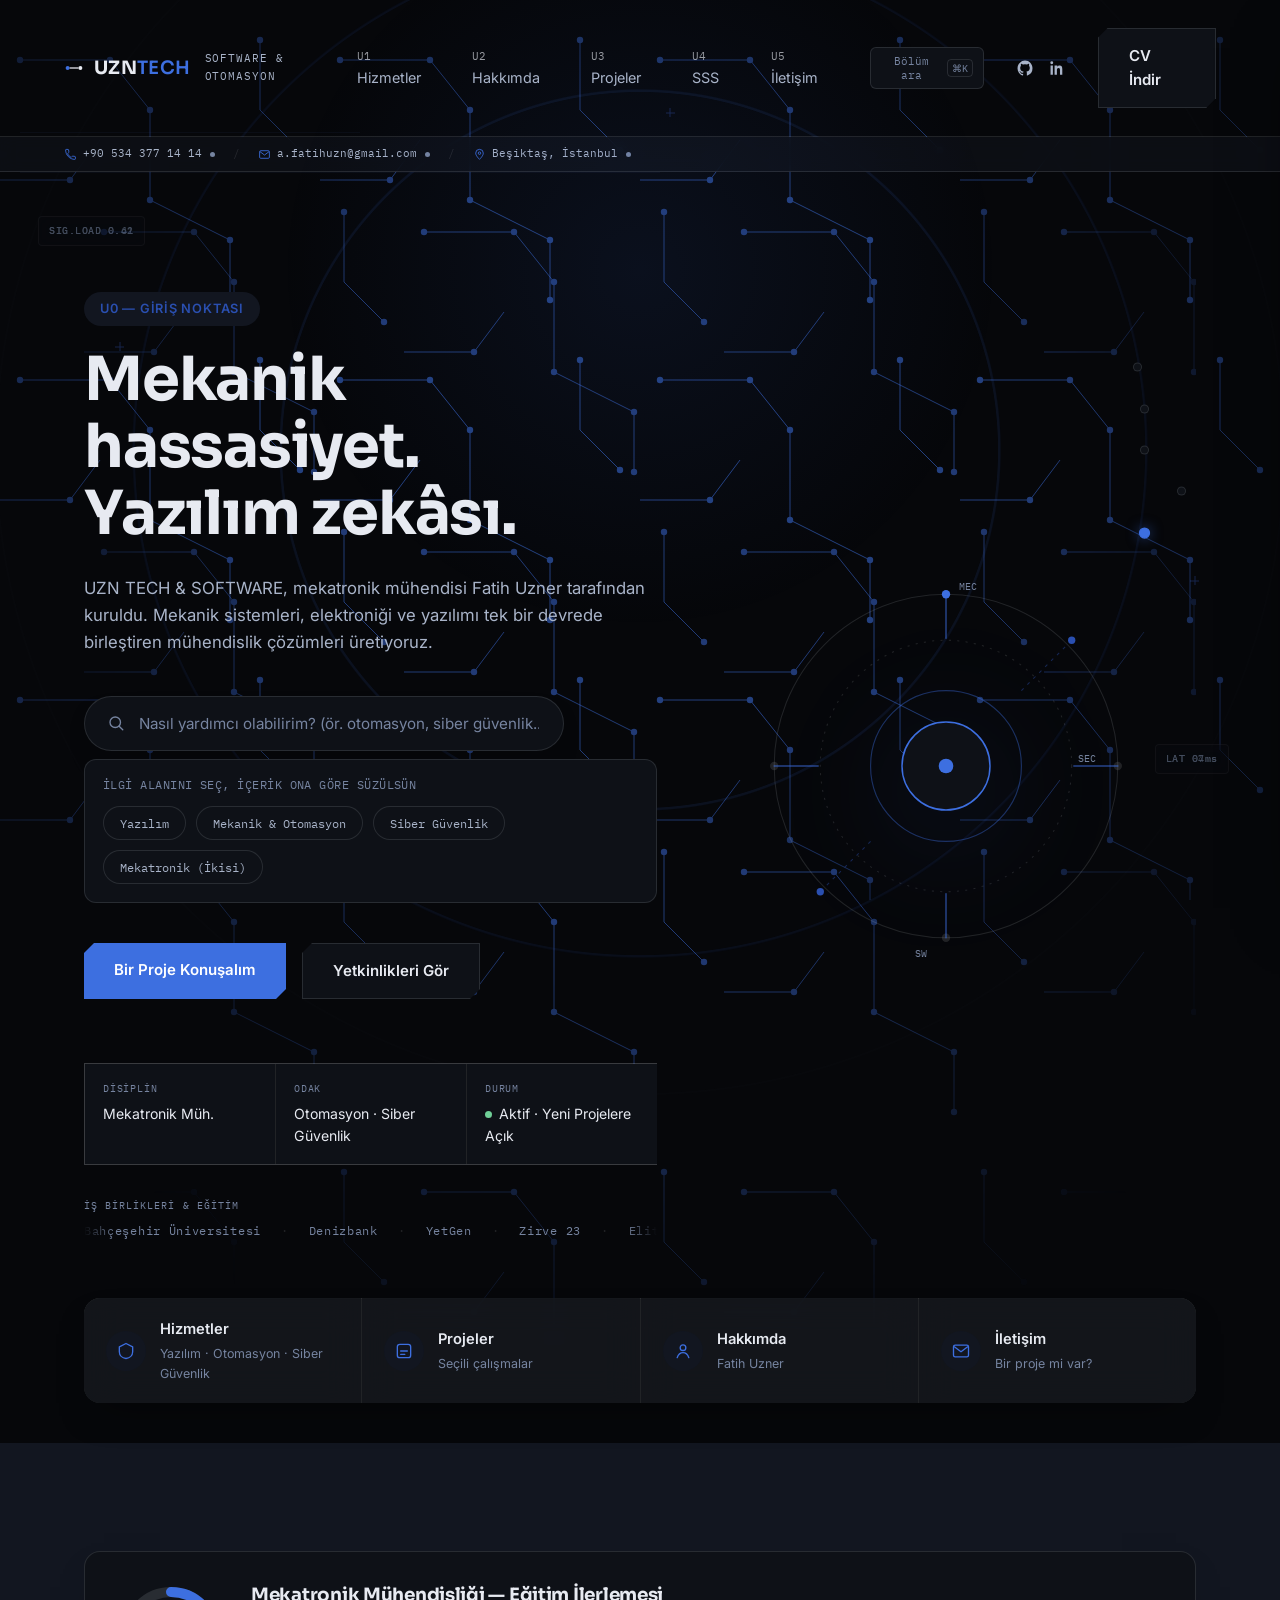
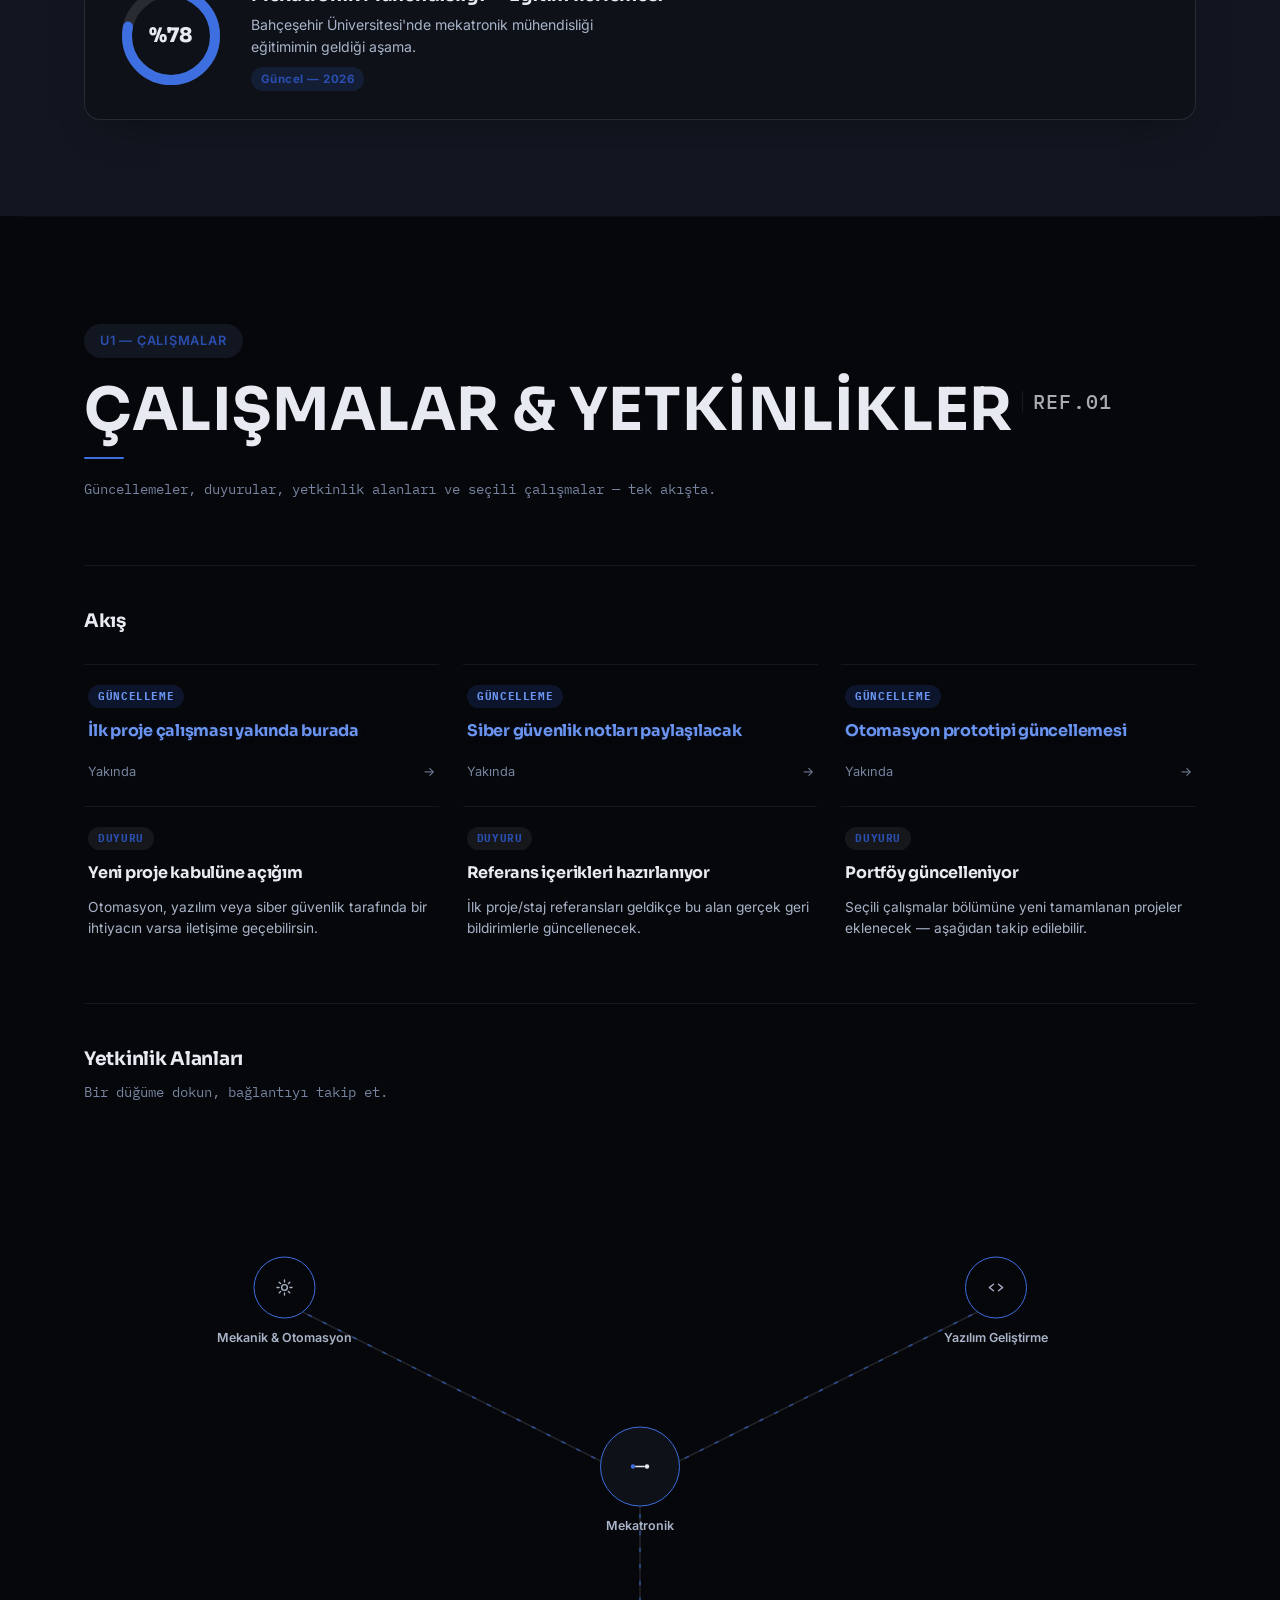
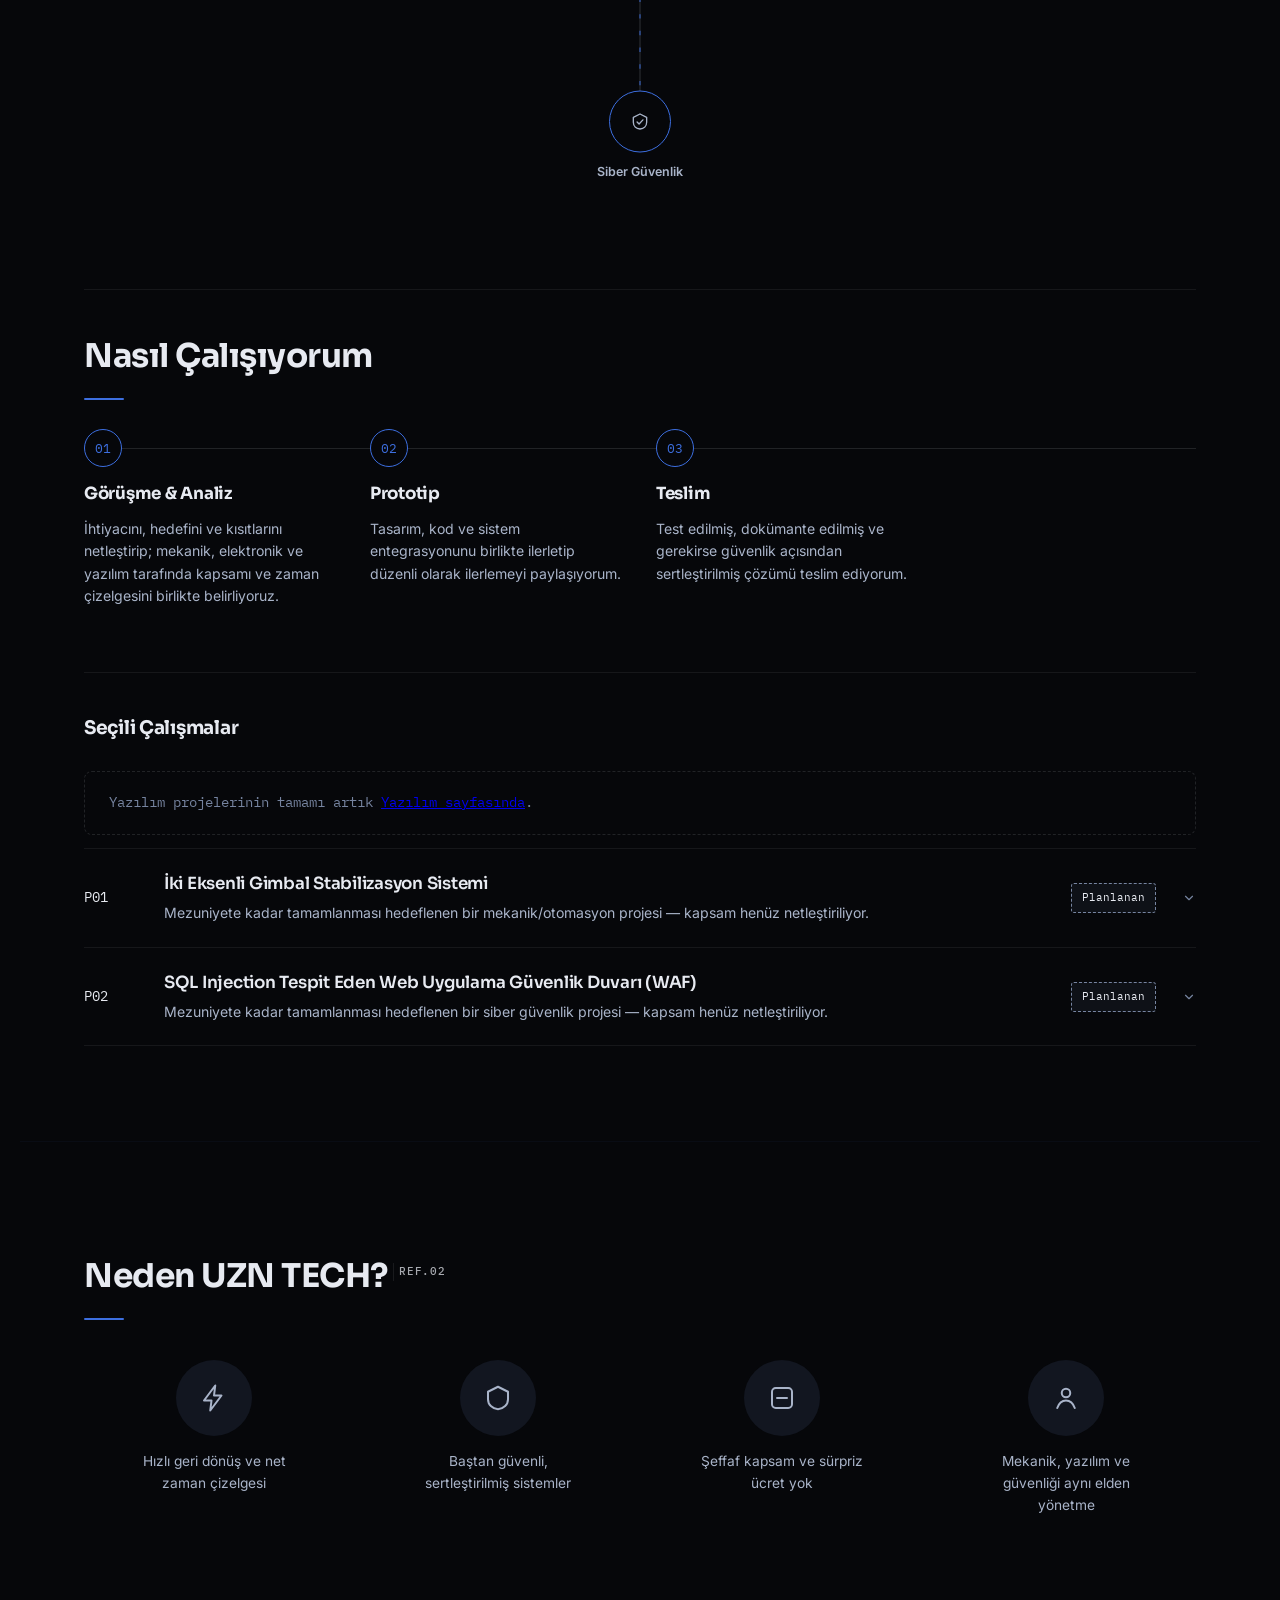
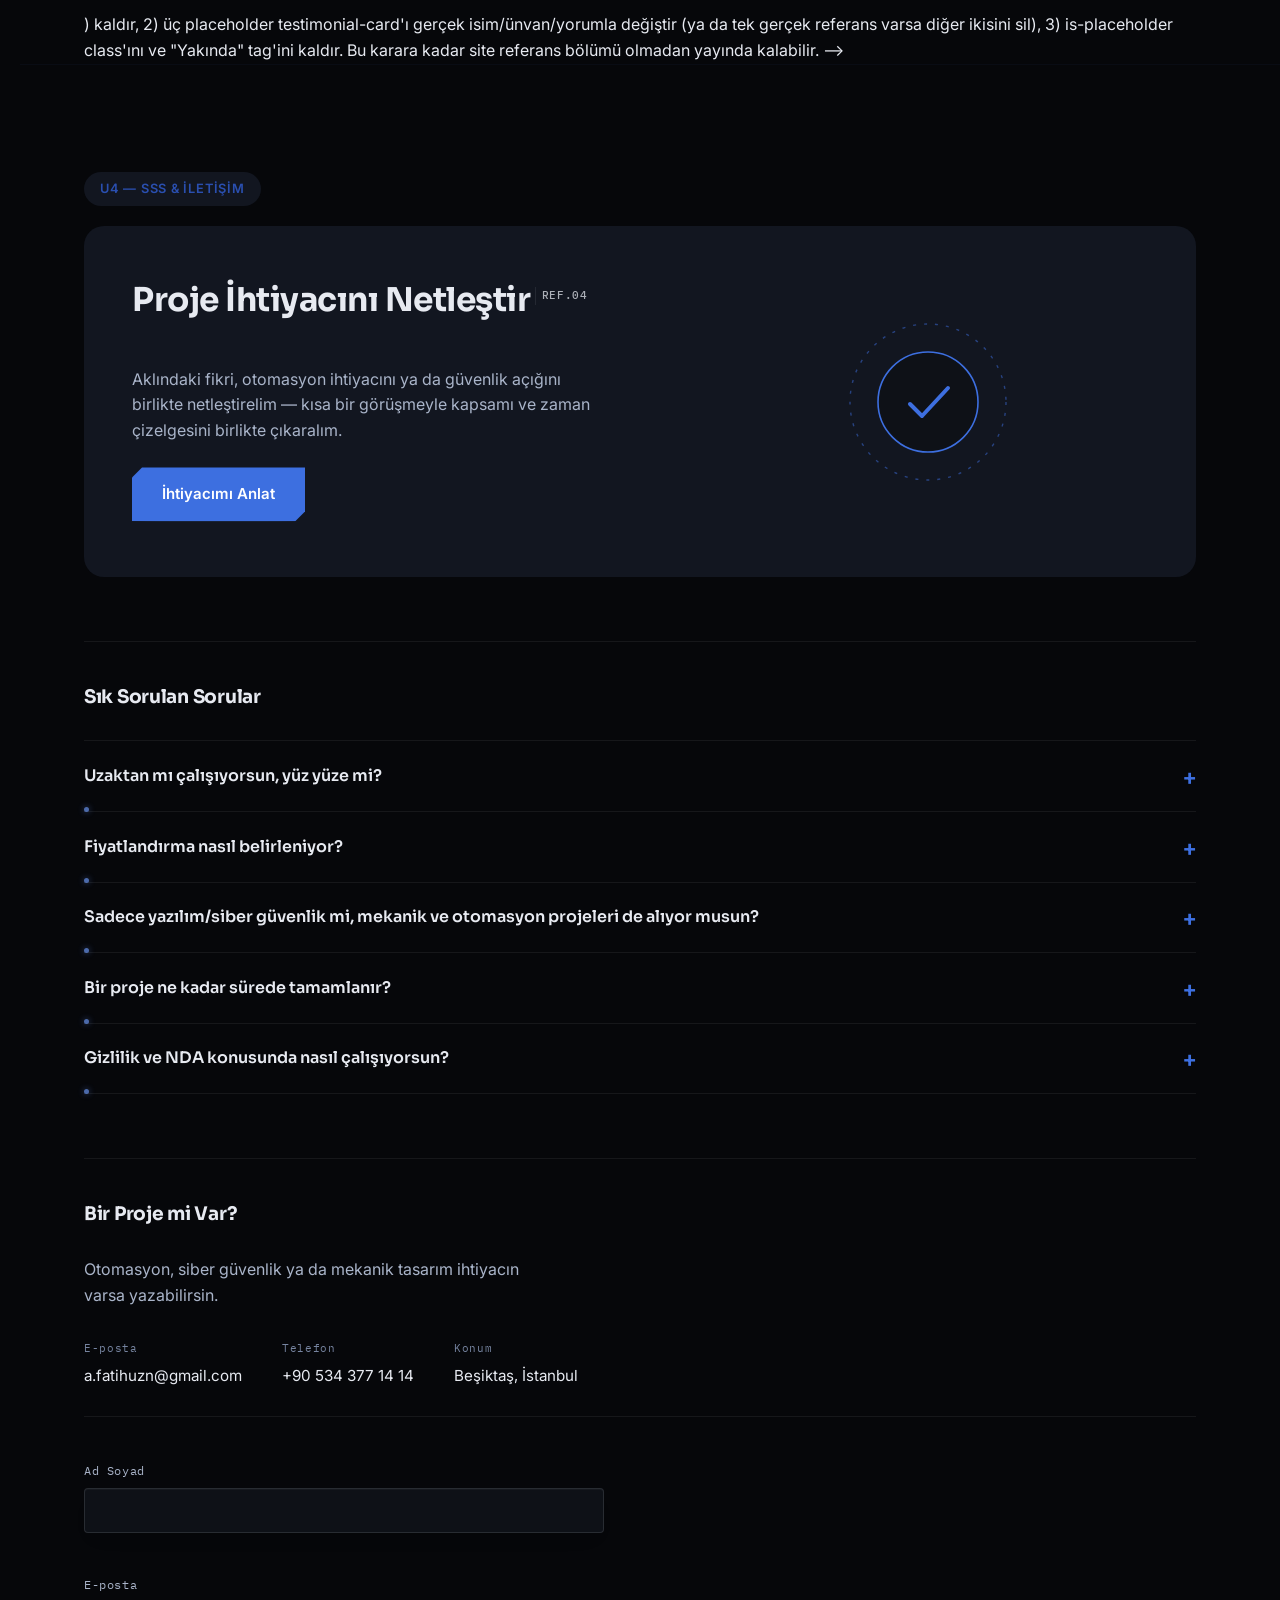
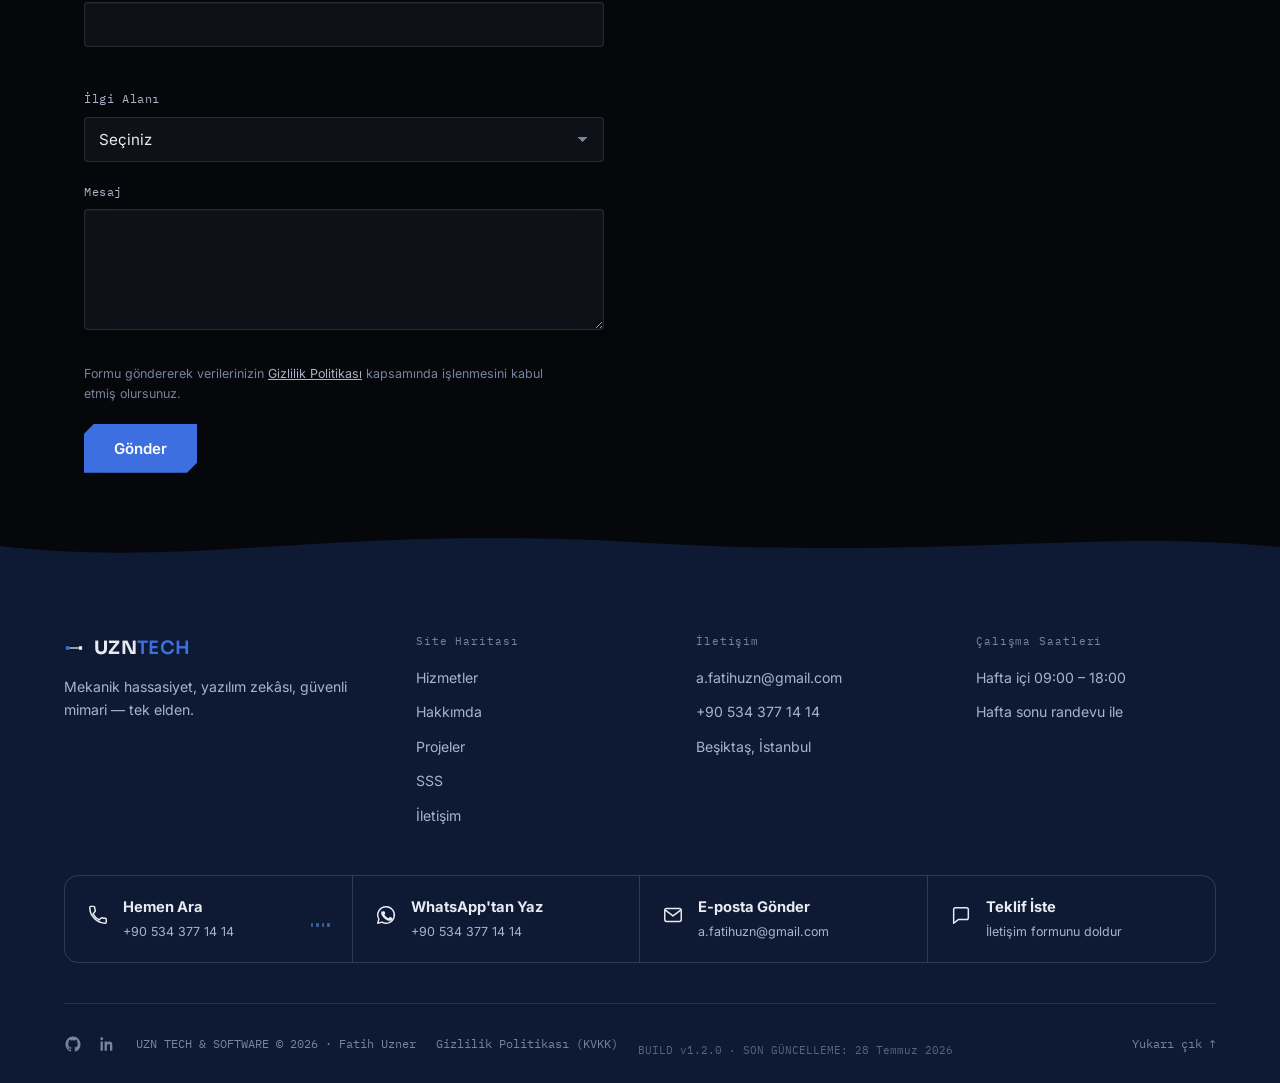
==== index.html @ 3ae4c6d3 "Add files via upload" ====
<!DOCTYPE html>
<html lang="tr">
<head>
<meta charset="UTF-8">
<meta name="viewport" content="width=device-width, initial-scale=1.0">
<title>UZN TECH &amp; SOFTWARE — Mekatronik Mühendisliği &amp; Siber Güvenlik</title>
<meta name="description" content="Fatih Uzner tarafından kurulan UZN TECH & SOFTWARE — mekatronik mühendisliği, otomasyon sistemleri, yazılım geliştirme ve siber güvenlik çözümleri.">

<!-- Favicon -->
<link rel="icon" type="image/svg+xml" href="favicon.svg">
<link rel="icon" type="image/png" sizes="32x32" href="favicon-32.png">
<link rel="apple-touch-icon" sizes="180x180" href="apple-touch-icon.png">
<link rel="icon" type="image/png" sizes="512x512" href="icon-512.png">
<link rel="manifest" href="manifest.json">
<meta name="theme-color" media="(prefers-color-scheme: light)" content="#1e88c7">
<meta name="theme-color" media="(prefers-color-scheme: dark)" content="#06070a">

<!-- Open Graph / sosyal medya önizleme kartı -->
<meta property="og:type" content="website">
<meta property="og:site_name" content="UZN TECH & SOFTWARE">
<meta property="og:title" content="UZN TECH & SOFTWARE — Mekatronik Mühendisliği & Siber Güvenlik">
<meta property="og:description" content="Fatih Uzner tarafından kurulan UZN TECH & SOFTWARE — mekatronik mühendisliği, otomasyon sistemleri, yazılım geliştirme ve siber güvenlik çözümleri.">
<meta property="og:image" content="og-image.png">
<meta property="og:image:width" content="1200">
<meta property="og:image:height" content="630">
<meta property="og:url" content="https://fatihuzn.github.io/consulting/">
<meta property="og:locale" content="tr_TR">

<!-- Twitter kartı -->
<meta name="twitter:card" content="summary_large_image">
<meta name="twitter:title" content="UZN TECH & SOFTWARE — Mekatronik Mühendisliği & Siber Güvenlik">
<meta name="twitter:description" content="Mekatronik mühendisliği, otomasyon, yazılım geliştirme ve siber güvenlik çözümleri.">
<meta name="twitter:image" content="og-image.png">

<link rel="preconnect" href="https://fonts.googleapis.com">
<link rel="preconnect" href="https://fonts.gstatic.com" crossorigin>
<link href="https://fonts.googleapis.com/css2?family=Sora:wght@600;700;800&family=Inter:wght@400;600&family=IBM+Plex+Mono:wght@400;500&display=swap" rel="stylesheet">
<link rel="stylesheet" href="style.css">

<!-- Yapılandırılmış veri (JSON-LD) — arama motorlarının kim/ne olduğunu anlaması için -->
<script type="application/ld+json">
{
  "@context": "https://schema.org",
  "@type": "Person",
  "name": "Fatih Uzner",
  "url": "https://fatihuzn.github.io/consulting/",
  "jobTitle": "Mekatronik Mühendisliği Öğrencisi",
  "worksFor": {
    "@type": "Organization",
    "name": "UZN TECH & SOFTWARE"
  },
  "alumniOf": {
    "@type": "CollegeOrUniversity",
    "name": "Bahçeşehir Üniversitesi"
  },
  "knowsAbout": ["Mekatronik Mühendisliği", "Otomasyon Sistemleri", "Python", "C++", "Java", "Go", "Siber Güvenlik", "SolidWorks"],
  "address": {
    "@type": "PostalAddress",
    "addressLocality": "Beşiktaş, İstanbul",
    "addressCountry": "TR"
  },
  "email": "mailto:a.fatihuzn@gmail.com",
  "sameAs": [
    "https://github.com/FatihUzn"
  ]
}
</script>
<script type="application/ld+json">
{
  "@context": "https://schema.org",
  "@type": "ProfessionalService",
  "name": "UZN TECH & SOFTWARE",
  "url": "https://fatihuzn.github.io/consulting/",
  "image": "og-image.png",
  "description": "Mekatronik mühendisliği, otomasyon sistemleri, yazılım geliştirme ve siber güvenlik çözümleri.",
  "founder": {
    "@type": "Person",
    "name": "Fatih Uzner"
  },
  "areaServed": "TR",
  "address": {
    "@type": "PostalAddress",
    "addressLocality": "Beşiktaş, İstanbul",
    "addressCountry": "TR"
  },
  "email": "mailto:a.fatihuzn@gmail.com",
  "telephone": "+905343771414"
}
</script>
<script type="application/ld+json">
{
  "@context": "https://schema.org",
  "@type": "FAQPage",
  "mainEntity": [
    {
      "@type": "Question",
      "name": "Uzaktan mı çalışıyorsun, yüz yüze mi?",
      "acceptedAnswer": {
        "@type": "Answer",
        "text": "Çoğu proje uzaktan yürütülebiliyor — görüşme, ilerleme paylaşımı ve teslim dahil. Donanım/mekanik bir prototip gerektiren işlerde İstanbul içinde yüz yüze buluşmak da mümkün."
      }
    },
    {
      "@type": "Question",
      "name": "Fiyatlandırma nasıl belirleniyor?",
      "acceptedAnswer": {
        "@type": "Answer",
        "text": "Projenin kapsamına, süresine ve gereken uzmanlığa göre değişiyor. İlk görüşmeden sonra net bir kapsam ve fiyat teklifi paylaşıyorum, sürpriz ek ücret çıkmıyor."
      }
    },
    {
      "@type": "Question",
      "name": "Sadece yazılım/siber güvenlik mi, mekanik ve otomasyon projeleri de alıyor musun?",
      "acceptedAnswer": {
        "@type": "Answer",
        "text": "Hepsini alıyorum. Mekatronik mühendisliği geçmişim sayesinde mekanik tasarım, otomasyon, gömülü yazılım ve siber güvenliği aynı projede birlikte yürütebiliyorum."
      }
    },
    {
      "@type": "Question",
      "name": "Bir proje ne kadar sürede tamamlanır?",
      "acceptedAnswer": {
        "@type": "Answer",
        "text": "Küçük ölçekli bir otomasyon aracı ya da yazılım modülü genelde 1-3 hafta, mekanik tasarım içeren daha kapsamlı projeler birkaç ay sürebiliyor. Kapsam netleştikten sonra net bir zaman çizelgesi paylaşılıyor."
      }
    },
    {
      "@type": "Question",
      "name": "Gizlilik ve NDA konusunda nasıl çalışıyorsun?",
      "acceptedAnswer": {
        "@type": "Answer",
        "text": "Talep edilirse NDA imzalamaya açığım. Paylaşılan kod, veri ve dokümanlar proje dışında kullanılmıyor ya da paylaşılmıyor."
      }
    }
  ]
}
</script>
</head>
<body data-hud="off">

<a href="#top" class="skip-link">İçeriğe atla</a>

<div class="grid-overlay" aria-hidden="true"></div>
<div class="circuit-bg" aria-hidden="true"></div>
<div class="hud-brackets" aria-hidden="true">
  <span class="hud-corner hud-corner-tl"></span>
  <span class="hud-corner hud-corner-tr"></span>
  <span class="hud-corner hud-corner-bl"></span>
  <span class="hud-corner hud-corner-br"></span>
</div>
<div class="hud-telemetry" aria-hidden="true">
  <span class="hud-label sensor-fade" style="top:14%;left:6%;">SYS.04</span>
  <span class="hud-label sensor-fade" style="top:22%;right:5%;">0x2F1A</span>
  <span class="hud-label sensor-fade" style="bottom:18%;left:4%;">NODE-12</span>
  <span class="hud-label sensor-fade" style="bottom:26%;right:6%;">PWR . 98%</span>
</div>
<div class="hud-ambient" aria-hidden="true">
  <span class="hud-node" style="top:30%;left:12%;"></span>
  <span class="hud-node" style="top:68%;left:88%;animation-delay:.8s;"></span>
  <span class="hud-node" style="top:80%;left:20%;animation-delay:1.6s;"></span>
</div>
<div class="stardust-field" aria-hidden="true"></div>
<div class="orbit-field" aria-hidden="true">
  <svg viewBox="0 0 1100 1100" aria-hidden="true">
    <circle class="orbit-ring-outer" cx="550" cy="550" r="520"/>
    <circle class="orbit-ring-inner" cx="550" cy="550" r="430"/>
  </svg>
</div>
<div class="ambient-halo" aria-hidden="true"></div>
<div class="data-layers" aria-hidden="true">
  <div class="data-chip" style="top:24%;left:3%;">
    <span class="data-chip-line data-chip-line-a">SIG.LOAD 0.42</span>
    <span class="data-chip-line data-chip-line-b">SIG.LOAD 0.61</span>
  </div>
  <div class="data-chip" style="bottom:14%;right:4%;">
    <span class="data-chip-line data-chip-line-a">LAT 04ms</span>
    <span class="data-chip-line data-chip-line-b">LAT 07ms</span>
  </div>
</div>
<div class="vector-nodes" aria-hidden="true">
  <span class="vector-node" style="top:38%;left:9%;"></span>
  <span class="vector-node" style="top:64%;left:93%;animation-delay:2.4s;"></span>
  <span class="vector-node" style="top:12%;left:52%;animation-delay:5.1s;"></span>
  <span class="vector-node" style="top:86%;left:38%;animation-delay:7.8s;"></span>
</div>
<div class="cursor-spotlight" aria-hidden="true"></div>

<header class="site-header">
  <a href="#top" class="logo">
    <svg class="logo-icon" width="20" height="20" viewBox="0 0 22 22" aria-hidden="true">
      <circle cx="4" cy="11" r="2.2" fill="var(--accent)"/>
      <line x1="6.2" y1="11" x2="15.8" y2="11" stroke="var(--signal)" stroke-width="1.4"/>
      <circle cx="18" cy="11" r="2.2" fill="var(--signal)"/>
    </svg>
    <span class="logo-mark">UZN<span class="logo-amp">TECH</span></span><span class="logo-sub">SOFTWARE &amp; OTOMASYON</span>
  </a>

  <div class="header-right">
    <nav class="site-nav">
      <a href="#hizmetler"><span class="ref sensor-fade">U1</span> Hizmetler</a>
      <a href="kurumsal.html"><span class="ref sensor-fade">U2</span> Hakkımda</a>
      <a href="#projeler"><span class="ref sensor-fade">U3</span> Projeler</a>
      <a href="#sss"><span class="ref sensor-fade">U4</span> SSS</a>
      <a href="#iletisim"><span class="ref sensor-fade">U5</span> İletişim</a>
    </nav>
    <button type="button" class="cmdk-trigger" id="cmdkTrigger" aria-label="Hızlı gezinme (Ctrl/Cmd+K)">
      <span>Bölüm ara</span><kbd>⌘K</kbd>
    </button>
    <div class="social-links">
      <a href="https://github.com/FatihUzn" target="_blank" rel="noopener" aria-label="GitHub">
        <svg width="18" height="18" viewBox="0 0 24 24" fill="none" aria-hidden="true"><path d="M12 2C6.48 2 2 6.58 2 12.25c0 4.53 2.87 8.37 6.84 9.73.5.09.68-.22.68-.49 0-.24-.01-.88-.01-1.72-2.78.62-3.37-1.37-3.37-1.37-.46-1.19-1.11-1.51-1.11-1.51-.91-.64.07-.62.07-.62 1 .07 1.53 1.05 1.53 1.05.89 1.56 2.34 1.11 2.91.85.09-.66.35-1.11.63-1.37-2.22-.26-4.56-1.13-4.56-5.02 0-1.11.39-2.02 1.03-2.73-.1-.26-.45-1.3.1-2.71 0 0 .84-.27 2.75 1.05a9.3 9.3 0 0 1 5 0c1.91-1.32 2.75-1.05 2.75-1.05.55 1.41.2 2.45.1 2.71.64.71 1.03 1.62 1.03 2.73 0 3.9-2.34 4.76-4.57 5.01.36.32.68.94.68 1.9 0 1.37-.01 2.47-.01 2.81 0 .27.18.59.69.49A10.26 10.26 0 0 0 22 12.25C22 6.58 17.52 2 12 2Z" fill="currentColor"/></svg>
      </a>
      <!-- TODO: LinkedIn profil adresini gir -->
      <a href="https://linkedin.com/in/KULLANICI_ADIN" target="_blank" rel="noopener" aria-label="LinkedIn">
        <svg width="18" height="18" viewBox="0 0 24 24" fill="none" aria-hidden="true"><path d="M6.94 5a1.94 1.94 0 1 1-3.88 0 1.94 1.94 0 0 1 3.88 0ZM3.4 8.75h3.1V21H3.4V8.75Zm6.02 0h2.97v1.68h.04c.41-.78 1.42-1.6 2.93-1.6 3.13 0 3.71 2.06 3.71 4.74V21h-3.1v-5.75c0-1.37-.02-3.13-1.91-3.13-1.91 0-2.2 1.49-2.2 3.03V21h-3.1V8.75Z" fill="currentColor"/></svg>
      </a>
    </div>
    <!-- TODO: assets/cv/ klasörüne kendi CV PDF'ini koy ve dosya adını güncelle -->
    <a href="assets/cv/Fatih-Uzner-CV.pdf" class="btn btn-ghost btn-cv" download>CV İndir</a>
  </div>

  <button class="menu-toggle" id="menuToggle" aria-label="Menüyü aç" aria-expanded="false" aria-controls="mobileNav">
    <span></span><span></span><span></span>
  </button>
</header>

<div class="mobile-nav" id="mobileNav">
  <nav>
    <a href="#hizmetler"><span class="ref sensor-fade">U1</span> Hizmetler</a>
    <a href="kurumsal.html"><span class="ref sensor-fade">U2</span> Hakkımda</a>
    <a href="#projeler"><span class="ref sensor-fade">U3</span> Projeler</a>
    <a href="#sss"><span class="ref sensor-fade">U4</span> SSS</a>
    <a href="#iletisim"><span class="ref sensor-fade">U5</span> İletişim</a>
  </nav>
  <div class="social-links">
    <a href="https://github.com/FatihUzn" target="_blank" rel="noopener" aria-label="GitHub">
      <svg width="20" height="20" viewBox="0 0 24 24" fill="none" aria-hidden="true"><path d="M12 2C6.48 2 2 6.58 2 12.25c0 4.53 2.87 8.37 6.84 9.73.5.09.68-.22.68-.49 0-.24-.01-.88-.01-1.72-2.78.62-3.37-1.37-3.37-1.37-.46-1.19-1.11-1.51-1.11-1.51-.91-.64.07-.62.07-.62 1 .07 1.53 1.05 1.53 1.05.89 1.56 2.34 1.11 2.91.85.09-.66.35-1.11.63-1.37-2.22-.26-4.56-1.13-4.56-5.02 0-1.11.39-2.02 1.03-2.73-.1-.26-.45-1.3.1-2.71 0 0 .84-.27 2.75 1.05a9.3 9.3 0 0 1 5 0c1.91-1.32 2.75-1.05 2.75-1.05.55 1.41.2 2.45.1 2.71.64.71 1.03 1.62 1.03 2.73 0 3.9-2.34 4.76-4.57 5.01.36.32.68.94.68 1.9 0 1.37-.01 2.47-.01 2.81 0 .27.18.59.69.49A10.26 10.26 0 0 0 22 12.25C22 6.58 17.52 2 12 2Z" fill="currentColor"/></svg>
      <span>GitHub</span>
    </a>
    <a href="https://linkedin.com/in/KULLANICI_ADIN" target="_blank" rel="noopener" aria-label="LinkedIn">
      <svg width="20" height="20" viewBox="0 0 24 24" fill="none" aria-hidden="true"><path d="M6.94 5a1.94 1.94 0 1 1-3.88 0 1.94 1.94 0 0 1 3.88 0ZM3.4 8.75h3.1V21H3.4V8.75Zm6.02 0h2.97v1.68h.04c.41-.78 1.42-1.6 2.93-1.6 3.13 0 3.71 2.06 3.71 4.74V21h-3.1v-5.75c0-1.37-.02-3.13-1.91-3.13-1.91 0-2.2 1.49-2.2 3.03V21h-3.1V8.75Z" fill="currentColor"/></svg>
      <span>LinkedIn</span>
    </a>
  </div>
  <a href="assets/cv/Fatih-Uzner-CV.pdf" class="btn btn-primary" download>CV İndir</a>
</div>
<div class="mobile-nav-backdrop" id="mobileNavBackdrop"></div>

<!-- YANDAN HIZLI ERİŞİM — geri bildirimdeki "yandan sekmeler olsa" isteğine
     hafif bir çözüm: sayfayı kaydırırken üstteki nav'a dönmeden bölümler
     arası atlamayı sağlayan sabit bir ray. Sadece geniş ekranlarda görünür
     (bkz. style.css media query) — dar ekranda zaten hamburger menü var,
     üst üste binme olmasın diye. Aktif bölüm IntersectionObserver ile
     işaretleniyor; JS yoksa ray hiç render edilmez, sayfa etkilenmez. -->
<nav class="side-rail" id="sideRail" aria-label="Hızlı bölüm erişimi">
  <a href="#hizmetler" data-target="hizmetler"><span class="side-rail-dot"></span><span class="side-rail-label">U1 Hizmetler</span></a>
  <a href="kurumsal.html"><span class="side-rail-dot"></span><span class="side-rail-label">U2 Hakkımda</span></a>
  <a href="#projeler" data-target="projeler"><span class="side-rail-dot"></span><span class="side-rail-label">U3 Projeler</span></a>
  <a href="#sss" data-target="sss"><span class="side-rail-dot"></span><span class="side-rail-label">U4 SSS</span></a>
  <a href="#iletisim" data-target="iletisim"><span class="side-rail-dot"></span><span class="side-rail-label">U5 İletişim</span></a>
</nav>

<!-- YUKARI DÖN — geri bildirimdeki "bir yere tıklayınca aşağı gidiyor,
     tekrar yukarı kaydırmam gerekiyor" sorununa doğrudan yanıt: belli bir
     kaydırma mesafesinden sonra beliren, tek tıkla başa dönen sabit buton. -->
<button type="button" class="back-to-top" id="backToTop" aria-label="Sayfa başına dön">
  <svg width="18" height="18" viewBox="0 0 24 24" fill="none" aria-hidden="true"><path d="M12 19V5M12 5l-6 6M12 5l6 6" stroke="currentColor" stroke-width="1.8" stroke-linecap="round" stroke-linejoin="round"/></svg>
</button>


<div class="telemetry-strip" aria-hidden="true">
  <div class="telemetry-track">
    <a href="tel:+905343771414" class="telemetry-item">
      <svg class="telemetry-icon" viewBox="0 0 24 24" fill="none" aria-hidden="true"><path d="M6.6 10.8c1.4 2.8 3.8 5.2 6.6 6.6l2.2-2.2c.3-.3.7-.4 1-.2 1.1.4 2.3.6 3.6.6.6 0 1 .4 1 1V20c0 .6-.4 1-1 1C10.8 21 3 13.2 3 3.6c0-.6.4-1 1-1h3.4c.6 0 1 .4 1 1 0 1.3.2 2.5.6 3.6.1.4 0 .8-.3 1L6.6 10.8Z" stroke="currentColor" stroke-width="1.6" stroke-linejoin="round"/></svg>
      <span class="telemetry-val">+90 534 377 14 14</span><span class="ping-dot" aria-hidden="true"></span>
    </a>
    <span class="telemetry-sep">/</span>
    <a href="mailto:a.fatihuzn@gmail.com" class="telemetry-item">
      <svg class="telemetry-icon" viewBox="0 0 24 24" fill="none" aria-hidden="true"><rect x="3" y="5" width="18" height="14" rx="2" stroke="currentColor" stroke-width="1.6"/><path d="m4 7 8 6 8-6" stroke="currentColor" stroke-width="1.6" stroke-linecap="round" stroke-linejoin="round"/></svg>
      <span class="telemetry-val">a.fatihuzn@gmail.com</span><span class="ping-dot" aria-hidden="true" style="animation-delay:2s;"></span>
    </a>
    <span class="telemetry-sep">/</span>
    <span class="telemetry-item">
      <svg class="telemetry-icon" viewBox="0 0 24 24" fill="none" aria-hidden="true"><path d="M12 21s7-6.5 7-11.5A7 7 0 0 0 5 9.5C5 14.5 12 21 12 21Z" stroke="currentColor" stroke-width="1.6" stroke-linejoin="round"/><circle cx="12" cy="9.5" r="2.3" stroke="currentColor" stroke-width="1.6"/></svg>
      <span class="telemetry-val">Beşiktaş, İstanbul</span><span class="ping-dot" aria-hidden="true" style="animation-delay:4s;"></span>
    </span>
  </div>
</div>

<main id="top" tabindex="-1">
  <!-- HERO -->
  <section class="hero" id="hero">
    <div class="hero-node-bg" aria-hidden="true"></div>
    <div class="scan-line" aria-hidden="true"></div>
    <div class="hero-text">
      <p class="boot-line" id="bootLine" aria-hidden="true">&nbsp;</p>
      <p class="eyebrow"><span class="node-motif"><span></span></span>U0 — GİRİŞ NOKTASI</p>
      <h1 id="heroTitle">
        <span class="visually-hidden">Mekanik hassasiyet. Yazılım zekâsı.</span>
        <span aria-hidden="true"><span class="decrypt-line">Mekanik hassasiyet.</span><br><span class="decrypt-line">Yazılım zekâsı.</span></span>
      </h1>
      <p class="hero-lede">
        UZN TECH &amp; SOFTWARE, mekatronik mühendisi Fatih Uzner tarafından kuruldu.
        Mekanik sistemleri, elektroniği ve yazılımı tek bir devrede birleştiren
        mühendislik çözümleri üretiyoruz.
      </p>
      <div class="hero-search">
        <svg width="18" height="18" viewBox="0 0 24 24" fill="none" aria-hidden="true"><circle cx="11" cy="11" r="7" stroke="currentColor" stroke-width="1.8"/><line x1="16.2" y1="16.2" x2="21" y2="21" stroke="currentColor" stroke-width="1.8" stroke-linecap="round"/></svg>
        <input type="text" id="heroSearchInput" placeholder="Nasıl yardımcı olabilirim? (ör. otomasyon, siber güvenlik...)" aria-label="Site içinde ara — sonuçlar hızlı gezinme panelinde açılır">
      </div>

      <div class="track-select">
        <p class="track-select-label">İlgi alanını seç, içerik ona göre süzülsün</p>
        <div class="track-switch" role="group" aria-label="Hizmet alanına göre içeriği filtrele">
          <button type="button" class="track-btn" data-track-btn="yazilim">Yazılım</button>
          <button type="button" class="track-btn" data-track-btn="mekanik">Mekanik &amp; Otomasyon</button>
          <button type="button" class="track-btn" data-track-btn="siber">Siber Güvenlik</button>
          <button type="button" class="track-btn" data-track-btn="ikisi">Mekatronik (İkisi)</button>
          <button type="button" class="track-reset" data-track-reset aria-label="Filtreyi kaldır, tümünü göster">×</button>
        </div>
      </div>
      <div class="hero-actions">
        <a href="#iletisim" class="btn btn-primary magnetic">Bir Proje Konuşalım</a>
        <a href="#hizmetler" class="btn btn-ghost">Yetkinlikleri Gör</a>
      </div>
      <div class="hero-specs">
        <div class="spec"><span class="spec-label">DİSİPLİN</span><span class="spec-val">Mekatronik Müh.</span></div>
        <div class="spec"><span class="spec-label">ODAK</span><span class="spec-val">Otomasyon · Siber Güvenlik</span></div>
        <div class="spec"><span class="spec-label">DURUM</span><span class="spec-val"><span class="pulse-dot" aria-hidden="true"></span>Aktif · Yeni Projelere Açık</span></div>
      </div>
      <p class="credentials-strip-label">İş Birlikleri &amp; Eğitim</p>
      <div class="credentials-strip" aria-label="İş birlikleri ve eğitim kurumları">
        <div class="credentials-track">
          <span class="credentials-set">
            <span>Bahçeşehir Üniversitesi</span><span class="credentials-dot">·</span>
            <span>Denizbank</span><span class="credentials-dot">·</span>
            <span>YetGen</span><span class="credentials-dot">·</span>
            <span>Zirve 23</span><span class="credentials-dot">·</span>
            <span>Elite Case</span><span class="credentials-dot">·</span>
          </span>
          <span class="credentials-set" aria-hidden="true">
            <span>Bahçeşehir Üniversitesi</span><span class="credentials-dot">·</span>
            <span>Denizbank</span><span class="credentials-dot">·</span>
            <span>YetGen</span><span class="credentials-dot">·</span>
            <span>Zirve 23</span><span class="credentials-dot">·</span>
            <span>Elite Case</span><span class="credentials-dot">·</span>
          </span>
        </div>
      </div>
    </div>

    <div class="hero-visual tilt" aria-hidden="true">
      <svg viewBox="0 0 420 420" fill="none">
        <g class="hud-ring-outer">
          <circle cx="210" cy="210" r="164" stroke="var(--line)" stroke-width="1"/>
          <circle cx="210" cy="46" r="4" fill="var(--accent)"/>
          <circle cx="374" cy="210" r="4" fill="var(--line)"/>
          <circle cx="210" cy="374" r="4" fill="var(--line)"/>
          <circle cx="46" cy="210" r="4" fill="var(--line)"/>
        </g>
        <circle cx="210" cy="210" r="120" stroke="var(--line)" stroke-width="1" stroke-dasharray="2 6"/>
        <g class="hud-ring-dashed">
          <circle cx="210" cy="210" r="72" stroke="var(--accent)" stroke-width="1.1" opacity="0.4"/>
          <path d="M282 138 L330 90" stroke="var(--accent-2)" stroke-width="1" stroke-dasharray="3 5" opacity="0.45"/>
          <path d="M138 282 L90 330" stroke="var(--accent-2)" stroke-width="1" stroke-dasharray="3 5" opacity="0.45"/>
          <circle cx="330" cy="90" r="3.5" fill="var(--accent-2)"/>
          <circle cx="90" cy="330" r="3.5" fill="var(--accent-2)"/>
        </g>

        <g stroke="var(--accent)" stroke-width="1.4" stroke-linecap="round" opacity="0.6">
          <line x1="210" y1="46" x2="210" y2="88"/>
          <line x1="210" y1="332" x2="210" y2="374"/>
          <line x1="46" y1="210" x2="88" y2="210"/>
          <line x1="332" y1="210" x2="374" y2="210"/>
        </g>

        <g class="hud-core">
          <circle cx="210" cy="210" r="42" fill="var(--bg-panel)" stroke="var(--accent)" stroke-width="1.4"/>
          <circle cx="210" cy="210" r="7" fill="var(--accent)"/>
        </g>

        <g font-family="var(--font-mono)" font-size="10" fill="var(--text-faint)">
          <text x="222" y="42">MEC</text>
          <text x="336" y="206">SEC</text>
          <text x="180" y="392">SW</text>
        </g>
      </svg>
    </div>
  </section>

  <!-- QUICK TILES — hero'nun altına taşan hızlı erişim şeridi (Buski'nin
       Abonelik/Altyapı/Su/Diğer kart şeridiyle aynı yerleşim) -->
  <nav class="quick-tiles" aria-label="Hızlı erişim">
    <a href="#hizmetler" class="quick-tile">
      <span class="quick-tile-icon"><svg width="20" height="20" viewBox="0 0 24 24" fill="none" aria-hidden="true"><path d="M12 3 4 7v6c0 4.4 3.4 7.5 8 8 4.6-.5 8-3.6 8-8V7l-8-4Z" stroke="currentColor" stroke-width="1.6" stroke-linejoin="round"/></svg></span>
      <span><span class="quick-tile-title">Hizmetler</span><span class="quick-tile-sub">Yazılım · Otomasyon · Siber Güvenlik</span></span>
    </a>
    <a href="#projeler" class="quick-tile">
      <span class="quick-tile-icon"><svg width="20" height="20" viewBox="0 0 24 24" fill="none" aria-hidden="true"><rect x="4" y="4" width="16" height="16" rx="3" stroke="currentColor" stroke-width="1.6"/><path d="M8 12h8M8 16h5" stroke="currentColor" stroke-width="1.6" stroke-linecap="round"/></svg></span>
      <span><span class="quick-tile-title">Projeler</span><span class="quick-tile-sub">Seçili çalışmalar</span></span>
    </a>
    <a href="kurumsal.html" class="quick-tile">
      <span class="quick-tile-icon"><svg width="20" height="20" viewBox="0 0 24 24" fill="none" aria-hidden="true"><circle cx="12" cy="8" r="3.4" stroke="currentColor" stroke-width="1.6"/><path d="M5 20c1.4-4 4-6 7-6s5.6 2 7 6" stroke="currentColor" stroke-width="1.6" stroke-linecap="round"/></svg></span>
      <span><span class="quick-tile-title">Hakkımda</span><span class="quick-tile-sub">Fatih Uzner</span></span>
    </a>
    <a href="#iletisim" class="quick-tile">
      <span class="quick-tile-icon"><svg width="20" height="20" viewBox="0 0 24 24" fill="none" aria-hidden="true"><rect x="3" y="5" width="18" height="14" rx="2" stroke="currentColor" stroke-width="1.6"/><path d="m4 7 8 6 8-6" stroke="currentColor" stroke-width="1.6" stroke-linecap="round" stroke-linejoin="round"/></svg></span>
      <span><span class="quick-tile-title">İletişim</span><span class="quick-tile-sub">Bir proje mi var?</span></span>
    </a>
  </nav>

  <!-- SINGLE STAT CIRCLE — Buski'nin "Barajlarımızın Doluluk Oranları"
       şeridiyle aynı yerleşim. Gerçek bir performans/memnuniyet verisi
       birikince yüzde burada güncellenmeli; şimdilik eğitim ilerlemesi
       gösteriliyor. -->
  <section class="section stat-circle-band">
    <div class="stat-circle-card">
      <svg class="stat-circle-ring" width="104" height="104" viewBox="0 0 104 104" aria-hidden="true">
        <circle cx="52" cy="52" r="44" stroke="var(--line)" stroke-width="10" fill="none"/>
        <circle cx="52" cy="52" r="44" stroke="var(--accent)" stroke-width="10" fill="none" stroke-linecap="round" stroke-dasharray="276.5" stroke-dashoffset="60" transform="rotate(-90 52 52)"/>
        <text x="52" y="58" text-anchor="middle" font-family="var(--font-display)" font-weight="800" font-size="20" fill="var(--text)">%78</text>
      </svg>
      <div class="stat-circle-label">
        <h3>Mekatronik Mühendisliği — Eğitim İlerlemesi</h3>
        <p>Bahçeşehir Üniversitesi'nde mekatronik mühendisliği eğitimimin geldiği aşama.</p>
        <span class="stat-circle-tag">Güncel — 2026</span>
      </div>
    </div>
  </section>

  <!-- SERVICES — FAZ 2: Şematik Bağlantılar + Ağ Topolojisi Haritası.
       Kutulu feature-block düzeni yerine, sayfanın diğer yerlerindeki
       hud-ambient düğümleriyle aynı dilde konuşan bir ağ topolojisi:
       merkezde "Mekatronik" hub düğümü, çevresinde üç yetkinlik alanı
       düğümü, ince şematik hatlarla hub'a bağlı. Her düğüm native
       <details>/<summary> — JS olmadan da açılır/kapanır, klavye ve
       ekran okuyucuyla tam erişilebilir. Tıklanınca içerik ayrı bir
       kutu açmıyor, düğümün olduğu yerden büyüyor. Hatlar üzerindeki
       kesikli çizgi + akış animasyonu "sinyal" hissi veriyor. Track
       filtresiyle (hero'daki Yazılım/Mekanik/Siber butonları)
       uyumlu çalışması için her uç düğüm ve ona bağlı hat aynı
       data-track değerini taşıyor. Mobilde (≤700px) harita yerine
       dikey, üst-çizgili bir listeye düşer (bkz. style.css sonundaki
       media query — Faz 1'deki duyuru/service/update ile aynı dil). -->
  <section class="section" id="hizmetler">
    <div class="scan-line" aria-hidden="true"></div>
    <p class="eyebrow"><span class="node-motif"><span></span></span>U1 — ÇALIŞMALAR</p>
    <h2 class="kinetic-heading">Çalışmalar &amp; Yetkinlikler<span class="heading-ref" aria-hidden="true">REF.01</span></h2>
    <p class="section-note">Güncellemeler, duyurular, yetkinlik alanları ve seçili çalışmalar — tek akışta.</p>

    <!-- FEED — kullanıcı kararıyla Güncellemeler + Duyurular tek blog-tarzı
         akışta birleştirildi (eskiden ayrı iki bölümdü, REF.01/REF.02).
         Her kart .feed-kind rozetiyle türünü (Güncelleme/Duyuru)
         etiketliyor; ikisi de aynı grid'de karışık akıyor. Gerçek
         içerik geldiğinde kartlar birebir değiştirilebilir. -->
    <h3 class="subsection-heading">Akış</h3>
    <div class="update-grid feed-grid">
      <a href="#projeler" class="update-card magnet-settle">
        <span class="feed-kind">Güncelleme</span>
        <div class="update-body">
          <h3>İlk proje çalışması yakında burada</h3>
          <div class="update-meta"><span>Yakında</span><span>→</span></div>
        </div>
      </a>
      <a href="#projeler" class="update-card magnet-settle">
        <span class="feed-kind">Güncelleme</span>
        <div class="update-body">
          <h3>Siber güvenlik notları paylaşılacak</h3>
          <div class="update-meta"><span>Yakında</span><span>→</span></div>
        </div>
      </a>
      <a href="#projeler" class="update-card magnet-settle">
        <span class="feed-kind">Güncelleme</span>
        <div class="update-body">
          <h3>Otomasyon prototipi güncellemesi</h3>
          <div class="update-meta"><span>Yakında</span><span>→</span></div>
        </div>
      </a>
      <div class="duyuru-card">
        <span class="feed-kind feed-kind-duyuru">Duyuru</span>
        <h3>Yeni proje kabulüne açığım</h3>
        <p>Otomasyon, yazılım veya siber güvenlik tarafında bir ihtiyacın varsa iletişime geçebilirsin.</p>
      </div>
      <div class="duyuru-card">
        <span class="feed-kind feed-kind-duyuru">Duyuru</span>
        <h3>Referans içerikleri hazırlanıyor</h3>
        <p>İlk proje/staj referansları geldikçe bu alan gerçek geri bildirimlerle güncellenecek.</p>
      </div>
      <div class="duyuru-card">
        <span class="feed-kind feed-kind-duyuru">Duyuru</span>
        <h3>Portföy güncelleniyor</h3>
        <p>Seçili çalışmalar bölümüne yeni tamamlanan projeler eklenecek — aşağıdan takip edilebilir.</p>
      </div>
    </div>

    <h3 class="subsection-heading">Yetkinlik Alanları</h3>
    <p class="section-note">Bir düğüme dokun, bağlantıyı takip et.</p>

    <div class="topology-map">
      <svg class="topology-links" viewBox="0 0 1000 620" preserveAspectRatio="none" aria-hidden="true">
        <g data-track="mekanik">
          <path class="topology-link-base-path" d="M500,310 L180,150"/>
          <path class="topology-link-signal-path" d="M500,310 L180,150"/>
        </g>
        <g data-track="yazilim">
          <path class="topology-link-base-path" d="M500,310 L820,150"/>
          <path class="topology-link-signal-path" d="M500,310 L820,150"/>
        </g>
        <g data-track="siber">
          <path class="topology-link-base-path" d="M500,310 L500,540"/>
          <path class="topology-link-signal-path" d="M500,310 L500,540"/>
        </g>
      </svg>

      <details class="topology-node topology-hub" style="--nx:50%;--ny:50%;" data-track="ikisi">
        <summary>
          <span class="node-dot">
            <svg width="22" height="22" viewBox="0 0 22 22" aria-hidden="true">
              <circle cx="4" cy="11" r="2.2" fill="var(--accent)"/>
              <line x1="6.2" y1="11" x2="15.8" y2="11" stroke="var(--signal)" stroke-width="1.4"/>
              <circle cx="18" cy="11" r="2.2" fill="var(--signal)"/>
            </svg>
          </span>
          <span class="node-label">Mekatronik</span>
        </summary>
        <div class="node-panel">
          <span class="feature-label">Kesişim Noktası</span>
          <h3>İki dünyanın birleştiği yer.</h3>
          <p>Mekanik/otomasyon ve yazılım/siber güvenlik hattı burada birleşiyor — projelerin çoğu tek bir alanda değil, tam bu kesişimde yaşıyor.</p>
          <ul class="feature-list">
            <li>Donanım ve yazılım aynı elden, entegrasyon kaybı olmadan</li>
            <li>Tasarımdan devreye almaya tek sorumlu</li>
            <li>Güvenlik, sisteme sonradan değil baştan dahil</li>
          </ul>
          <span class="tool-tags-label">Üç Alan</span>
          <div class="tool-tags">
            <span class="tool-tag">Mekanik &amp; Otomasyon</span>
            <span class="tool-tag">Yazılım Geliştirme</span>
            <span class="tool-tag">Siber Güvenlik</span>
          </div>
          <div class="node-diagram">
            <svg viewBox="0 0 220 165" fill="none" aria-hidden="true">
              <g stroke="var(--line)" stroke-width="1.4" stroke-dasharray="3 4">
                <path d="M110 82 40 34"/>
                <path d="M110 82 180 34"/>
                <path d="M110 82 110 142"/>
              </g>
              <circle cx="40" cy="34" r="12" stroke="var(--accent-2)" stroke-width="1.6" fill="var(--bg)"/>
              <path d="M34 34h12M40 28v12" stroke="var(--accent-2)" stroke-width="1.6" stroke-linecap="round"/>
              <circle cx="180" cy="34" r="12" stroke="var(--accent)" stroke-width="1.6" fill="var(--bg)"/>
              <path d="M175 29 185 39M185 29l-10 10" stroke="var(--accent)" stroke-width="1.6" stroke-linecap="round"/>
              <circle cx="110" cy="142" r="12" stroke="var(--signal)" stroke-width="1.6" fill="var(--bg)"/>
              <path d="M104 142 109 147 118 136" stroke="var(--signal)" stroke-width="1.6" stroke-linecap="round" stroke-linejoin="round"/>
              <circle cx="110" cy="82" r="20" stroke="var(--accent-bright)" stroke-width="1.8" fill="var(--bg)"/>
              <circle cx="110" cy="82" r="6" fill="var(--accent-bright)"/>
            </svg>
          </div>
        </div>
      </details>

      <details class="topology-node topology-node--anchor-left" style="--nx:18%;--ny:24%;" data-track="mekanik">
        <summary>
          <span class="node-dot">
            <svg width="20" height="20" viewBox="0 0 24 24" fill="none" aria-hidden="true"><circle cx="12" cy="12" r="3.4" stroke="currentColor" stroke-width="1.6"/><path d="M12 3v2.4M12 18.6V21M21 12h-2.4M5.4 12H3M18.4 5.6l-1.7 1.7M7.3 16.7l-1.7 1.7M18.4 18.4l-1.7-1.7M7.3 7.3 5.6 5.6" stroke="currentColor" stroke-width="1.6" stroke-linecap="round"/></svg>
          </span>
          <span class="node-label">Mekanik &amp; Otomasyon</span>
        </summary>
        <div class="node-panel">
          <span class="feature-label">Mühendislik &amp; Otomasyon</span>
          <h3>Fikirden çalışan prototipe, tek elden.</h3>
          <p>Mekanik tasarımdan kontrol sistemine kadar bir mekanizmanın tüm yaşam döngüsünde çalışıyorum.</p>
          <ul class="feature-list">
            <li>SolidWorks ile parça ve mekanizma tasarımı</li>
            <li>PLC / mikrodenetleyici tabanlı kontrol sistemleri</li>
            <li>Sensör–aktüatör entegrasyonu</li>
          </ul>
          <span class="tool-tags-label">Kullanılan Araçlar</span>
          <div class="tool-tags">
            <span class="tool-tag">SolidWorks</span>
            <span class="tool-tag">PLC</span>
            <span class="tool-tag">Mikrodenetleyici</span>
            <span class="tool-tag">Sensör / Aktüatör</span>
          </div>
          <div class="node-diagram">
            <svg viewBox="0 0 220 165" fill="none" aria-hidden="true">
              <circle cx="70" cy="82" r="30" stroke="var(--line)" stroke-width="1.4"/>
              <g stroke="var(--accent-2)" stroke-width="3" stroke-linecap="round">
                <line x1="70" y1="46" x2="70" y2="56"/>
                <line x1="70" y1="108" x2="70" y2="118"/>
                <line x1="34" y1="82" x2="44" y2="82"/>
                <line x1="96" y1="82" x2="106" y2="82"/>
                <line x1="45.6" y1="57.6" x2="52.3" y2="64.3"/>
                <line x1="87.7" y1="99.7" x2="94.4" y2="106.4"/>
                <line x1="94.4" y1="57.6" x2="87.7" y2="64.3"/>
                <line x1="52.3" y1="99.7" x2="45.6" y2="106.4"/>
              </g>
              <circle cx="70" cy="82" r="13" fill="var(--bg)" stroke="var(--accent-2)" stroke-width="1.6"/>
              <circle cx="70" cy="82" r="4" fill="var(--accent-2)"/>
              <path d="M106 82H150" stroke="var(--line)" stroke-width="1.4"/>
              <rect x="150" y="64" width="46" height="36" rx="4" stroke="var(--signal)" stroke-width="1.4"/>
              <path d="M160 82H186M173 71V93" stroke="var(--accent-bright)" stroke-width="1.4"/>
              <path d="M70 118V138" stroke="var(--line)" stroke-width="1.4"/>
              <circle cx="70" cy="138" r="4" fill="var(--signal)"/>
              <path d="M173 100V138H70" stroke="var(--line)" stroke-width="1.4" stroke-dasharray="3 4"/>
            </svg>
          </div>
        </div>
      </details>

      <details class="topology-node topology-node--anchor-right" style="--nx:82%;--ny:24%;" data-track="yazilim">
        <summary>
          <span class="node-dot">
            <svg width="20" height="20" viewBox="0 0 24 24" fill="none" aria-hidden="true"><path d="m9 8-5 4 5 4M15 8l5 4-5 4" stroke="currentColor" stroke-width="1.6" stroke-linecap="round" stroke-linejoin="round"/></svg>
          </span>
          <span class="node-label">Yazılım Geliştirme</span>
        </summary>
        <div class="node-panel">
          <span class="feature-label">Yazılım Geliştirme</span>
          <h3>Donanımın konuştuğu dilden yazılıma.</h3>
          <p>Python, C++, Java ve Go ile hem otomasyon araçları hem de sistem düzeyinde yazılımlar geliştiriyorum.</p>
          <ul class="feature-list">
            <li>Otomasyon ve iş akışı araçları</li>
            <li>Backend ve sistem yazılımları</li>
            <li>Mikrodenetleyici firmware'i</li>
          </ul>
          <span class="tool-tags-label">Kullanılan Diller</span>
          <div class="tool-tags">
            <span class="tool-tag">Python</span>
            <span class="tool-tag">C++</span>
            <span class="tool-tag">Java</span>
            <span class="tool-tag">Go</span>
          </div>
          <div class="node-diagram">
            <svg viewBox="0 0 220 165" fill="none" aria-hidden="true">
              <rect x="24" y="40" width="172" height="86" rx="6" stroke="var(--signal)" stroke-width="1.4"/>
              <line x1="24" y1="58" x2="196" y2="58" stroke="var(--line)" stroke-width="1.2"/>
              <circle cx="38" cy="49" r="2.6" fill="var(--text-faint)"/>
              <circle cx="48" cy="49" r="2.6" fill="var(--text-faint)"/>
              <circle cx="58" cy="49" r="2.6" fill="var(--text-faint)"/>
              <g stroke="var(--accent)" stroke-width="2.2" stroke-linecap="round">
                <path d="M46 78 34 90 46 102"/>
                <path d="M78 78 90 90 78 102"/>
              </g>
              <line x1="66" y1="104" x2="60" y2="76" stroke="var(--accent-bright)" stroke-width="2.2" stroke-linecap="round"/>
              <g stroke="var(--line)" stroke-width="1.4">
                <line x1="108" y1="76" x2="180" y2="76"/>
                <line x1="108" y1="90" x2="164" y2="90"/>
                <line x1="108" y1="104" x2="172" y2="104"/>
              </g>
              <circle cx="180" cy="76" r="3" fill="var(--accent)"/>
              <circle cx="164" cy="90" r="3" fill="var(--text-dim)"/>
              <circle cx="172" cy="104" r="3" fill="var(--text-dim)"/>
              <path d="M110 126V140" stroke="var(--line)" stroke-width="1.4" stroke-dasharray="3 4"/>
              <circle cx="110" cy="146" r="4" fill="var(--signal)"/>
            </svg>
          </div>
        </div>
      </details>

      <details class="topology-node topology-node--up" style="--nx:50%;--ny:87%;" data-track="siber">
        <summary>
          <span class="node-dot">
            <svg width="20" height="20" viewBox="0 0 24 24" fill="none" aria-hidden="true"><path d="M12 3 4 7v6c0 4.4 3.4 7.5 8 8 4.6-.5 8-3.6 8-8V7l-8-4Z" stroke="currentColor" stroke-width="1.6" stroke-linejoin="round"/><path d="m8.5 12.6 2.4 2.4L15.5 10" stroke="currentColor" stroke-width="1.6" stroke-linecap="round" stroke-linejoin="round"/></svg>
          </span>
          <span class="node-label">Siber Güvenlik</span>
        </summary>
        <div class="node-panel">
          <span class="feature-label">Siber Güvenlik</span>
          <h3>Güvenlik, sonradan eklenen bir özellik değil.</h3>
          <p>Kali Linux üzerinde sızma testi ve sistem sertleştirme pratikleriyle geliştirdiğim her sistemi baştan güvenli kuruyorum.</p>
          <ul class="feature-list">
            <li>Sızma testi</li>
            <li>Ağ analizi</li>
            <li>Sistem sertleştirme</li>
          </ul>
          <span class="tool-tags-label">Kullanılan Araçlar</span>
          <div class="tool-tags">
            <span class="tool-tag">Kali Linux</span>
            <span class="tool-tag">Nmap</span>
            <span class="tool-tag">Sızma Testi</span>
            <span class="tool-tag">Ağ Analizi</span>
          </div>
          <div class="node-diagram">
            <svg viewBox="0 0 220 165" fill="none" aria-hidden="true">
              <path d="M98 32 132 44V78C132 104 116 118 98 128 80 118 64 104 64 78V44L98 32Z" stroke="var(--signal)" stroke-width="1.6"/>
              <path d="M82 82 93 93 116 68" stroke="var(--accent)" stroke-width="3" stroke-linecap="round" stroke-linejoin="round"/>
              <g stroke="var(--line)" stroke-width="1.2">
                <circle cx="98" cy="80" r="46"/>
                <circle cx="98" cy="80" r="62"/>
              </g>
              <g fill="var(--text-faint)">
                <circle cx="44" cy="52" r="2.4"/>
                <circle cx="34" cy="96" r="2.4"/>
                <circle cx="152" cy="48" r="2.4"/>
                <circle cx="162" cy="100" r="2.4"/>
                <circle cx="58" cy="132" r="2.4"/>
                <circle cx="140" cy="130" r="2.4"/>
              </g>
              <path d="M98 18V32M98 128V142" stroke="var(--accent-bright)" stroke-width="1.4" stroke-dasharray="2 4"/>
            </svg>
          </div>
        </div>
      </details>
    </div>

    <h2 class="subsection-heading">Nasıl Çalışıyorum</h2>
    <div class="process-steps">
      <div class="process-step">
        <span class="process-num">01</span>
        <h3>Görüşme &amp; Analiz</h3>
        <p>İhtiyacını, hedefini ve kısıtlarını netleştirip; mekanik, elektronik ve yazılım tarafında kapsamı ve zaman çizelgesini birlikte belirliyoruz.</p>
      </div>
      <div class="process-step">
        <span class="process-num">02</span>
        <h3>Prototip</h3>
        <p>Tasarım, kod ve sistem entegrasyonunu birlikte ilerletip düzenli olarak ilerlemeyi paylaşıyorum.</p>
      </div>
      <div class="process-step">
        <span class="process-num">03</span>
        <h3>Teslim</h3>
        <p>Test edilmiş, dokümante edilmiş ve gerekirse güvenlik açısından sertleştirilmiş çözümü teslim ediyorum.</p>
      </div>
    </div>

    <!-- PROJECTS — kullanıcı kararıyla eskiden ayrı U3 section'ıydı
         (REF.05), şimdi bu birleşik blokta id="projeler" iç çapa olarak
         duruyor; nav/footer/quick-tile'daki #projeler linkleri aynen
         çalışmaya devam ediyor. -->
    <div id="projeler">
      <h3 class="subsection-heading">Seçili Çalışmalar</h3>
      <p class="section-placeholder-note">Yazılım projelerinin tamamı artık <a href="yazilim.html">Yazılım sayfasında</a>.</p>
      <!-- Gerçek bir proje eklerken <article class="project-row" data-track="yazilim|mekanik|siber|ikisi"> şeklinde etiketle, track filtresi burada da otomatik çalışır.
           FAZ 5 / Mekanik Akordeon: her satır artık .project-row-head (button) + .project-detail-wrap ikilisi — yeni proje eklerken bu ikili yapı korunmalı,
           id="proje-detay-NN" / aria-controls eşleşmesi benzersiz kalmalı. Detay metnindeki ilk <p data-decrypt-target> ilk açılışta ~0.5sn'lik decrypt
           efektiyle beliriyor (bkz. app.js — "Proje detay decrypt"). Gerçek proje görselleri eklendiğinde aynı efekt görsellere de taşınabilir.

           FAZ 15.2 GÜNCELLEMESİ: Eski P01–P03 (Golden Palace, WalkAbout
           Travel, Lok-Art — 3 gerçek yazılım projesi) buradan kaldırıldı,
           yazilim.html sayfasına taşındı (kullanıcı kararı: yazılım
           projeleri artık sadece kendi track sayfasında listeleniyor).
           Kalan P01–P02 (mekanik/siber) henüz gerçek bir proje değil;
           "Planlanan" etiketiyle işaretli, mezuniyete kadar tamamlanması
           hedeflenen ama içeriği henüz netleşmemiş yer tutucular. İçerik
           netleşince .project-tag-planned kaldırılıp gerçek proje detayı
           yazılmalı — o zaman da muhtemelen kendi track sayfalarına
           (mekanik-otomasyon.html / siber-guvenlik.html) taşınacaklar. -->
      <div class="project-list">
        <article class="project-row is-planned-project" data-track="mekanik">
          <button type="button" class="project-row-head" aria-expanded="false" aria-controls="proje-detay-01">
            <div class="project-row-grid">
              <span class="project-ref">P01</span>
              <div class="project-info">
                <h3>İki Eksenli Gimbal Stabilizasyon Sistemi</h3>
                <p>Mezuniyete kadar tamamlanması hedeflenen bir mekanik/otomasyon projesi — kapsam henüz netleştiriliyor.</p>
              </div>
              <span class="project-tag-planned">Planlanan</span>
              <svg class="project-chevron" width="14" height="14" viewBox="0 0 24 24" fill="none" aria-hidden="true"><path d="m6 9 6 6 6-6" stroke="currentColor" stroke-width="2" stroke-linecap="round" stroke-linejoin="round"/></svg>
              <svg class="dim-overlay" viewBox="0 0 400 60" preserveAspectRatio="none" aria-hidden="true">
                <path class="dim-bracket" d="M4,14 L4,4 L14,4"/>
                <path class="dim-bracket" d="M386,4 L396,4 L396,14"/>
                <path class="dim-bracket" d="M396,46 L396,56 L386,56"/>
                <path class="dim-bracket" d="M14,56 L4,56 L4,46"/>
                <line class="dim-line" x1="18" y1="30" x2="382" y2="30"/>
                <path class="dim-arrow" d="M18,30 L26,25 M18,30 L26,35"/>
                <path class="dim-arrow" d="M382,30 L374,25 M382,30 L374,35"/>
              </svg>
            </div>
          </button>
          <div class="project-detail-wrap" id="proje-detay-01">
            <div class="project-detail-inner">
              <div class="project-detail">
                <p data-decrypt-target>İki eksenli (pan-tilt) bir gimbal için IMU (ivmeölçer + jiroskop) verisiyle gerçek zamanlı stabilizasyon sağlayan bir kontrol sistemi hedefleniyor. Kapsamda; fırçasız motor (BLDC) sürücü tasarımı, PID kontrol döngüsü, 3B baskı/CNC ile mekanik gövde ve titreşim/sarsıntıyı sönümleyen bir algoritma yer alacak. Amaç, kamera veya sensör taşıyan bir platformu dış etkilere karşı sabit tutabilen, uçtan uca (mekanik + elektronik + kontrol yazılımı) çalışan bir prototip ortaya çıkarmak.</p>
                <p class="project-detail-note">// planlama aşamasında — henüz gerçek bir proje değil, önizleme için yazıldı</p>
              </div>
            </div>
          </div>
        </article>
        <article class="project-row is-planned-project" data-track="siber">
          <button type="button" class="project-row-head" aria-expanded="false" aria-controls="proje-detay-02">
            <div class="project-row-grid">
              <span class="project-ref">P02</span>
              <div class="project-info">
                <h3>SQL Injection Tespit Eden Web Uygulama Güvenlik Duvarı (WAF)</h3>
                <p>Mezuniyete kadar tamamlanması hedeflenen bir siber güvenlik projesi — kapsam henüz netleştiriliyor.</p>
              </div>
              <span class="project-tag-planned">Planlanan</span>
              <svg class="project-chevron" width="14" height="14" viewBox="0 0 24 24" fill="none" aria-hidden="true"><path d="m6 9 6 6 6-6" stroke="currentColor" stroke-width="2" stroke-linecap="round" stroke-linejoin="round"/></svg>
              <svg class="dim-overlay" viewBox="0 0 400 60" preserveAspectRatio="none" aria-hidden="true">
                <path class="dim-bracket" d="M4,14 L4,4 L14,4"/>
                <path class="dim-bracket" d="M386,4 L396,4 L396,14"/>
                <path class="dim-bracket" d="M396,46 L396,56 L386,56"/>
                <path class="dim-bracket" d="M14,56 L4,56 L4,46"/>
                <line class="dim-line" x1="18" y1="30" x2="382" y2="30"/>
                <path class="dim-arrow" d="M18,30 L26,25 M18,30 L26,35"/>
                <path class="dim-arrow" d="M382,30 L374,25 M382,30 L374,35"/>
              </svg>
            </div>
          </button>
          <div class="project-detail-wrap" id="proje-detay-02">
            <div class="project-detail-inner">
              <div class="project-detail">
                <p data-decrypt-target>Bir web uygulamasının önüne konumlanan, gelen HTTP isteklerini gerçek zamanlı analiz eden hafif bir Web Uygulama Güvenlik Duvarı (WAF) hedefleniyor. Kapsamda; SQL Injection ve temel XSS kalıplarını imza/kural tabanlı tespit eden bir motor, şüpheli isteği loglayıp bağlantıyı düşüren bir katman ve tespit edilen saldırıları özetleyen basit bir izleme paneli yer alacak. Python (Flask/FastAPI ara katmanı) ile geliştirilmesi ve gerçek zafiyetli test uygulamaları (ör. DVWA) üzerinde doğrulanması planlanıyor.</p>
                <p class="project-detail-note">// planlama aşamasında — henüz gerçek bir proje değil, önizleme için yazıldı</p>
              </div>
            </div>
          </div>
        </article>
      </div>
    </div>
  </section>

  <!-- WHY UZN TECH — Buski'nin 4 ikonlu "Su Tasarrufu İçin Neler
       Yapabiliriz?" bölümüyle aynı yerleşim. -->
  <section class="section" aria-label="Neden UZN TECH">
    <h2>Neden UZN TECH?<span class="heading-ref" aria-hidden="true">REF.02</span></h2>
    <div class="icon-grid">
      <div class="icon-grid-item">
        <span class="icon-grid-circle"><svg width="30" height="30" viewBox="0 0 24 24" fill="none" aria-hidden="true"><path d="M13 2 4 14h6l-1 8 9-12h-6l1-8Z" stroke="currentColor" stroke-width="1.6" stroke-linejoin="round"/></svg></span>
        <span>Hızlı geri dönüş ve net zaman çizelgesi</span>
      </div>
      <div class="icon-grid-item">
        <span class="icon-grid-circle"><svg width="30" height="30" viewBox="0 0 24 24" fill="none" aria-hidden="true"><path d="M12 3 4 7v6c0 4.4 3.4 7.5 8 8 4.6-.5 8-3.6 8-8V7l-8-4Z" stroke="currentColor" stroke-width="1.6" stroke-linejoin="round"/></svg></span>
        <span>Baştan güvenli, sertleştirilmiş sistemler</span>
      </div>
      <div class="icon-grid-item">
        <span class="icon-grid-circle"><svg width="30" height="30" viewBox="0 0 24 24" fill="none" aria-hidden="true"><rect x="4" y="4" width="16" height="16" rx="3" stroke="currentColor" stroke-width="1.6"/><path d="M8 12h8" stroke="currentColor" stroke-width="1.6" stroke-linecap="round"/></svg></span>
        <span>Şeffaf kapsam ve sürpriz ücret yok</span>
      </div>
      <div class="icon-grid-item">
        <span class="icon-grid-circle"><svg width="30" height="30" viewBox="0 0 24 24" fill="none" aria-hidden="true"><circle cx="12" cy="8" r="3.4" stroke="currentColor" stroke-width="1.6"/><path d="M5 20c1.4-4 4-6 7-6s5.6 2 7 6" stroke="currentColor" stroke-width="1.6" stroke-linecap="round"/></svg></span>
        <span>Mekanik, yazılım ve güvenliği aynı elden yönetme</span>
      </div>
    </div>
  </section>

  <!-- ABOUT — kullanıcı kararıyla kaldırıldı: bu teaser'daki her şey
       (fotoğraf, isim, ünvan, tanıtım metni) zaten kurumsal.html'de daha
       kapsamlı haliyle var. U2 Hakkımda artık anasayfada bir bölüm değil,
       doğrudan kurumsal.html'e yönlenen bir nav linki (bkz. site-nav,
       quick-tiles, side-rail, footer, cmdk — hepsi kurumsal.html'e
       güncellendi). -->


  <!-- TESTIMONIALS
    KARAR (FAZ 8): Bilinçli olarak yorumda tutuluyor. Sahte/placeholder
    testimonial göstermek güven vermek yerine tam tersi izlenim yaratır.
    Bu blok, ilk gerçek müşteri/staj referansı geldiğinde:
      1) yorum işaretlerini (<!-- ve -->) kaldır,
      2) üç placeholder testimonial-card'ı gerçek isim/ünvan/yorumla değiştir
         (ya da tek gerçek referans varsa diğer ikisini sil),
      3) is-placeholder class'ını ve "Yakında" tag'ini kaldır.
    Bu karara kadar site referans bölümü olmadan yayında kalabilir.
  -->
  <!--
  <section class="section section-tinted" id="referanslar">
    <div class="scan-line" aria-hidden="true"></div>
    <p class="eyebrow"><span class="node-motif"><span></span></span>U4 — REFERANSLAR</p>
    <h2>Referanslar<span class="heading-ref" aria-hidden="true">REF.03</span></h2>
    <p class="section-note">Bu bölüm ilk proje/staj referansları geldikçe dolacak — yapı şimdiden hazır.</p>
    <div class="testimonial-grid">
      <article class="testimonial-card is-placeholder tilt">
        <svg class="testimonial-quote" width="28" height="20" viewBox="0 0 28 20" aria-hidden="true"><path d="M0 20V11.6C0 4.6 4.2 0.6 10.6 0L11.4 3.4C7.6 4.4 5.6 6.6 5.4 10H11V20H0ZM16.6 20V11.6C16.6 4.6 20.8 0.6 27.2 0L28 3.4C24.2 4.4 22.2 6.6 22 10H27.6V20H16.6Z" fill="currentColor"/></svg>
        <p class="testimonial-text">Bir müşteri veya çalışma arkadaşından gelecek geri bildirim burada yer alacak.</p>
        <div class="testimonial-who">
          <span class="testimonial-name">İsim Soyisim</span>
          <span class="testimonial-role">Ünvan, Şirket</span>
        </div>
        <span class="testimonial-tag">Yakında</span>
      </article>
      <article class="testimonial-card is-placeholder tilt">
        <svg class="testimonial-quote" width="28" height="20" viewBox="0 0 28 20" aria-hidden="true"><path d="M0 20V11.6C0 4.6 4.2 0.6 10.6 0L11.4 3.4C7.6 4.4 5.6 6.6 5.4 10H11V20H0ZM16.6 20V11.6C16.6 4.6 20.8 0.6 27.2 0L28 3.4C24.2 4.4 22.2 6.6 22 10H27.6V20H16.6Z" fill="currentColor"/></svg>
        <p class="testimonial-text">Bir müşteri veya çalışma arkadaşından gelecek geri bildirim burada yer alacak.</p>
        <div class="testimonial-who">
          <span class="testimonial-name">İsim Soyisim</span>
          <span class="testimonial-role">Ünvan, Şirket</span>
        </div>
        <span class="testimonial-tag">Yakında</span>
      </article>
      <article class="testimonial-card is-placeholder tilt">
        <svg class="testimonial-quote" width="28" height="20" viewBox="0 0 28 20" aria-hidden="true"><path d="M0 20V11.6C0 4.6 4.2 0.6 10.6 0L11.4 3.4C7.6 4.4 5.6 6.6 5.4 10H11V20H0ZM16.6 20V11.6C16.6 4.6 20.8 0.6 27.2 0L28 3.4C24.2 4.4 22.2 6.6 22 10H27.6V20H16.6Z" fill="currentColor"/></svg>
        <p class="testimonial-text">Bir müşteri veya çalışma arkadaşından gelecek geri bildirim burada yer alacak.</p>
        <div class="testimonial-who">
          <span class="testimonial-name">İsim Soyisim</span>
          <span class="testimonial-role">Ünvan, Şirket</span>
        </div>
        <span class="testimonial-tag">Yakında</span>
      </article>
    </div>
  </section>
  -->

  <!-- FAQ + CTA + CONTACT — kullanıcı kararıyla tek blokta birleştirildi
       (eskiden 3 ayrı section: CTA band, U4 SSS, U5 İletişim). SSS ve
       iletişim formu artık aynı section_tinted altında; id="sss" dış
       çapa, id="iletisim" iç çapa olarak duruyor — nav/footer/quick-tile
       linkleri değişmeden çalışıyor. -->
  <section class="section section-tinted" id="sss">
    <div class="scan-line" aria-hidden="true"></div>
    <p class="eyebrow"><span class="node-motif"><span></span></span>U4 — SSS &amp; İLETİŞİM</p>

    <div class="cta-band">
      <div>
        <h2>Proje İhtiyacını Netleştir<span class="heading-ref" aria-hidden="true">REF.04</span></h2>
        <p>Aklındaki fikri, otomasyon ihtiyacını ya da güvenlik açığını birlikte netleştirelim — kısa bir görüşmeyle kapsamı ve zaman çizelgesini birlikte çıkaralım.</p>
        <a href="#iletisim" class="btn btn-primary magnetic">İhtiyacımı Anlat</a>
      </div>
      <div class="cta-band-visual">
        <svg width="180" height="180" viewBox="0 0 180 180" fill="none" aria-hidden="true">
          <circle cx="90" cy="90" r="78" stroke="var(--accent)" stroke-width="1.4" stroke-dasharray="3 8" opacity="0.5"/>
          <circle cx="90" cy="90" r="50" fill="var(--bg-panel)" stroke="var(--accent)" stroke-width="1.6"/>
          <path d="M72 92 84 104 110 76" stroke="var(--accent)" stroke-width="4" stroke-linecap="round" stroke-linejoin="round"/>
        </svg>
      </div>
    </div>

    <h3 class="subsection-heading">Sık Sorulan Sorular</h3>
    <div class="faq-list">
      <details class="faq-item">
        <summary>Uzaktan mı çalışıyorsun, yüz yüze mi?</summary>
        <p>Çoğu proje uzaktan yürütülebiliyor — görüşme, ilerleme paylaşımı ve teslim dahil. Donanım/mekanik bir prototip gerektiren işlerde İstanbul içinde yüz yüze buluşmak da mümkün.</p>
      </details>
      <details class="faq-item">
        <summary>Fiyatlandırma nasıl belirleniyor?</summary>
        <p>Projenin kapsamına, süresine ve gereken uzmanlığa göre değişiyor. İlk görüşmeden sonra net bir kapsam ve fiyat teklifi paylaşıyorum, sürpriz ek ücret çıkmıyor.</p>
      </details>
      <details class="faq-item">
        <summary>Sadece yazılım/siber güvenlik mi, mekanik ve otomasyon projeleri de alıyor musun?</summary>
        <p>Hepsini alıyorum. Mekatronik mühendisliği geçmişim sayesinde mekanik tasarım, otomasyon, gömülü yazılım ve siber güvenliği aynı projede birlikte yürütebiliyorum.</p>
      </details>
      <details class="faq-item">
        <summary>Bir proje ne kadar sürede tamamlanır?</summary>
        <p>Küçük ölçekli bir otomasyon aracı ya da yazılım modülü genelde 1-3 hafta, mekanik tasarım içeren daha kapsamlı projeler birkaç ay sürebiliyor. Yukarıda "Nasıl Çalışıyorum" kısmında belirttiğim gibi, kapsam netleştikten sonra net bir zaman çizelgesi paylaşıyorum.</p>
      </details>
      <details class="faq-item">
        <summary>Gizlilik ve NDA konusunda nasıl çalışıyorsun?</summary>
        <p>Talep edilirse NDA imzalamaya açığım. Paylaşılan kod, veri ve dokümanlar proje dışında kullanılmıyor ya da paylaşılmıyor.</p>
      </details>
    </div>

    <!-- CONTACT — eskiden ayrı U5 section'ıydı (REF.08), şimdi bu
         birleşik blokta id="iletisim" iç çapa olarak duruyor. -->
    <div id="iletisim">
      <h3 class="subsection-heading">Bir Proje mi Var?</h3>
      <p class="contact-lede">Otomasyon, siber güvenlik ya da mekanik tasarım ihtiyacın varsa yazabilirsin.</p>

      <div class="contact-direct">
        <div class="contact-item"><span>E-posta</span><a href="mailto:a.fatihuzn@gmail.com">a.fatihuzn@gmail.com</a></div>
        <div class="contact-item"><span>Telefon</span><a href="tel:+905343771414">+90 534 377 14 14</a></div>
        <div class="contact-item"><span>Konum</span><span>Beşiktaş, İstanbul</span></div>
      </div>

      <!--
        GitHub Pages statik olduğu için PHP çalışmaz.
        Bu form şu an Formspree'ye gönderiyor (ücretsiz plan yeterli).
        Kurulum: https://formspree.io adresinden ücretsiz hesap aç,
        "New Form" oluştur, sana verdiği endpoint'i aşağıdaki
        action="https://formspree.io/f/XXXXXXX" kısmına yapıştır.

        SPAM KORUMASI: aşağıdaki `_gotcha` alanı Formspree'nin kendi honeypot
        standardı — Formspree bu alan adını otomatik tanır, insan
        kullanıcılara görünmez (.form-honeypot ile ekran dışına taşınıyor,
        display:none KULLANILMIYOR çünkü bazı botlar görünürlüğü öyle test
        ediyor), bir bot doldurursa Formspree gönderimi sessizce (kullanıcıya
        hâlâ başarı gibi görünerek) reddediyor. Ekstra olarak Formspree
        panelinden "reCAPTCHA" ya da "Akismet spam filtresi" de açılabilir
        (Settings → Spam Filtering), free planda mevcut.
      -->
      <form class="contact-form" action="https://formspree.io/f/XXXXXXX" method="POST">
      <input type="text" name="_gotcha" class="form-honeypot" tabindex="-1" autocomplete="off" aria-hidden="true">
      <div class="form-row">
        <label for="name">Ad Soyad</label>
        <input type="text" id="name" name="name" required>
        <svg class="osc-wave" viewBox="0 0 200 24" preserveAspectRatio="none" aria-hidden="true">
          <path class="osc-wave-line" pathLength="220" d="M0,12 C15,2 30,2 45,12 C60,22 75,22 90,12 C105,2 120,2 135,12 C150,22 165,22 180,12 C190,6 195,6 200,12"/>
        </svg>
      </div>
      <div class="form-row">
        <label for="email">E-posta</label>
        <input type="email" id="email" name="_replyto" required>
        <svg class="osc-wave" viewBox="0 0 200 24" preserveAspectRatio="none" aria-hidden="true">
          <path class="osc-wave-line" pathLength="220" d="M0,12 C15,2 30,2 45,12 C60,22 75,22 90,12 C105,2 120,2 135,12 C150,22 165,22 180,12 C190,6 195,6 200,12"/>
        </svg>
      </div>
      <div class="form-row">
        <label for="ilgi-alani">İlgi Alanı</label>
        <select id="ilgi-alani" name="ilgi_alani">
          <option value="">Seçiniz</option>
          <option value="Yazılım Geliştirme">Yazılım Geliştirme</option>
          <option value="Mekanik & Otomasyon">Mekanik &amp; Otomasyon</option>
          <option value="Siber Güvenlik">Siber Güvenlik</option>
          <option value="Mekatronik (İkisi)">Mekatronik (İkisi)</option>
          <option value="Diğer">Diğer</option>
        </select>
      </div>
      <div class="form-row">
        <label for="message">Mesaj</label>
        <textarea id="message" name="message" rows="5" required></textarea>
        <svg class="osc-wave" viewBox="0 0 200 24" preserveAspectRatio="none" aria-hidden="true">
          <path class="osc-wave-line" pathLength="220" d="M0,12 C15,2 30,2 45,12 C60,22 75,22 90,12 C105,2 120,2 135,12 C150,22 165,22 180,12 C190,6 195,6 200,12"/>
        </svg>
      </div>
      <p class="form-consent">Formu göndererek verilerinizin <a href="kvkk.html">Gizlilik Politikası</a> kapsamında işlenmesini kabul etmiş olursunuz.</p>
      <button type="submit" class="btn btn-primary magnetic">Gönder</button>
      <div class="submit-terminal" id="submitTerminal" aria-live="polite" hidden>
        <p><span class="mini-terminal-prompt">$</span> <span id="submitTerminalText"></span><span class="submit-terminal-cursor"></span></p>
      </div>
      <div class="submit-terminal submit-terminal-error" id="submitError" aria-live="assertive" hidden>
        <p><span class="mini-terminal-prompt">!</span> Gönderim başarısız oldu. Bağlantını kontrol edip tekrar dener misin?</p>
        <p class="submit-error-alt">Sorun devam ederse doğrudan <a href="mailto:a.fatihuzn@gmail.com">a.fatihuzn@gmail.com</a> adresine yazabilirsin.</p>
        <button type="button" class="btn btn-ghost btn-retry" id="submitRetry">Tekrar Dene</button>
      </div>
    </form>
    </div>
  </section>

</main>

<footer class="site-footer">
  <div class="footer-wave-top" aria-hidden="true"></div>
  <div class="footer-main">
    <div class="footer-brand">
      <a href="#top" class="logo">
        <svg class="logo-icon" width="20" height="20" viewBox="0 0 22 22" aria-hidden="true">
          <circle cx="4" cy="11" r="2.2" fill="var(--accent)"/>
          <line x1="6.2" y1="11" x2="15.8" y2="11" stroke="var(--signal)" stroke-width="1.4"/>
          <circle cx="18" cy="11" r="2.2" fill="var(--signal)"/>
        </svg>
        <span class="logo-mark">UZN<span class="logo-amp">TECH</span></span>
      </a>
      <p class="footer-tagline">Mekanik hassasiyet, yazılım zekâsı, güvenli mimari — tek elden.</p>
    </div>

    <div class="footer-col">
      <span class="footer-col-title">Site Haritası</span>
      <a href="#hizmetler">Hizmetler</a>
      <a href="kurumsal.html">Hakkımda</a>
      <a href="#projeler">Projeler</a>
      <a href="#sss">SSS</a>
      <a href="#iletisim">İletişim</a>
    </div>

    <div class="footer-col">
      <span class="footer-col-title">İletişim</span>
      <a href="mailto:a.fatihuzn@gmail.com">a.fatihuzn@gmail.com</a>
      <a href="tel:+905343771414">+90 534 377 14 14</a>
      <span class="footer-static">Beşiktaş, İstanbul</span>
    </div>

    <div class="footer-col">
      <span class="footer-col-title">Çalışma Saatleri</span>
      <span class="footer-static">Hafta içi 09:00 – 18:00</span>
      <span class="footer-static">Hafta sonu randevu ile</span>
    </div>
  </div>

  <!-- WhatsApp linki mevcut telefon numarasını kullanıyor (aynı numaranın
       WhatsApp'ta aktif olduğu varsayılıyor — değilse href'i güncelle). -->
  <nav class="footer-actions" aria-label="Hızlı işlemler">
    <a href="tel:+905343771414" class="footer-action magnetic">
      <span class="footer-action-icon"><svg width="22" height="22" viewBox="0 0 24 24" fill="none" aria-hidden="true"><path d="M6.6 10.8c1.4 2.8 3.8 5.2 6.6 6.6l2.2-2.2c.3-.3.7-.4 1-.2 1.1.4 2.3.6 3.6.6.6 0 1 .4 1 1V20c0 .6-.4 1-1 1C10.8 21 3 13.2 3 3.6c0-.6.4-1 1-1h3.4c.6 0 1 .4 1 1 0 1.3.2 2.5.6 3.6.1.4 0 .8-.3 1L6.6 10.8Z" stroke="currentColor" stroke-width="1.6" stroke-linejoin="round"/></svg></span>
      <span><span class="footer-action-title">Hemen Ara</span><span class="footer-action-sub">+90 534 377 14 14</span></span>
      <span class="wave-bars" aria-hidden="true"><span></span><span></span><span></span><span></span></span>
    </a>
    <a href="https://wa.me/905343771414" target="_blank" rel="noopener" class="footer-action magnetic">
      <span class="footer-action-icon"><svg width="22" height="22" viewBox="0 0 24 24" fill="none" aria-hidden="true"><path d="M12 3a9 9 0 0 0-7.75 13.55L3 21l4.6-1.22A9 9 0 1 0 12 3Z" stroke="currentColor" stroke-width="1.6" stroke-linejoin="round"/><path d="M8.6 8.4c.2-.5.5-.5.7-.5h.5c.2 0 .4 0 .6.4.2.5.6 1.5.7 1.6.1.1.1.3 0 .5-.1.2-.2.3-.3.4-.1.1-.3.3-.4.4-.1.1-.3.3-.1.6.2.3.8 1.3 1.7 2.1 1.2 1 2.1 1.4 2.4 1.5.3.1.5.1.7-.1.2-.2.7-.8.9-1.1.2-.3.4-.2.6-.1.2.1 1.5.7 1.8.8.3.1.5.2.5.3.1.2.1.9-.2 1.6-.3.7-1.5 1.4-2.1 1.5-.5.1-1.2.1-1.9-.1-.4-.1-1-.3-1.7-.6-3-1.3-4.9-4.3-5.1-4.5-.1-.2-1.2-1.6-1.2-3 0-1.4.7-2.1 1-2.4Z" fill="currentColor"/></svg></span>
      <span><span class="footer-action-title">WhatsApp'tan Yaz</span><span class="footer-action-sub">+90 534 377 14 14</span></span>
    </a>
    <a href="mailto:a.fatihuzn@gmail.com" class="footer-action magnetic">
      <span class="footer-action-icon"><svg width="22" height="22" viewBox="0 0 24 24" fill="none" aria-hidden="true"><rect x="3" y="5" width="18" height="14" rx="2" stroke="currentColor" stroke-width="1.6"/><path d="m4 7 8 6 8-6" stroke="currentColor" stroke-width="1.6" stroke-linecap="round" stroke-linejoin="round"/></svg></span>
      <span><span class="footer-action-title">E-posta Gönder</span><span class="footer-action-sub">a.fatihuzn@gmail.com</span></span>
    </a>
    <a href="#iletisim" class="footer-action magnetic">
      <span class="footer-action-icon"><svg width="22" height="22" viewBox="0 0 24 24" fill="none" aria-hidden="true"><path d="M4 19V6a2 2 0 0 1 2-2h12a2 2 0 0 1 2 2v9a2 2 0 0 1-2 2H9l-5 4Z" stroke="currentColor" stroke-width="1.6" stroke-linejoin="round"/></svg></span>
      <span><span class="footer-action-title">Teklif İste</span><span class="footer-action-sub">İletişim formunu doldur</span></span>
    </a>
  </nav>

  <div class="footer-bottom">
    <div class="footer-bottom-left">
      <div class="social-links footer-social">
        <a href="https://github.com/FatihUzn" target="_blank" rel="noopener" aria-label="GitHub">
          <svg width="18" height="18" viewBox="0 0 24 24" fill="none" aria-hidden="true"><path d="M12 2C6.48 2 2 6.58 2 12.25c0 4.53 2.87 8.37 6.84 9.73.5.09.68-.22.68-.49 0-.24-.01-.88-.01-1.72-2.78.62-3.37-1.37-3.37-1.37-.46-1.19-1.11-1.51-1.11-1.51-.91-.64.07-.62.07-.62 1 .07 1.53 1.05 1.53 1.05.89 1.56 2.34 1.11 2.91.85.09-.66.35-1.11.63-1.37-2.22-.26-4.56-1.13-4.56-5.02 0-1.11.39-2.02 1.03-2.73-.1-.26-.45-1.3.1-2.71 0 0 .84-.27 2.75 1.05a9.3 9.3 0 0 1 5 0c1.91-1.32 2.75-1.05 2.75-1.05.55 1.41.2 2.45.1 2.71.64.71 1.03 1.62 1.03 2.73 0 3.9-2.34 4.76-4.57 5.01.36.32.68.94.68 1.9 0 1.37-.01 2.47-.01 2.81 0 .27.18.59.69.49A10.26 10.26 0 0 0 22 12.25C22 6.58 17.52 2 12 2Z" fill="currentColor"/></svg>
        </a>
        <a href="https://linkedin.com/in/KULLANICI_ADIN" target="_blank" rel="noopener" aria-label="LinkedIn">
          <svg width="18" height="18" viewBox="0 0 24 24" fill="none" aria-hidden="true"><path d="M6.94 5a1.94 1.94 0 1 1-3.88 0 1.94 1.94 0 0 1 3.88 0ZM3.4 8.75h3.1V21H3.4V8.75Zm6.02 0h2.97v1.68h.04c.41-.78 1.42-1.6 2.93-1.6 3.13 0 3.71 2.06 3.71 4.74V21h-3.1v-5.75c0-1.37-.02-3.13-1.91-3.13-1.91 0-2.2 1.49-2.2 3.03V21h-3.1V8.75Z" fill="currentColor"/></svg>
        </a>
      </div>
      <span>UZN TECH &amp; SOFTWARE © 2026 · Fatih Uzner</span>
      <a href="kvkk.html">Gizlilik Politikası (KVKK)</a>
      <span class="footer-build" aria-hidden="true">BUILD v1.2.0 · SON GÜNCELLEME: 28 Temmuz 2026</span>
    </div>
    <a href="#top" class="footer-top-link">Yukarı çık ↑</a>
  </div>
</footer>

<div class="cmdk-overlay" id="cmdkOverlay" aria-hidden="true">
  <div class="cmdk-panel" role="dialog" aria-modal="true" aria-label="Hızlı gezinme">
    <div class="cmdk-input-row">
      <span class="cmdk-prompt">›</span>
      <input type="text" class="cmdk-input" id="cmdkInput" placeholder="Bölüm ara..." autocomplete="off">
      <kbd class="cmdk-esc">Esc</kbd>
    </div>
    <ul class="cmdk-list" id="cmdkList">
      <li><a href="#top" data-cmdk-item>Başa Dön <span class="cmdk-ref">U0</span></a></li>
      <li><a href="#hizmetler" data-cmdk-item>Hizmetler <span class="cmdk-ref">U1</span></a></li>
      <li><a href="kurumsal.html" data-cmdk-item>Hakkımda <span class="cmdk-ref">U2</span></a></li>
      <li><a href="#projeler" data-cmdk-item>Projeler <span class="cmdk-ref">U3</span></a></li>
      <li><a href="#sss" data-cmdk-item>SSS <span class="cmdk-ref">U4</span></a></li>
      <li><a href="#iletisim" data-cmdk-item>İletişim <span class="cmdk-ref">U5</span></a></li>
    </ul>
  </div>
</div>

<script src="app.js"></script>


</body>
</html>
---- style.css ----
:root {
  --bg: #06070a;
  --bg-panel: #0e1117;
  --bg-panel-alt: #121620;
  --line: rgba(231, 234, 241, 0.12);
  --line-soft: rgba(231, 234, 241, 0.07);
  --accent: #3d6fe0;
  --accent-bright: #6a94f0;
  --accent-2: #2a4fb0;
  --accent-2-dim: #2a4fb033;
  --signal: #e7eaf1;
  --text: #e7eaf1;
  --text-dim: #a9b4c9;
  --text-faint: #7684a0;

  --font-display: 'Sora', 'Inter', sans-serif;
  --font-body: 'Inter', sans-serif;
  --font-mono: 'IBM Plex Mono', monospace;

  /* FAZ 6 / Akıllı Tipografik Hiyerarşi — dağınık, sabit rem değerleri yerine
     tek bir akışkan ölçek. Kural: boyut büyüdükçe tracking sıkılaşır (display
     seviyesi), boyut küçüldükçe (etiket/mono seviyesi) tracking açılır —
     zaten hero/heading-ref/eyebrow'da ayrı ayrı var olan sezgi burada tek
     yerden yönetilen bir token setine bağlandı. Var olan tek tek font-size
     kuralları kırılmasın diye SADECE genel h1/h2 kuralları ve yeni eklenen
     kurallar bu token'ları kullanıyor; bileşene özel boyutlar (kart başlıkları
     vb.) olduğu gibi bırakıldı. */
  --fs-h2: clamp(1.7rem, 2.6vw, 2.05rem);
  --ls-display: -0.015em;
  --ls-label: 0.06em;
  --ls-micro: 0.09em;

  /* FAZ 6 / İnce İşlenmiş Derinlik — tek düz gölge yerine üç kademeli
     yükseklik sistemi. 1: dinlenen kart yüzeyleri, 2: yüzen/kayan paneller
     (quick-tiles, mini terminal), 3: üst katman overlay'ler (komut paleti,
     mobil menü). Her kademe ince bir üst-kenar highlight (inset) + yönlü
     bir zemin gölgesinden oluşuyor — "ince işlenmiş" derken kastedilen,
     tek bir kalın gölge yerine ışığın yüzeye nasıl değdiğini ima eden bu
     ikili katman. */
  --elev-1: 0 1px 0 rgba(255,255,255,0.04) inset, 0 10px 22px -16px rgba(0,0,0,0.45);
  --elev-2: 0 1px 0 rgba(255,255,255,0.05) inset, 0 18px 38px -18px rgba(0,0,0,0.5);
  --elev-3: 0 1px 0 rgba(255,255,255,0.06) inset, 0 28px 58px -20px rgba(0,0,0,0.6);
}

/* ---- FAZ 5.x / B — Scroll Atmosfer Kayması (v2: siyah → lacivert → beyaz) ----
   Sayfa üç "perde"ye ayrılıyor: hero+güncellemeler = siyah, hizmetler/
   hakkımda/projeler = lacivert, referanslar/sss/iletişim = beyaz. Perde
   değişince body[data-phase] değişiyor, aşağıdaki override blokları devreye
   giriyor. Tüm renk değişkenleri @property ile "animatable color" kaydedildi,
   böylece geçiş JS'siz, tarayıcının kendi interpolasyonuyla yumuşak oluyor. */
@property --accent { syntax: '<color>'; inherits: true; initial-value: #3d6fe0; }
@property --accent-bright { syntax: '<color>'; inherits: true; initial-value: #6a94f0; }
@property --accent-2 { syntax: '<color>'; inherits: true; initial-value: #2a4fb0; }
@property --accent-2-dim { syntax: '<color>'; inherits: true; initial-value: #2a4fb033; }
@property --bg { syntax: '<color>'; inherits: true; initial-value: #06070a; }
@property --bg-panel { syntax: '<color>'; inherits: true; initial-value: #0e1117; }
@property --bg-panel-alt { syntax: '<color>'; inherits: true; initial-value: #121620; }
@property --line { syntax: '<color>'; inherits: true; initial-value: rgba(231, 234, 241, 0.12); }
@property --line-soft { syntax: '<color>'; inherits: true; initial-value: rgba(231, 234, 241, 0.07); }
@property --text { syntax: '<color>'; inherits: true; initial-value: #e7eaf1; }
@property --text-dim { syntax: '<color>'; inherits: true; initial-value: #a9b4c9; }
@property --text-faint { syntax: '<color>'; inherits: true; initial-value: #7684a0; }
@property --signal { syntax: '<color>'; inherits: true; initial-value: #e7eaf1; }

:root {
  transition: --accent 0.9s ease, --accent-bright 0.9s ease, --accent-2 0.9s ease,
    --accent-2-dim 0.9s ease, --bg 0.9s ease, --bg-panel 0.9s ease, --bg-panel-alt 0.9s ease,
    --line 0.9s ease, --line-soft 0.9s ease, --text 0.9s ease, --text-dim 0.9s ease,
    --text-faint 0.9s ease, --signal 0.9s ease;
}
@media (prefers-reduced-motion: reduce) {
  :root { transition: none; }
}

/* Lacivert perde */
body[data-phase="navy"] {
  --bg: #0a1533;
  --bg-panel: #101c3d;
  --bg-panel-alt: #142248;
  --accent: #4a5fd9;
  --accent-bright: #7a8bf0;
  --accent-2: #33409e;
  --accent-2-dim: #33409e33;
}

/* Beyaz perde — metin de koyuya dönüyor, .stat-band-card'daki mantığın
   aynısı (açık zemin → koyu metin). Buton metni zaten sabit siyah olduğu
   için (renk değişkeni değil) bu perdede de sorunsuz çalışıyor. */
body[data-phase="light"] {
  --bg: #f4f6fb;
  --bg-panel: #ffffff;
  --bg-panel-alt: #eef1f8;
  --line: rgba(10, 14, 23, 0.12);
  --line-soft: rgba(10, 14, 23, 0.07);
  --text: #0a0e17;
  --text-dim: #3a4256;
  --text-faint: #6b7280;
  --signal: #0a0e17;
  --accent: #2f5bc7;
  --accent-bright: #4d7ae0;
  --accent-2: #1f3f94;
  --accent-2-dim: #1f3f9422;
}

* { box-sizing: border-box; }

html { scroll-behavior: smooth; }

@media (prefers-reduced-motion: reduce) {
  html { scroll-behavior: auto; }
  * { animation-duration: 0.001ms !important; animation-iteration-count: 1 !important; transition-duration: 0.001ms !important; }
}

/* Scroll-reveal: elements start hidden only once JS tags them with .reveal,
   so content stays visible if JS fails to load. */
.reveal {
  opacity: 0;
  transform: translateY(24px);
  transition: opacity 0.6s cubic-bezier(0.22, 1, 0.36, 1), transform 0.6s cubic-bezier(0.22, 1, 0.36, 1);
  will-change: opacity, transform;
}
.reveal.is-visible {
  opacity: 1;
  transform: translateY(0);
}

body {
  margin: 0;
  background: var(--bg);
  color: var(--text);
  font-family: var(--font-body);
  line-height: 1.6;
  position: relative;
  overflow-x: hidden;
}

/* Sayfa-geneli devre/kafes dokusu — koyu temada çok düşük opasiteyle,
   "mühendislik" hissini geri getiriyor. Sabit (fixed) katman, scroll'da
   yerinde kalır; z-index -1 ile içerik her zaman üstte.
   FAZ 1 / Milimetrik Blueprint Grid: önceden sadece hero'da görünen
   grid, artık iki kademeli (ince milimetrik + kalın 5'li ana çizgiler,
   teknik çizim paftası hissi) ve sayfanın tamamında, çok düşük opasitede
   sürekli — artık kutuları kaldırılan bölümlerde (duyuru/service/update)
   hizalamayı görsel olarak destekliyor. Üstte/altta hafif vinyet dışında
   artık hero'dan sonra kesilmiyor. */
.grid-overlay {
  position: fixed;
  inset: 0;
  z-index: -1;
  pointer-events: none;
  opacity: 0.5;
  background-image:
    radial-gradient(circle at 0 0, color-mix(in srgb, var(--accent) 55%, transparent) 0, color-mix(in srgb, var(--accent) 55%, transparent) 1.5px, transparent 2.4px),
    linear-gradient(rgba(236,231,224,0.05) 1px, transparent 1px),
    linear-gradient(90deg, rgba(236,231,224,0.05) 1px, transparent 1px),
    linear-gradient(rgba(236,231,224,0.02) 1px, transparent 1px),
    linear-gradient(90deg, rgba(236,231,224,0.02) 1px, transparent 1px);
  background-size: 280px 280px, 280px 280px, 280px 280px, 28px 28px, 28px 28px;
  mask-image: linear-gradient(180deg, transparent 0, black 4%, black 96%, transparent 100%);
  -webkit-mask-image: linear-gradient(180deg, transparent 0, black 4%, black 96%, transparent 100%);
}

body::after { content: none; }
.circuit-bg {
  position: fixed;
  inset: 0;
  z-index: -1;
  pointer-events: none;
  opacity: 0.55;
  background-repeat: repeat;
  background-size: 320px 320px;
  background-image: url("data:image/svg+xml,%3Csvg xmlns='http://www.w3.org/2000/svg' width='320' height='320'%3E%3Cg fill='none' stroke='%233d6fe0' stroke-width='1'%3E%3Cpath d='M20 60L110 60L150 110L150 200L230 240L230 300'/%3E%3Cpath d='M0 180L70 180L100 140'/%3E%3Cpath d='M260 40L260 110L300 150'/%3E%3C/g%3E%3Cg fill='%233d6fe0'%3E%3Ccircle cx='20' cy='60' r='3.2'/%3E%3Ccircle cx='110' cy='60' r='3.2'/%3E%3Ccircle cx='150' cy='110' r='3.2'/%3E%3Ccircle cx='150' cy='200' r='3.2'/%3E%3Ccircle cx='230' cy='240' r='3.2'/%3E%3Ccircle cx='230' cy='300' r='3.2'/%3E%3Ccircle cx='70' cy='180' r='3.2'/%3E%3Ccircle cx='260' cy='40' r='3.2'/%3E%3Ccircle cx='300' cy='150' r='3.2'/%3E%3C/g%3E%3C/svg%3E");
  mask-image: radial-gradient(ellipse 90% 100% at 50% 50%, black 30%, transparent 95%);
  -webkit-mask-image: radial-gradient(ellipse 90% 100% at 50% 50%, black 30%, transparent 95%);
}
@media (max-width: 780px) {
  .grid-overlay, .circuit-bg { opacity: 0.32; }
}

/* Depth: soft elevation on panel surfaces — FAZ 6 / İnce İşlenmiş Derinlik
   token'ı (--elev-1) ile değiştirildi, değer aynı kaldı ki mevcut görünüm
   kırılmasın; artık diğer kademelerle (--elev-2/3) aynı sistemden. */
.skill-badge, .testimonial-card, .contact-form input, .contact-form textarea {
  box-shadow: var(--elev-1);
}

/* HUD-style layered motion: slow-rotating rings + a softly pulsing core.
   Used on the hero illustration and the about-page photo rings. */
.hud-ring-outer, .hud-ring-dashed {
  transform-box: view-box;
  transform-origin: 50% 50%;
}
.hud-ring-outer { animation: hud-spin 90s linear infinite; }
.hud-ring-dashed { animation: hud-spin-reverse 120s linear infinite; }
.hud-core {
  transform-box: view-box;
  transform-origin: 50% 50%;
  animation: hud-pulse 4.5s ease-in-out infinite;
}
@keyframes hud-spin { to { transform: rotate(360deg); } }
@keyframes hud-spin-reverse { to { transform: rotate(-360deg); } }
@keyframes hud-pulse {
  0%, 100% { opacity: 1; }
  50% { opacity: 0.88; }
}

/* About photo — a single slow-rotating ring behind the portrait */
.about-photo-wrap {
  position: relative;
  width: 96px;
  height: 96px;
  flex-shrink: 0;
}
.about-photo-rings {
  position: absolute;
  inset: -22px;
  width: calc(100% + 44px);
  height: calc(100% + 44px);
  pointer-events: none;
}
.about-photo-wrap .about-photo {
  position: relative;
  z-index: 1;
  width: 96px;
  height: 96px;
}

/* 3D tilt on hover — JS sets --rx/--ry, CSS applies the transform */
.tilt {
  --rx: 0deg;
  --ry: 0deg;
  --tz: 0px;
  --ts: 1;
  transform: perspective(900px) rotateX(var(--rx)) rotateY(var(--ry)) translateZ(var(--tz)) scale(var(--ts));
  transition: transform 0.4s cubic-bezier(0.22, 1, 0.36, 1);
  will-change: transform;
  /* FAZ 5 / Z-Ekseni Ayrışması: preserve-3d, .tilt'in kendi transform'undaki
     perspective(900px)'i çocuklara da miras bırakır, böylece aşağıdaki
     .bento-label / .skills-row translateZ'leri gerçek bir derinlik farkı
     olarak render olur (mevcut --depth-y-* scroll-parallaks sisteminin
     hover karşılığı — orada translateY, burada translateZ). */
  transform-style: preserve-3d;
}
.tilt:hover {
  --tz: 6px;
  --ts: 1.006;
}

/* Z-Ekseni Ayrışması: kart hover'ında iç katmanlar (etiket = yakın,
   içerik satırı = uzak) hafifçe birbirinden ayrışıyor. */
.tilt .bento-label,
.tilt .skills-row {
  transition: transform 0.4s cubic-bezier(0.22, 1, 0.36, 1);
  will-change: transform;
}
.tilt:hover .bento-label { transform: translateZ(16px); }
.tilt:hover .skills-row { transform: translateZ(5px); }
.tilt .testimonial-quote,
.tilt .testimonial-who {
  transition: transform 0.4s cubic-bezier(0.22, 1, 0.36, 1);
  will-change: transform;
}
.tilt:hover .testimonial-quote { transform: translateZ(18px); }
.tilt:hover .testimonial-who { transform: translateZ(6px); }
@media (prefers-reduced-motion: reduce) {
  .tilt, .tilt .bento-label, .tilt .skills-row,
  .tilt .testimonial-quote, .tilt .testimonial-who { transition: none; }
}

/* Mouse-tracked spotlight glow, fixed to viewport, position set via JS */
.cursor-spotlight {
  position: fixed;
  inset: 0;
  z-index: 1;
  pointer-events: none;
  background: radial-gradient(600px circle at var(--mx, 50%) var(--my, 30%), rgba(61,111,224,0.09), transparent 60%);
}
@media (hover: none) { .cursor-spotlight { display: none; } }

/* Layered parallax inside a box — inner layer moves more than the box itself */
.parallax-box { overflow: hidden; }
.parallax-layer {
  transform: translate(var(--px, 0px), var(--py, 0px));
  transition: transform 0.2s ease-out;
  will-change: transform;
}

/* CAD-style dimension line overlay — corner brackets + measurement lines,
   fades in on hover over service diagrams and project rows. */
.dim-overlay {
  position: absolute;
  inset: 0;
  width: 100%;
  height: 100%;
  opacity: 0;
  transition: opacity 0.35s ease;
  pointer-events: none;
  z-index: 3;
}
.project-row:hover .dim-overlay {
  opacity: 1;
}
.dim-overlay .dim-bracket,
.dim-overlay .dim-line,
.dim-overlay .dim-arrow {
  stroke: var(--accent-bright);
  stroke-width: 1;
  fill: none;
  vector-effect: non-scaling-stroke;
}
.dim-overlay .dim-text {
  fill: var(--accent-bright);
  font-family: var(--font-mono);
}
@media (prefers-reduced-motion: reduce) {
  .dim-overlay { transition: none; }
}

/* Oscilloscope waveform — appears behind a skill badge's icon on hover */
.skill-badge { position: relative; overflow: hidden; }
.badge-wave {
  position: absolute;
  inset: 0;
  width: 100%;
  height: 100%;
  opacity: 0;
  transition: opacity 0.3s ease;
  pointer-events: none;
}
.skill-badge:hover .badge-wave { opacity: 0.42; }
.badge-wave .wave-baseline {
  stroke: var(--text-faint);
  stroke-width: 1;
  stroke-dasharray: 2 3;
  opacity: 0.5;
  fill: none;
  vector-effect: non-scaling-stroke;
}
.badge-wave .wave-path {
  fill: none;
  stroke: var(--accent-bright);
  stroke-width: 1.4;
  vector-effect: non-scaling-stroke;
  stroke-dasharray: 100 100;
  animation: osc-scroll 1.8s linear infinite;
}
@keyframes osc-scroll {
  from { stroke-dashoffset: 0; }
  to { stroke-dashoffset: -100; }
}
@media (prefers-reduced-motion: reduce) {
  .badge-wave .wave-path { animation: none; }
}

/* Scroll scan-line — a thin accent line sweeps top-to-bottom once, the
   first time a section enters view (JS adds .is-scanning via
   IntersectionObserver, see app.js). Reads like the section "booting up". */
.scan-line {
  position: absolute;
  top: 0;
  left: 0;
  width: 100%;
  height: 2px;
  background: linear-gradient(90deg, transparent, var(--accent-bright), transparent);
  box-shadow: 0 0 12px 1px rgba(106,148,240,0.6);
  opacity: 0;
  pointer-events: none;
  z-index: 4;
}
.scan-line.is-scanning {
  animation: scan-sweep 1.4s cubic-bezier(0.4, 0, 0.2, 1) forwards;
}
@keyframes scan-sweep {
  0% { top: 0; opacity: 0; }
  8% { opacity: 1; }
  92% { opacity: 1; }
  100% { top: 100%; opacity: 0; }
}
@media (prefers-reduced-motion: reduce) {
  .scan-line.is-scanning { animation: none; }
}

/* ---- FAZ 5.x / A — Açılış (boot-up) Sekansı ----
   İlk ziyarette (sessionStorage ile bir kez), tüm sayfayı kısa süreliğine
   kaplayan bir "sistem başlatılıyor" katmanı. JS tarafından dinamik olarak
   eklenip kaldırılıyor (bkz. app.js) — JS çalışmazsa hiç oluşmaz, sayfa
   doğrudan normal görünür (progressive enhancement, no-JS güvenli). */
.boot-overlay {
  position: fixed;
  inset: 0;
  z-index: 9999;
  background:
    radial-gradient(ellipse 640px 420px at 50% 46%, rgba(61, 111, 224, 0.14), transparent 70%),
    radial-gradient(circle, rgba(231, 234, 241, 0.05) 1px, transparent 1px) 0 0 / 26px 26px,
    #06070a;
  display: flex;
  align-items: center;
  justify-content: center;
  opacity: 0;
  transition: opacity 0.4s ease;
}
.boot-overlay.is-active { opacity: 1; }
.boot-overlay.is-leaving { opacity: 0; }
.boot-overlay-content {
  display: flex;
  flex-direction: column;
  align-items: center;
}
.boot-overlay-logo {
  margin-bottom: 26px;
  overflow: visible;
}
.boot-overlay-logo-dot {
  opacity: 0;
  transform-origin: center;
  transform-box: fill-box;
  transform: scale(0.3);
  fill: var(--accent);
  filter: drop-shadow(0 0 6px rgba(61, 111, 224, 0.7));
}
.boot-overlay-logo-dot-b { fill: var(--accent-bright); }
.boot-overlay.is-active .boot-overlay-logo-dot-a { animation: boot-logo-dot-in 0.4s ease forwards 0.05s; }
.boot-overlay.is-active .boot-overlay-logo-dot-b { animation: boot-logo-dot-in 0.4s ease forwards 0.95s; }
.boot-overlay-logo-line {
  stroke: var(--signal);
  stroke-width: 1.6;
  stroke-dasharray: 12;
  stroke-dashoffset: 12;
  filter: drop-shadow(0 0 4px rgba(231, 234, 241, 0.5));
}
.boot-overlay.is-active .boot-overlay-logo-line { animation: boot-logo-draw 0.9s ease forwards 0.15s; }
@keyframes boot-logo-dot-in {
  from { opacity: 0; transform: scale(0.3); }
  to { opacity: 1; transform: scale(1); }
}
@keyframes boot-logo-draw {
  to { stroke-dashoffset: 0; }
}
.boot-overlay-progress {
  width: 220px;
  height: 2px;
  margin-top: 24px;
  border-radius: 2px;
  background: rgba(231, 234, 241, 0.08);
  overflow: hidden;
}
.boot-overlay-progress-fill {
  display: block;
  height: 100%;
  width: 0%;
  background: linear-gradient(90deg, var(--accent), var(--accent-bright));
  box-shadow: 0 0 10px rgba(61, 111, 224, 0.8);
}
.boot-overlay-progress-fill.is-filling {
  animation: boot-progress-fill 2.15s linear forwards;
}
@keyframes boot-progress-fill {
  to { width: 100%; }
}
.boot-overlay-corner {
  position: absolute;
  width: 34px;
  height: 34px;
  border: 1.4px solid var(--accent-bright);
  opacity: 0;
  transition: opacity 0.5s ease, transform 0.5s cubic-bezier(0.22, 1, 0.36, 1);
}
.boot-overlay.is-active .boot-overlay-corner { opacity: 0.6; }
.boot-overlay-corner-tl { top: 22px; left: 22px; border-right: none; border-bottom: none; transform: translate(-10px, -10px); }
.boot-overlay-corner-tr { top: 22px; right: 22px; border-left: none; border-bottom: none; transform: translate(10px, -10px); }
.boot-overlay-corner-bl { bottom: 22px; left: 22px; border-right: none; border-top: none; transform: translate(-10px, 10px); }
.boot-overlay-corner-br { bottom: 22px; right: 22px; border-left: none; border-top: none; transform: translate(10px, 10px); }
.boot-overlay.is-active .boot-overlay-corner-tl,
.boot-overlay.is-active .boot-overlay-corner-tr,
.boot-overlay.is-active .boot-overlay-corner-bl,
.boot-overlay.is-active .boot-overlay-corner-br {
  transform: translate(0, 0);
  animation: boot-corner-pulse 2.2s ease-in-out 0.6s infinite;
}
@keyframes boot-corner-pulse {
  0%, 100% { opacity: 0.6; }
  50% { opacity: 0.95; }
}
.boot-overlay-lines {
  font-family: var(--font-mono);
  font-size: 0.8rem;
  letter-spacing: 0.04em;
  color: var(--accent-bright);
  text-align: center;
  min-height: 3.6em;
  text-shadow: 0 0 10px rgba(61, 111, 224, 0.45);
}
.boot-overlay-lines p {
  margin: 0 0 6px;
  opacity: 0;
  animation: boot-line-in 0.25s ease forwards;
}
@keyframes boot-line-in {
  from { opacity: 0; transform: translateY(4px); }
  to { opacity: 1; transform: translateY(0); }
}
@media (prefers-reduced-motion: reduce) {
  .boot-overlay { display: none; }
}
.magnetic {
  --mbx: 0px;
  --mby: 0px;
  transform: translate(var(--mbx), var(--mby));
}
.magnetic:hover { transition: transform 0.05s linear !important; }
.magnetic:not(:hover) { transition: transform 0.35s cubic-bezier(0.34, 1.56, 0.64, 1) !important; }

/* Hero background — soft network/node pattern (static SVG, no canvas/JS).
   Replaces the old dark-theme animated light-beams; sits behind the glow
   blobs below at very low opacity, echoing the page-wide .circuit-bg but
   at a larger scale so it reads at hero size. */
.hero-node-bg {
  position: absolute;
  inset: 0;
  width: 100%;
  height: 100%;
  z-index: -1;
  pointer-events: none;
  opacity: 0.5;
  background-repeat: repeat;
  background-size: 320px 320px;
  background-image: url("data:image/svg+xml,%3Csvg xmlns='http://www.w3.org/2000/svg' width='320' height='320'%3E%3Cg fill='none' stroke='%233d6fe0' stroke-width='1'%3E%3Cpath d='M20 60L110 60L150 110L150 200L230 240L230 300'/%3E%3Cpath d='M0 180L70 180L100 140'/%3E%3Cpath d='M260 40L260 110L300 150'/%3E%3C/g%3E%3Cg fill='%233d6fe0'%3E%3Ccircle cx='20' cy='60' r='3.2'/%3E%3Ccircle cx='110' cy='60' r='3.2'/%3E%3Ccircle cx='150' cy='110' r='3.2'/%3E%3Ccircle cx='150' cy='200' r='3.2'/%3E%3Ccircle cx='230' cy='240' r='3.2'/%3E%3Ccircle cx='230' cy='300' r='3.2'/%3E%3Ccircle cx='70' cy='180' r='3.2'/%3E%3Ccircle cx='260' cy='40' r='3.2'/%3E%3Ccircle cx='300' cy='150' r='3.2'/%3E%3C/g%3E%3C/svg%3E");
  mask-image: radial-gradient(ellipse 70% 90% at 50% 30%, black 40%, transparent 90%);
  -webkit-mask-image: radial-gradient(ellipse 70% 90% at 50% 30%, black 40%, transparent 90%);
}
@media (max-width: 780px) {
  .hero-node-bg { opacity: 0.3; }
}

.hero::before {
  content: '';
  position: absolute;
  top: -140px;
  left: 50%;
  transform: translateX(-50%) translateY(var(--scroll-y, 0px));
  width: 640px;
  height: 420px;
  background: radial-gradient(ellipse at center, rgba(61,111,224,0.16), transparent 70%);
  pointer-events: none;
  z-index: -1;
  will-change: transform;
}
.hero::after {
  content: '';
  position: absolute;
  top: -40px;
  right: 6%;
  transform: translateY(var(--scroll-y, 0px));
  width: 340px;
  height: 340px;
  background: radial-gradient(ellipse at center, var(--accent-2-dim, rgba(42,79,176,0.12)), transparent 72%);
  pointer-events: none;
  z-index: -1;
  will-change: transform;
}

.site-header, main, .site-footer {
  position: relative;
  z-index: 2;
}

/* Header */
.site-header {
  display: flex;
  align-items: center;
  justify-content: space-between;
  padding: 28px 64px;
  border-bottom: 1px solid var(--line);
}

.logo {
  display: flex;
  align-items: center;
  gap: 10px;
  text-decoration: none;
  font-family: var(--font-display);
}
.logo-icon { flex-shrink: 0; }
.logo-mark { color: var(--text); font-weight: 700; font-size: 1.15rem; letter-spacing: 0.02em; }
.logo-amp { color: var(--accent); font-weight: 600; font-size: 1.15rem; }
.logo-sub { color: var(--text-dim); font-family: var(--font-mono); font-size: 0.7rem; letter-spacing: 0.08em; margin-left: 4px; }

.header-right { display: flex; align-items: center; gap: 32px; }

.site-nav { display: flex; gap: 32px; }
.site-nav a {
  color: var(--text-dim);
  text-decoration: none;
  font-size: 0.9rem;
  transition: color 0.2s ease;
}
.site-nav a:hover, .site-nav a:focus-visible { color: var(--accent-bright); }
.site-nav .ref {
  font-family: var(--font-mono);
  font-size: 0.7rem;
  color: var(--signal);
  margin-right: 4px;
  transition: color 0.2s ease, text-shadow 0.2s ease;
}
.site-nav a:hover .ref { color: var(--accent-bright); text-shadow: 0 0 10px rgba(61,111,224,0.55); }

/* Social links (desktop, in header) */
.social-links { display: flex; align-items: center; gap: 14px; }
.social-links a {
  color: var(--text-dim);
  display: flex;
  align-items: center;
  transition: color 0.2s ease, transform 0.15s ease;
}
.social-links a:hover { color: var(--accent-bright); transform: translateY(-1px); }
.social-links a span { display: none; }

.btn-cv {
  padding: 9px 18px;
  font-size: 0.85rem;
}

/* Hamburger toggle (hidden on desktop) */
.menu-toggle {
  display: none;
  flex-direction: column;
  justify-content: center;
  gap: 5px;
  width: 34px;
  height: 34px;
  padding: 0;
  background: none;
  border: none;
  cursor: pointer;
  z-index: 20;
}
.menu-toggle span {
  display: block;
  width: 100%;
  height: 2px;
  background: var(--text);
  border-radius: 2px;
  transition: transform 0.25s ease, opacity 0.2s ease;
}
.menu-toggle.is-open span:nth-child(1) { transform: translateY(7px) rotate(45deg); }
.menu-toggle.is-open span:nth-child(2) { opacity: 0; }
.menu-toggle.is-open span:nth-child(3) { transform: translateY(-7px) rotate(-45deg); }

/* Mobile nav panel */
.mobile-nav {
  position: fixed;
  top: 0;
  right: 0;
  width: min(320px, 84vw);
  height: 100vh;
  background: var(--bg-panel);
  border-left: 1px solid var(--line);
  box-shadow: var(--elev-3);
  padding: 96px 32px 32px;
  display: flex;
  flex-direction: column;
  gap: 36px;
  transform: translateX(100%);
  transition: transform 0.28s ease;
  z-index: 15;
}
.mobile-nav.is-open { transform: translateX(0); }
.mobile-nav nav { display: flex; flex-direction: column; gap: 22px; }
.mobile-nav nav a {
  color: var(--text);
  text-decoration: none;
  font-size: 1.05rem;
  font-family: var(--font-display);
  font-weight: 600;
}
.mobile-nav nav a:hover { color: var(--accent-bright); }
.mobile-nav nav .ref {
  font-family: var(--font-mono);
  font-size: 0.7rem;
  color: var(--accent);
  margin-right: 8px;
  transition: color 0.2s ease, text-shadow 0.2s ease;
}
.mobile-nav nav a:hover .ref { color: var(--accent-bright); text-shadow: 0 0 10px rgba(61,111,224,0.55); }
.mobile-nav .social-links { gap: 22px; }
.mobile-nav .social-links a {
  display: flex;
  align-items: center;
  gap: 8px;
  color: var(--text-dim);
  font-size: 0.85rem;
}
.mobile-nav .social-links a span { display: inline; }
.mobile-nav .btn { align-self: flex-start; }

.mobile-nav-backdrop {
  position: fixed;
  inset: 0;
  background: rgba(0,0,0,0.5);
  opacity: 0;
  pointer-events: none;
  transition: opacity 0.25s ease;
  z-index: 10;
}
.mobile-nav-backdrop.is-open { opacity: 1; pointer-events: auto; }

/* FAZ 4 sonrası — Yukarı Dön butonu. Belli bir kaydırma mesafesinden sonra
   beliriyor (bkz. app.js), tek tıkla başa dönüyor. Mobil menü açıkken
   .mobile-nav-backdrop (z-index:10) üstüne biner ve onu görsel olarak
   soluklaştırır — ayrıca gizlemeye gerek yok. */
.back-to-top {
  position: fixed;
  right: 22px;
  bottom: 22px;
  width: 44px;
  height: 44px;
  display: flex;
  align-items: center;
  justify-content: center;
  border-radius: 50%;
  background: var(--bg-panel);
  border: 1px solid var(--line);
  color: var(--accent-bright);
  cursor: pointer;
  z-index: 8;
  opacity: 0;
  pointer-events: none;
  transform: translateY(10px);
  transition: opacity 0.25s ease, transform 0.25s ease, border-color 0.2s ease, box-shadow 0.2s ease;
}
.back-to-top.is-visible {
  opacity: 1;
  pointer-events: auto;
  transform: translateY(0);
}
.back-to-top:hover,
.back-to-top:focus-visible {
  border-color: var(--accent);
  box-shadow: 0 0 0 4px rgba(61,111,224,0.18);
}

/* Yandan Hızlı Erişim rayı — feedback'teki "yandan sekmeler olsa" isteğine
   hafif çözüm. Sadece geniş ekranlarda (bkz. media query altta); dar
   ekranda hamburger menüyle çakışmasın diye görünmez. Etiketler varsayılan
   gizli, sadece hover/focus'ta beliriyor — sayfa içeriğine göz kırpan
   dekoratif bir HUD paneli gibi. */
.side-rail {
  position: fixed;
  right: 22px;
  top: 50%;
  transform: translateY(-50%);
  z-index: 8;
  display: flex;
  flex-direction: column;
  gap: 16px;
}
.side-rail a {
  display: flex;
  align-items: center;
  justify-content: flex-end;
  gap: 10px;
  text-decoration: none;
}
.side-rail-dot {
  width: 9px;
  height: 9px;
  border-radius: 50%;
  border: 1.5px solid var(--line);
  background: var(--bg-panel);
  flex-shrink: 0;
  transition: background 0.2s ease, border-color 0.2s ease, transform 0.2s ease, box-shadow 0.2s ease;
}
.side-rail-label {
  font-family: var(--font-mono);
  font-size: 0.68rem;
  letter-spacing: 0.03em;
  color: var(--text-dim);
  white-space: nowrap;
  background: var(--bg-panel);
  border: 1px solid var(--line);
  border-radius: 4px;
  padding: 3px 8px;
  opacity: 0;
  transform: translateX(6px);
  transition: opacity 0.2s ease, transform 0.2s ease;
}
.side-rail a:hover .side-rail-label,
.side-rail a:focus-visible .side-rail-label {
  opacity: 1;
  transform: translateX(0);
}
.side-rail a:hover .side-rail-dot,
.side-rail a:focus-visible .side-rail-dot,
.side-rail a.is-active .side-rail-dot {
  border-color: var(--accent);
  background: var(--accent);
  transform: scale(1.25);
  box-shadow: 0 0 10px rgba(61,111,224,0.55);
}
.side-rail a.is-active .side-rail-label { color: var(--text); }
/* ---- FAZ 5 / Sinyal LED'i ----
   Aktif bölüm noktası artık statik durmuyor, hud-node-pulse ile aynı
   nefes alan ritimde küçük bir "yanan LED" gibi parlıyor. Yeni bir
   animasyon icat etmiyor, mevcut nabız dilini ödünç alıyor. */
.side-rail a.is-active .side-rail-dot {
  animation: side-rail-led-pulse 2.6s ease-in-out infinite;
}
@keyframes side-rail-led-pulse {
  0%, 100% { box-shadow: 0 0 6px 1px rgba(61,111,224,0.35); }
  50% { box-shadow: 0 0 13px 3px rgba(106,148,240,0.75); }
}
@media (prefers-reduced-motion: reduce) {
  .side-rail a.is-active .side-rail-dot { animation: none; }
}
@media (max-width: 980px) {
  .side-rail { display: none; }
}

body.nav-open { overflow: hidden; }

@media (max-width: 780px) {
  .site-header { padding: 22px 24px; }
  .header-right { display: none; }
  .menu-toggle { display: flex; }
}

/* Top contact strip — Buski-style phone/e-posta/konum şeridi (eskiden "SYS/UPTIME" telemetri okuması) */
.telemetry-strip {
  border-bottom: 1px solid var(--line);
  background: var(--bg-panel);
  overflow: hidden;
  position: relative;
}
.telemetry-track {
  display: flex;
  align-items: center;
  gap: 18px;
  padding: 8px 64px;
  white-space: nowrap;
  overflow-x: auto;
  scrollbar-width: none;
  font-family: var(--font-mono);
  font-size: 0.7rem;
}
.telemetry-track::-webkit-scrollbar { display: none; }
.telemetry-item {
  display: inline-flex;
  align-items: center;
  gap: 6px;
  color: var(--text-dim);
  text-decoration: none;
}
a.telemetry-item { transition: color 1.6s ease-out, text-shadow 1.6s ease-out; }
a.telemetry-item:hover, a.telemetry-item:focus-visible {
  color: var(--accent);
  text-shadow: 0 0 12px var(--accent-2-dim), 0 0 2px var(--accent-bright);
  transition: color 0.12s ease-in, text-shadow 0.12s ease-in;
}

/* Fosforlu Mürekkep Etkisi — reduced motion'da yavaş sönme kaybolur,
   anlık renk değişimine düşer, glow (text-shadow) hiç uygulanmaz. */
@media (prefers-reduced-motion: reduce) {
  .footer-col a,
  .footer-top-link,
  .footer-bottom-left a,
  a.telemetry-item {
    transition: color 0.12s ease !important;
  }
  .footer-col a:hover, .footer-col a:focus-visible,
  .footer-top-link:hover, .footer-top-link:focus-visible,
  .footer-bottom-left a:hover, .footer-bottom-left a:focus-visible,
  a.telemetry-item:hover, a.telemetry-item:focus-visible {
    text-shadow: none;
  }
}
.telemetry-icon { width: 13px; height: 13px; flex: none; color: var(--accent); }
.telemetry-val { color: inherit; }
.telemetry-sep { color: var(--line); }
@media (max-width: 700px) {
  .telemetry-track { padding: 8px 24px; gap: 14px; }
}

/* Layout */
main { max-width: 1240px; margin: 0 auto; padding: 0 64px; position: relative; }
@media (max-width: 700px) { main { padding: 0 24px; } }

/* PCB trace — a vertical circuit line down the left margin that "fills in"
   as you scroll, with a glowing signal dot at its leading edge. Nodes along
   each section light up once the trace has reached them. */
.node-motif { display: none; }

.section, .hero { position: relative; padding: 108px 0 96px; border-bottom: none; }

/* ---- ADIM 2 — full-bleed tinted bantlar + dalga (wave) geçişleri ----
   Buski'deki gibi bazı bölümler açık mavi (--bg-panel-alt) zemine sahip
   ve üst/alt kenarları dalga şeklinde beyaza karışıyor. main, 1240px'de
   ortalandığı için renk dolgusunun tam ekran genişliğinde görünmesi
   gerekiyor — ::before ile 100vw genişlikte, viewport'a göre ortalanmış
   bir katman oluşturulup section'ın arkasına (z-index:-2) yerleştiriliyor.
   Dalgalar ise section'ın üstüne/altına taşan iki ayrı div (aria-hidden),
   section'ın kendi renginde bir SVG path taşıyor; böylece komşu (beyaz)
   bölümün üstüne hafifçe "dalgalanarak" biner. */
.section-tinted { border-bottom: none; z-index: 0; }
.section-tinted::before {
  content: "";
  position: absolute;
  top: 0;
  bottom: 0;
  left: 50%;
  width: 100vw;
  transform: translateX(-50%);
  background: var(--bg-panel-alt);
  z-index: -2;
  pointer-events: none;
}
.section-wave {
  position: absolute;
  left: 50%;
  width: 100vw;
  height: 48px;
  transform: translateX(-50%);
  background-repeat: no-repeat;
  background-size: 100% 100%;
  z-index: -1;
  pointer-events: none;
}
/* FAZ 1 / Osiloskop Dalga Geçişleri: yumuşak S-eğrisi yerine, kare
   adımlı bir dijital sinyal / osiloskop izi. Dolgu şekli aynı önceki
   S-eğrisiyle aynı görevi görüyor (bölüm geçişi), üstüne ince, düşük
   opasiteli accent renkli bir "iz" çizgisi eklendi. */
.section-wave-top {
  top: 0;
  margin-top: -47px;
  background-image: url("data:image/svg+xml,%3Csvg xmlns='http://www.w3.org/2000/svg' viewBox='0 0 1440 80' preserveAspectRatio='none'%3E%3Cpath d='M0,50 L100,50 L100,18 L220,18 L220,58 L340,58 L340,26 L460,26 L460,50 L580,50 L580,12 L700,12 L700,54 L820,54 L820,22 L940,22 L940,48 L1060,48 L1060,34 L1180,34 L1180,56 L1300,56 L1300,20 L1440,20 L1440,80 L0,80 Z' fill='%23121620'/%3E%3Cpath d='M0,50 L100,50 L100,18 L220,18 L220,58 L340,58 L340,26 L460,26 L460,50 L580,50 L580,12 L700,12 L700,54 L820,54 L820,22 L940,22 L940,48 L1060,48 L1060,34 L1180,34 L1180,56 L1300,56 L1300,20 L1440,20' fill='none' stroke='%233d6fe0' stroke-width='1.6' stroke-opacity='0.5'/%3E%3C/svg%3E");
}
.section-wave-bottom {
  bottom: 0;
  margin-bottom: -47px;
  background-image: url("data:image/svg+xml,%3Csvg xmlns='http://www.w3.org/2000/svg' viewBox='0 0 1440 80' preserveAspectRatio='none'%3E%3Cpath d='M0,30 L100,30 L100,62 L220,62 L220,22 L340,22 L340,54 L460,54 L460,30 L580,30 L580,68 L700,68 L700,26 L820,26 L820,58 L940,58 L940,32 L1060,32 L1060,46 L1180,46 L1180,24 L1300,24 L1300,60 L1440,60 L1440,0 L0,0 Z' fill='%23121620'/%3E%3Cpath d='M0,30 L100,30 L100,62 L220,62 L220,22 L340,22 L340,54 L460,54 L460,30 L580,30 L580,68 L700,68 L700,26 L820,26 L820,58 L940,58 L940,32 L1060,32 L1060,46 L1180,46 L1180,24 L1300,24 L1300,60 L1440,60' fill='none' stroke='%233d6fe0' stroke-width='1.6' stroke-opacity='0.5'/%3E%3C/svg%3E");
}

/* ---- ADIM 3 — "Rakamlarla" istatistik bandı (foto-zeminli stat kartları) ----
   Gerçek dış fotoğrafa erişim yok (bkz. ADIM 0 karar 4), bu yüzden hero'daki
   .hero-node-bg ile aynı teknik burada KOYU tonda tekrar kullanılıyor:
   soyut devre/düğüm deseni + koyu gradient zemin, üzerinde yüzen beyaz
   kartlar. hero ile hizmetler arasına, kendi full-bleed section'ı olarak
   yerleştirildi (Buski'nin "Rakamlarla Buski" şeridiyle aynı konumlama).
   Sayılar hero'daki stat-strip ile birebir aynı — ayrı bir veri kaynağı
   uydurulmadı, mevcut doğrulanmış içerik tekrar kullanıldı. */
.stat-band {
  position: relative;
  padding: 56px 0;
  z-index: 0;
}
.stat-band::before {
  content: "";
  position: absolute;
  top: 0; bottom: 0; left: 50%;
  width: 100vw;
  transform: translateX(-50%);
  background: linear-gradient(135deg, #0e1a34 0%, #05070d 100%);
  z-index: -2;
}
.stat-band::after {
  content: "";
  position: absolute;
  top: 0; bottom: 0; left: 50%;
  width: 100vw;
  transform: translateX(-50%);
  opacity: 0.16;
  background-repeat: repeat;
  background-size: 280px 280px;
  background-image: url("data:image/svg+xml,%3Csvg xmlns='http://www.w3.org/2000/svg' width='280' height='280'%3E%3Cg fill='none' stroke='%23ffffff' stroke-width='1'%3E%3Cpath d='M15 50L95 50L130 90L130 170L200 205L200 260'/%3E%3Cpath d='M0 155L60 155L85 120'/%3E%3Cpath d='M225 30L225 90L260 125'/%3E%3C/g%3E%3Cg fill='%236a94f0'%3E%3Ccircle cx='15' cy='50' r='3'/%3E%3Ccircle cx='95' cy='50' r='3'/%3E%3Ccircle cx='130' cy='90' r='3'/%3E%3Ccircle cx='130' cy='170' r='3'/%3E%3Ccircle cx='200' cy='205' r='3'/%3E%3Ccircle cx='200' cy='260' r='3'/%3E%3Ccircle cx='60' cy='155' r='3'/%3E%3Ccircle cx='225' cy='30' r='3'/%3E%3Ccircle cx='260' cy='125' r='3'/%3E%3C/g%3E%3C/svg%3E");
  z-index: -1;
  pointer-events: none;
}
.stat-band-wave {
  position: absolute;
  left: 50%;
  width: 100vw;
  height: 48px;
  transform: translateX(-50%);
  background-repeat: no-repeat;
  background-size: 100% 100%;
  z-index: -1;
  pointer-events: none;
}
/* FAZ 1 / Osiloskop Dalga Geçişleri (stat-band varyantı) — aynı kare
   sinyal tekniği, stat-band'in koyu-mavi dolgusu ve devre deseninde
   kullanılan %236a94f0 iz rengiyle. */
.stat-band-wave-top {
  top: 0;
  margin-top: -47px;
  background-image: url("data:image/svg+xml,%3Csvg xmlns='http://www.w3.org/2000/svg' viewBox='0 0 1440 80' preserveAspectRatio='none'%3E%3Cpath d='M0,50 L100,50 L100,18 L220,18 L220,58 L340,58 L340,26 L460,26 L460,50 L580,50 L580,12 L700,12 L700,54 L820,54 L820,22 L940,22 L940,48 L1060,48 L1060,34 L1180,34 L1180,56 L1300,56 L1300,20 L1440,20 L1440,80 L0,80 Z' fill='%230e1a34'/%3E%3Cpath d='M0,50 L100,50 L100,18 L220,18 L220,58 L340,58 L340,26 L460,26 L460,50 L580,50 L580,12 L700,12 L700,54 L820,54 L820,22 L940,22 L940,48 L1060,48 L1060,34 L1180,34 L1180,56 L1300,56 L1300,20 L1440,20' fill='none' stroke='%236a94f0' stroke-width='1.6' stroke-opacity='0.55'/%3E%3C/svg%3E");
}
.stat-band-wave-bottom {
  bottom: 0;
  margin-bottom: -47px;
  background-image: url("data:image/svg+xml,%3Csvg xmlns='http://www.w3.org/2000/svg' viewBox='0 0 1440 80' preserveAspectRatio='none'%3E%3Cpath d='M0,30 L100,30 L100,62 L220,62 L220,22 L340,22 L340,54 L460,54 L460,30 L580,30 L580,68 L700,68 L700,26 L820,26 L820,58 L940,58 L940,32 L1060,32 L1060,46 L1180,46 L1180,24 L1300,24 L1300,60 L1440,60 L1440,0 L0,0 Z' fill='%230e1a34'/%3E%3Cpath d='M0,30 L100,30 L100,62 L220,62 L220,22 L340,22 L340,54 L460,54 L460,30 L580,30 L580,68 L700,68 L700,26 L820,26 L820,58 L940,58 L940,32 L1060,32 L1060,46 L1180,46 L1180,24 L1300,24 L1300,60 L1440,60' fill='none' stroke='%236a94f0' stroke-width='1.6' stroke-opacity='0.55'/%3E%3C/svg%3E");
}
.stat-band-grid {
  position: relative;
  display: grid;
  grid-template-columns: repeat(3, 1fr);
  gap: 20px;
}
.stat-band-card {
  /* Bu kartlar hep koyu gradient zemin üzerinde yüzecek şekilde
     tasarlandı (bkz. yukarıdaki not) — bu yüzden arka planı genel
     temadan bağımsız, sabit açık tutuyoruz; --text-dim'i de yerelde
     koyuya çeviriyoruz ki etiket metni açık kart üzerinde okunsun. */
  --text-dim: #5c4f3f;
  background: #f8f4ee;
  border-radius: 16px;
  padding: 26px 18px;
  text-align: center;
  box-shadow: 0 16px 34px rgba(20, 14, 8, 0.35);
}
.stat-band-num {
  display: block;
  font-family: var(--font-display);
  font-size: 2.1rem;
  font-weight: 800;
  color: var(--accent);
  line-height: 1;
}
.stat-band-label {
  display: block;
  margin-top: 6px;
  font-size: 0.78rem;
  color: var(--text-dim);
}
@media (max-width: 900px) {
  .stat-band-grid { grid-template-columns: repeat(2, 1fr); gap: 14px; }
}
@media (max-width: 700px) {
  .stat-band { padding: 44px 0; }
}

/* ============================================================
   Buski-parallel sections — layout structure mirrors buski.gov.tr
   1:1 (hero search + quick tiles, updates carousel, single stat
   circle, service tile band, announcements, expanded stat grid,
   icon grid, CTA band, footer action row). Content is UZN TECH's
   own; anything without real data yet is marked "Yakında" as a
   placeholder, same convention already used in the Projeler section.
   ============================================================ */

/* Hero search bar */
.hero-search {
  display: flex;
  align-items: center;
  gap: 12px;
  background: var(--bg-panel);
  border: 1px solid var(--line);
  border-radius: 999px;
  padding: 16px 22px;
  margin: 32px 0 0;
  max-width: 480px;
  box-shadow: 0 14px 32px -20px rgba(0,0,0,0.5);
}
.hero-search svg { flex-shrink: 0; color: var(--text-faint); }
.hero-search input {
  border: none;
  outline: none;
  background: none;
  font-family: var(--font-body);
  font-size: 0.95rem;
  color: var(--text);
  width: 100%;
}
.hero-search input::placeholder { color: var(--text-faint); }

/* Floating quick-tile row, overlapping the hero/next section boundary */
.quick-tiles {
  position: relative;
  z-index: 2;
  max-width: 1240px;
  margin: -38px auto 40px;
  display: grid;
  grid-template-columns: repeat(4, 1fr);
  gap: 1px;
  background: var(--line);
  border-radius: 16px;
  overflow: hidden;
  box-shadow: var(--elev-2);
}
.quick-tile {
  background: var(--bg-panel);
  padding: 20px 22px;
  display: flex;
  align-items: center;
  gap: 14px;
  text-decoration: none;
  transition: background 0.2s ease;
}
.quick-tile:hover { background: var(--bg-panel-alt); }
.quick-tile-icon {
  width: 40px;
  height: 40px;
  border-radius: 50%;
  background: var(--bg-panel-alt);
  display: flex;
  align-items: center;
  justify-content: center;
  color: var(--accent);
  flex-shrink: 0;
}
.quick-tile-title { display: block; font-weight: 600; color: var(--text); font-size: 0.92rem; }
.quick-tile-sub { display: block; color: var(--text-faint); font-size: 0.78rem; margin-top: 2px; }
@media (max-width: 900px) {
  .quick-tiles { grid-template-columns: repeat(2, 1fr); margin-top: -24px; }
}
@media (max-width: 560px) {
  .quick-tiles { grid-template-columns: 1fr; margin: 16px auto 24px; box-shadow: none; border-radius: 12px; }
}

/* Section head row: title + "Daha Fazla" link, Buski-style */
.section-head-row {
  display: flex;
  align-items: center;
  justify-content: space-between;
  gap: 20px;
  flex-wrap: wrap;
  margin-bottom: 32px;
}
.section-head-row h2 { margin: 0; padding-bottom: 0; }
.section-head-row h2::after { display: none; }
.section-head-actions { display: flex; align-items: center; gap: 10px; }
.link-pill {
  border: 1px solid var(--line);
  border-radius: 999px;
  padding: 10px 18px;
  font-size: 0.85rem;
  font-weight: 600;
  color: var(--text);
  text-decoration: none;
  background: var(--bg-panel);
  transition: border-color 0.2s ease, color 0.2s ease;
}
.link-pill:hover { border-color: var(--accent); color: var(--accent); }

/* Updates / "Haberler" style 3-card row.
   FAZ 1 / Görünmez Kapsayıcılar: panel arka planı, border ve dolgu thumb
   bloğu kaldırıldı — duyuru-card ile aynı üst-çizgi mantığına geçti,
   ikon artık küçük satır-içi bir işaret, tam yükseklikte bir kutu değil. */
.update-grid { display: grid; grid-template-columns: repeat(3, 1fr); gap: 24px; align-items: stretch; }
.update-card {
  padding: 20px 4px 0;
  border-top: 1px solid var(--line-soft);
  text-decoration: none;
  display: flex;
  flex-direction: column;
  gap: 12px;
  height: 100%;
  transition: opacity 0.2s ease, transform 0.2s ease;
}
.update-card:hover { opacity: 0.82; transform: translateY(-2px); }
.update-thumb {
  flex-shrink: 0;
  width: 30px;
  height: 30px;
  display: flex;
  align-items: center;
  justify-content: center;
  color: var(--accent-2);
}
.update-body { display: flex; flex-direction: column; flex: 1; }
.update-body h3 {
  font-size: 1rem;
  margin: 0 0 10px;
  line-height: 1.4;
  color: var(--accent-bright);
  text-shadow: 0 0 10px var(--accent-2-dim);
}
.update-meta { display: flex; align-items: center; justify-content: space-between; color: var(--text-faint); font-size: 0.8rem; margin-top: auto; padding-top: 10px; }
@media (max-width: 820px) { .update-grid { grid-template-columns: 1fr; } }

/* Single big stat circle band, mirrors "Barajlarımızın Doluluk Oranları" */
.stat-circle-band {
  position: relative;
  z-index: 0;
}
.stat-circle-band::before {
  content: '';
  position: absolute;
  left: 50%;
  top: 0;
  width: 100vw;
  height: 100%;
  transform: translateX(-50%);
  background: var(--bg-panel-alt);
  z-index: -2;
}
.stat-circle-card {
  display: flex;
  align-items: center;
  gap: 28px;
  background: var(--bg-panel);
  border: 1px solid var(--line);
  border-radius: 16px;
  padding: 28px 34px;
  box-shadow: 0 16px 36px -20px rgba(0,0,0,0.5);
}
.stat-circle-ring { flex-shrink: 0; }
.stat-circle-label h3 { margin: 0 0 4px; font-size: 1.15rem; }
.stat-circle-label p { margin: 0; color: var(--text-dim); font-size: 0.88rem; max-width: 42ch; }
.stat-circle-tag {
  display: inline-block;
  margin-top: 8px;
  font-size: 0.72rem;
  font-weight: 700;
  letter-spacing: 0.04em;
  color: var(--accent-2);
  background: var(--accent-2-dim);
  border-radius: 999px;
  padding: 3px 10px;
}

/* Service tile band, mirrors İhaleler / Abone Hizmetleri / Çocuk Su tiles.
   FAZ 1 / Görünmez Kapsayıcılar: gradient panel + border kaldırıldı.
   Yerine sayfanın diğer yerlerindeki .hud-corner tekniğiyle aynı mantıkta
   ince köşe bracket'ları (viewfinder hissi) kondu — kutu değil, sadece
   dört köşede hizalama işareti. */
.service-tile-grid { display: grid; grid-template-columns: repeat(3, 1fr); gap: 24px; align-items: stretch; }
.service-tile {
  position: relative;
  min-height: 180px;
  padding: 22px 6px;
  display: flex;
  flex-direction: column;
  justify-content: flex-end;
  gap: 14px;
}
.service-tile::before,
.service-tile::after {
  content: "";
  position: absolute;
  width: 18px;
  height: 18px;
  border: 1.4px solid var(--accent);
  opacity: 0.4;
  pointer-events: none;
}
.service-tile::before { top: 0; left: 0; border-right: none; border-bottom: none; }
.service-tile::after { bottom: 0; right: 0; border-left: none; border-top: none; }
.service-tile-title { font-size: 1rem; font-weight: 700; color: var(--text); }
@media (max-width: 820px) { .service-tile-grid { grid-template-columns: 1fr; } }

/* Duyurular — numbered announcement row.
   FAZ 1 / Görünmez Kapsayıcılar (pilot): kart arka planı ve border'ı
   kaldırıldı, kartlar artık sadece grid hizalamasıyla birbirinden
   ayrışıyor. Ayrım için ince bir üst çizgi (spec-sheet satırı hissi) ve
   dairesel rozet yerine mono "N.0X" index etiketi kullanılıyor. */
.duyuru-grid { display: grid; grid-template-columns: repeat(3, 1fr); gap: 24px; align-items: stretch; }
.duyuru-card {
  padding: 20px 4px 0;
  border-top: 1px solid var(--line-soft);
  display: flex;
  flex-direction: column;
  gap: 12px;
  height: 100%;
}
.duyuru-num {
  font-family: var(--font-mono);
  font-size: 0.72rem;
  font-weight: 600;
  letter-spacing: 0.05em;
  color: var(--accent-bright);
  flex-shrink: 0;
}
.duyuru-num::before { content: "N."; color: var(--text-faint); }

/* Feed kind rozeti — Güncellemeler + Duyurular birleşik blog-tarzı akışta
   (bkz. index.html #hizmetler / Akış) her kartın türünü ayırt etmek için. */
.feed-kind {
  display: inline-block;
  width: fit-content;
  font-family: var(--font-mono);
  font-size: 0.66rem;
  font-weight: 700;
  letter-spacing: 0.06em;
  text-transform: uppercase;
  color: var(--accent-bright);
  background: var(--accent-2-dim);
  border-radius: 999px;
  padding: 3px 10px;
}
.feed-kind-duyuru { color: var(--accent-2); background: var(--line-soft); }
.duyuru-card h3 { font-size: 1rem; margin: 0; line-height: 1.4; }
.duyuru-card p { margin: 0; color: var(--text-dim); font-size: 0.86rem; line-height: 1.55; }
@media (max-width: 820px) { .duyuru-grid { grid-template-columns: 1fr; } }

/* Icon grid, mirrors "Su Tasarrufu İçin Neler Yapabiliriz?" */
.icon-grid { display: grid; grid-template-columns: repeat(4, 1fr); gap: 24px; text-align: center; }
.icon-grid-item { display: flex; flex-direction: column; align-items: center; gap: 14px; }
.icon-grid-circle {
  width: 76px;
  height: 76px;
  border-radius: 50%;
  background: var(--bg-panel-alt);
  color: var(--accent);
  display: flex;
  align-items: center;
  justify-content: center;
}
.icon-grid-item span { font-size: 0.86rem; color: var(--text-dim); max-width: 18ch; }
@media (max-width: 820px) { .icon-grid { grid-template-columns: repeat(2, 1fr); } }

/* CTA illustration band, mirrors "Su Ayak İzi" */
.cta-band {
  position: relative;
  display: grid;
  grid-template-columns: 1.1fr 0.9fr;
  align-items: center;
  gap: 40px;
  background: var(--bg-panel-alt);
  border-radius: 20px;
  padding: 48px;
}
.cta-band h2 { padding-bottom: 0; }
.cta-band h2::after { display: none; }
.cta-band p { color: var(--text-dim); max-width: 46ch; margin: 16px 0 24px; }
.cta-band-visual { display: flex; align-items: center; justify-content: center; }
@media (max-width: 780px) {
  .cta-band { grid-template-columns: 1fr; padding: 32px 24px; text-align: left; }
  .cta-band-visual { order: -1; }
}

/* Footer action row, mirrors Alo 185 / e-BUSKİ / Talep ve Öneri tri-tile */
.footer-actions {
  max-width: 1240px;
  margin: 8px auto 40px;
  display: grid;
  grid-template-columns: repeat(4, 1fr);
  border: 1px solid rgba(236,231,224,0.16);
  border-radius: 14px;
  overflow: hidden;
}
.footer-action {
  display: flex;
  align-items: center;
  gap: 14px;
  padding: 20px 22px;
  text-decoration: none;
  border-right: 1px solid rgba(236,231,224,0.16);
  transition: background 0.2s ease;
}
.footer-action:last-child { border-right: none; }
.footer-action:hover { background: rgba(236,231,224,0.06); }
.footer-action-icon { flex-shrink: 0; color: #e7eaf1; }
.footer-action-title { display: block; font-weight: 700; color: #e7eaf1; font-size: 0.92rem; }
.footer-action-sub { display: block; color: #a9b4c9; font-size: 0.78rem; margin-top: 2px; }
/* v6 / FAZ 12.7: masaüstü (4 sütun, >1024px) ile mobil (1 sütun, ≤700px)
   arasında ara bir kırılma noktası yoktu; 701–1024px aralığında 4 dar
   sütun sıkışıp metinler alt alta kayıyordu. Bu ara adım onu düzeltir. */
@media (min-width: 701px) and (max-width: 1024px) {
  .footer-actions { grid-template-columns: repeat(2, 1fr); }
  .footer-action { border-bottom: 1px solid rgba(236,231,224,0.16); }
  .footer-action:nth-child(2n) { border-right: none; }
  .footer-action:nth-last-child(-n+2) { border-bottom: none; }
}
@media (max-width: 700px) {
  .footer-actions { grid-template-columns: 1fr; }
  .footer-action { border-right: none; border-bottom: 1px solid rgba(236,231,224,0.16); }
  .footer-action:last-child { border-bottom: none; }
}

/* Screen-reader-only içerik — görsel olarak gizlenir ama erişilebilirlik
   ağacında kalır. Faz 4'teki decrypt/kinetik başlık efektlerinde, animasyon
   sırasında görünen metin yerine ekran okuyuculara okunacak sabit metni
   tutmak için kullanılır. */
.visually-hidden {
  position: absolute !important;
  width: 1px; height: 1px;
  padding: 0; margin: -1px;
  overflow: hidden;
  clip: rect(0, 0, 0, 0);
  white-space: nowrap;
  border: 0;
}

/* Skip-to-content — klavye/ekran okuyucu kullanıcıları HUD dekorasyonları
   ve navigasyonu atlayıp doğrudan `#top`'a (main) gidebilsin diye. Normalde
   .visually-hidden gibi ekran dışında; Tab ile odak alınca görünür hâle
   gelip en üstte sabitlenir. z-index en üst katmanda (overlay'lerin bile
   üzerinde) ki odaklanınca her zaman görünsün. */
.skip-link {
  position: absolute;
  top: -100px;
  left: 12px;
  z-index: 10000;
  background: var(--accent);
  color: #fff;
  padding: 12px 20px;
  border-radius: 8px;
  font-family: var(--font-mono);
  font-size: 0.85rem;
  font-weight: 600;
  text-decoration: none;
  transition: top 0.2s ease;
}
.skip-link:focus {
  top: 12px;
}

/* Boot sequence — a brief terminal-style line that types itself out once on
   page load, then collapses away. Never retriggers. */
.boot-line {
  font-family: var(--font-mono);
  font-size: 0.72rem;
  letter-spacing: 0.04em;
  color: var(--accent-2);
  margin: 0 0 10px;
  max-height: 20px;
  opacity: 1;
  overflow: hidden;
  white-space: nowrap;
  transition: max-height 0.5s ease, opacity 0.4s ease, margin 0.5s ease;
}
.boot-line.boot-done {
  max-height: 0;
  opacity: 0;
  margin-bottom: 0;
}
.boot-cursor {
  display: inline-block;
  margin-left: 2px;
  animation: boot-blink 0.9s step-end infinite;
}
@keyframes boot-blink { 50% { opacity: 0; } }

.eyebrow {
  font-family: var(--font-body);
  font-weight: 600;
  font-size: 0.8rem;
  letter-spacing: 0.02em;
  color: var(--accent-2);
  background: var(--bg-panel-alt);
  border-radius: 999px;
  padding: 7px 16px;
  margin: 0 0 20px;
  display: inline-flex;
  align-items: center;
  gap: 12px;
}
.eyebrow .node-motif { display: none; }

h1, h2, h3 { font-family: var(--font-display); color: var(--text); margin: 0; letter-spacing: var(--ls-display); font-weight: 700; text-wrap: balance; }
h2 { position: relative; padding-bottom: 18px; }
h2::after {
  content: '';
  position: absolute;
  left: 0;
  bottom: 0;
  width: 40px;
  height: 2px;
  background: var(--accent);
  border-radius: 2px;
}

/* FAZ 5 / Kademeli Tipografi — .ref deseninin (nav'daki mono U# kodları)
   büyük bölüm başlıklarına genişlemesi. Şema çizimlerindeki referans
   numaraları gibi, başlığın yanına küçük, dikey ayraçlı bir mono kod
   asılıyor. Salt dekoratif olduğu için aria-hidden. */
.heading-ref {
  display: inline-block;
  font-family: var(--font-mono);
  font-size: 0.34em;
  font-weight: 500;
  letter-spacing: 0.06em;
  color: var(--signal);
  vertical-align: super;
  margin-left: 0.45em;
  padding-left: 0.5em;
  border-left: 1.5px solid var(--line);
  opacity: 0.72;
  text-transform: none;
}
@media (max-width: 640px) {
  .heading-ref { display: none; }
}

/* FAZ 4 — Kinetik Tipografi İskeleti. Sadece 1-2 kısa bölüm başlığında
   (Yetkinlik Alanları, Seçili Çalışmalar) kullanılır — açıklama metinlerinde
   ASLA. Büyük, geniş aralıklı harfler yapısal bir ayraç gibi davranır;
   JS varsa sayfaya girerken harf harf "yerine oturur". CSS kuralları JS'ten
   bağımsız çalışır, yani no-JS durumunda başlık normal metin olarak, sadece
   büyütülmüş/aralıklı halde görünür — hiçbir içerik kaybolmaz. */
.kinetic-heading {
  font-size: clamp(2.15rem, 5.4vw, 3.7rem);
  letter-spacing: 0.01em;
  text-transform: uppercase;
  line-height: 1.05;
}
.kinetic-letter {
  display: inline-block;
  will-change: transform, opacity;
}
.kinetic-armed .kinetic-letter {
  opacity: 0;
  transform: translateY(0.5em) rotate(4deg);
  transition: transform 0.55s cubic-bezier(.16,.9,.35,1), opacity 0.4s ease;
}
.kinetic-armed .kinetic-letter:nth-child(even) {
  transform: translateY(0.5em) rotate(-4deg);
}
.kinetic-armed.is-kinetic-set .kinetic-letter {
  opacity: 1;
  transform: translateY(0) rotate(0deg);
}

/* Hero */
.hero {
  padding-top: 120px;
  display: grid;
  grid-template-columns: 1.15fr 1fr;
  gap: 40px;
  align-items: center;
}
.hero-text { min-width: 0; }
.hero h1 {
  font-size: clamp(2.4rem, 5vw, 3.8rem);
  font-weight: 700;
  line-height: 1.1;
  letter-spacing: -0.02em;
  max-width: 15ch;
}
.hero-lede {
  max-width: 56ch;
  color: var(--text-dim);
  font-size: 1.05rem;
  margin: 28px 0 40px;
}

.hero-actions { display: flex; gap: 16px; margin-bottom: 64px; flex-wrap: wrap; }

.btn {
  position: relative;
  overflow: hidden;
  font-family: var(--font-body);
  font-weight: 600;
  font-size: 0.94rem;
  padding: 15px 30px;
  /* FAZ 5 / Şevli Köşeler: yuvarlak pill yerine 45°'lik keskin kesim.
     border-radius de bırakıldı çünkü bazı tarayıcılarda clip-path'in
     kestiği köşelerde altta kalan dikdörtgen köşe sızabiliyor. */
  border-radius: 0;
  clip-path: polygon(10px 0, 100% 0, 100% calc(100% - 10px), calc(100% - 10px) 100%, 0 100%, 0 10px);
  text-decoration: none;
  display: inline-block;
  transition: transform 0.15s ease, background 0.2s ease, border-color 0.2s ease, box-shadow 0.2s ease;
}
/* FAZ 5.0 doğrulama: metin rengi #000000 iken navy/light fazlarında
   --accent üzerinde WCAG AA (4.5:1) altına düşüyordu (navy 3.93:1,
   light 3.44:1). Beyaza çevrildi — 3 fazda da (4.62 / 5.34 / 6.1) AA
   geçiyor; .btn-spark zaten beyazdı, tema tutarlı kaldı. */
.btn-primary { background: var(--accent); color: #ffffff; box-shadow: 0 10px 24px -10px rgba(61,111,224,0.55); }
.btn-primary:hover { background: var(--accent-bright); transform: translateY(-1px); box-shadow: 0 14px 28px -10px rgba(61,111,224,0.6); }
.btn-primary.magnetic:hover { transform: translate(var(--mbx), var(--mby)); }
.btn-ghost { color: var(--text); border: 1px solid var(--line); background: var(--bg-panel); }
.btn-ghost:hover { border-color: var(--accent); color: var(--accent-bright); }

/* Button click spark — a brief flash at the click point, like a physical
   contact closing. Purely visual, no persistent state. */
.btn-spark {
  position: absolute;
  width: 8px;
  height: 8px;
  border-radius: 50%;
  background: radial-gradient(circle, var(--accent-bright), transparent 70%);
  transform: translate(-50%, -50%) scale(0);
  pointer-events: none;
  animation: btn-spark-burst 0.45s ease-out forwards;
}
.btn-primary .btn-spark { background: radial-gradient(circle, #ffffff, transparent 70%); opacity: 0.5; }
@keyframes btn-spark-burst {
  0% { transform: translate(-50%, -50%) scale(0); opacity: 0.8; }
  100% { transform: translate(-50%, -50%) scale(7); opacity: 0; }
}
@media (prefers-reduced-motion: reduce) {
  .btn-spark { display: none; }
}

.hero-specs {
  display: grid;
  grid-template-columns: repeat(3, 1fr);
  gap: 1px;
  background: var(--line);
  border: 1px solid var(--line);
  max-width: 620px;
}
.spec { background: var(--bg-panel); padding: 16px 18px; display: flex; flex-direction: column; gap: 6px; }
.spec-label { font-family: var(--font-mono); font-size: 0.65rem; color: var(--text-faint); letter-spacing: 0.08em; }
.spec-val { font-size: 0.88rem; color: var(--text); }
@media (max-width: 640px) { .hero-specs { grid-template-columns: 1fr; } }

/* FAZ 1 / Sürekli Bant: statik metin yerine yavaş, sonsuz kayan bir
   şerit. İçerik app.js'te değil doğrudan HTML'de iki kez tekrarlanıyor
   (.credentials-set x2) — %50 kaydırıldığında ikinci kopya birincinin
   yerini alıyor, dikişsiz döngü. Kenarlarda mask-image ile yumuşak
   solma var. Mouse üzerine gelince duruyor; prefers-reduced-motion
   global kuralla zaten otomatik devre dışı kalıyor. */
.credentials-strip-label {
  margin: 32px 0 8px;
  font-family: var(--font-mono);
  font-size: 0.65rem;
  letter-spacing: 0.1em;
  text-transform: uppercase;
  color: var(--text-faint);
}
.credentials-strip {
  margin-top: 0;
  overflow: hidden;
  position: relative;
  -webkit-mask-image: linear-gradient(90deg, transparent 0, black 32px, black calc(100% - 32px), transparent 100%);
  mask-image: linear-gradient(90deg, transparent 0, black 32px, black calc(100% - 32px), transparent 100%);
}
.credentials-track {
  display: flex;
  width: max-content;
  animation: credentials-scroll 28s linear infinite;
}
.credentials-strip:hover .credentials-track { animation-play-state: paused; }
.credentials-set {
  display: flex;
  align-items: center;
  flex-shrink: 0;
  font-family: var(--font-mono);
  font-size: 0.72rem;
  letter-spacing: 0.06em;
  color: var(--text-faint);
  white-space: nowrap;
}
.credentials-set span { padding: 0 10px; }
.credentials-set span:first-child { padding-left: 0; }
.credentials-dot { color: var(--line); }
@keyframes credentials-scroll {
  from { transform: translateX(0); }
  to { transform: translateX(-50%); }
}

.pulse-dot {
  display: inline-block;
  width: 7px;
  height: 7px;
  border-radius: 50%;
  background: #6FCF97;
  margin-right: 7px;
  position: relative;
  top: -1px;
  box-shadow: 0 0 0 0 rgba(111,207,151,0.6);
  animation: pulse 2.2s ease-out infinite;
}
@keyframes pulse {
  0% { box-shadow: 0 0 0 0 rgba(111,207,151,0.5); }
  70% { box-shadow: 0 0 0 8px rgba(111,207,151,0); }
  100% { box-shadow: 0 0 0 0 rgba(111,207,151,0); }
}

/* Custom crosshair cursor — yalnızca HUD/teknik görsellerin (hero
   illüstrasyonu, hizmet diyagramları, proje satırları) üzerinde; site
   genelinde değil, aksi halde okuma/tıklama deneyimini bozar. */
.hero-visual, .project-row {
  cursor: url("data:image/svg+xml,%3Csvg xmlns='http://www.w3.org/2000/svg' width='28' height='28' viewBox='0 0 28 28'%3E%3Cg fill='none' stroke='%236a94f0' stroke-width='1.4'%3E%3Ccircle cx='14' cy='14' r='7'/%3E%3Cpath d='M14 1v6M14 21v6M1 14h6M21 14h6'/%3E%3C/g%3E%3Ccircle cx='14' cy='14' r='1.4' fill='%236a94f0'/%3E%3C/svg%3E") 14 14, crosshair;
}

/* Mini terminal widget — small looping "typed command" panel (About section) */
.mini-terminal {
  position: relative;
  margin-top: 24px;
  border-radius: 8px;
  overflow: hidden;
  border: 1px solid var(--line);
  background: rgba(10,8,6,0.5);
  backdrop-filter: blur(8px);
  -webkit-backdrop-filter: blur(8px);
  box-shadow: var(--elev-2);
}
.mini-terminal-bar {
  display: flex;
  align-items: center;
  gap: 6px;
  padding: 8px 12px;
  background: var(--bg-panel);
  border-bottom: 1px solid var(--line);
}
.mini-terminal-dot { width: 8px; height: 8px; border-radius: 50%; flex-shrink: 0; }
.mini-terminal-dot-red { background: #FF5F56; }
.mini-terminal-dot-yellow { background: #FFBD2E; }
.mini-terminal-dot-green { background: #27C93F; }
.mini-terminal-title {
  margin-left: 6px;
  font-family: var(--font-mono);
  font-size: 0.66rem;
  color: var(--text-faint);
  letter-spacing: 0.03em;
}
.mini-terminal-body {
  padding: 14px 16px;
  font-family: var(--font-mono);
  font-size: 0.8rem;
  min-height: 58px;
}
.mini-terminal-line { margin: 0; }
.mini-terminal-prompt { color: var(--accent); }
.mini-terminal-cmd { color: var(--text); }
.mini-terminal-out {
  display: block;
  margin: 8px 0 0;
  color: var(--text-dim);
  min-height: 1.4em;
}
.mini-terminal-cursor {
  display: inline-block;
  width: 6px;
  height: 12px;
  background: var(--accent-bright);
  margin-left: 2px;
  vertical-align: middle;
  animation: term-blink 1s step-end infinite;
}
@keyframes term-blink { 50% { opacity: 0; } }
@media (prefers-reduced-motion: reduce) {
  .mini-terminal-cursor { animation: none; }
}

/* Sub-section heading — used where Beceriler/Süreç content now lives
   inside Hakkımda/Hizmetler instead of being their own top-level sections. */
.subsection-heading {
  margin: 64px 0 28px;
  padding-top: 40px;
  border-top: 1px solid var(--line-soft);
}

/* Placeholder note — FAZ 15 iskelet aşamasında içeriği henüz gelmemiş
   bölümler (Ekip Üyeleri, Genel Kurul, track sayfaları) için. */
.section-placeholder-note {
  color: var(--text-faint);
  font-family: var(--font-mono);
  font-size: 0.85rem;
  border: 1px dashed var(--line);
  border-radius: 8px;
  padding: 20px 24px;
}

/* Command palette trigger (header pill) */
.cmdk-trigger {
  display: inline-flex;
  align-items: center;
  gap: 5px;
  padding: 6px 10px;
  border: 1px solid var(--line);
  border-radius: 6px;
  background: var(--bg-panel);
  color: var(--text-faint);
  font-family: var(--font-mono);
  font-size: 0.68rem;
  cursor: pointer;
  transition: border-color 0.2s ease, color 0.2s ease;
}
.cmdk-trigger:hover { border-color: var(--accent); color: var(--accent-bright); }
.cmdk-trigger kbd {
  font-family: var(--font-mono);
  font-size: 0.65rem;
  border: 1px solid var(--line);
  border-radius: 4px;
  padding: 1px 4px;
  color: var(--text-faint);
}
@media (max-width: 900px) { .cmdk-trigger { display: none; } }

/* Command palette overlay */
.cmdk-overlay {
  position: fixed;
  inset: 0;
  z-index: 300;
  background: rgba(8,6,4,0.65);
  backdrop-filter: blur(4px);
  -webkit-backdrop-filter: blur(4px);
  display: flex;
  align-items: flex-start;
  justify-content: center;
  padding-top: 14vh;
  opacity: 0;
  visibility: hidden;
  transition: opacity 0.18s ease;
}
.cmdk-overlay.is-open { opacity: 1; visibility: visible; }
.cmdk-panel {
  position: relative;
  width: min(480px, 90vw);
  background: var(--bg-panel);
  border: 1px solid var(--line);
  border-radius: 10px;
  box-shadow: var(--elev-3);
  overflow: hidden;
}
.cmdk-input-row {
  display: flex;
  align-items: center;
  gap: 8px;
  padding: 12px 14px;
  border-bottom: 1px solid var(--line);
}
.cmdk-prompt { color: var(--accent); font-family: var(--font-mono); }
.cmdk-input {
  flex: 1;
  background: none;
  border: none;
  outline: none;
  color: var(--text);
  font-family: var(--font-mono);
  font-size: 0.9rem;
}
.cmdk-input::placeholder { color: var(--text-faint); }
.cmdk-esc {
  font-family: var(--font-mono);
  font-size: 0.65rem;
  color: var(--text-faint);
  border: 1px solid var(--line);
  border-radius: 4px;
  padding: 2px 5px;
}
.cmdk-list { list-style: none; margin: 0; padding: 6px; max-height: 320px; overflow-y: auto; }
.cmdk-list li { margin: 0; }
.cmdk-list li.is-hidden { display: none; }
.cmdk-list a {
  display: flex;
  justify-content: space-between;
  align-items: center;
  padding: 9px 10px;
  border-radius: 6px;
  color: var(--text-dim);
  text-decoration: none;
  font-size: 0.88rem;
}
.cmdk-list a .cmdk-ref { font-family: var(--font-mono); font-size: 0.7rem; color: var(--text-faint); }
.cmdk-list a.is-selected, .cmdk-list a:hover { background: rgba(61,111,224,0.12); color: var(--text); }

/* Footer build line — small, decorative but plausible version readout */
.footer-build {
  text-align: center;
  margin: 14px 0 0;
  font-family: var(--font-mono);
  font-size: 0.68rem;
  color: var(--text-faint);
  opacity: 0.7;
}

.hero-visual {
  display: flex;
  align-items: center;
  justify-content: center;
  position: relative;
}
.hero-visual svg {
  width: 100%;
  max-width: 440px;
  height: auto;
  position: relative;
  filter: drop-shadow(0 24px 60px rgba(61,111,224,0.16));
}

@media (max-width: 860px) {
  .hero { grid-template-columns: 1fr; }
  .hero-visual { order: -1; max-width: 260px; margin: 0 auto 8px; }
}

/* About intro — founder photo + name */
.about-intro {
  display: flex;
  align-items: center;
  gap: 24px;
  margin-bottom: 40px;
}
.about-photo {
  width: 96px;
  height: 96px;
  border-radius: 50%;
  object-fit: cover;
  border: 2px solid var(--line);
  box-shadow: 0 0 0 5px rgba(61,111,224,0.12), 0 12px 30px -14px rgba(0,0,0,0.5);
  flex-shrink: 0;
}
.about-role {
  color: var(--text-dim);
  font-size: 0.92rem;
  margin: 8px 0 0;
}
.about-intro h2 { margin-bottom: 4px; padding-bottom: 10px; }
@media (max-width: 500px) {
  .about-intro { flex-direction: column; align-items: flex-start; }
}

/* v6 / FAZ 12.5: ana sayfadaki kısaltılmış Hakkımda kartı — tam içerik
   hakkimda.html'e taşındı, burada sadece kısa bir özet kalıyor. */
.about-teaser {
  color: var(--text-dim);
  max-width: 62ch;
  margin: 20px 0 22px;
  line-height: 1.6;
}

/* About */
h2 { font-size: var(--fs-h2); font-weight: 700; margin-bottom: 40px; }
.about-grid { display: grid; grid-template-columns: 1.4fr 1fr; gap: 48px; }
.about-text { color: var(--text-dim); max-width: 60ch; }
.about-text p { margin: 0 0 18px; }

.timeline { margin-top: 28px; display: flex; flex-direction: column; gap: 0; border-top: 1px solid var(--line-soft); }
.timeline-row {
  position: relative;
  display: flex;
  gap: 20px;
  padding: 14px 0;
  border-bottom: 1px solid var(--line-soft);
  font-size: 0.88rem;
}
/* ---- FAZ 5 / Ağ Düğümü Ayırıcılar ----
   Düz sınır çizgileri artık üzerinde küçük bir düğüm noktası taşıyor —
   hud-ambient'teki nabız düğümleriyle aynı dil, sadece liste ayırıcılarına
   taşınmış hali. Saf dekoratif, aria-hidden gerektirmez (pseudo-element). */
.timeline-row::after,
.faq-item::after {
  content: '';
  position: absolute;
  left: 0;
  bottom: -1px;
  width: 5px;
  height: 5px;
  border-radius: 50%;
  background: var(--accent-bright);
  opacity: 0.7;
  box-shadow: 0 0 6px 1px rgba(106,148,240,0.4);
  animation: hud-node-pulse 3.4s ease-in-out infinite;
  pointer-events: none;
}
@media (prefers-reduced-motion: reduce) {
  .timeline-row::after, .faq-item::after, .topology-node::before { animation: none; opacity: 0.4; }
}
.timeline-year {
  font-family: var(--font-mono);
  color: var(--accent);
  font-size: 0.78rem;
  flex-shrink: 0;
  width: 110px;
}
.timeline-what { color: var(--text); }
@media (max-width: 500px) { .timeline-row { flex-direction: column; gap: 4px; } .timeline-year { width: auto; } }
.about-meta { border-left: 1px solid var(--line); padding-left: 28px; display: flex; flex-direction: column; gap: 14px; }
.meta-row { display: flex; justify-content: space-between; font-size: 0.9rem; gap: 16px; }
.meta-row span:first-child { color: var(--text-faint); font-family: var(--font-mono); font-size: 0.75rem; }
.meta-row span:last-child { color: var(--text); text-align: right; }
@media (max-width: 700px) { .about-grid { grid-template-columns: 1fr; } .about-meta { border-left: none; padding-left: 0; border-top: 1px solid var(--line); padding-top: 20px; } }

/* Skills — bento grid */
.bento-grid {
  display: grid;
  grid-template-columns: repeat(4, 1fr);
  grid-auto-rows: minmax(120px, auto);
  gap: 14px;
}
.bento-cell {
  grid-column: span 2;
  background: var(--bg-panel);
  border: 1px solid var(--line);
  border-radius: 14px;
  padding: 24px;
  display: flex;
  flex-direction: column;
  justify-content: center;
  gap: 16px;
  position: relative;
  overflow: hidden;
  box-shadow: var(--elev-1);
  transition: border-color 0.25s ease, box-shadow 0.25s ease;
}
.bento-cell:hover {
  border-color: rgba(61,111,224,0.35);
  box-shadow: 0 14px 30px -18px rgba(61,111,224,0.26);
}
.bento-cell::before {
  content: '';
  position: absolute;
  top: -40%;
  right: -20%;
  width: 60%;
  height: 140%;
  background: radial-gradient(ellipse, rgba(61,111,224,0.10), transparent 70%);
  pointer-events: none;
}
.bento-lg { grid-column: span 4; grid-row: span 2; }
.bento-wide { grid-column: span 2; }
.bento-accent2::before {
  background: radial-gradient(ellipse, var(--accent-2-dim), transparent 70%);
}
.bento-label {
  display: block;
  font-family: var(--font-mono);
  font-size: 0.72rem;
  letter-spacing: 0.08em;
  color: var(--text-faint);
}
@media (max-width: 800px) {
  .bento-grid { grid-template-columns: repeat(2, 1fr); }
  .bento-lg, .bento-wide { grid-column: span 2; }
}
@media (max-width: 480px) {
  .bento-grid { grid-template-columns: 1fr; }
  .bento-lg, .bento-wide, .bento-cell { grid-column: span 1; }
}

.skills-row { display: flex; flex-wrap: wrap; gap: 14px; }
.skill-badge {
  display: flex;
  align-items: center;
  gap: 12px;
  background: var(--bg);
  border: 1px solid var(--line);
  border-radius: 10px;
  padding: 12px 18px 12px 12px;
  transition: transform 0.18s ease, border-color 0.18s ease;
  position: relative;
  z-index: 1;
}
.skill-badge:hover { transform: translateY(-3px); border-color: var(--accent); box-shadow: 0 10px 22px -14px rgba(61,111,224,0.3); }
.skill-mono {
  display: flex;
  align-items: center;
  justify-content: center;
  width: 38px;
  height: 38px;
  border-radius: 8px;
  background: var(--bg-panel);
  border: 1px solid var(--line);
  color: var(--accent);
  font-family: var(--font-mono);
  font-size: 0.8rem;
  font-weight: 500;
  flex-shrink: 0;
}
.skill-name { font-size: 0.9rem; color: var(--text); white-space: nowrap; }

/* ============================================================
   FAZ 2 — Şematik Bağlantılar + Ağ Topolojisi Haritası
   "Yetkinlik Alanları" artık kutulu feature-block değil: merkezde
   "Mekatronik" hub düğümü, üç yetkinlik alanı çevresinde, ince
   şematik hatlarla hub'a bağlı. Düğümler native <details>/<summary>
   — JS'siz de açılır/kapanır. Panel, düğümün üstüne modal bir kutu
   olarak değil, düğümün olduğu yerden büyüyerek açılıyor.
   Konumlandırma: .topology-map sabit bir aspect-ratio (1000/620)
   taşıyor, düğümler --nx/--ny custom property'leriyle yüzde bazlı
   konumlanıyor, bağlantı SVG'si aynı viewBox oranını kullanıyor —
   böylece container her genişlikte, JS'siz, hatlar düğümlerle
   piksel hassasiyetinde hizalı kalıyor. */
.topology-map {
  position: relative;
  aspect-ratio: 1000 / 620;
  margin-top: 12px;
  z-index: 3;
}
.topology-links { position: absolute; inset: 0; width: 100%; height: 100%; overflow: visible; }
.topology-link-base-path {
  fill: none;
  stroke: var(--line);
  stroke-width: 1.4;
}
.topology-link-signal-path {
  fill: none;
  stroke: var(--accent);
  stroke-width: 1.4;
  stroke-dasharray: 4 11;
  opacity: 0.6;
  animation: topology-flow 3.4s linear infinite;
}
@keyframes topology-flow { to { stroke-dashoffset: -150; } }

.topology-node {
  position: absolute;
  left: var(--nx);
  top: var(--ny);
  transform: translate(-50%, -50%);
  z-index: 2;
}
.topology-node[open] { z-index: 6; }
.topology-node summary {
  list-style: none;
  cursor: pointer;
  display: flex;
  flex-direction: column;
  align-items: center;
  gap: 9px;
  width: max-content;
}
.topology-node summary::-webkit-details-marker,
.topology-node summary::marker { display: none; content: ""; }
.node-dot {
  width: 62px;
  height: 62px;
  border-radius: 50%;
  border: 1.4px solid var(--accent);
  background: var(--bg);
  color: var(--text-dim);
  display: flex;
  align-items: center;
  justify-content: center;
  position: relative;
  transition: border-color 0.2s ease, box-shadow 0.2s ease, transform 0.2s ease, color 0.2s ease;
}
.topology-node:hover .node-dot,
.topology-node[open] .node-dot {
  border-color: var(--accent-bright);
  color: var(--text);
  box-shadow: 0 0 0 6px rgba(61,111,224,0.14);
  transform: scale(1.06);
}
.topology-hub .node-dot { width: 80px; height: 80px; border-width: 1.6px; background: var(--bg-panel); }
.node-label {
  font-size: 0.78rem;
  font-weight: 600;
  color: var(--text-dim);
  white-space: nowrap;
  text-align: center;
  transition: color 0.2s ease;
}
.topology-node[open] .node-label,
.topology-node:hover .node-label { color: var(--text); }

.node-panel {
  position: absolute;
  top: calc(100% + 16px);
  left: 50%;
  transform: translateX(-50%);
  width: min(320px, 72vw);
  padding: 20px 22px 24px;
  background: var(--bg);
  border: 1px solid var(--line);
  border-radius: 3px;
  box-shadow: 0 20px 44px -20px rgba(0,0,0,0.6);
  animation: node-panel-in 0.26s cubic-bezier(0.22,1,0.36,1);
}
.node-panel::before {
  content: "";
  position: absolute;
  top: -16px;
  left: 50%;
  width: 1px;
  height: 16px;
  background: var(--accent);
  opacity: 0.5;
}
@keyframes node-panel-in {
  from { opacity: 0; transform: translateX(-50%) translateY(-6px) scale(0.96); }
  to { opacity: 1; transform: translateX(-50%) translateY(0) scale(1); }
}
.node-panel .feature-label { display: inline-block; font-family: var(--font-mono); font-size: 0.7rem; letter-spacing: 0.06em; color: var(--accent); margin-bottom: 10px; }
.node-panel h3 { font-size: 1.1rem; font-weight: 700; margin: 0 0 10px; }
.node-panel p { color: var(--text-dim); font-size: 0.88rem; margin: 0 0 16px; }
.node-panel .feature-list { list-style: none; margin: 0 0 4px; padding: 0; display: flex; flex-direction: column; gap: 9px; }
.node-panel .feature-list li { font-size: 0.86rem; color: var(--text); padding-left: 18px; position: relative; }
.node-panel .feature-list li::before {
  content: '';
  position: absolute;
  left: 0;
  top: 6px;
  width: 6px;
  height: 6px;
  border-radius: 50%;
  background: var(--accent);
}
.node-diagram { margin-top: 16px; }
.node-diagram svg { width: 100%; height: auto; display: block; }

/* v6 / FAZ 12.4: Yetkinlik Alanları düğümlerine eklenen araç/teknoloji
   etiketleri — mevcut 4 düğümün görsel doluluğunu artırmak için. */
.node-panel .tool-tags-label {
  display: block;
  font-family: var(--font-mono);
  font-size: 0.68rem;
  letter-spacing: 0.06em;
  color: var(--text-faint);
  margin: 16px 0 8px;
}
.node-panel .tool-tags { display: flex; flex-wrap: wrap; gap: 6px; margin: 0 0 4px; }
.node-panel .tool-tag {
  font-family: var(--font-mono);
  font-size: 0.72rem;
  color: var(--text-dim);
  border: 1px solid var(--line);
  border-radius: 3px;
  padding: 3px 8px;
  white-space: nowrap;
}

/* Hub paneli merkezde kalır. Sol/sağ uç düğümlerde panel container
   dışına taşmasın diye kenara hizalanır (stem çizgisi de o köşeye
   kayar); alt düğümde ("Siber Güvenlik") panel aşağı değil yukarı
   açılır ki bir sonraki bölümün üstüne binmesin. */
.topology-node--anchor-left .node-panel { left: 0; transform: translateX(0); }
.topology-node--anchor-left .node-panel::before { left: 30px; }
.topology-node--anchor-right .node-panel { left: auto; right: 0; transform: translateX(0); }
.topology-node--anchor-right .node-panel::before { left: auto; right: 30px; }
.topology-node--up .node-panel {
  top: auto;
  bottom: calc(100% + 16px);
}
.topology-node--up .node-panel::before { top: auto; bottom: -16px; }
@keyframes node-panel-in-up {
  from { opacity: 0; transform: translateX(-50%) translateY(6px) scale(0.96); }
  to { opacity: 1; transform: translateX(-50%) translateY(0) scale(1); }
}
.topology-node--up .node-panel { animation-name: node-panel-in-up; }

@media (prefers-reduced-motion: reduce) {
  .topology-link-signal-path { animation: none; }
}

/* Mobilde (≤700px) harita yerine dikey, üst-çizgili bir liste —
   Faz 1'deki duyuru/service/update ile aynı "görünmez kapsayıcı"
   dili. Konumlandırma/hat karmaşıklığı riske değmiyor; okunabilirlik
   öncelikli. */
@media (max-width: 700px) {
  .topology-map { aspect-ratio: auto; z-index: auto; }
  .topology-links { display: none; }
  .topology-node {
    position: relative;
    left: auto; top: auto; transform: none;
    border-top: 1px solid var(--line-soft);
    padding: 16px 0;
  }
  .topology-node:first-of-type { border-top: none; }
  .topology-node::before {
    content: '';
    position: absolute;
    left: 0;
    top: -1px;
    width: 5px;
    height: 5px;
    border-radius: 50%;
    background: var(--accent-bright);
    opacity: 0.7;
    box-shadow: 0 0 6px 1px rgba(106,148,240,0.4);
    animation: hud-node-pulse 3.4s ease-in-out infinite;
    pointer-events: none;
  }
  .topology-node:first-of-type::before { display: none; }
  .topology-node summary { flex-direction: row; align-items: center; gap: 14px; width: auto; }
  .node-dot { width: 44px; height: 44px; flex-shrink: 0; }
  .topology-hub .node-dot { width: 50px; height: 50px; }
  .node-label { text-align: left; }
  .node-panel,
  .topology-node--anchor-left .node-panel,
  .topology-node--anchor-right .node-panel,
  .topology-node--up .node-panel {
    position: static;
    width: auto;
    transform: none !important;
    top: auto; left: auto; right: auto; bottom: auto;
    margin-top: 14px;
    padding: 0 0 0 58px;
    border: none;
    background: transparent;
    box-shadow: none;
  }
  .node-panel::before { display: none; }
}

/* Process steps ("Nasıl Çalışıyorum") */
.process-steps {
  display: grid;
  grid-template-columns: repeat(4, 1fr);
  gap: 32px;
  position: relative;
}
.process-steps::before {
  content: '';
  position: absolute;
  top: 19px;
  left: 0;
  right: 0;
  height: 1px;
  background: var(--line);
  z-index: 0;
}
.process-step { position: relative; padding-top: 52px; }
.process-num {
  position: absolute;
  top: 0;
  left: 0;
  width: 38px;
  height: 38px;
  border-radius: 50%;
  border: 1px solid var(--accent);
  background: var(--bg);
  color: var(--accent);
  font-family: var(--font-mono);
  font-size: 0.82rem;
  display: flex;
  align-items: center;
  justify-content: center;
  z-index: 1;
}
.process-step h3 { font-size: 1.05rem; font-weight: 700; margin-bottom: 10px; }
.process-step p { color: var(--text-dim); font-size: 0.88rem; margin: 0; }

@media (max-width: 800px) {
  .process-steps { grid-template-columns: 1fr; gap: 36px; }
  .process-steps::before { top: 0; bottom: 0; left: 19px; right: auto; width: 1px; height: auto; }
}

/* Section note (small helper text under h2) */
.section-note {
  color: var(--text-faint);
  font-size: 0.85rem;
  font-family: var(--font-mono);
  margin: -20px 0 32px;
}

/* Testimonials */
.testimonial-grid {
  display: grid;
  grid-template-columns: repeat(3, 1fr);
  gap: 1px;
  background: var(--line);
  border: 1px solid var(--line);
}
.testimonial-card {
  background: var(--bg-panel);
  padding: 28px 24px;
  display: flex;
  flex-direction: column;
  gap: 16px;
  position: relative;
}
.testimonial-card.is-placeholder { opacity: 0.55; }
.testimonial-quote { color: var(--accent); }
.testimonial-text { color: var(--text-dim); font-size: 0.9rem; margin: 0; flex-grow: 1; }
.testimonial-who { display: flex; flex-direction: column; gap: 2px; }
.testimonial-name { font-size: 0.9rem; font-weight: 600; color: var(--text); }
.testimonial-role { font-size: 0.78rem; color: var(--text-faint); }
.testimonial-tag {
  position: absolute;
  top: 20px;
  right: 20px;
  font-family: var(--font-mono);
  font-size: 0.65rem;
  color: var(--text-faint);
  border: 1px solid var(--line);
  padding: 3px 8px;
  border-radius: 3px;
}
@media (max-width: 900px) { .testimonial-grid { grid-template-columns: 1fr; } }

/* FAQ accordion */
.faq-list { display: flex; flex-direction: column; border-top: 1px solid var(--line-soft); }
.faq-item {
  position: relative;
  border-bottom: 1px solid var(--line-soft);
}
.faq-item summary {
  list-style: none;
  cursor: pointer;
  padding: 22px 32px 22px 0;
  position: relative;
  font-family: var(--font-display);
  font-weight: 600;
  font-size: 1rem;
  color: var(--text);
  transition: color 0.2s ease;
}
.faq-item summary::-webkit-details-marker { display: none; }
.faq-item summary:hover { color: var(--accent-bright); }
.faq-item summary::after {
  content: '+';
  position: absolute;
  right: 0;
  top: 20px;
  font-family: var(--font-display);
  font-size: 1.4rem;
  font-weight: 600;
  color: var(--accent);
  transition: transform 0.25s ease;
}
.faq-item[open] summary::after { transform: rotate(45deg); }
.faq-item p {
  margin: 0 0 24px;
  color: var(--text-dim);
  font-size: 0.92rem;
  max-width: 64ch;
}

/* Projects */
.project-list {
  display: flex;
  flex-direction: column;
  /* Z-Ekseni Ayrışması: satır içi katmanların (ref/tag = yakın,
     başlık+açıklama = uzak) hover'da ayrışması için ortak perspektif. */
  perspective: 700px;
}
.project-row {
  position: relative;
  border-top: 1px solid var(--line-soft);
  transform-style: preserve-3d;
}
.project-row:last-child { border-bottom: 1px solid var(--line-soft); }

/* FAZ 5 / Mekanik Akordeon: başlık satırı artık bir <button> (display:contents
   ile grid yerleşimini bozmadan), tıklanınca altındaki detay paneli yeni
   sayfaya gitmeden, satır arası açılıyor. grid-template-rows: 0fr → 1fr
   tekniği JS'in yükseklik ölçmesine gerek bırakmadan pürüzsüz, "milimetrik"
   bir açılma/kapanma sağlıyor. */
.project-row-head {
  display: block;
  width: 100%;
  font: inherit;
  color: inherit;
  text-align: left;
  background: none;
  border: none;
  padding: 0;
  margin: 0;
  cursor: pointer;
}
.project-row-grid {
  display: grid;
  grid-template-columns: 60px 1fr auto 20px;
  align-items: center;
  gap: 20px;
  padding: 22px 0;
}
.project-ref { font-family: var(--font-mono); color: var(--signal); font-size: 0.85rem; }
.project-info h3 { font-size: 1.05rem; font-weight: 600; margin-bottom: 4px; }
.project-info p { color: var(--text-dim); font-size: 0.88rem; margin: 0; }
.project-tag {
  font-family: var(--font-mono);
  font-size: 0.7rem;
  color: var(--text-faint);
  border: 1px solid var(--line);
  padding: 5px 10px;
  border-radius: 3px;
  white-space: nowrap;
}
/* v6 / FAZ 12.3: örnek/demo proje etiketi — gerçek proje etiketinden
   (.project-tag) kasıtlı olarak ayrışık, gerçek proje sanılmasın diye. */
.project-tag-demo {
  font-family: var(--font-mono);
  font-size: 0.7rem;
  color: var(--accent-bright);
  border: 1px dashed var(--accent-2);
  padding: 5px 10px;
  border-radius: 3px;
  white-space: nowrap;
  background: var(--accent-2-dim);
}
/* v7 / FAZ 13.5: "Planlanan" etiketi — mezuniyete kadar tamamlanması
   hedeflenen ama içeriği henüz netleşmemiş proje kartları için.
   .project-tag-demo ile aynı görsel dil (kesikli çerçeve = henüz gerçek
   değil), ayrı class çünkü anlamı farklı: demo = uydurma örnek içerik,
   planned = gerçek ama henüz yapılmamış bir hedef. */
.project-tag-planned {
  font-family: var(--font-mono);
  font-size: 0.7rem;
  color: var(--signal);
  border: 1px dashed var(--text-faint);
  padding: 5px 10px;
  border-radius: 3px;
  white-space: nowrap;
  background: var(--bg-panel);
}
.project-chevron {
  color: var(--text-faint);
  transition: transform 0.35s cubic-bezier(0.22, 1, 0.36, 1), color 0.2s ease;
  justify-self: end;
}
.project-row:hover .project-chevron { color: var(--accent-bright); }
.project-row.is-open .project-chevron { transform: rotate(180deg); color: var(--accent-bright); }

.project-ref,
.project-info,
.project-tag,
.project-chevron {
  transition: transform 0.4s cubic-bezier(0.22, 1, 0.36, 1), color 0.2s ease;
  will-change: transform;
}
.project-row:hover .project-ref,
.project-row:hover .project-tag { transform: translateZ(14px); }
.project-row:hover .project-info { transform: translateZ(4px); }
@media (prefers-reduced-motion: reduce) {
  .project-ref, .project-info, .project-tag, .project-chevron { transition: none; }
}
@media (max-width: 600px) {
  .project-row-grid {
    grid-template-columns: 1fr auto;
    grid-template-areas:
      "ref     chevron"
      "info    info"
      "tag     tag";
    row-gap: 8px;
  }
  .project-ref { grid-area: ref; }
  .project-chevron { grid-area: chevron; }
  .project-info { grid-area: info; }
  .project-tag { grid-area: tag; justify-self: start; }
}

.project-detail-wrap {
  display: grid;
  grid-template-rows: 0fr;
  transition: grid-template-rows 0.4s cubic-bezier(0.65, 0, 0.35, 1);
}
.project-row.is-open .project-detail-wrap { grid-template-rows: 1fr; }
.project-detail-inner { overflow: hidden; }
.project-detail {
  padding: 0 0 26px 80px;
  color: var(--text-dim);
  font-size: 0.9rem;
  max-width: 62ch;
}
.project-detail p { margin: 0 0 10px; }
.project-detail p:last-child { margin-bottom: 0; }
.project-detail .project-detail-note {
  font-family: var(--font-mono);
  font-size: 0.72rem;
  color: var(--signal);
  letter-spacing: 0.02em;
}
@media (max-width: 600px) { .project-detail { padding-left: 0; } }
@media (prefers-reduced-motion: reduce) {
  .project-detail-wrap { transition: none; }
}

/* Contact */
.contact-lede { color: var(--text-dim); max-width: 50ch; margin-bottom: 32px; }

.contact-direct {
  display: flex;
  gap: 40px;
  flex-wrap: wrap;
  margin-bottom: 44px;
  padding-bottom: 28px;
  border-bottom: 1px solid var(--line-soft);
}
.contact-item { display: flex; flex-direction: column; gap: 6px; }
.contact-item span:first-child { font-family: var(--font-mono); font-size: 0.7rem; color: var(--text-faint); letter-spacing: 0.06em; }
.contact-item a, .contact-item span:last-child { color: var(--text); font-size: 0.95rem; text-decoration: none; }
.contact-item a:hover { color: var(--accent-bright); }
.contact-form { max-width: 520px; display: flex; flex-direction: column; gap: 20px; }
.form-row { display: flex; flex-direction: column; gap: 8px; }
.form-row label { font-family: var(--font-mono); font-size: 0.75rem; color: var(--text-dim); letter-spacing: 0.05em; }
.form-row input, .form-row textarea, .form-row select {
  background: var(--bg-panel);
  border: 1px solid var(--line);
  border-radius: 4px;
  color: var(--text);
  font-family: var(--font-body);
  font-size: 0.95rem;
  padding: 12px 14px;
  resize: vertical;
}
.form-row select { appearance: none; background-image: linear-gradient(45deg, transparent 50%, var(--text-faint) 50%), linear-gradient(135deg, var(--text-faint) 50%, transparent 50%); background-position: calc(100% - 20px) center, calc(100% - 15px) center; background-size: 5px 5px, 5px 5px; background-repeat: no-repeat; }
.form-row input:focus, .form-row textarea:focus, .form-row select:focus {
  outline: none;
  border-color: var(--accent);
}
.contact-form .btn { align-self: flex-start; border: none; cursor: pointer; }
.form-consent { color: var(--text-faint); font-size: 0.78rem; margin: -8px 0 0; }

/* Hero track filter — soft yazılım/mekanik/siber/ikisi switch */
.track-select {
  background: var(--bg-panel);
  border: 1px solid var(--line);
  border-radius: 12px;
  padding: 16px 18px 18px;
  margin: 8px 0 40px;
}
.track-select-label {
  font-family: var(--font-mono);
  font-size: 0.72rem;
  letter-spacing: 0.04em;
  text-transform: uppercase;
  color: var(--text-faint);
  margin: 0 0 12px;
}
.track-switch { display: flex; flex-wrap: wrap; align-items: center; gap: 10px; margin: 0; }
.track-btn {
  background: var(--bg-panel);
  border: 1px solid var(--line);
  border-radius: 999px;
  color: var(--text-dim);
  font-family: var(--font-mono);
  font-size: 0.78rem;
  padding: 8px 16px;
  cursor: pointer;
  transition: border-color 0.2s ease, color 0.2s ease, background 0.2s ease;
}
.track-btn:hover { border-color: var(--accent-2); color: var(--text); }
.track-btn.is-active { border-color: var(--accent); color: var(--accent); background: var(--bg-panel-alt); }
.track-reset {
  background: none;
  border: 1px solid var(--line);
  color: var(--text-faint);
  font-family: var(--font-mono);
  font-size: 0.9rem;
  line-height: 1;
  width: 26px;
  height: 26px;
  border-radius: 50%;
  cursor: pointer;
  display: none;
  align-items: center;
  justify-content: center;
  padding: 0;
}
.track-reset:hover { color: var(--text); border-color: var(--accent-2); }
body[data-track] .track-reset { display: inline-flex; }
[data-track].is-track-hidden { display: none; }
.form-consent a { color: var(--text-dim); }
.form-consent a:hover { color: var(--accent-bright); }

/* Footer — ADIM 4: koyu re-skin. Footer, main'in dışında (sibling) olduğu
   için zaten tam genişlikte; 100vw hilesine gerek yok. Metin/çizgi
   renkleri için --text/--text-dim/--text-faint/--line/--line-soft/--signal
   burada LOKAL olarak açık tona override ediliyor — böylece aşağıdaki tüm
   footer alt kuralları (zaten var() kullandığı için) tek satırda otomatik
   uyum sağlıyor, her kuralı tek tek değiştirmeye gerek kalmadı. --signal
   özellikle önemli: logo SVG'sindeki ikinci nokta/çizgi var(--signal)
   kullanıyor, override edilmezse koyu zeminde koyu renk görünmez olurdu. */
.site-footer {
  --text: #e7eaf1;
  --text-dim: #a9b4c9;
  --text-faint: #7684a0;
  --signal: #e7eaf1;
  --line: rgba(231, 234, 241, 0.16);
  --line-soft: rgba(231, 234, 241, 0.1);
  position: relative;
  background: #0e1a34;
  border-top: none;
  padding: 64px 64px 0;
  font-family: var(--font-body);
}
.footer-wave-top {
  position: absolute;
  top: 0;
  left: 0;
  width: 100%;
  height: 48px;
  margin-top: -47px;
  background-repeat: no-repeat;
  background-size: 100% 100%;
  background-image: url("data:image/svg+xml,%3Csvg xmlns='http://www.w3.org/2000/svg' viewBox='0 0 1440 80' preserveAspectRatio='none'%3E%3Cpath d='M0,40 C220,78 380,4 720,34 C1060,64 1240,10 1440,42 L1440,80 L0,80 Z' fill='%230e1a34'/%3E%3C/svg%3E");
  pointer-events: none;
  z-index: -1;
}
@media (max-width: 700px) { .site-footer { padding: 56px 24px 0; } }

.footer-main {
  max-width: 1240px;
  margin: 0 auto;
  display: grid;
  grid-template-columns: 1.3fr 1fr 1fr 1fr;
  gap: 40px;
  padding-bottom: 40px;
}
@media (max-width: 900px) {
  .footer-main { grid-template-columns: 1fr 1fr; gap: 32px; }
}
@media (max-width: 700px) {
  .footer-main { grid-template-columns: 1fr; gap: 28px; }
}

.footer-brand .logo { margin-bottom: 14px; }
.footer-tagline { color: var(--text-dim); font-size: 0.88rem; max-width: 32ch; margin: 0 0 20px; }
.footer-social { gap: 16px; }
.footer-social a { color: var(--text-dim); }
.footer-social a:hover { color: var(--accent-bright); }

.footer-col { display: flex; flex-direction: column; gap: 12px; }
.footer-col-title {
  font-family: var(--font-mono);
  font-size: 0.7rem;
  letter-spacing: 0.08em;
  color: var(--text-faint);
  margin-bottom: 4px;
}
.footer-col a, .footer-col .footer-static {
  color: var(--text-dim);
  text-decoration: none;
  font-size: 0.88rem;
}
.footer-col a { transition: color 1.6s ease-out, text-shadow 1.6s ease-out; }
.footer-col a:hover, .footer-col a:focus-visible {
  color: var(--accent-bright);
  text-shadow: 0 0 12px var(--accent-2-dim), 0 0 2px var(--accent-bright);
  transition: color 0.12s ease-in, text-shadow 0.12s ease-in;
}

.footer-bottom {
  max-width: 1240px;
  margin: 0 auto;
  display: flex;
  align-items: center;
  justify-content: space-between;
  gap: 16px;
  flex-wrap: wrap;
  padding: 24px 0;
  border-top: 1px solid var(--line-soft);
  color: var(--text-faint);
  font-family: var(--font-mono);
  font-size: 0.78rem;
}
.footer-top-link {
  color: var(--text-faint);
  text-decoration: none;
  transition: color 1.6s ease-out, text-shadow 1.6s ease-out;
}
.footer-top-link:hover, .footer-top-link:focus-visible {
  color: var(--accent-bright);
  text-shadow: 0 0 12px var(--accent-2-dim), 0 0 2px var(--accent-bright);
  transition: color 0.12s ease-in, text-shadow 0.12s ease-in;
}

.footer-bottom-left { display: flex; align-items: center; gap: 20px; flex-wrap: wrap; }
.footer-bottom-left a {
  color: var(--text-faint);
  text-decoration: none;
  transition: color 1.6s ease-out, text-shadow 1.6s ease-out;
}
.footer-bottom-left a:hover, .footer-bottom-left a:focus-visible {
  color: var(--accent-bright);
  text-shadow: 0 0 12px var(--accent-2-dim), 0 0 2px var(--accent-bright);
  transition: color 0.12s ease-in, text-shadow 0.12s ease-in;
}

/* ===== 404 page ===== */
.error-page {
  position: relative;
  min-height: 60vh;
  display: flex;
  flex-direction: column;
  align-items: flex-start;
  justify-content: center;
  padding: 100px 0 80px;
}
.error-code {
  font-family: var(--font-display);
  font-weight: 800;
  font-size: clamp(4.5rem, 14vw, 8rem);
  line-height: 1;
  color: var(--line);
  letter-spacing: -0.02em;
  margin: 0 0 8px;
  position: relative;
}
.error-code::after {
  content: attr(data-glow);
  position: absolute;
  left: 0;
  top: 0;
  color: transparent;
  background: linear-gradient(90deg, var(--accent), transparent 55%);
  -webkit-background-clip: text;
  background-clip: text;
  opacity: 0.9;
}
.error-eyebrow {
  font-family: var(--font-mono);
  font-size: 0.75rem;
  letter-spacing: 0.1em;
  color: var(--accent);
  margin: 0 0 20px;
}
.error-page h1 {
  font-size: clamp(1.6rem, 3.4vw, 2.2rem);
  margin: 0 0 16px;
  max-width: 20ch;
}
.error-page p {
  color: var(--text-dim);
  max-width: 52ch;
  margin: 0 0 36px;
  font-size: 1rem;
}
.error-actions { display: flex; gap: 16px; flex-wrap: wrap; margin-bottom: 48px; }
.error-links {
  display: flex;
  flex-wrap: wrap;
  gap: 10px 28px;
  padding-top: 28px;
  border-top: 1px solid var(--line-soft);
  width: 100%;
}
.error-links a {
  font-family: var(--font-mono);
  font-size: 0.82rem;
  color: var(--text-dim);
  text-decoration: none;
  transition: color 0.2s ease;
}
.error-links a:hover { color: var(--accent-bright); }

/* ===== Legal / KVKK page ===== */
.legal-page { position: relative; padding: 100px 0 80px; max-width: 760px; }
.legal-page .eyebrow { margin-bottom: 20px; }
.legal-page h1 { font-size: clamp(1.8rem, 4vw, 2.4rem); margin: 0 0 12px; max-width: none; }
.legal-updated {
  font-family: var(--font-mono);
  font-size: 0.78rem;
  color: var(--text-faint);
  margin: 0 0 48px;
}
.legal-page h2 {
  font-size: 1.2rem;
  margin: 44px 0 18px;
  padding-bottom: 0;
}
.legal-page h2::after { display: none; }
.legal-page h2 .legal-num {
  font-family: var(--font-mono);
  font-size: 0.75rem;
  color: var(--accent);
  margin-right: 10px;
}
.legal-page p, .legal-page li { color: var(--text-dim); font-size: 0.95rem; margin: 0 0 14px; max-width: 66ch; }
.legal-page ul { padding-left: 20px; margin: 0 0 14px; }
.legal-page li { margin-bottom: 8px; }
.legal-page strong { color: var(--text); font-weight: 600; }
.legal-page a { color: var(--accent); text-decoration: none; }
.legal-page a:hover { color: var(--accent-bright); }
.legal-table {
  width: 100%;
  border-collapse: collapse;
  margin: 0 0 20px;
  font-size: 0.9rem;
}
.legal-table th, .legal-table td {
  text-align: left;
  padding: 10px 14px;
  border: 1px solid var(--line);
  color: var(--text-dim);
}
.legal-table th {
  font-family: var(--font-mono);
  font-size: 0.72rem;
  letter-spacing: 0.05em;
  color: var(--text-faint);
  background: var(--bg-panel);
}

/* ============================================================
   EK — Sayfa geneli HUD dekorasyonu.
   Her blok BAĞIMSIZ olarak kaldırılabilir. Bir eklemeyi geri
   almak istersen: aşağıdaki ilgili "EK-N" başlıklı CSS bloğunu
   sil, ve (belirtiliyorsa) HTML'deki karşılık gelen <div> ile
   app.js'teki ilgili satırları da sil. Sırayla dener/beğenmezsen
   tek tek kaldırabilirsin, birbirlerine bağımlı değiller.
   ============================================================ */

/* ---- EK-1: Köşe bracket çerçeveleri (viewfinder hissi) ----
   KALDIRMAK İÇİN: bu bloğu sil + index.html/404.html/kvkk.html
   içindeki <div class="hud-brackets" ...>...</div> bloğunu sil. */
.hud-brackets { position: fixed; inset: 0; z-index: 1; pointer-events: none; }
.hud-corner {
  position: absolute;
  width: 26px;
  height: 26px;
  border: 1.4px solid var(--accent);
  opacity: 0.32;
}
.hud-corner-tl { top: 18px; left: 18px; border-right: none; border-bottom: none; }
.hud-corner-tr { top: 18px; right: 18px; border-left: none; border-bottom: none; }
.hud-corner-bl { bottom: 18px; left: 18px; border-right: none; border-top: none; }
.hud-corner-br { bottom: 18px; right: 18px; border-left: none; border-top: none; }
@media (max-width: 700px) { .hud-brackets { display: none; } }

/* ---- FAZ 5 / Hedefleme Braketi ----
   hud-brackets köşe motifinin, klavyeyle gezinirken odaklanan elemanın
   etrafında beliren küçültülmüş hali. Yeni bir görsel dil icat etmiyor —
   saf erişilebilirlik + marka tutarlılığı. Fare/dokunma odağında değil,
   yalnızca :focus-visible'da (klavye gezintisi) görünür. */
:is(a, button, input, textarea, select, summary):focus-visible {
  outline: none;
  position: relative;
  z-index: 1;
}
:is(a, button, input, textarea, select, summary):focus-visible::before {
  content: '';
  position: absolute;
  inset: -5px;
  border-radius: 3px;
  pointer-events: none;
  background:
    linear-gradient(var(--accent-bright), var(--accent-bright)) top left / 8px 2px no-repeat,
    linear-gradient(var(--accent-bright), var(--accent-bright)) top left / 2px 8px no-repeat,
    linear-gradient(var(--accent-bright), var(--accent-bright)) top right / 8px 2px no-repeat,
    linear-gradient(var(--accent-bright), var(--accent-bright)) top right / 2px 8px no-repeat,
    linear-gradient(var(--accent-bright), var(--accent-bright)) bottom left / 8px 2px no-repeat,
    linear-gradient(var(--accent-bright), var(--accent-bright)) bottom left / 2px 8px no-repeat,
    linear-gradient(var(--accent-bright), var(--accent-bright)) bottom right / 8px 2px no-repeat,
    linear-gradient(var(--accent-bright), var(--accent-bright)) bottom right / 2px 8px no-repeat;
}
/* .btn overflow:hidden (btn-spark için) braketleri keserdi; odaklanınca aç. */
.btn:focus-visible { overflow: visible; }

/* ---- EK-2: Merkezi dev yörünge halkası (sayfa geneli, sabit) ----
   KALDIRMAK İÇİN: sadece bu bloğu sil. HTML'de karşılığı yok
   (body::before kullanıyor), başka dosyaya dokunmana gerek yok. */
body::before {
  content: '';
  position: fixed;
  top: 50%;
  left: 50%;
  width: 1300px;
  height: 1300px;
  transform: translate(-50%, -50%) translateY(var(--depth-y-far, 0px));
  z-index: -1;
  pointer-events: none;
  opacity: 0.1;
  border-radius: 50%;
  background:
    radial-gradient(circle, transparent 0 38.9%, var(--accent) 39% 39.15%, transparent 39.3%),
    radial-gradient(circle, transparent 0 54.9%, var(--accent-2) 55% 55.1%, transparent 55.3%),
    radial-gradient(circle, transparent 0 69.9%, var(--line) 70% 70.1%, transparent 70.3%);
}
@media (max-width: 700px) { body::before { width: 900px; height: 900px; opacity: 0.07; } }

/* ---- EK-3: Telemetri etiketleri (dekoratif, anlamsız kod/koordinat) ----
   KALDIRMAK İÇİN: bu bloğu sil + HTML'lerdeki
   <div class="hud-telemetry" ...>...</div> bloğunu sil. */
.hud-telemetry { position: fixed; inset: 0; z-index: 1; pointer-events: none; }
.hud-label {
  position: absolute;
  font-family: var(--font-mono);
  font-size: 0.65rem;
  letter-spacing: 0.06em;
  color: var(--text-faint);
  opacity: 0.28;
}
@media (max-width: 900px) { .hud-telemetry { display: none; } }

/* ---- EK-4: Ambient nabız düğümleri (yavaşça parlayıp sönen noktalar) ----
   KALDIRMAK İÇİN: bu bloğu sil + HTML'lerdeki
   <div class="hud-ambient" ...>...</div> bloğunu sil. */
.hud-ambient { position: fixed; inset: 0; z-index: 1; pointer-events: none; }
.hud-node {
  position: absolute;
  width: 4px;
  height: 4px;
  border-radius: 50%;
  background: var(--accent-bright);
  opacity: 0.5;
  animation: hud-node-pulse 3.4s ease-in-out infinite;
}
@keyframes hud-node-pulse {
  0%, 100% { opacity: 0.15; box-shadow: 0 0 0 0 rgba(106,148,240,0); }
  50% { opacity: 0.75; box-shadow: 0 0 8px 2px rgba(106,148,240,0.35); }
}
@media (prefers-reduced-motion: reduce) { .hud-node { animation: none; opacity: 0.4; } }
@media (max-width: 700px) { .hud-ambient { display: none; } }

/* ---- EK-5: Scroll parallax (arka plan katmanları hafifçe kayar) ----
   KALDIRMAK İÇİN: bu bloğu sil + app.js içindeki "EK-5" yorumlu
   satırları sil (--bg-scroll-y'yi set eden kısım). Sadece bu CSS
   bloğunu silip app.js'e dokunmazsan da zararı olmaz, sadece
   parallax durur (kullanılmayan bir custom property kalır).

   FAZ 3 / Z-Derinlik Parallaks: tek bir --bg-scroll-y yerine üç ayrı
   hız kademesi var artık — her katman "gerçek" uzaklığına göre farklı
   hızda kayıyor, göz gerçek bir derinlik hissi alıyor:
     --depth-y-near  (en yakın katman, en hızlı)  → hud-ambient düğümleri
     --depth-y-mid   (orta katman)                 → circuit-bg (PCB deseni)
     --depth-y-far   (en uzak katman, en yavaş)     → grid-overlay + yörünge halkası
   KALDIRMAK İÇİN: bu üç transform satırını silip yukarıdaki tek satırlı
   halini geri koyman yeterli (app.js'te tek --bg-scroll-y set etmeye
   devam etsen bile zararsız, sadece kullanılmaz kalır). */
.grid-overlay {
  transform: translateY(var(--depth-y-far, 0px));
}
.circuit-bg {
  transform: translateY(var(--depth-y-mid, 0px));
}
.hud-node {
  transform: translateY(var(--depth-y-near, 0px));
}
@media (prefers-reduced-motion: reduce) {
  .grid-overlay, .circuit-bg, .hud-node { transform: none; }
}

/* ---- FAZ 3 / Sensör Tetikleyicileri (Proximity Fade) ----
   app.js --proximity (0-1) değerini imleç yaklaştıkça set ediyor.
   Sadece dekoratif/ikincil metinlere uygulanıyor (hud-label, nav .ref);
   ana içerik metinleri bu davranıştan etkilenmiyor. KALDIRMAK İÇİN:
   bu bloğu sil + app.js'teki "sensorEls" bloğunu sil + HTML'lerdeki
   ilgili elemanlardan sensor-fade class'ını kaldır. */
.sensor-fade { transition: opacity 0.15s ease-out; }
.hud-label.sensor-fade { opacity: calc(0.28 + var(--proximity, 0) * 0.6); }
.site-nav .ref.sensor-fade,
.mobile-nav nav .ref.sensor-fade { opacity: calc(0.65 + var(--proximity, 0) * 0.35); }
@media (prefers-reduced-motion: reduce), (hover: none) {
  .hud-label.sensor-fade { opacity: 0.28; }
  .site-nav .ref.sensor-fade,
  .mobile-nav nav .ref.sensor-fade { opacity: 1; }
}

/* ---- FAZ 3 / Görünmez Mıknatıs Noktaları ----
   app.js, elemana en yakın hud-node'a göre --magnet-x/--magnet-y set
   ediyor; eleman ekrana girmeden hemen önce o düğümün olduğu yönde
   küçük bir ofsette bekliyor, .is-settled eklenince "mıknatıslanarak"
   yerine oturuyor. Düğüm yoksa (mobil) ofset 0 kalır, düz bir
   fade/rise-in olur. KALDIRMAK İÇİN: bu bloğu sil + app.js'teki
   "magnetEls" bloğunu sil + HTML'lerdeki magnet-settle class'larını
   kaldır. */
/* magnet-settle: HTML'de her zaman duruyor ama görsel etkisi yalnızca
   JS, --magnet-armed ile "silahlandırdığında" başlıyor (bkz. app.js) —
   JS çalışmazsa içerik hiç gizlenmeden normal göründüğü hâliyle kalır. */
.magnet-settle {
  --magnet-x: 0px;
  --magnet-y: 0px;
}
.magnet-settle.magnet-armed {
  opacity: 0;
  transform: translate(calc(var(--magnet-x) * -1), calc(var(--magnet-y) * -1 + 10px));
  transition: transform 0.7s cubic-bezier(0.34, 1.2, 0.4, 1), opacity 0.55s ease;
  will-change: transform, opacity;
}
.magnet-settle.magnet-armed.is-settled {
  opacity: 1;
  transform: translate(0, 0);
}
@media (prefers-reduced-motion: reduce) {
  .magnet-settle.magnet-armed { opacity: 1; transform: none; transition: none; }
}

/* ==========================================================================
   FAZ 6 / Grup B — Tipografi & Grid
   (v2 elde yok; bu üç madde v3 yol haritasındaki başlıklardan yorumlanarak
   uygulandı — ayrıntı için tasarim-yol-haritasi-v3.md'deki FAZ 6 notuna bkz.)
   ========================================================================== */

/* ---- FAZ 6 / Akıllı Tipografik Hiyerarşi (devamı) ----
   Uzun paragraflarda son satırın tek kelime kalıp "yetim" durmasını ve kısa
   başlıklarda dengesiz satır kırılmasını önlüyor. Desteklenmeyen tarayıcıda
   (text-wrap geçersiz değer) kural sessizce yok sayılır, hiçbir layout kırılmaz. */
p { text-wrap: pretty; }
.eyebrow { letter-spacing: var(--ls-label); }

/* ---- FAZ 6 / Görünmez Sütunlar ----
   Sitenin tüm bölümleri aslında main'in gerçek içerik kutusuna (max-width
   1240px, 64px iç boşluk) hizalanan görünmez bir 12 sütunluk ızgaraya
   oturuyor — ama bu ızgara normalde HİÇ görünmez, sadece "var". Gizli bir
   kısayolla (Alt+G) tasarımcı/meraklı ziyaretçi ızgarayı bir teknik çizim
   paftası gibi açığa çıkarabiliyor. HTML'de karşılığı yok, body::after
   kullanıyor (body::after'ın önceki sıfırlaması — body::after{content:none} —
   bu kural dosyada daha sonra geldiği için burada geçersiz kılınıyor, EK-2'nin
   body::before'da yaptığı gibi). KALDIRMAK İÇİN: bu bloğu sil + app.js'teki
   "FAZ 6 / Görünmez Sütunlar" yorumlu IIFE'yi sil. */
body::after {
  content: '';
  position: fixed;
  inset: 0;
  z-index: 4;
  pointer-events: none;
  max-width: 1240px;
  margin: 0 auto;
  padding: 0 64px;
  box-sizing: border-box;
  opacity: 0;
  background-image: repeating-linear-gradient(
    90deg,
    var(--accent-bright) 0,
    var(--accent-bright) 1px,
    transparent 1px,
    transparent calc(100% / 12)
  );
  background-origin: content-box;
  background-clip: content-box;
  transition: opacity 0.35s ease;
}
html.uzn-show-guides body::after { opacity: 0.16; }
@media (max-width: 700px) {
  body::after { padding: 0 24px; }
}

/* Alt+G tetiklendiğinde app.js'in oluşturduğu geçici HUD bildirimi. */
.guide-toast {
  position: fixed;
  left: 50%;
  bottom: 28px;
  transform: translateX(-50%) translateY(8px);
  z-index: 60;
  font-family: var(--font-mono);
  font-size: 0.72rem;
  letter-spacing: var(--ls-label);
  color: var(--signal);
  background: var(--bg-panel);
  border: 1px solid var(--line);
  border-radius: 6px;
  padding: 9px 16px;
  opacity: 0;
  pointer-events: none;
  transition: opacity 0.25s ease, transform 0.25s ease;
}
.guide-toast.is-shown { opacity: 0.94; transform: translateX(-50%) translateY(0); }
@media (prefers-reduced-motion: reduce) {
  .guide-toast { transition: opacity 0.15s linear; }
}

/* ---- FAZ 6 / Sessiz Kılavuzlar ----
   Bölüm sınırları (main > section[id]) normalde çizilmez. Bir bölüm ekrana
   ilk girdiğinde üst/alt kenarında kısa bir çizgi "yanıp söner" (bir ölçüm
   aletinin okuma anı gibi), sonra neredeyse tamamen sessizleşip (~%4.5
   opaklık) kalıcı bir iz olarak kalır — yapıyı sürekli bağırmadan hissettiren
   bir kılavuz. Sadece ilk girişte tetiklenir (JS unobserve ediyor), tekrar
   tekrar yanıp sönmez. KALDIRMAK İÇİN: bu bloğu sil + app.js'teki
   "FAZ 6 / Sessiz Kılavuzlar" yorumlu IIFE'yi sil. */
main > section[id] { position: relative; }
main > section[id]::before,
main > section[id]::after {
  content: '';
  position: absolute;
  left: -64px;
  right: -64px;
  height: 1px;
  background: var(--accent-bright);
  opacity: 0;
  pointer-events: none;
  transform: scaleX(0.2);
  transform-origin: center;
}
main > section[id]::before { top: 0; }
main > section[id]::after { bottom: 0; }
main > section[id].guide-pulse::before,
main > section[id].guide-pulse::after {
  opacity: 0.4;
  transform: scaleX(1);
  transition: opacity 0.5s ease, transform 0.6s cubic-bezier(.16,.9,.35,1);
}
main > section[id].guide-settled::before,
main > section[id].guide-settled::after {
  opacity: 0.045;
  transform: scaleX(1);
  transition: opacity 1.4s ease;
}
@media (max-width: 700px) {
  main > section[id]::before,
  main > section[id]::after { left: -24px; right: -24px; }
}
@media (prefers-reduced-motion: reduce) {
  main > section[id].guide-pulse::before,
  main > section[id].guide-pulse::after,
  main > section[id].guide-settled::before,
  main > section[id].guide-settled::after {
    transition: none;
  }
}

/* ==========================================================================
   FAZ 6 / Grup A — Yüzey & Derinlik
   (v2 elde yok; ayrıntı için tasarim-yol-haritasi-v3.md'deki FAZ 6 notuna bkz.
   İnce İşlenmiş Derinlik'in --elev-1/2/3 token'ları :root'ta, ilgili
   bileşenlere doğrudan uygulandı — burada sadece Buzlu Cam, Gölge İskelet
   ve Keskin Alüminyum Kenarlar var.)
   ========================================================================== */

/* ---- FAZ 6 / Buzlu Cam ----
   Site zaten mini-terminal ve cmdk-overlay'de backdrop-filter kullanıyordu;
   burada aynı dil üç yeni yüzeye taşındı: hero üzerine taşan quick-tiles
   şeridi, üst bilgi şeridi (telemetry-strip) ve mobil menü paneli — üçü de
   altındaki içeriğin üstüne "kayan" yüzeyler, buzlu cam mantığıyla en çok
   örtüşen yerler. @supports ile korumalı: backdrop-filter yoksa eski düz
   zemin renkleri (opak var(--bg-panel)) hiç bozulmadan kalıyor.
   KALDIRMAK İÇİN: bu bloğu sil. */
@supports (backdrop-filter: blur(1px)) or (-webkit-backdrop-filter: blur(1px)) {
  .quick-tile {
    background: color-mix(in srgb, var(--bg-panel) 72%, transparent);
    backdrop-filter: blur(16px) saturate(140%);
    -webkit-backdrop-filter: blur(16px) saturate(140%);
  }
  .telemetry-strip {
    background: color-mix(in srgb, var(--bg-panel) 80%, transparent);
    backdrop-filter: blur(10px);
    -webkit-backdrop-filter: blur(10px);
  }
  .mobile-nav {
    background: color-mix(in srgb, var(--bg-panel) 82%, transparent);
    backdrop-filter: blur(18px) saturate(130%);
    -webkit-backdrop-filter: blur(18px) saturate(130%);
  }
}

/* ---- FAZ 6 / Gölge İskelet ----
   Genel amaçlı bir yükleme placeholder'ı: `.img-skeleton` sınıfı taşıyan
   her <img>, gerçek görsel çözülene kadar hafif kayan bir "shadow skeleton"
   shimmer'ı gösteriyor (app.js `load`/`complete` olayında `.is-loaded`
   ekleyip kaldırıyor). Şu an sitede tek gerçek <img> (about-photo) var;
   v3 yol haritasındaki "henüz proje görseli yok" notuna göre ileride
   eklenecek proje görsellerinin de bu sınıfı taşıması yeterli, ekstra iş
   gerekmiyor. KALDIRMAK İÇİN: bu bloğu sil + app.js'teki "FAZ 6 / Gölge
   İskelet" yorumlu IIFE'yi sil + HTML'lerdeki img-skeleton class'larını
   kaldır (kaldırılmazsa img sonsuza dek shimmer'da kalır çünkü JS onu
   `is-loaded` ile kapatıyordu). */
.img-skeleton {
  background: linear-gradient(100deg, var(--bg-panel-alt) 28%, var(--line-soft) 48%, var(--bg-panel-alt) 68%);
  background-size: 240% 100%;
  animation: uzn-skeleton-shimmer 1.6s ease-in-out infinite;
}
.img-skeleton.is-loaded {
  animation: none;
  background: none;
}
@keyframes uzn-skeleton-shimmer {
  0% { background-position: 200% 0; }
  100% { background-position: -140% 0; }
}
@media (prefers-reduced-motion: reduce) {
  .img-skeleton { animation: none; opacity: 0.85; }
}

/* ---- FAZ 6 / Keskin Alüminyum Kenarlar ----
   FAZ 5.0'daki "Şevli Köşeler" geometrik bir köşe kesimiydi (clip-path);
   bu madde geometriden çok malzeme/ışık — yüzen panellerin üst kenarında
   fırçalanmış alüminyumun ışığı yakaladığı ince (2px), ortadan parlayan bir
   gradyan çizgi. Varsayılanda soluk, hover/focus'ta netleşiyor — "keskin"
   olan, bulanık bir parıltı değil net bir kenar çizgisi olması.
   KALDIRMAK İÇİN: bu bloğu sil. */
.bento-cell::after,
.mini-terminal::before,
.cmdk-panel::before,
.mobile-nav::before {
  content: '';
  position: absolute;
  top: 0;
  left: 0;
  right: 0;
  height: 2px;
  z-index: 1;
  pointer-events: none;
  background: linear-gradient(90deg,
    transparent 0%,
    var(--line) 18%,
    var(--text-faint) 42%,
    var(--signal) 50%,
    var(--text-faint) 58%,
    var(--line) 82%,
    transparent 100%);
  opacity: 0.5;
  transition: opacity 0.3s ease;
}
.bento-cell:hover::after,
.mini-terminal:hover::before,
.cmdk-panel::before,
.mobile-nav.is-open::before {
  opacity: 0.85;
}

/* ==========================================================================
   FAZ 6 / Grup E — Etkileşim Geri Bildirimi
   (v2 elde yok; ayrıntı için tasarim-yol-haritasi-v3.md'deki FAZ 6 notuna bkz.)
   ========================================================================== */

/* ---- FAZ 6 / Mikro-Sismik Geri Bildirim ----
   Butona/kabuk elemana tıklandığı an, bir sismografın iğnesi gibi çok kısa
   (350ms) ve çok küçük (±1.5px) çok-eksenli bir titreşim — "tıklama alındı"
   hissini pixel-hassas bir dokunuşla veriyor, sekmeyen/rahatsız etmeyen bir
   büyüklükte. JS `click` anında `.uzn-seismic` ekliyor, `animationend`'de
   kaldırıyor (böylece art arda tıklamalarda da her seferinde yeniden
   tetiklenir). Form gönderimine/gerçek navigasyona MÜDAHALE ETMİYOR, salt
   görsel bir katman. KALDIRMAK İÇİN: bu bloğu sil + app.js'teki "FAZ 6 /
   Mikro-Sismik Geri Bildirim" yorumlu IIFE'yi sil. */
@keyframes uzn-seismic {
  0% { transform: translate(0, 0); }
  15% { transform: translate(-1.5px, 1px); }
  30% { transform: translate(1.5px, -1px); }
  45% { transform: translate(-1px, 0.6px); }
  60% { transform: translate(1px, -0.6px); }
  75% { transform: translate(-0.4px, 0.3px); }
  100% { transform: translate(0, 0); }
}
.uzn-seismic { animation: uzn-seismic 0.35s ease-out; }
@media (prefers-reduced-motion: reduce) {
  .uzn-seismic { animation: none; }
}

/* ---- FAZ 6 / Keskin Dönüşlü Yollar ----
   Nav/basit metin linklerinde artık düz bir çizgi kaymıyor — önce yatay bir
   iz sağa doğru "adım adım" (steps() — kasıtlı olarak eğrisiz, sismik/dijital
   bir his için) çiziliyor, iz tamamlanınca sağ uçtan aşağı kısa bir dikey
   çentik iniyor. Sonuç bir devre izinin (PCB trace) L dönüşü gibi — çapraz/
   eğrisel değil, hep dik açı. KALDIRMAK İÇİN: bu bloğu sil. */
.site-nav a,
.error-links a {
  position: relative;
  padding-bottom: 4px;
}
.site-nav a::before,
.error-links a::before {
  content: '';
  position: absolute;
  left: 0;
  bottom: 0;
  width: 0;
  height: 1.5px;
  background: var(--accent-bright);
  transition: width 0.22s steps(4, end);
}
.site-nav a::after,
.error-links a::after {
  content: '';
  position: absolute;
  right: 0;
  bottom: 0;
  width: 1.5px;
  height: 0;
  background: var(--accent-bright);
  transition: height 0.14s steps(3, end) 0.22s;
}
.site-nav a:hover::before, .site-nav a:focus-visible::before,
.error-links a:hover::before, .error-links a:focus-visible::before { width: 100%; }
.site-nav a:hover::after, .site-nav a:focus-visible::after,
.error-links a:hover::after, .error-links a:focus-visible::after { height: 5px; }
@media (prefers-reduced-motion: reduce) {
  .site-nav a::before, .site-nav a::after,
  .error-links a::before, .error-links a::after { transition: none; }
}

/* ---- FAZ 6 / Ses Dalgaları ----
   Footer'daki "Hemen Ara" (tel:) linkine dört barlık minik bir eşitleyici
   eklendi — telefon = ses, en doğrudan okunan eşleşme. Varsayılanda sabit/
   soluk duruyor ("sessiz"), sadece hover/focus'ta bir çağrı bekliyormuş gibi
   sırayla zıplıyor. HTML'de yalnızca bu tek linke `<span class="wave-bars">`
   eklendi (3 sayfada da aynı). KALDIRMAK İÇİN: bu bloğu sil + 3 HTML
   dosyasındaki `.wave-bars` span'larını kaldır. */
.wave-bars {
  display: inline-flex;
  align-items: flex-end;
  gap: 3px;
  height: 16px;
  margin-left: auto;
  flex-shrink: 0;
  opacity: 0.55;
  transition: opacity 0.2s ease;
}
.wave-bars span {
  width: 2.5px;
  height: 25%;
  background: var(--accent-bright);
  border-radius: 1px;
  transform-origin: bottom;
}
.footer-action:hover .wave-bars,
.footer-action:focus-visible .wave-bars { opacity: 0.9; }
.footer-action:hover .wave-bars span,
.footer-action:focus-visible .wave-bars span {
  animation: uzn-wave-bounce 0.9s ease-in-out infinite;
}
.wave-bars span:nth-child(1) { animation-delay: 0s; }
.wave-bars span:nth-child(2) { animation-delay: 0.15s; }
.wave-bars span:nth-child(3) { animation-delay: 0.3s; }
.wave-bars span:nth-child(4) { animation-delay: 0.45s; }
@keyframes uzn-wave-bounce {
  0%, 100% { height: 25%; }
  50% { height: 100%; }
}
@media (prefers-reduced-motion: reduce) {
  .footer-action:hover .wave-bars span,
  .footer-action:focus-visible .wave-bars span { animation: none; height: 60%; }
}

/* ---- EK-6 / FAZ 6 Grup D — Parallax Yıldız Tozu ----
   Yorumu: sayfa genelinde çok soluk, iki derinlik kademeli bir toz/parçacık
   dokusu. Yeni bir parçacık motoru kurmadık — EK-5'te zaten var olan
   --depth-y-near/--depth-y-far scroll parallax değişkenlerine "biniyor"
   (calc ile ölçeklenmiş), böylece app.js'e dokunmadan iki farklı hızda
   kayan bir toz katmanı elde ediliyor. Noktalar sabit (rastgele ama
   elle seçilmiş) radial-gradient konumları, tek nefes alan bir "twinkle"
   opaklık animasyonu var (tek tek yanıp sönme değil — performans/basitlik
   tercihi). KALDIRMAK İÇİN: bu bloğu sil + 3 HTML dosyasındaki
   `<div class="stardust-field" ...></div>` satırını sil. */
.stardust-field { position: fixed; inset: 0; z-index: 1; pointer-events: none; overflow: hidden; }
.stardust-field::before,
.stardust-field::after {
  content: '';
  position: absolute;
  inset: -12%;
  background-image:
    radial-gradient(1px 1px at 6% 18%, var(--text-faint) 50%, transparent 51%),
    radial-gradient(1px 1px at 14% 62%, var(--text-faint) 50%, transparent 51%),
    radial-gradient(1.5px 1.5px at 24% 34%, var(--accent-bright) 50%, transparent 51%),
    radial-gradient(1px 1px at 33% 80%, var(--text-faint) 50%, transparent 51%),
    radial-gradient(1px 1px at 42% 12%, var(--text-faint) 50%, transparent 51%),
    radial-gradient(1.5px 1.5px at 51% 54%, var(--accent-bright) 50%, transparent 51%),
    radial-gradient(1px 1px at 61% 28%, var(--text-faint) 50%, transparent 51%),
    radial-gradient(1px 1px at 69% 71%, var(--text-faint) 50%, transparent 51%),
    radial-gradient(1.5px 1.5px at 78% 8%, var(--accent-bright) 50%, transparent 51%),
    radial-gradient(1px 1px at 86% 46%, var(--text-faint) 50%, transparent 51%),
    radial-gradient(1px 1px at 92% 88%, var(--text-faint) 50%, transparent 51%);
  opacity: 0.32;
  animation: uzn-dust-twinkle 6s ease-in-out infinite;
}
.stardust-field::before {
  transform: translateY(calc(var(--depth-y-far, 0px) * 0.7));
}
.stardust-field::after {
  background-position: 3% 3%;
  background-image:
    radial-gradient(1px 1px at 10% 42%, var(--text-faint) 50%, transparent 51%),
    radial-gradient(1px 1px at 21% 88%, var(--text-faint) 50%, transparent 51%),
    radial-gradient(1px 1px at 38% 24%, var(--text-faint) 50%, transparent 51%),
    radial-gradient(1.5px 1.5px at 47% 66%, var(--accent-bright) 50%, transparent 51%),
    radial-gradient(1px 1px at 58% 10%, var(--text-faint) 50%, transparent 51%),
    radial-gradient(1px 1px at 66% 52%, var(--text-faint) 50%, transparent 51%),
    radial-gradient(1.5px 1.5px at 74% 92%, var(--accent-bright) 50%, transparent 51%),
    radial-gradient(1px 1px at 83% 30%, var(--text-faint) 50%, transparent 51%),
    radial-gradient(1px 1px at 95% 64%, var(--text-faint) 50%, transparent 51%);
  opacity: 0.2;
  animation-delay: 3s;
  transform: translateY(calc(var(--depth-y-near, 0px) * 0.5));
}
@keyframes uzn-dust-twinkle {
  0%, 100% { opacity: 0.16; }
  50% { opacity: 0.36; }
}
@media (prefers-reduced-motion: reduce) {
  .stardust-field::before, .stardust-field::after { animation: none; transform: none; }
}
@media (max-width: 700px) { .stardust-field { display: none; } }

/* ---- EK-7 / FAZ 6 Grup D — Kesik Çizgili Yörüngeler ----
   Yorumu: EK-2'deki merkezi (düz çizgili, sabit) yörünge halkasından ve
   about-photo'daki dönen kesik halkadan farklı olarak — sayfa genelinde,
   sabit dursa da "veri akıyormuş" hissi veren, kesik çizgileri kayan iki
   eşmerkezli halka. Rotasyon yerine `stroke-dashoffset` akıtılıyor (bir
   PCB izinde akan sinyal gibi), bu yüzden halkanın kendisi kıpırdamıyor,
   sadece üzerindeki kesikler kayıyor — daha "sakin" bir hareket.
   KALDIRMAK İÇİN: bu bloğu sil + 3 HTML dosyasındaki
   `<div class="orbit-field" ...>...</div>` bloğunu sil. */
.orbit-field {
  position: fixed;
  top: 50%;
  left: 50%;
  width: 1100px;
  height: 1100px;
  transform: translate(-50%, -50%) translateY(var(--depth-y-far, 0px));
  z-index: 1;
  pointer-events: none;
  opacity: 0.16;
}
.orbit-field svg { width: 100%; height: 100%; }
.orbit-field circle {
  fill: none;
  stroke: var(--accent);
  stroke-width: 1;
}
.orbit-field .orbit-ring-outer {
  stroke-dasharray: 2 10;
  animation: uzn-orbit-flow 26s linear infinite;
}
.orbit-field .orbit-ring-inner {
  stroke: var(--line);
  stroke-dasharray: 1 6;
  animation: uzn-orbit-flow-reverse 34s linear infinite;
}
@keyframes uzn-orbit-flow { to { stroke-dashoffset: -240; } }
@keyframes uzn-orbit-flow-reverse { to { stroke-dashoffset: 180; } }
@media (prefers-reduced-motion: reduce) {
  .orbit-field circle { animation: none; }
}
@media (max-width: 900px) { .orbit-field { width: 720px; height: 720px; opacity: 0.1; } }
@media (max-width: 700px) { .orbit-field { display: none; } }

/* ---- EK-8 / FAZ 6 Grup D — Ortam Halesi ----
   Yorumu: imleci takip eden bir hale değil (o zaten .magnetic ve sensor-fade
   ile kaplı) — sayfanın kendi "nefes alan" ışığı. Bulanık, yavaşça sürüklenen
   tek bir ışık lekesi; rengi faz değişkenine (`--accent-2-dim`) bağlı olduğu
   için dark/navy/light geçişlerinde otomatik uyum sağlıyor, ekstra kod
   gerekmiyor. KALDIRMAK İÇİN: bu bloğu sil + 3 HTML dosyasındaki
   `<div class="ambient-halo" ...></div>` satırını sil. */
.ambient-halo { position: fixed; inset: 0; z-index: 1; pointer-events: none; overflow: hidden; }
.ambient-halo::before {
  content: '';
  position: absolute;
  top: 8%;
  left: 58%;
  width: 620px;
  height: 620px;
  border-radius: 50%;
  background: radial-gradient(circle, var(--accent-2-dim) 0%, transparent 68%);
  filter: blur(70px);
  opacity: 0.55;
  animation: uzn-halo-drift 24s ease-in-out infinite alternate;
}
@keyframes uzn-halo-drift {
  0%   { transform: translate(0, 0) scale(1); }
  100% { transform: translate(-70px, 50px) scale(1.18); }
}
@media (prefers-reduced-motion: reduce) {
  .ambient-halo::before { animation: none; }
}
@media (max-width: 700px) {
  .ambient-halo::before { width: 380px; height: 380px; filter: blur(50px); }
}

/* ---- FAZ 6 Grup D — Holografik Projeksiyon ----
   Yorumu: sitedeki tek gerçek görsel (about-photo) hedef alındı — hover/
   focus'ta ince tarama çizgileri (`repeating-linear-gradient`) + kısa bir
   "sinyal kaybı" flicker'ı beliriyor, `mix-blend-mode: screen` ile fotoğrafı
   boyamadan üstüne biniyor. HTML değişikliği gerekmedi, mevcut
   `.about-photo-wrap` seçicisine ::after eklendi. KALDIRMAK İÇİN: bu bloğu
   sil, başka dosyaya dokunmana gerek yok. */
.about-photo-wrap::after {
  content: '';
  position: absolute;
  inset: 0;
  width: 96px;
  height: 96px;
  border-radius: 50%;
  background: repeating-linear-gradient(
    to bottom,
    transparent 0,
    transparent 3px,
    rgba(106, 148, 240, 0.35) 3px,
    rgba(106, 148, 240, 0.35) 4px
  );
  mix-blend-mode: screen;
  opacity: 0;
  transition: opacity 0.25s ease;
  pointer-events: none;
}
.about-photo-wrap:hover::after,
.about-photo-wrap:focus-within::after {
  opacity: 1;
  animation: uzn-holo-flicker 1.4s steps(2, end) infinite;
}
@keyframes uzn-holo-flicker {
  0%, 100% { opacity: 0.85; }
  45%      { opacity: 0.5; }
  50%      { opacity: 1; }
  78%      { opacity: 0.6; }
}
@media (prefers-reduced-motion: reduce) {
  .about-photo-wrap:hover::after,
  .about-photo-wrap:focus-within::after { animation: none; opacity: 0.45; }
}

/* ============================================================
   FAZ 6 / Grup C — HUD & Veri
   Aşağıdaki 6 madde de "yeniden yorumlanarak" uygulandı (bkz. md).
   Her biri bağımsız, birbirine bağımlı değil — istediğini tek başına
   kaldırabilirsin, ilgili "KALDIRMAK İÇİN" notuna bak.
   ============================================================ */

/* ---- EK-9 — Şeffaf Veri Katmanları ----
   Yorumu: sahte ama inandırıcı iki satırlık "sensör okuması" içeren, camsı
   (buzlu cam token'larıyla tutarlı) küçük paneller. Gerçek veri çekmiyor —
   iki satır aynı hücrede üst üste durup CSS ile karşılıklı (complementary)
   fade yapıyor, "veri tazeleniyormuş" hissi JS'siz elde ediliyor.
   KALDIRMAK İÇİN: bu bloğu sil + 3 HTML dosyasındaki
   `<div class="data-layers" ...>...</div>` bloğunu sil. */
.data-layers { position: fixed; inset: 0; z-index: 1; pointer-events: none; }
.data-chip {
  position: absolute;
  display: grid;
  padding: 6px 10px;
  border: 1px solid var(--line-soft);
  border-radius: 4px;
  background: var(--bg-panel);
  font-family: var(--font-mono);
  font-size: 0.62rem;
  letter-spacing: 0.05em;
  color: var(--text-faint);
  opacity: 0.55;
}
@supports (backdrop-filter: blur(1px)) or (-webkit-backdrop-filter: blur(1px)) {
  .data-chip {
    background: color-mix(in srgb, var(--bg-panel) 55%, transparent);
    backdrop-filter: blur(6px);
    -webkit-backdrop-filter: blur(6px);
  }
}
.data-chip-line { grid-area: 1 / 1; white-space: nowrap; }
.data-chip-line-a { animation: uzn-data-fade-a 9s ease-in-out infinite; }
.data-chip-line-b { animation: uzn-data-fade-b 9s ease-in-out infinite; }
@keyframes uzn-data-fade-a { 0%, 46% { opacity: 1; } 54%, 100% { opacity: 0; } }
@keyframes uzn-data-fade-b { 0%, 46% { opacity: 0; } 54%, 100% { opacity: 1; } }
@media (prefers-reduced-motion: reduce) {
  .data-chip-line-a { animation: none; opacity: 1; }
  .data-chip-line-b { animation: none; opacity: 0; }
}
@media (max-width: 900px) { .data-layers { display: none; } }

/* ---- EK-10 — Vektörel Kesişim Düğümleri ----
   Yorumu: hud-ambient'teki yumuşak, sürekli nabız atan yuvarlak
   düğümlerden bilinçli olarak farklı — burada ince "+" işaretli, çoğu
   zaman sönük duran, çok seyrek (uzun döngü, kısa an) "spark" veren
   köşeli düğümler. Bir devrede rastgele bir kesişim noktasının anlık
   "algılandığı" hissi. KALDIRMAK İÇİN: bu bloğu sil + 3 HTML dosyasındaki
   `<div class="vector-nodes" ...>...</div>` bloğunu sil. */
.vector-nodes { position: fixed; inset: 0; z-index: 1; pointer-events: none; }
.vector-node {
  position: absolute;
  width: 9px;
  height: 9px;
  opacity: 0.3;
  animation: uzn-vector-spark 9s ease-in-out infinite;
}
.vector-node::before, .vector-node::after { content: ''; position: absolute; background: var(--accent); }
.vector-node::before { top: 50%; left: 0; width: 100%; height: 1px; transform: translateY(-50%); }
.vector-node::after { left: 50%; top: 0; width: 1px; height: 100%; transform: translateX(-50%); }
@keyframes uzn-vector-spark {
  0%, 90%, 100% { opacity: 0.3; }
  94% { opacity: 1; }
}
@media (prefers-reduced-motion: reduce) { .vector-node { animation: none; opacity: 0.3; } }
@media (max-width: 700px) { .vector-nodes { display: none; } }

/* ---- Osiloskop Doğrulama ----
   Yorumu: `.badge-wave` (skill-badge hover dalga formu) ile karıştırılmasın
   — o zaten var olan ayrı bir efekt (hover'da sinyal dalgası). Bu madde
   "doğrulama" kelimesini birebir aldı: iletişim formunda bir alan geçerli
   hale geldiğinde (`:valid`, tarayıcı doğrulaması) altında bir osiloskop
   izi "çiziliyor" (`stroke-dashoffset`). Saf CSS, JS gerekmedi — `required`
   alanlar zaten boşken `:invalid`, bu yüzden ekstra bir `:not(:placeholder-
   shown)` şartına gerek kalmadı. KALDIRMAK İÇİN: bu bloğu sil + contact
   formundaki `<svg class="osc-wave">...</svg>` elemanlarını sil. */
.form-row { position: relative; }
.osc-wave {
  display: block;
  height: 12px;
  width: 100%;
  margin-top: 2px;
  opacity: 0;
  transition: opacity 0.3s ease;
}
.osc-wave-line {
  fill: none;
  stroke: var(--accent-bright);
  stroke-width: 1.4;
  stroke-dasharray: 220;
  stroke-dashoffset: 220;
  transition: stroke-dashoffset 0.7s ease;
}
.form-row input:valid ~ .osc-wave,
.form-row textarea:valid ~ .osc-wave {
  opacity: 0.75;
}
.form-row input:valid ~ .osc-wave .osc-wave-line,
.form-row textarea:valid ~ .osc-wave .osc-wave-line {
  stroke-dashoffset: 0;
}
@media (prefers-reduced-motion: reduce) {
  .osc-wave-line { transition: opacity 0.2s ease; }
}

/* ---- Terminal Onay Geri Bildirimi ----
   Yorumu: mevcut mini-terminal'in (hakkımda bölümü) yazı dilini iletişim
   formunun gönderim anına taşıdık. Form submit edilince gerçek gönderim
   ~900ms ertelenip yerine kısa bir terminal log dizisi "yazılıyor" —
   ardından gerçek POST (Formspree) native `form.submit()` ile devam
   ediyor (submit event tekrar tetiklenmediği için sonsuz döngü riski yok).
   JS çalışmazsa veya prefers-reduced-motion açıksa hiçbir gecikme
   olmadan normal gönderim akışına düşer (bkz. app.js). KALDIRMAK İÇİN:
   bu bloğu sil + contact formundaki `.submit-terminal` bloğunu sil +
   app.js'teki "Terminal Onay Geri Bildirimi" IIFE'sini sil. */
.submit-terminal {
  font-family: var(--font-mono);
  font-size: 0.8rem;
  color: var(--text-dim);
  background: var(--bg-panel);
  border: 1px solid var(--line);
  border-radius: 6px;
  padding: 10px 12px;
  margin-top: -6px;
}
.submit-terminal[hidden] { display: none; }
.submit-terminal .mini-terminal-prompt { color: var(--accent-bright); margin-right: 6px; }
.submit-terminal-cursor {
  display: inline-block;
  width: 7px;
  height: 1em;
  background: var(--accent-bright);
  vertical-align: -2px;
  margin-left: 2px;
  animation: uzn-cursor-blink 0.9s steps(1) infinite;
}
@keyframes uzn-cursor-blink { 50% { opacity: 0; } }
@media (prefers-reduced-motion: reduce) { .submit-terminal-cursor { animation: none; } }

/* ---- Formspree Honeypot (spam koruması) ----
   Ekran dışına taşıyarak gizleniyor; display:none/hidden kullanılmıyor
   çünkü bazı botlar o attribute'ları tarayıp o alanları atlıyor — biz
   tam tersini istiyoruz (bot doldursun, insan hiç görmesin/dokunmasın). */
.form-honeypot {
  position: absolute;
  left: -9999px;
  width: 1px;
  height: 1px;
  opacity: 0;
  pointer-events: none;
}

/* ---- Form Hata Durumu ----
   Ağ hatası ya da Formspree'nin hata kodu döndürdüğü durumlarda
   .submit-terminal ile aynı kutu diliyle, ayrı bir renkte gösteriliyor.
   Başarı kutusuyla aynı anda görünmez (biri her zaman hidden). */
.submit-terminal-error {
  border-color: #b0362f;
  color: var(--text-dim);
}
.submit-terminal-error .mini-terminal-prompt { color: #e0554a; }
.submit-error-alt { margin: 6px 0 0; font-size: 0.76rem; color: var(--text-faint); }
.submit-error-alt a { color: var(--text-dim); }
.submit-error-alt a:hover { color: var(--accent-bright); }
.btn-retry { margin-top: 10px; padding: 8px 16px; font-size: 0.8rem; }

/* ---- Bağlantı Ping Testi ----
   Yorumu: header telemetry şeridindeki (telefon/e-posta/konum) her satıra
   küçük bir durum noktası eklendi; sürekli açık bir "bağlı" LED'i değil
   (o zaten .signal-led benzeri başka yerlerde var olabilir) — kısa bir
   "ping" gönderip yanıt alan, sonra sönen bir döngü, üç öğe farklı
   gecikmeyle (senkron olmasın diye). KALDIRMAK İÇİN: bu bloğu sil +
   3 HTML dosyasındaki `.ping-dot` span'larını sil. */
.ping-dot {
  width: 5px;
  height: 5px;
  border-radius: 50%;
  background: var(--text-faint);
  flex: none;
  margin-left: 2px;
  animation: uzn-ping-cycle 6s ease-in-out infinite;
}
@keyframes uzn-ping-cycle {
  0%, 70%, 100% { background: var(--text-faint); box-shadow: none; }
  78% { background: var(--accent-bright); box-shadow: 0 0 6px 1px var(--accent-2-dim); }
  86% { background: var(--text-faint); box-shadow: none; }
}
@media (prefers-reduced-motion: reduce) { .ping-dot { animation: none; } }

/* ---- Tolerans Etiketi ----
   Yorumu: "mekanik hassasiyet" markasına gönderme — teknik resimlerdeki
   tolerans kutucuğu gibi, sadece Mühendislik & CAD bento hücresinin
   köşesinde duran küçük mono bir damga. Dekoratif, anlamı yok ama
   doğru formatta (çap + ISO tolerans sınıfı). KALDIRMAK İÇİN: bu bloğu
   sil + index.html'deki `.tolerance-tag` span'ını sil. */
.tolerance-tag {
  position: absolute;
  top: 14px;
  right: 16px;
  font-family: var(--font-mono);
  font-size: 0.62rem;
  letter-spacing: 0.03em;
  color: var(--text-faint);
  border: 1px solid var(--line-soft);
  border-radius: 3px;
  padding: 2px 6px;
  opacity: 0.6;
}

/* ==========================================================================
   FAZ 11 / Print Stylesheet
   Sayfa yazdırılırsa ya da PDF'e çevrilirse HUD efektleri + koyu zeminle
   çıkmasın diye ayrı, sade bir yazdırma görünümü. Tüm dekoratif/atmosferik
   katmanlar, interaktif kontroller (nav, buton, form, command palette,
   scan-line/telemetry) ve yardımcı-teknoloji-dışı öğeler gizleniyor;
   zemin beyaza, metin siyaha dönüyor, linkler URL'leriyle birlikte
   yazdırılıyor. Sayfa içeriği (başlıklar, metinler, SSS, iletişim
   bilgileri) okunabilir kalıyor.
   KALDIRMAK İÇİN: bu bloğu silmen yeterli, başka hiçbir yere bağımlı değil. */
@media print {
  * {
    animation: none !important;
    transition: none !important;
    box-shadow: none !important;
    text-shadow: none !important;
  }
  body {
    background: #fff !important;
    color: #000 !important;
  }
  .circuit-bg, .grid-overlay, .hud-brackets, .hud-telemetry, .hud-ambient,
  .stardust-field, .orbit-field, .ambient-halo, .data-layers, .vector-nodes,
  .scan-line, .telemetry-strip, .skip-link, .cmdk-trigger, .command-palette,
  .site-nav, .mobile-nav, .mobile-nav-toggle, .track-select, .hero-search,
  .footer-actions, .footer-wave-top, .btn, .link-pill, .social-links,
  .carousel-arrow, .ping-dot, .toast, .dim-overlay, .boot-overlay {
    display: none !important;
  }
  a { color: #000 !important; text-decoration: underline; }
  a[href^="http"]::after, a[href^="mailto"]::after, a[href^="tel"]::after {
    content: " (" attr(href) ")";
    font-size: 0.8em;
    font-weight: 400;
  }
  .site-header, .site-footer { border: none !important; }
  h1, h2, h3 { color: #000 !important; }
  .section, .hero { padding: 24px 0 !important; }
  @page { margin: 2cm; }
}

/* ==========================================================================
   FAZ 12.8 — HUD / dekoratif katman anahtarı
   Köşe parantezleri, ızgara noktaları, tarama çizgisi, telemetri etiketleri,
   parçacık/yörünge/hale efektleri "kale duvarı" hissi verdiği için varsayılan
   olarak KAPALI. Silinmedi — geri açmak için body üzerindeki
   data-hud="off" attribute'unu kaldırmak (veya "on" yapmak) yeterli.
   .circuit-bg bu kapsamın DIŞINDA, ayrıca ele alınacak (bkz. yol haritası).
   ========================================================================== */
body[data-hud="off"] .hud-brackets,
body[data-hud="off"] .hud-telemetry,
body[data-hud="off"] .hud-ambient,
body[data-hud="off"] .grid-overlay,
body[data-hud="off"] .scan-line,
body[data-hud="off"] .stardust-field,
body[data-hud="off"] .orbit-field,
body[data-hud="off"] .ambient-halo {
  display: none !important;
}
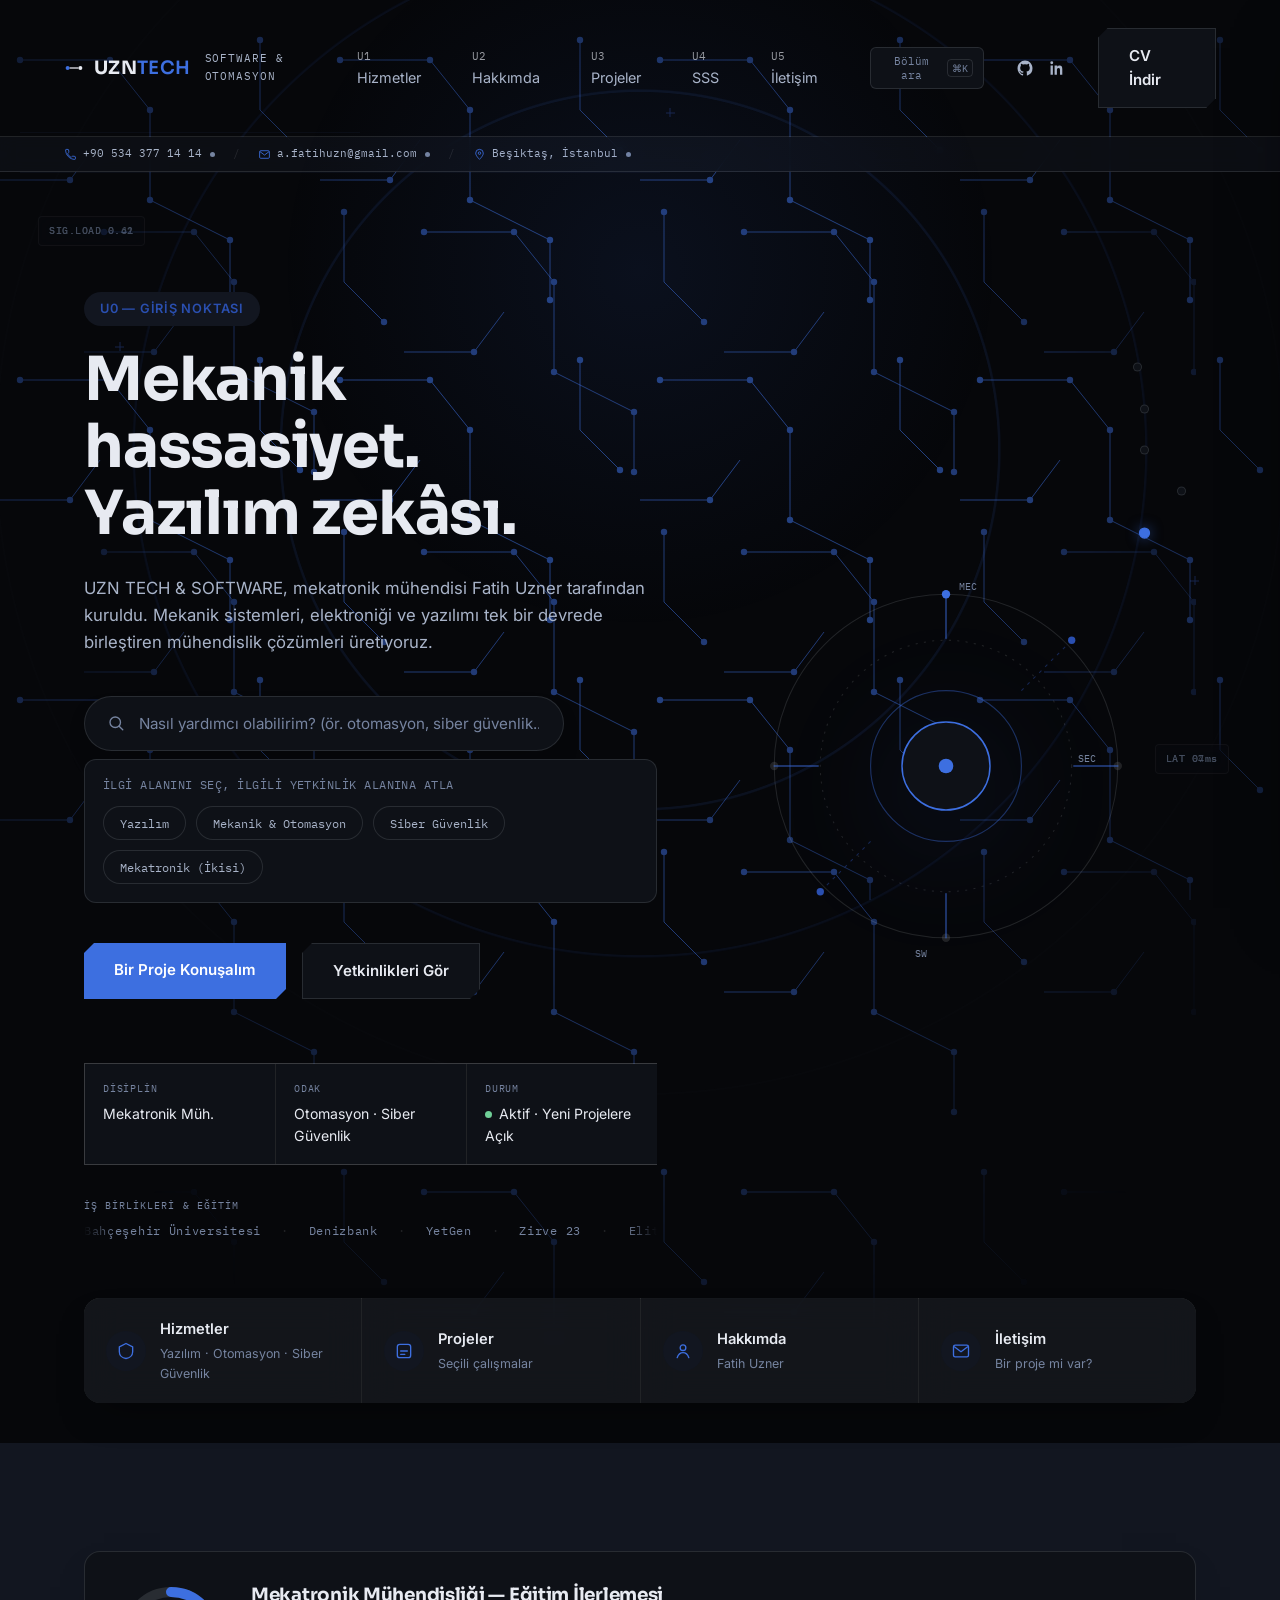
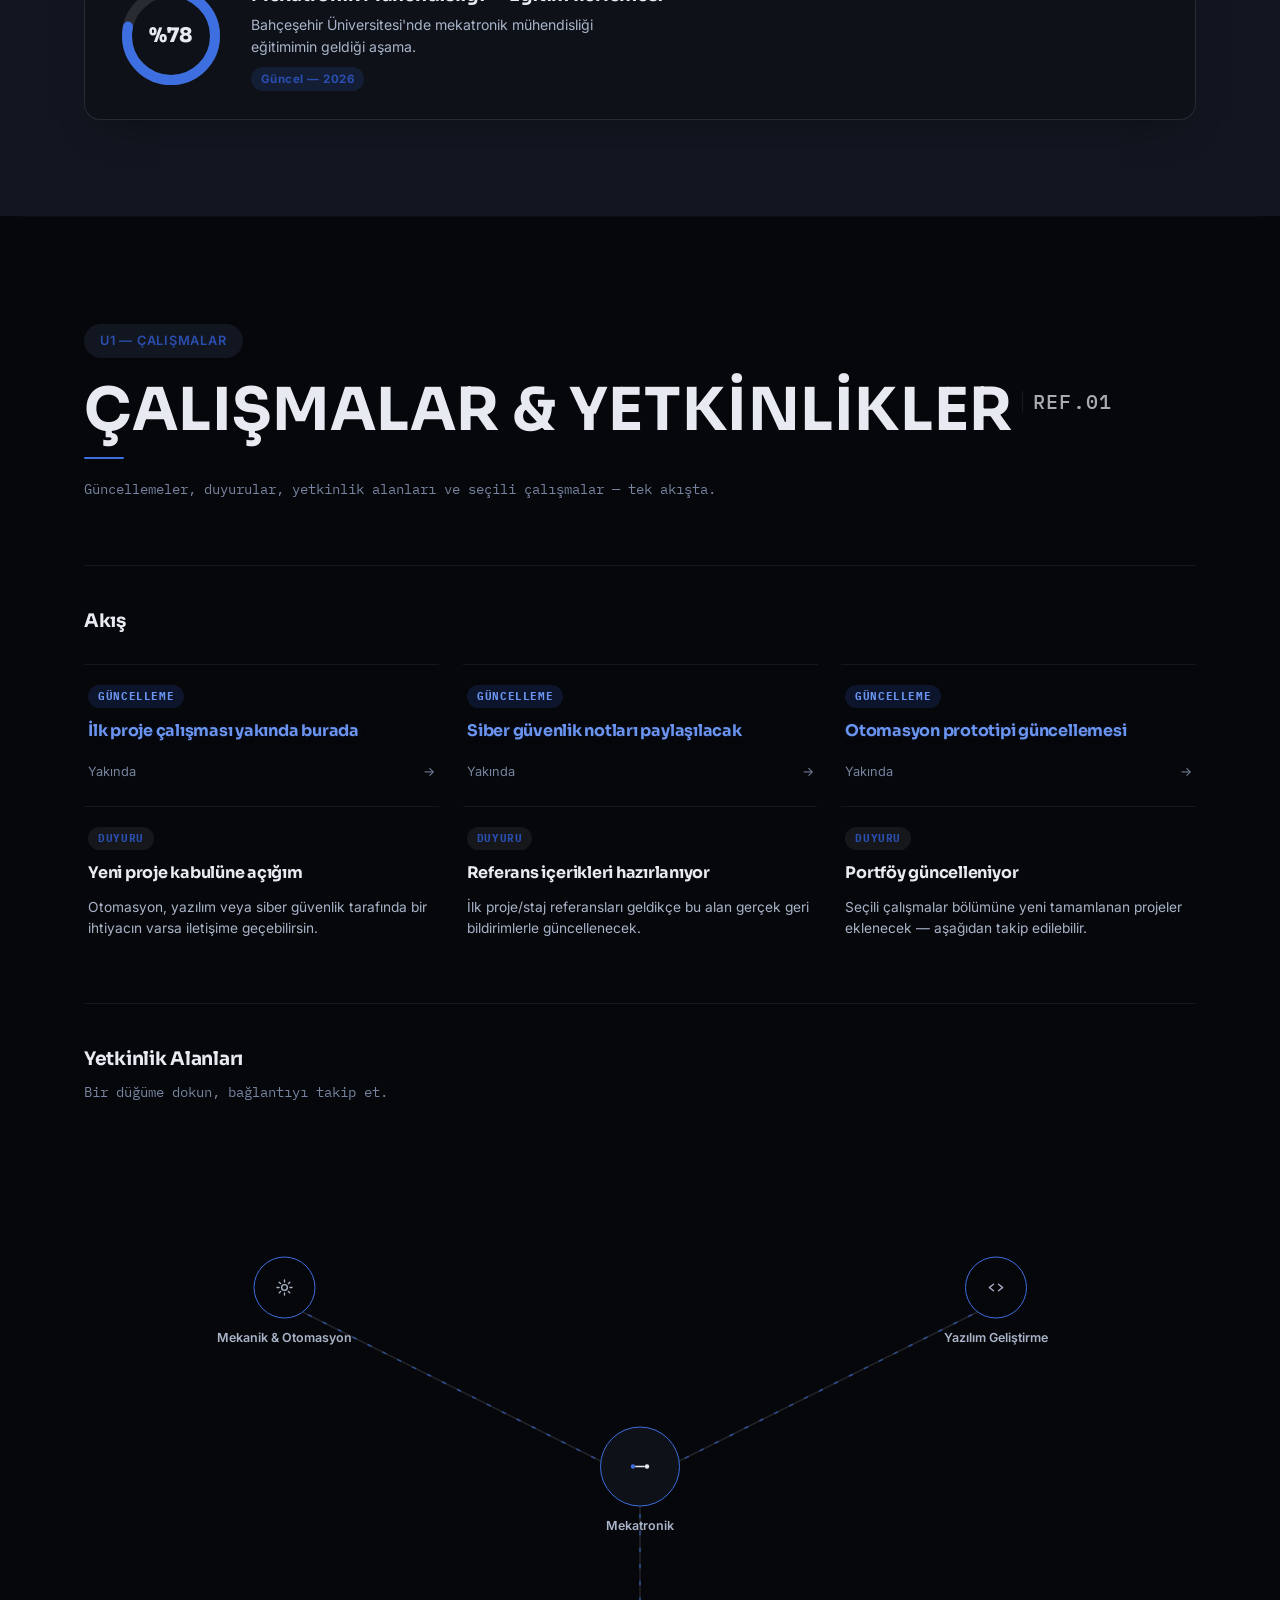
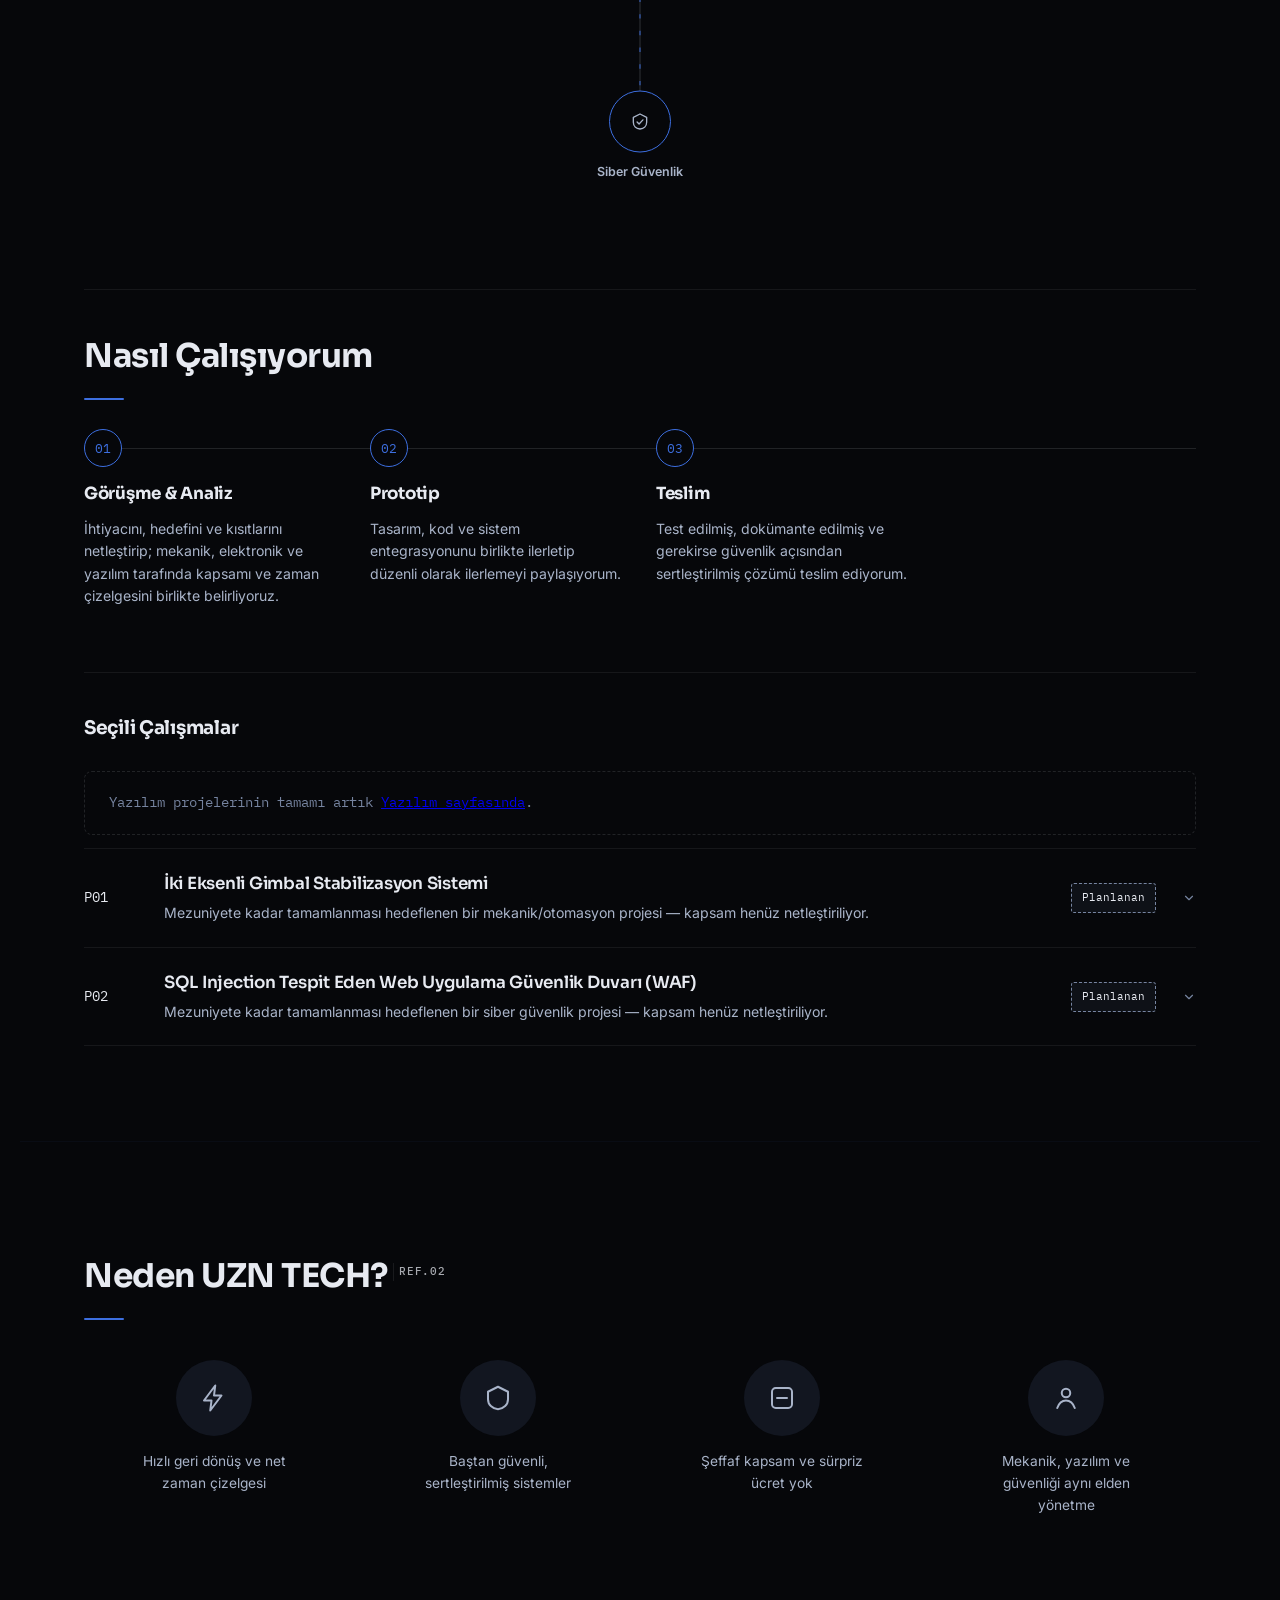
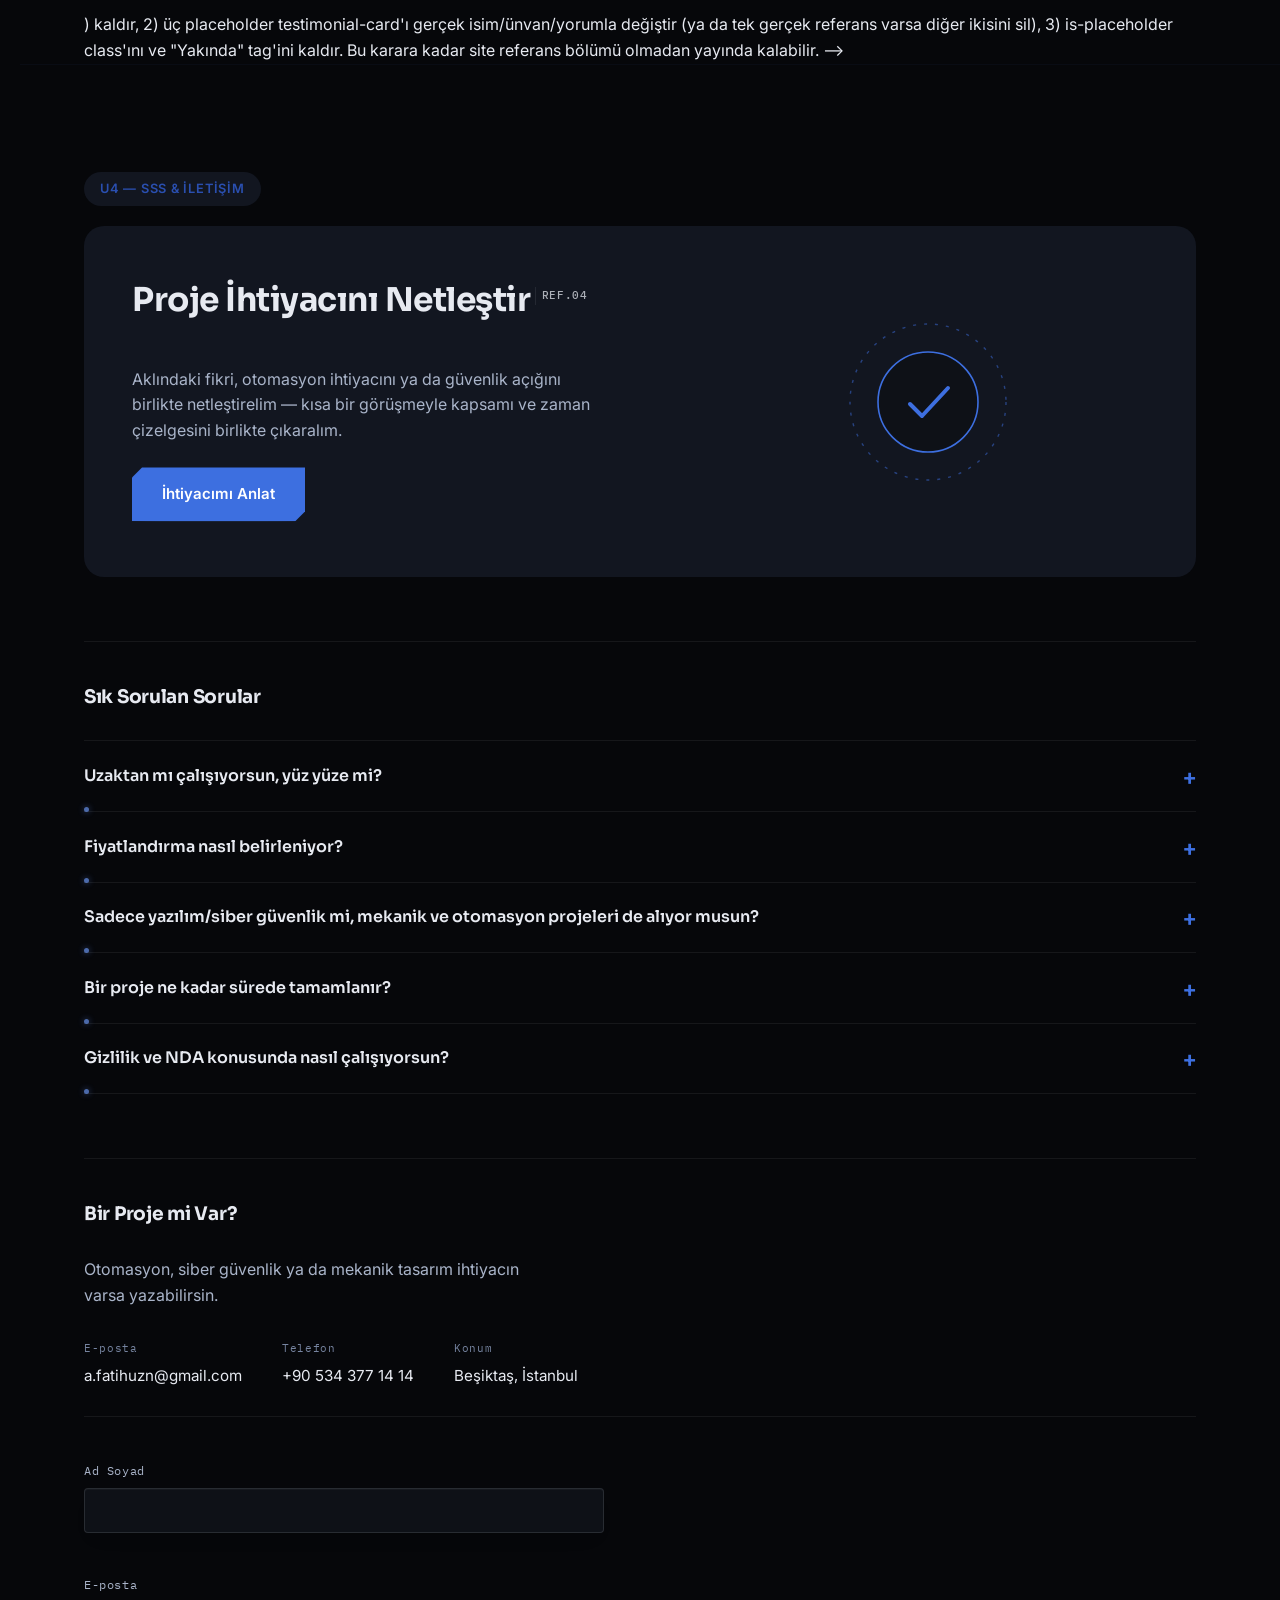
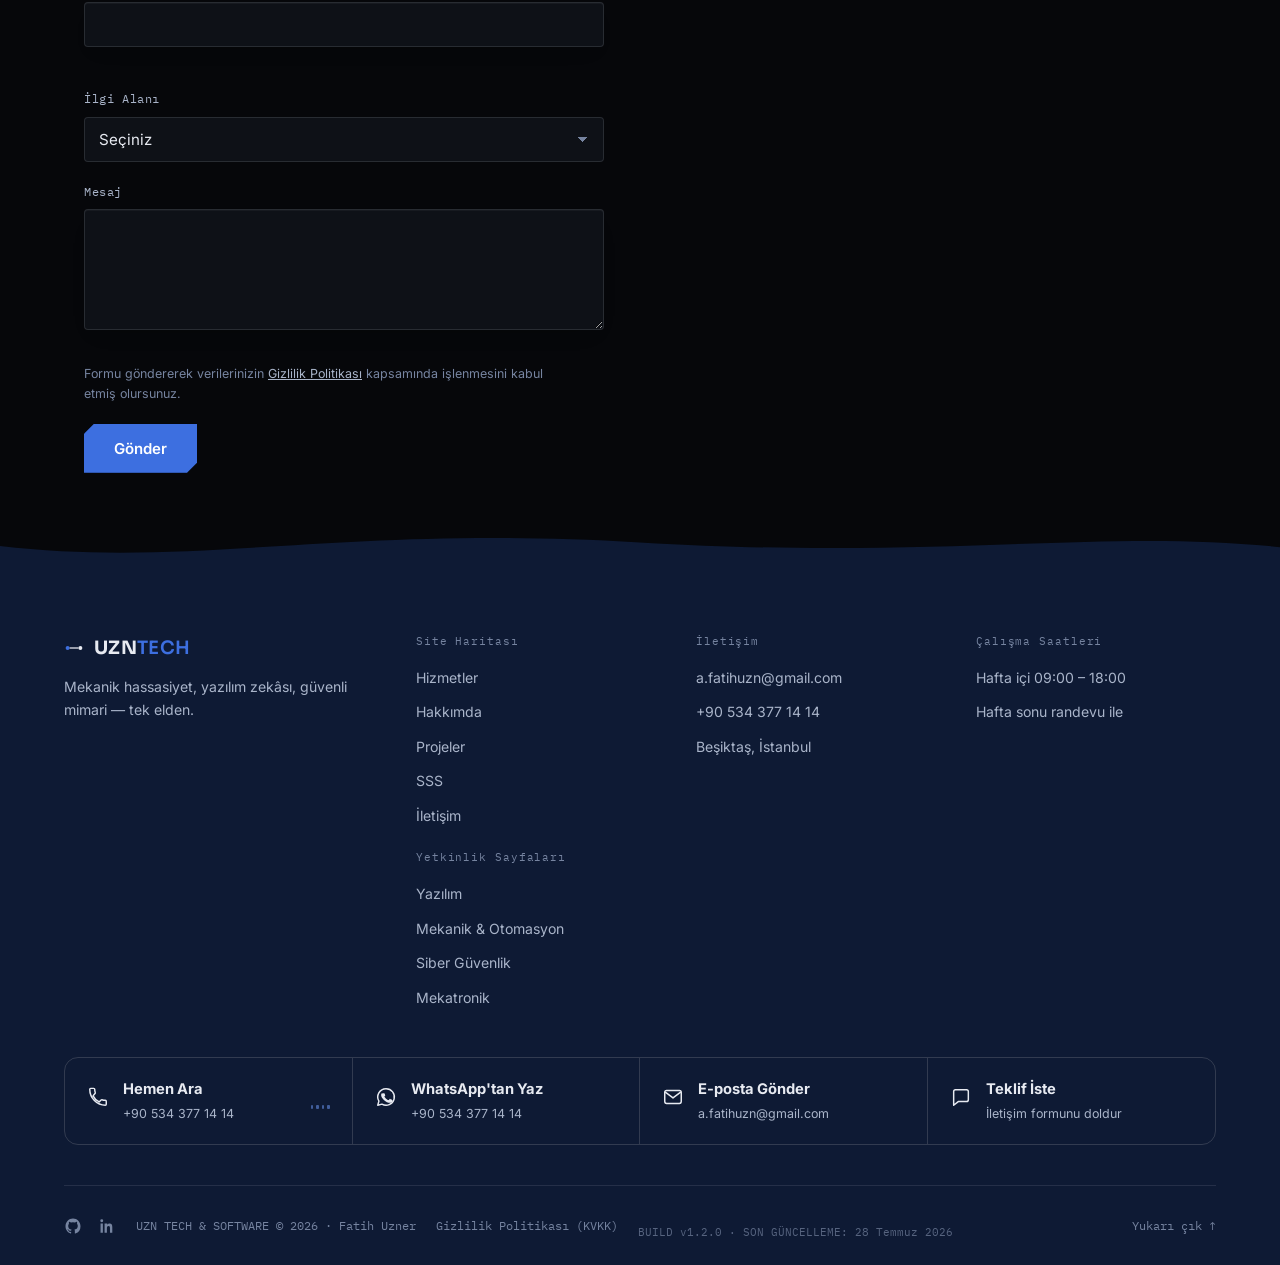
==== commit 02e875af: "Add files via upload" ====
--- a/index.html
+++ b/index.html
@@ -310,7 +310,7 @@
       </div>
 
       <div class="track-select">
-        <p class="track-select-label">İlgi alanını seç, içerik ona göre süzülsün</p>
+        <p class="track-select-label">İlgi alanını seç, ilgili yetkinlik alanına atla</p>
         <div class="track-switch" role="group" aria-label="Hizmet alanına göre içeriği filtrele">
           <button type="button" class="track-btn" data-track-btn="yazilim">Yazılım</button>
           <button type="button" class="track-btn" data-track-btn="mekanik">Mekanik &amp; Otomasyon</button>
@@ -555,6 +555,11 @@
               <circle cx="110" cy="82" r="6" fill="var(--accent-bright)"/>
             </svg>
           </div>
+          <a href="mekatronik.html" class="node-goto">
+            <span>mekatronik.html</span>
+            <span class="node-goto-line" aria-hidden="true"></span>
+            <svg class="node-goto-arrow" width="14" height="14" viewBox="0 0 24 24" fill="none" aria-hidden="true"><path d="M5 12h14M13 6l6 6-6 6" stroke="currentColor" stroke-width="1.8" stroke-linecap="round" stroke-linejoin="round"/></svg>
+          </a>
         </div>
       </details>
 
@@ -604,6 +609,11 @@
               <path d="M173 100V138H70" stroke="var(--line)" stroke-width="1.4" stroke-dasharray="3 4"/>
             </svg>
           </div>
+          <a href="mekanik-otomasyon.html" class="node-goto">
+            <span>mekanik-otomasyon.html</span>
+            <span class="node-goto-line" aria-hidden="true"></span>
+            <svg class="node-goto-arrow" width="14" height="14" viewBox="0 0 24 24" fill="none" aria-hidden="true"><path d="M5 12h14M13 6l6 6-6 6" stroke="currentColor" stroke-width="1.8" stroke-linecap="round" stroke-linejoin="round"/></svg>
+          </a>
         </div>
       </details>
 
@@ -654,6 +664,11 @@
               <circle cx="110" cy="146" r="4" fill="var(--signal)"/>
             </svg>
           </div>
+          <a href="yazilim.html" class="node-goto">
+            <span>yazilim.html</span>
+            <span class="node-goto-line" aria-hidden="true"></span>
+            <svg class="node-goto-arrow" width="14" height="14" viewBox="0 0 24 24" fill="none" aria-hidden="true"><path d="M5 12h14M13 6l6 6-6 6" stroke="currentColor" stroke-width="1.8" stroke-linecap="round" stroke-linejoin="round"/></svg>
+          </a>
         </div>
       </details>
 
@@ -699,6 +714,11 @@
               <path d="M98 18V32M98 128V142" stroke="var(--accent-bright)" stroke-width="1.4" stroke-dasharray="2 4"/>
             </svg>
           </div>
+          <a href="siber-guvenlik.html" class="node-goto">
+            <span>siber-guvenlik.html</span>
+            <span class="node-goto-line" aria-hidden="true"></span>
+            <svg class="node-goto-arrow" width="14" height="14" viewBox="0 0 24 24" fill="none" aria-hidden="true"><path d="M5 12h14M13 6l6 6-6 6" stroke="currentColor" stroke-width="1.8" stroke-linecap="round" stroke-linejoin="round"/></svg>
+          </a>
         </div>
       </details>
     </div>
@@ -1037,6 +1057,11 @@
       <a href="#projeler">Projeler</a>
       <a href="#sss">SSS</a>
       <a href="#iletisim">İletişim</a>
+      <span class="footer-col-title footer-col-title-sub">Yetkinlik Sayfaları</span>
+      <a href="yazilim.html">Yazılım</a>
+      <a href="mekanik-otomasyon.html">Mekanik &amp; Otomasyon</a>
+      <a href="siber-guvenlik.html">Siber Güvenlik</a>
+      <a href="mekatronik.html">Mekatronik</a>
     </div>
 
     <div class="footer-col">
--- a/style.css
+++ b/style.css
@@ -2171,6 +2171,44 @@
 }
 .node-diagram { margin-top: 16px; }
 .node-diagram svg { width: 100%; height: auto; display: block; }
+
+/* v18: node-panel → track sayfasına giden HUD-stilinde bağlantı.
+   .node-goto-line, topology haritasındaki .topology-link-signal-path
+   ile aynı "akan sinyal" dilini konuşuyor (aynı @keyframes topology-flow
+   kullanılıyor) — hover'da çizgi canlanıyor, ok sağa kayıyor. */
+.node-goto {
+  display: flex;
+  align-items: center;
+  gap: 10px;
+  margin-top: 18px;
+  padding-top: 14px;
+  border-top: 1px solid var(--line);
+  font-family: var(--font-mono);
+  font-size: 0.76rem;
+  letter-spacing: 0.02em;
+  color: var(--accent);
+  text-decoration: none;
+  white-space: nowrap;
+}
+.node-goto-line {
+  flex: 1 1 auto;
+  height: 1px;
+  min-width: 12px;
+  background-image: repeating-linear-gradient(90deg, currentColor 0 4px, transparent 4px 11px);
+  opacity: 0.55;
+}
+.node-goto-arrow { flex-shrink: 0; transition: transform 0.2s ease; }
+.node-goto:hover, .node-goto:focus-visible {
+  color: var(--signal);
+}
+.node-goto:hover .node-goto-line, .node-goto:focus-visible .node-goto-line {
+  animation: topology-flow 1s linear infinite;
+  opacity: 0.9;
+}
+.node-goto:hover .node-goto-arrow, .node-goto:focus-visible .node-goto-arrow { transform: translateX(3px); }
+@media (prefers-reduced-motion: reduce) {
+  .node-goto:hover .node-goto-line, .node-goto:focus-visible .node-goto-line { animation: none; }
+}
 
 /* v6 / FAZ 12.4: Yetkinlik Alanları düğümlerine eklenen araç/teknoloji
    etiketleri — mevcut 4 düğümün görsel doluluğunu artırmak için. */
@@ -2567,6 +2605,7 @@
 .form-consent { color: var(--text-faint); font-size: 0.78rem; margin: -8px 0 0; }
 
 /* Hero track filter — soft yazılım/mekanik/siber/ikisi switch */
+/* v18: adı aynı kaldı ama artık bir filtre değil — bkz. app.js Track-select yorumu. */
 .track-select {
   background: var(--bg-panel);
   border: 1px solid var(--line);
@@ -2613,8 +2652,9 @@
   padding: 0;
 }
 .track-reset:hover { color: var(--text); border-color: var(--accent-2); }
-body[data-track] .track-reset { display: inline-flex; }
-[data-track].is-track-hidden { display: none; }
+/* v18: filtre kaldırıldı (bkz. app.js) — reset artık "seçimi/açık düğümü
+   temizle" işlevi görüyor, herhangi bir track butonu aktifken görünür. */
+.track-switch:has(.track-btn.is-active) .track-reset { display: inline-flex; }
 .form-consent a { color: var(--text-dim); }
 .form-consent a:hover { color: var(--accent-bright); }
 
@@ -2683,6 +2723,8 @@
   color: var(--text-faint);
   margin-bottom: 4px;
 }
+/* v18: Site Haritası kolonu içinde track sayfaları için ikinci mini başlık */
+.footer-col-title-sub { margin-top: 10px; }
 .footer-col a, .footer-col .footer-static {
   color: var(--text-dim);
   text-decoration: none;
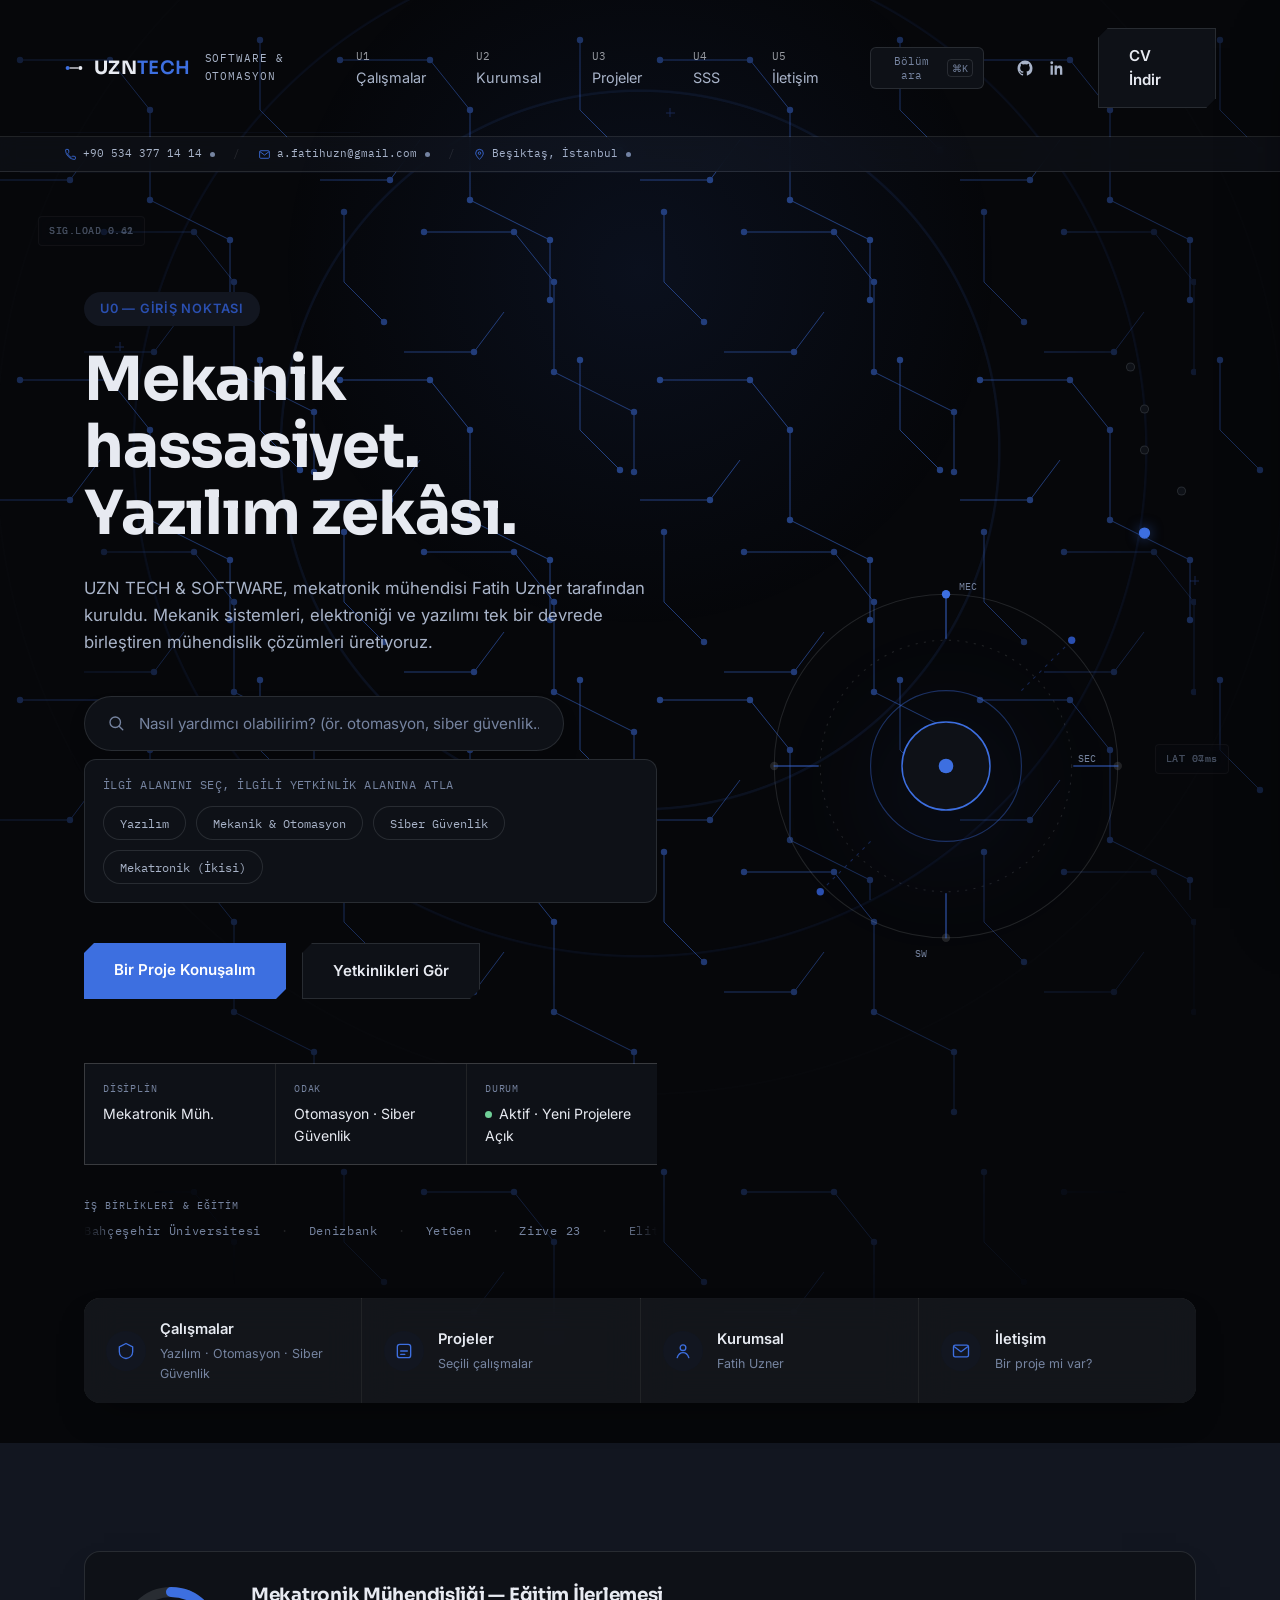
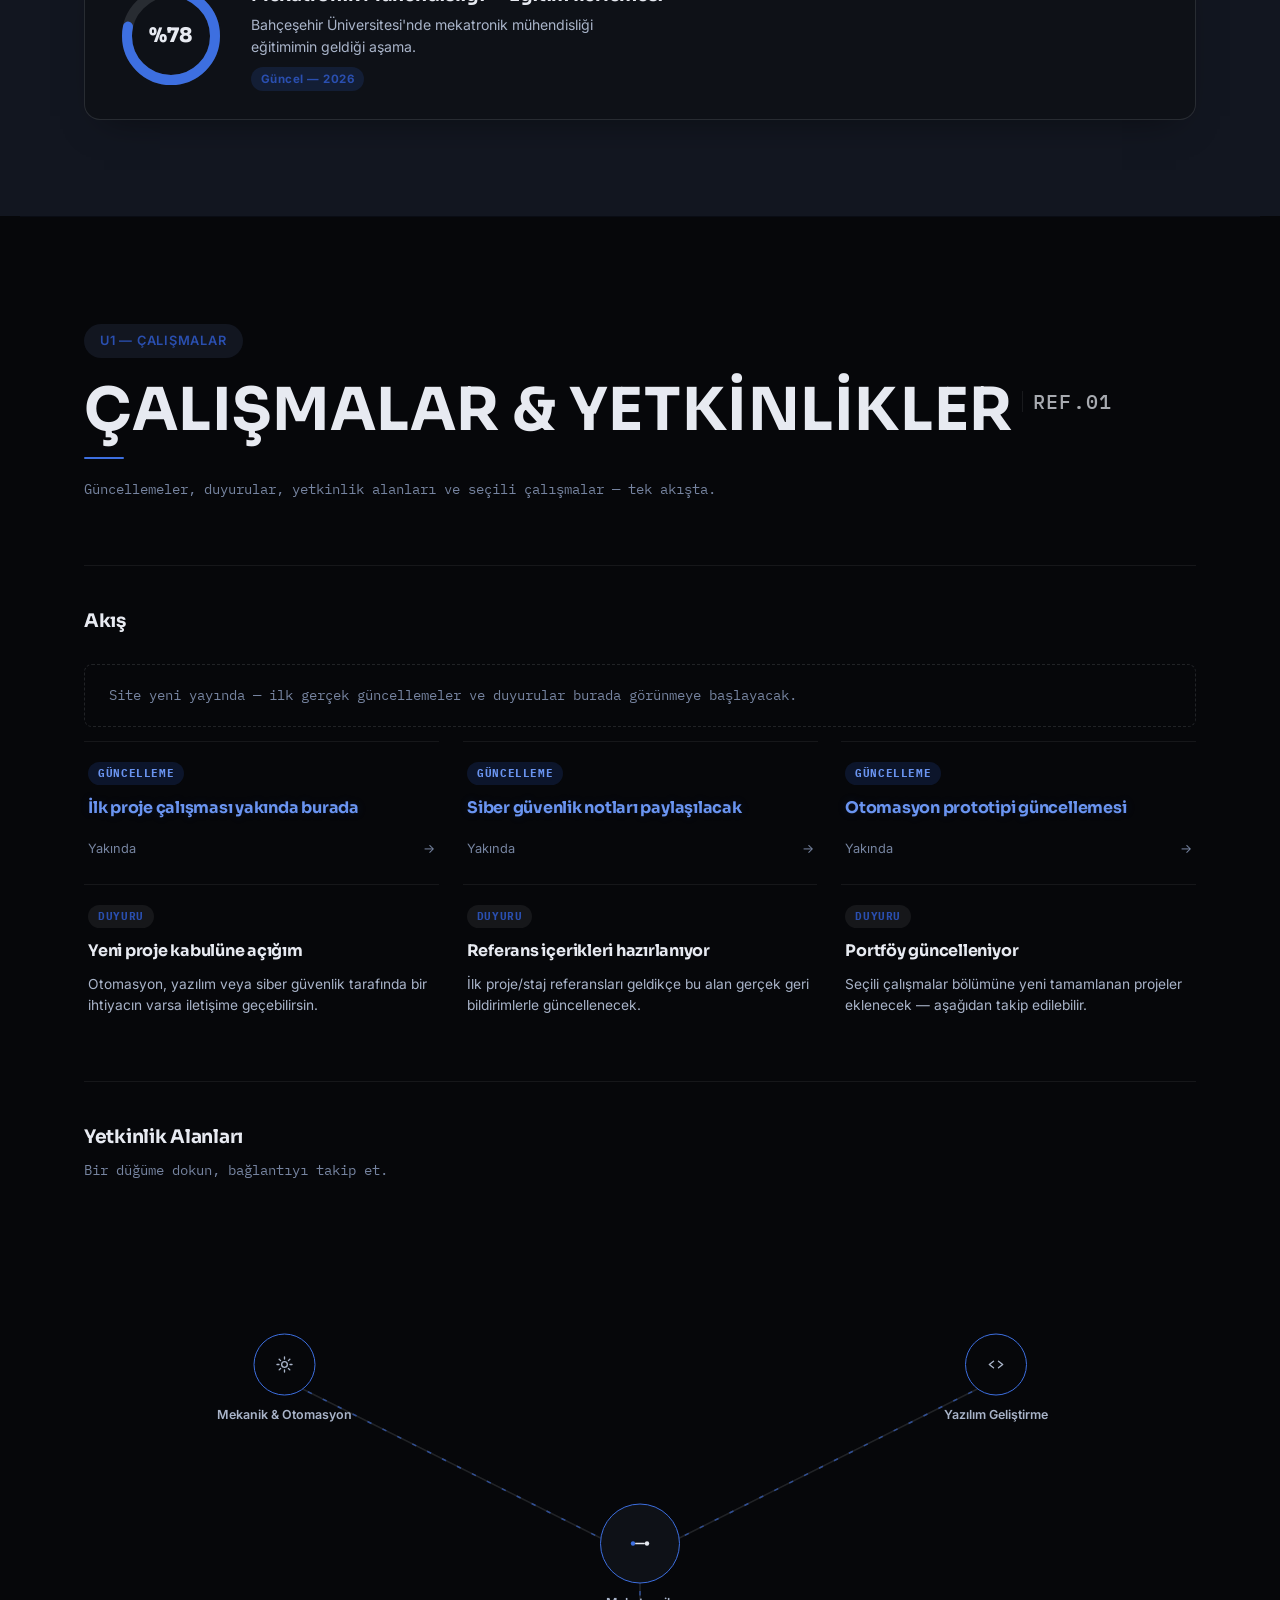
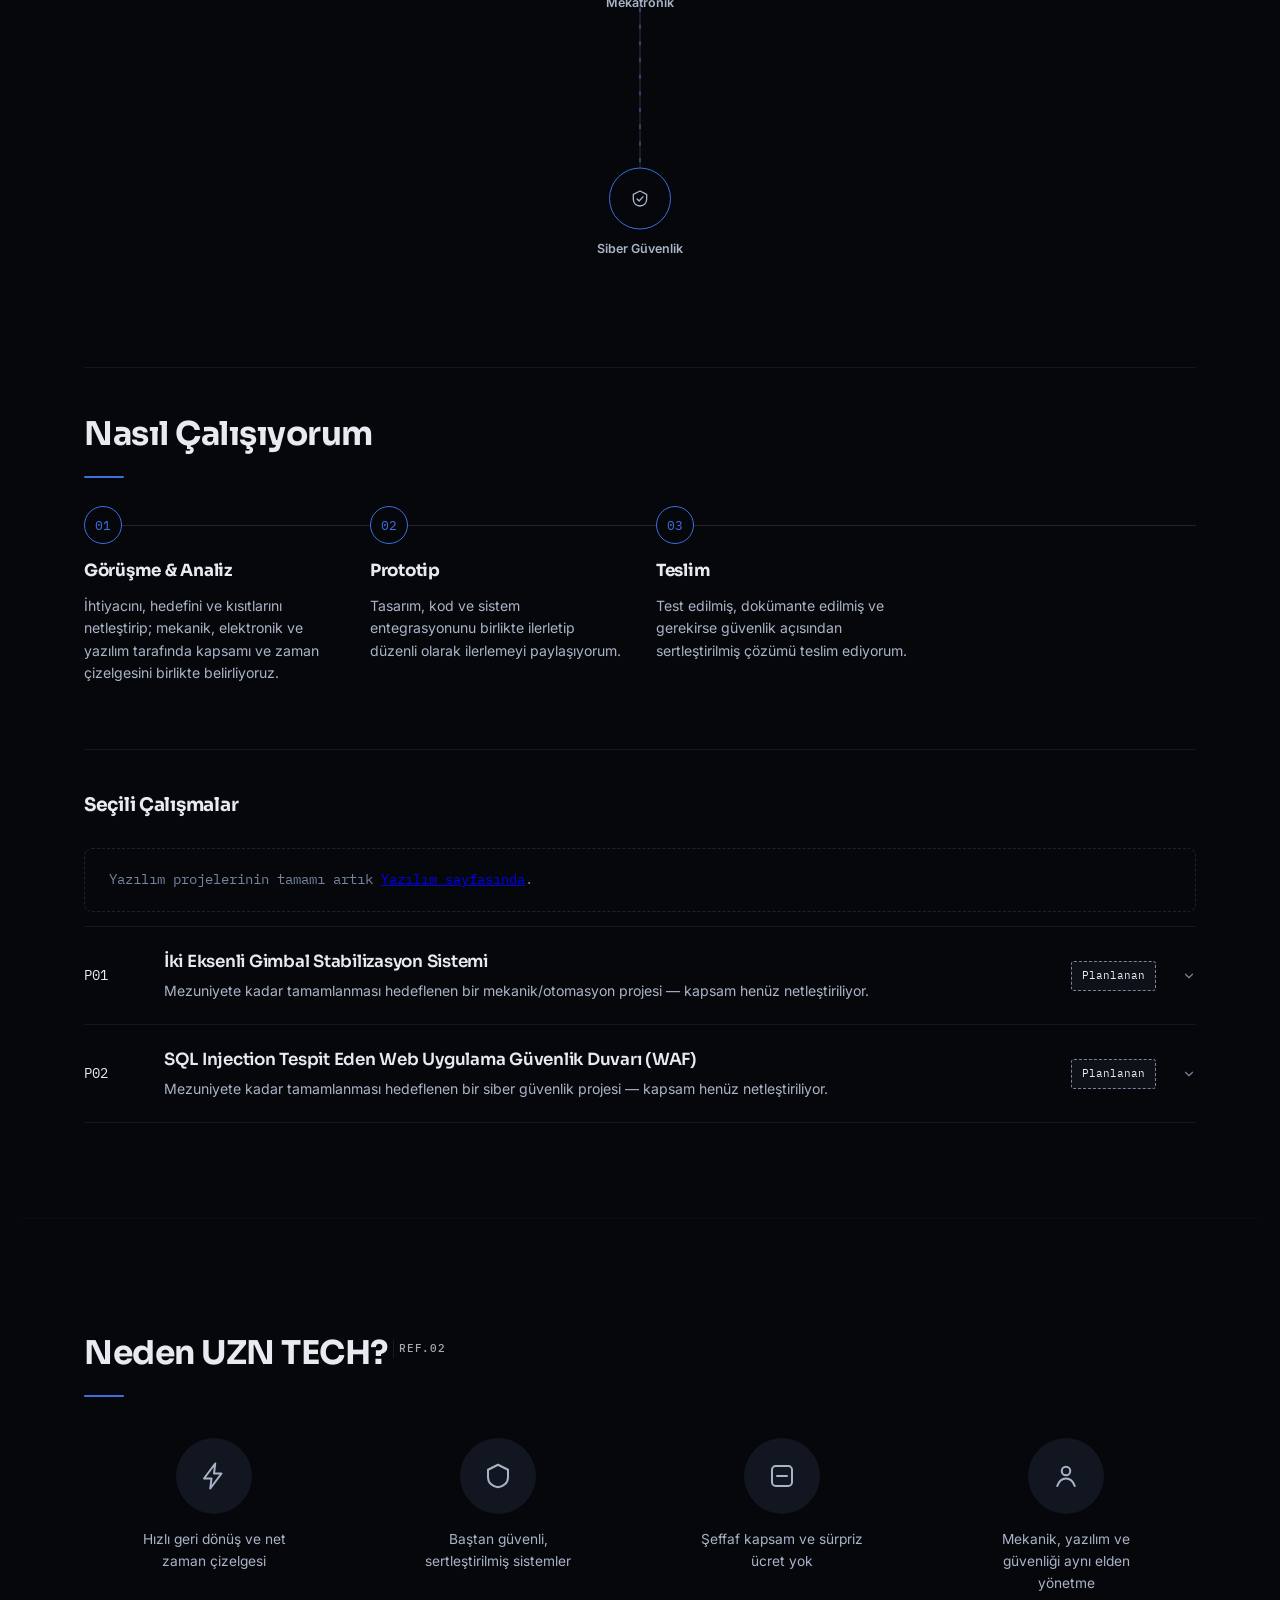
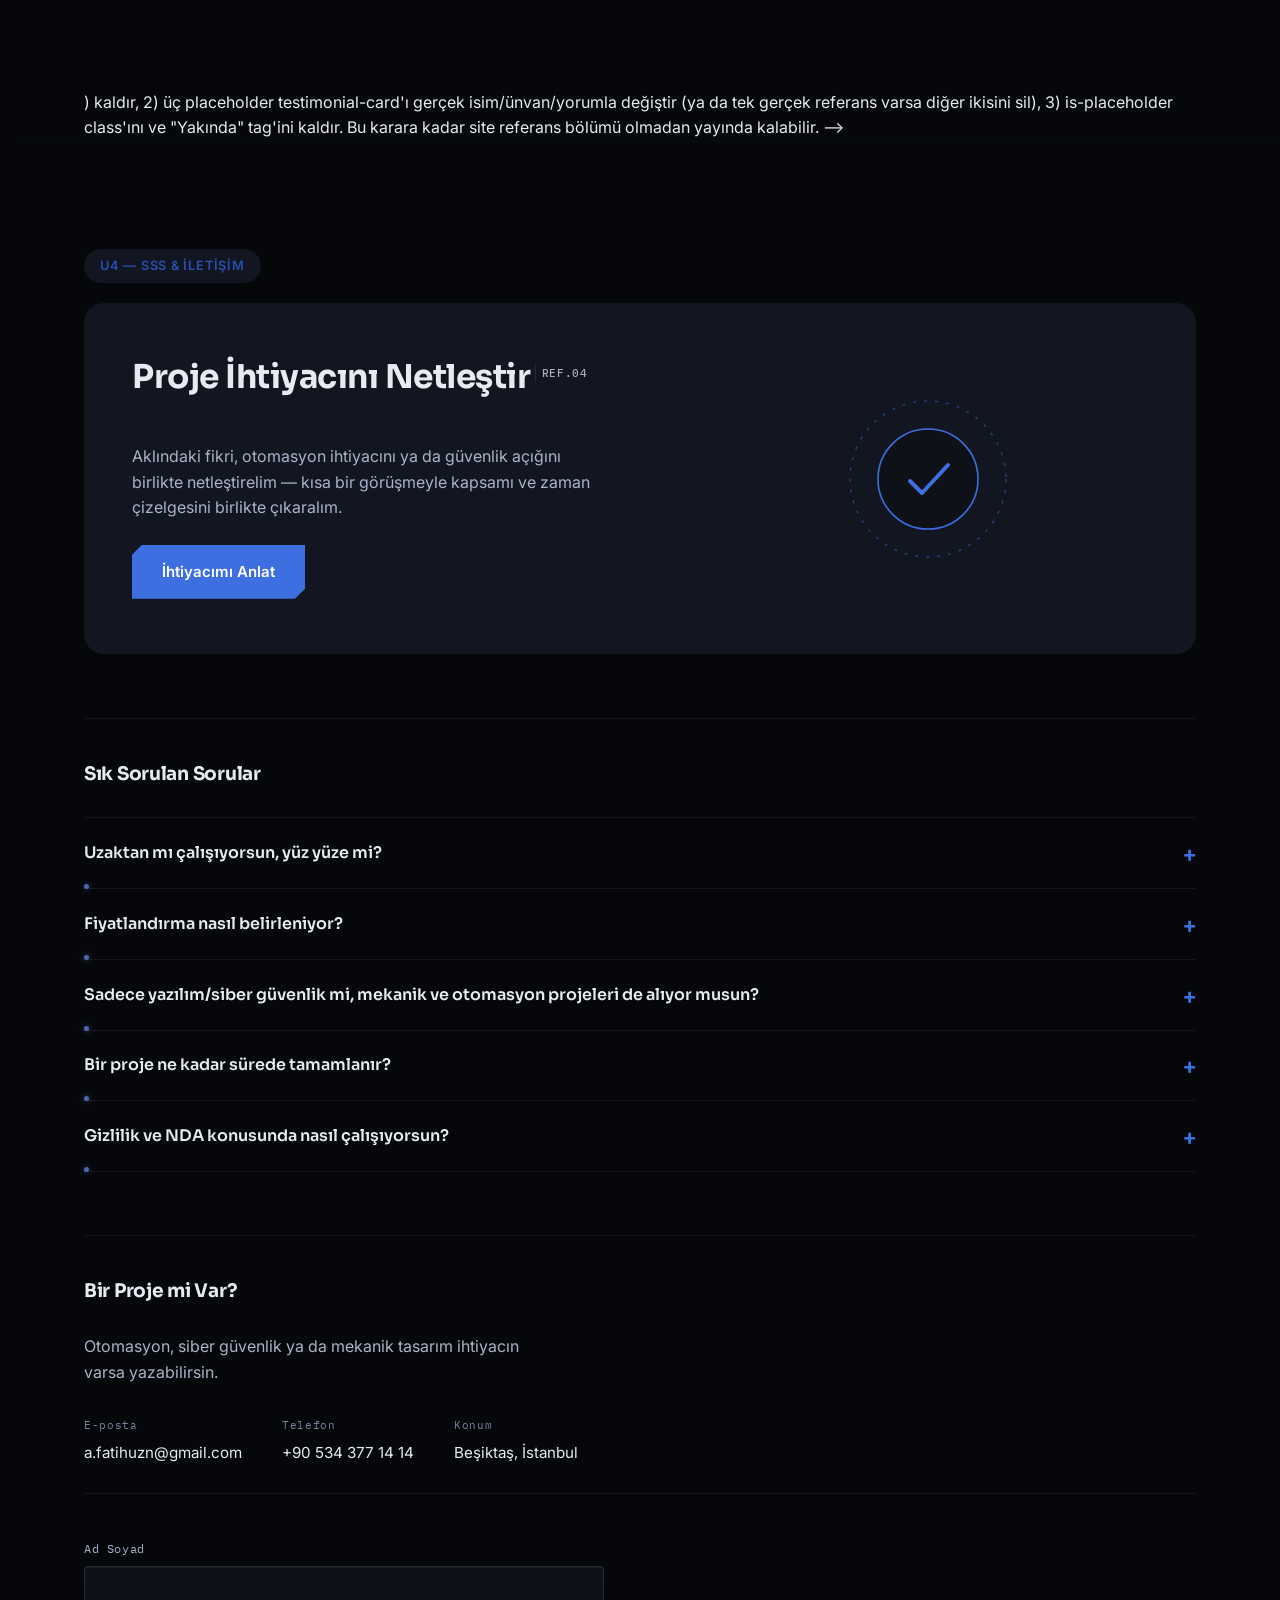
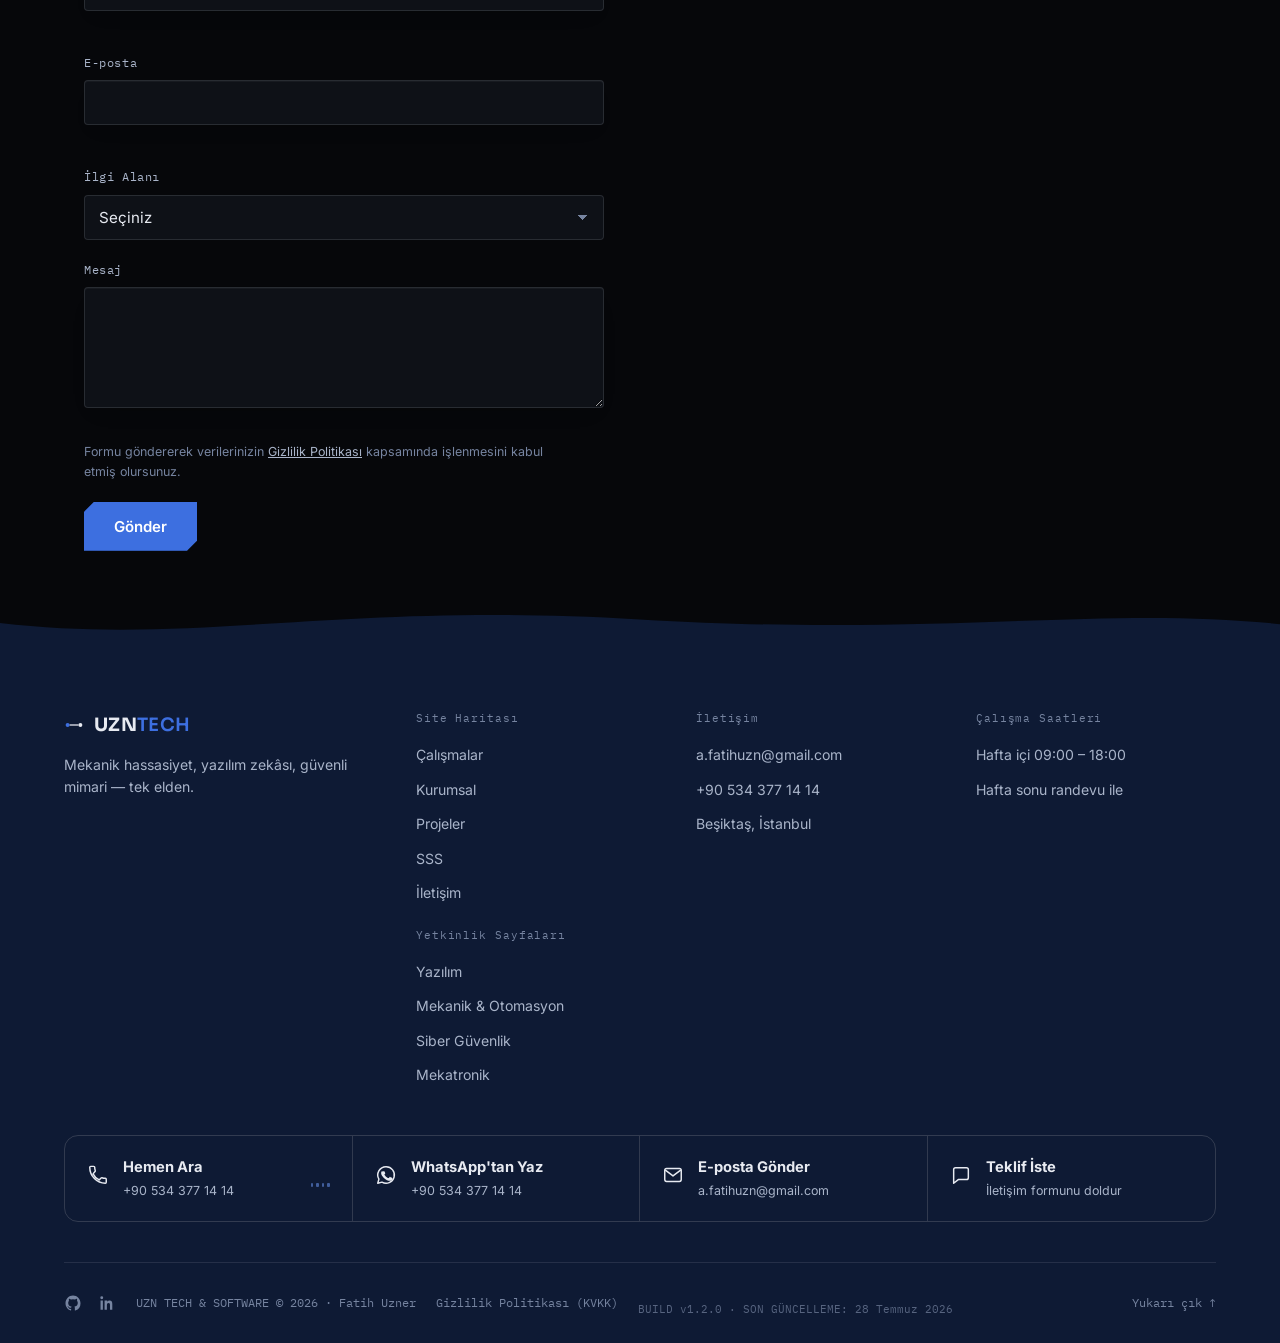
==== commit 18388a56: "Add files via upload" ====
--- a/index.html
+++ b/index.html
@@ -197,8 +197,8 @@
 
   <div class="header-right">
     <nav class="site-nav">
-      <a href="#hizmetler"><span class="ref sensor-fade">U1</span> Hizmetler</a>
-      <a href="kurumsal.html"><span class="ref sensor-fade">U2</span> Hakkımda</a>
+      <a href="#hizmetler"><span class="ref sensor-fade">U1</span> Çalışmalar</a>
+      <a href="kurumsal.html"><span class="ref sensor-fade">U2</span> Kurumsal</a>
       <a href="#projeler"><span class="ref sensor-fade">U3</span> Projeler</a>
       <a href="#sss"><span class="ref sensor-fade">U4</span> SSS</a>
       <a href="#iletisim"><span class="ref sensor-fade">U5</span> İletişim</a>
@@ -226,8 +226,8 @@
 
 <div class="mobile-nav" id="mobileNav">
   <nav>
-    <a href="#hizmetler"><span class="ref sensor-fade">U1</span> Hizmetler</a>
-    <a href="kurumsal.html"><span class="ref sensor-fade">U2</span> Hakkımda</a>
+    <a href="#hizmetler"><span class="ref sensor-fade">U1</span> Çalışmalar</a>
+    <a href="kurumsal.html"><span class="ref sensor-fade">U2</span> Kurumsal</a>
     <a href="#projeler"><span class="ref sensor-fade">U3</span> Projeler</a>
     <a href="#sss"><span class="ref sensor-fade">U4</span> SSS</a>
     <a href="#iletisim"><span class="ref sensor-fade">U5</span> İletişim</a>
@@ -253,8 +253,8 @@
      üst üste binme olmasın diye. Aktif bölüm IntersectionObserver ile
      işaretleniyor; JS yoksa ray hiç render edilmez, sayfa etkilenmez. -->
 <nav class="side-rail" id="sideRail" aria-label="Hızlı bölüm erişimi">
-  <a href="#hizmetler" data-target="hizmetler"><span class="side-rail-dot"></span><span class="side-rail-label">U1 Hizmetler</span></a>
-  <a href="kurumsal.html"><span class="side-rail-dot"></span><span class="side-rail-label">U2 Hakkımda</span></a>
+  <a href="#hizmetler" data-target="hizmetler"><span class="side-rail-dot"></span><span class="side-rail-label">U1 Çalışmalar</span></a>
+  <a href="kurumsal.html"><span class="side-rail-dot"></span><span class="side-rail-label">U2 Kurumsal</span></a>
   <a href="#projeler" data-target="projeler"><span class="side-rail-dot"></span><span class="side-rail-label">U3 Projeler</span></a>
   <a href="#sss" data-target="sss"><span class="side-rail-dot"></span><span class="side-rail-label">U4 SSS</span></a>
   <a href="#iletisim" data-target="iletisim"><span class="side-rail-dot"></span><span class="side-rail-label">U5 İletişim</span></a>
@@ -393,7 +393,7 @@
   <nav class="quick-tiles" aria-label="Hızlı erişim">
     <a href="#hizmetler" class="quick-tile">
       <span class="quick-tile-icon"><svg width="20" height="20" viewBox="0 0 24 24" fill="none" aria-hidden="true"><path d="M12 3 4 7v6c0 4.4 3.4 7.5 8 8 4.6-.5 8-3.6 8-8V7l-8-4Z" stroke="currentColor" stroke-width="1.6" stroke-linejoin="round"/></svg></span>
-      <span><span class="quick-tile-title">Hizmetler</span><span class="quick-tile-sub">Yazılım · Otomasyon · Siber Güvenlik</span></span>
+      <span><span class="quick-tile-title">Çalışmalar</span><span class="quick-tile-sub">Yazılım · Otomasyon · Siber Güvenlik</span></span>
     </a>
     <a href="#projeler" class="quick-tile">
       <span class="quick-tile-icon"><svg width="20" height="20" viewBox="0 0 24 24" fill="none" aria-hidden="true"><rect x="4" y="4" width="16" height="16" rx="3" stroke="currentColor" stroke-width="1.6"/><path d="M8 12h8M8 16h5" stroke="currentColor" stroke-width="1.6" stroke-linecap="round"/></svg></span>
@@ -401,7 +401,7 @@
     </a>
     <a href="kurumsal.html" class="quick-tile">
       <span class="quick-tile-icon"><svg width="20" height="20" viewBox="0 0 24 24" fill="none" aria-hidden="true"><circle cx="12" cy="8" r="3.4" stroke="currentColor" stroke-width="1.6"/><path d="M5 20c1.4-4 4-6 7-6s5.6 2 7 6" stroke="currentColor" stroke-width="1.6" stroke-linecap="round"/></svg></span>
-      <span><span class="quick-tile-title">Hakkımda</span><span class="quick-tile-sub">Fatih Uzner</span></span>
+      <span><span class="quick-tile-title">Kurumsal</span><span class="quick-tile-sub">Fatih Uzner</span></span>
     </a>
     <a href="#iletisim" class="quick-tile">
       <span class="quick-tile-icon"><svg width="20" height="20" viewBox="0 0 24 24" fill="none" aria-hidden="true"><rect x="3" y="5" width="18" height="14" rx="2" stroke="currentColor" stroke-width="1.6"/><path d="m4 7 8 6 8-6" stroke="currentColor" stroke-width="1.6" stroke-linecap="round" stroke-linejoin="round"/></svg></span>
@@ -454,6 +454,7 @@
          etiketliyor; ikisi de aynı grid'de karışık akıyor. Gerçek
          içerik geldiğinde kartlar birebir değiştirilebilir. -->
     <h3 class="subsection-heading">Akış</h3>
+    <p class="section-placeholder-note">Site yeni yayında — ilk gerçek güncellemeler ve duyurular burada görünmeye başlayacak.</p>
     <div class="update-grid feed-grid">
       <a href="#projeler" class="update-card magnet-settle">
         <span class="feed-kind">Güncelleme</span>
@@ -1052,8 +1053,8 @@
 
     <div class="footer-col">
       <span class="footer-col-title">Site Haritası</span>
-      <a href="#hizmetler">Hizmetler</a>
-      <a href="kurumsal.html">Hakkımda</a>
+      <a href="#hizmetler">Çalışmalar</a>
+      <a href="kurumsal.html">Kurumsal</a>
       <a href="#projeler">Projeler</a>
       <a href="#sss">SSS</a>
       <a href="#iletisim">İletişim</a>
@@ -1127,8 +1128,8 @@
     </div>
     <ul class="cmdk-list" id="cmdkList">
       <li><a href="#top" data-cmdk-item>Başa Dön <span class="cmdk-ref">U0</span></a></li>
-      <li><a href="#hizmetler" data-cmdk-item>Hizmetler <span class="cmdk-ref">U1</span></a></li>
-      <li><a href="kurumsal.html" data-cmdk-item>Hakkımda <span class="cmdk-ref">U2</span></a></li>
+      <li><a href="#hizmetler" data-cmdk-item>Çalışmalar <span class="cmdk-ref">U1</span></a></li>
+      <li><a href="kurumsal.html" data-cmdk-item>Kurumsal <span class="cmdk-ref">U2</span></a></li>
       <li><a href="#projeler" data-cmdk-item>Projeler <span class="cmdk-ref">U3</span></a></li>
       <li><a href="#sss" data-cmdk-item>SSS <span class="cmdk-ref">U4</span></a></li>
       <li><a href="#iletisim" data-cmdk-item>İletişim <span class="cmdk-ref">U5</span></a></li>
--- a/style.css
+++ b/style.css
@@ -1907,6 +1907,34 @@
 .about-grid { display: grid; grid-template-columns: 1.4fr 1fr; gap: 48px; }
 .about-text { color: var(--text-dim); max-width: 60ch; }
 .about-text p { margin: 0 0 18px; }
+
+/* v19: "Kurucudan" notu — kurumsal paragraftan görsel olarak ayrışan,
+   ilk ağızdan alıntı bloğu. tool-tags/heading-ref'teki mono/HUD diliyle
+   tutarlı ama bariz biçimde "bu, şirketin değil kişinin sesi" hissi veriyor. */
+.founder-note {
+  margin: 4px 0 22px;
+  padding: 16px 20px;
+  border-left: 2px solid var(--accent);
+  background: var(--bg-panel);
+  border-radius: 0 3px 3px 0;
+}
+.founder-note-label {
+  display: block;
+  font-family: var(--font-mono);
+  font-size: 0.7rem;
+  letter-spacing: 0.06em;
+  text-transform: uppercase;
+  color: var(--accent);
+  margin-bottom: 8px;
+}
+.founder-note p { color: var(--text); font-size: 0.92rem; margin: 0 0 8px; }
+.founder-note cite {
+  display: block;
+  font-family: var(--font-mono);
+  font-size: 0.76rem;
+  color: var(--text-faint);
+  font-style: normal;
+}
 
 .timeline { margin-top: 28px; display: flex; flex-direction: column; gap: 0; border-top: 1px solid var(--line-soft); }
 .timeline-row {
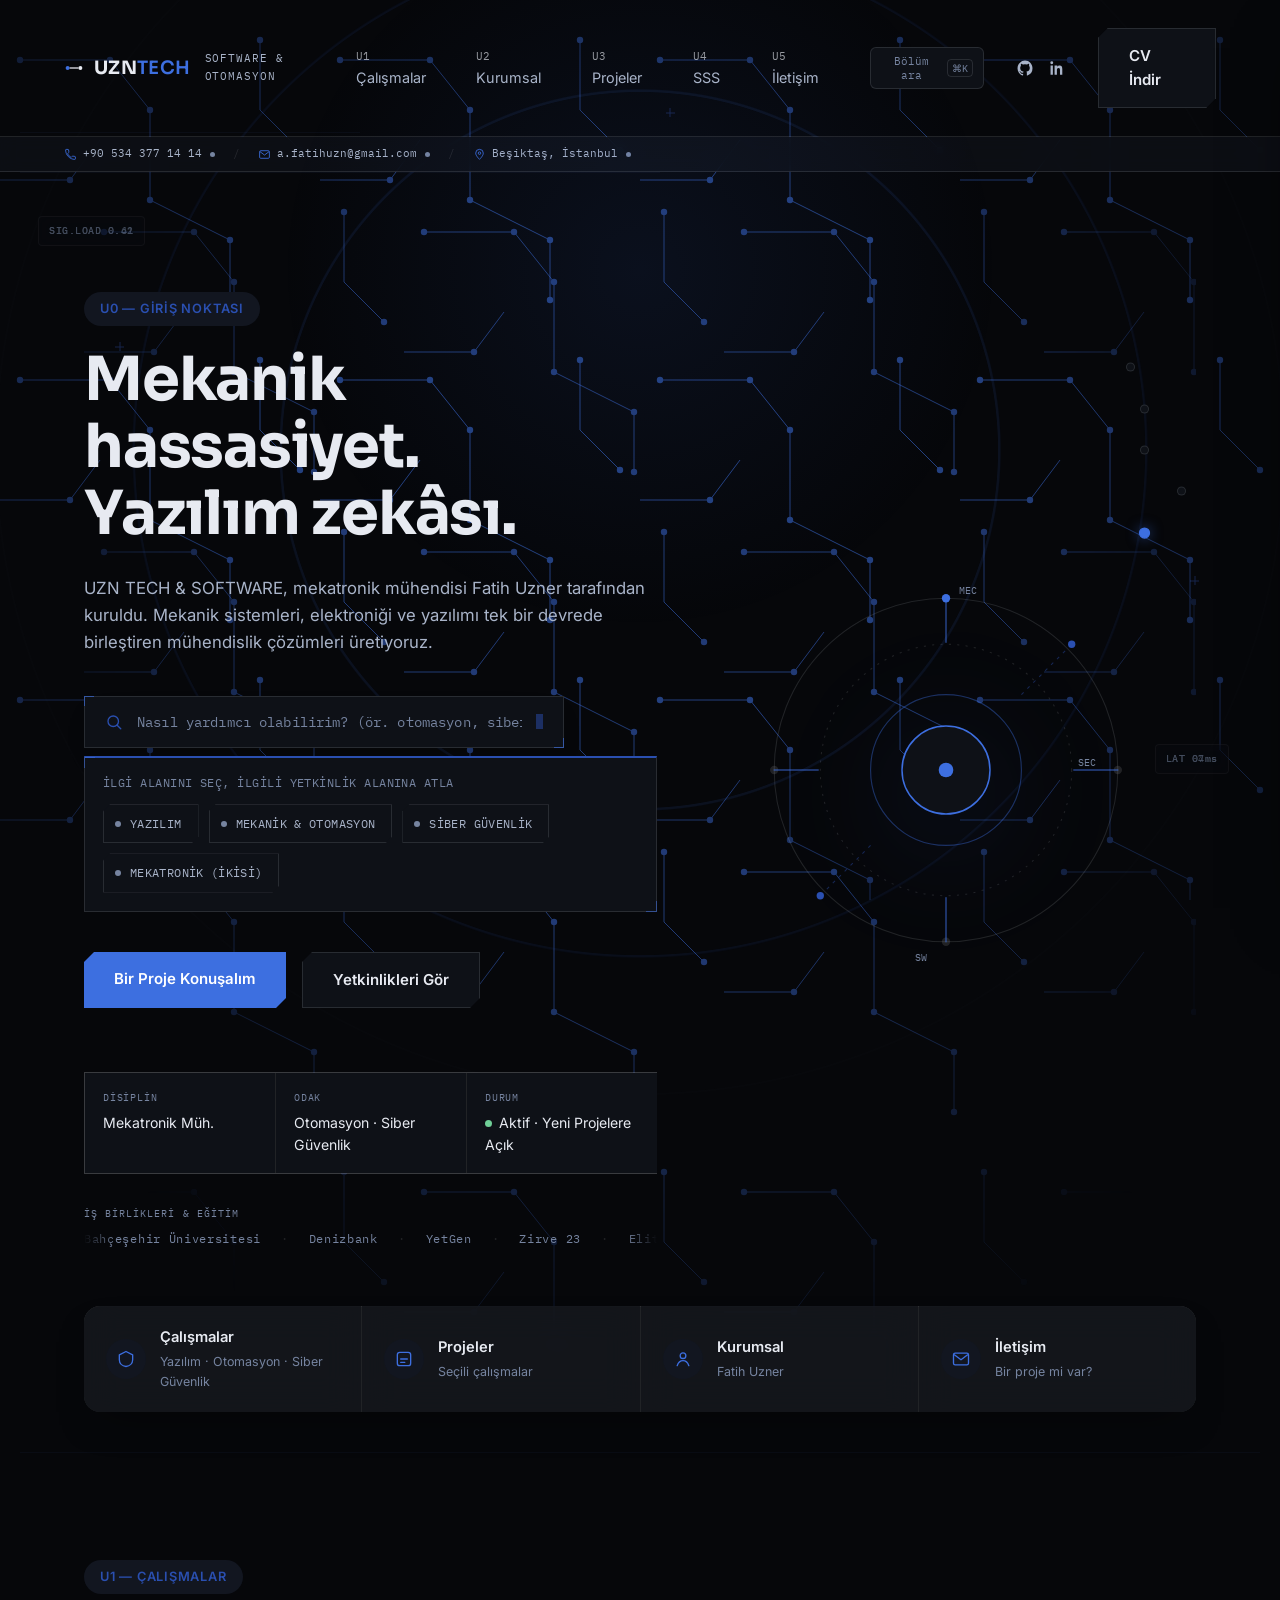
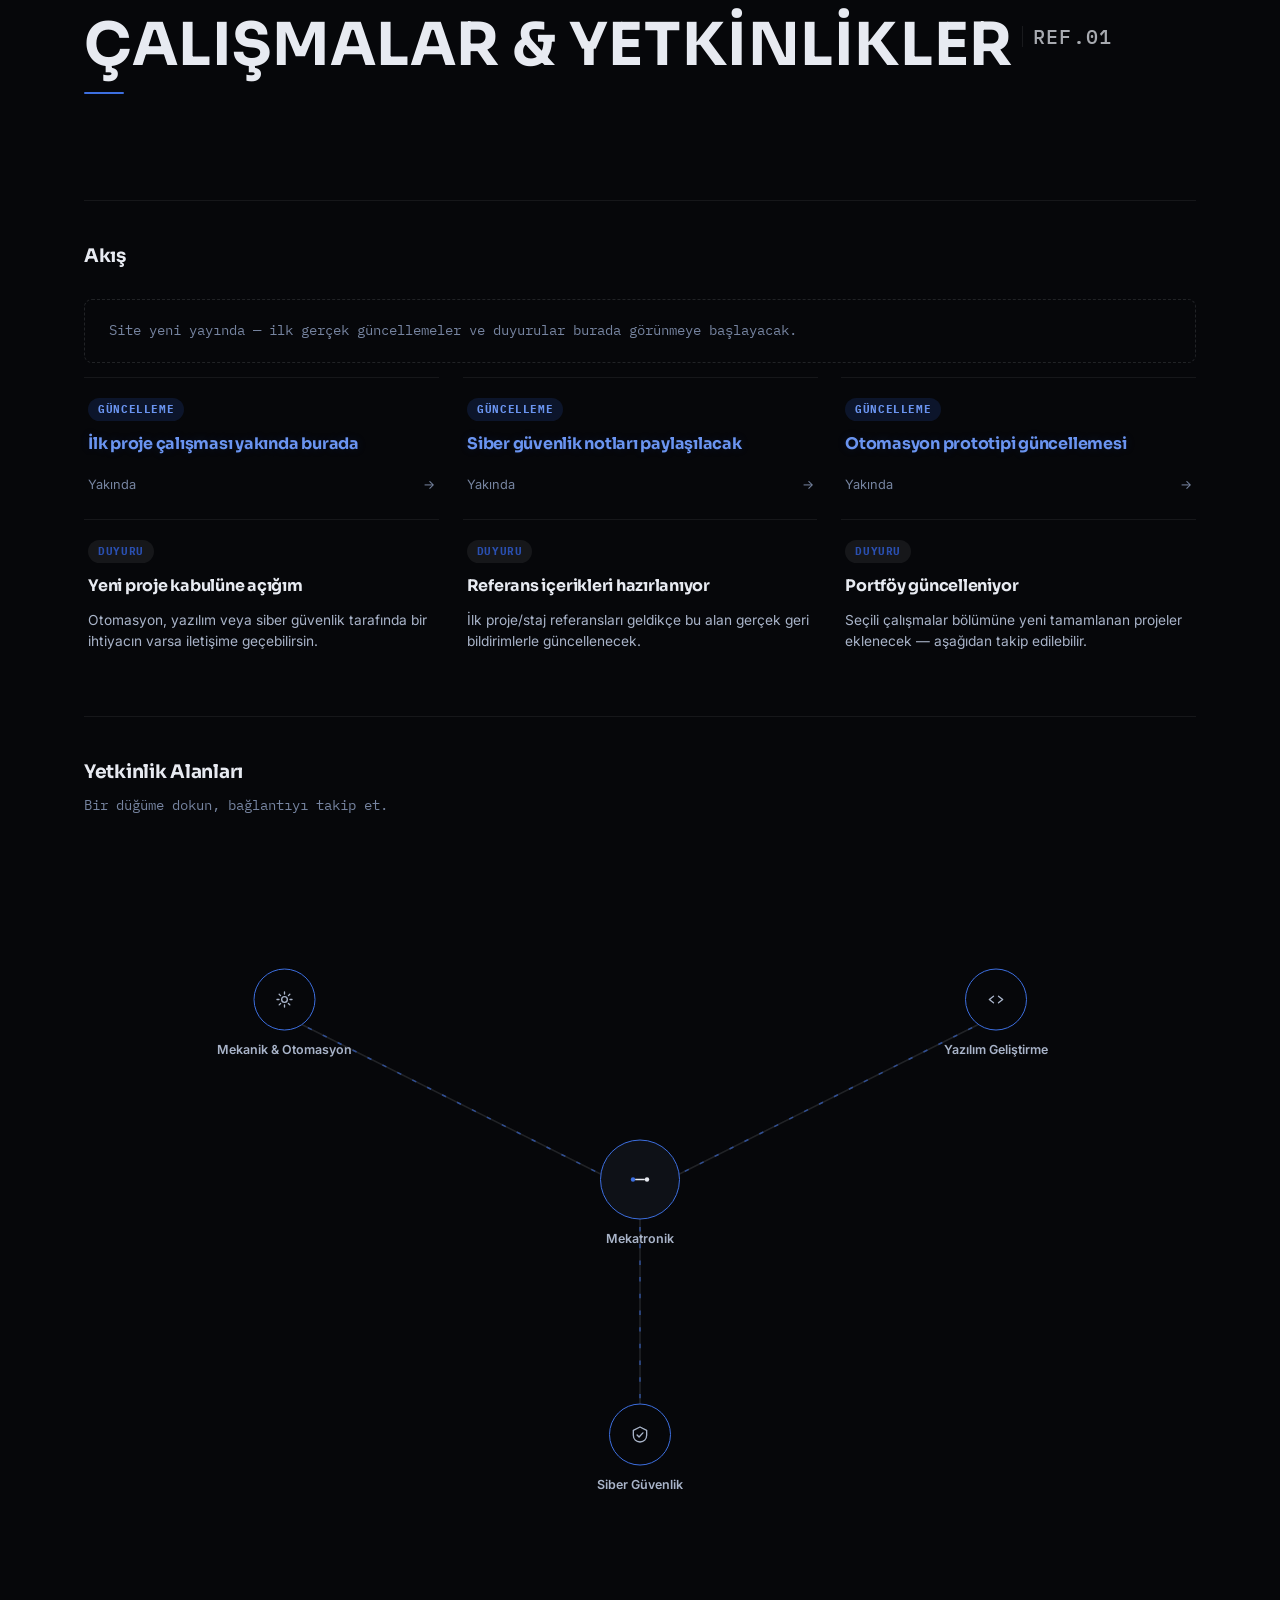
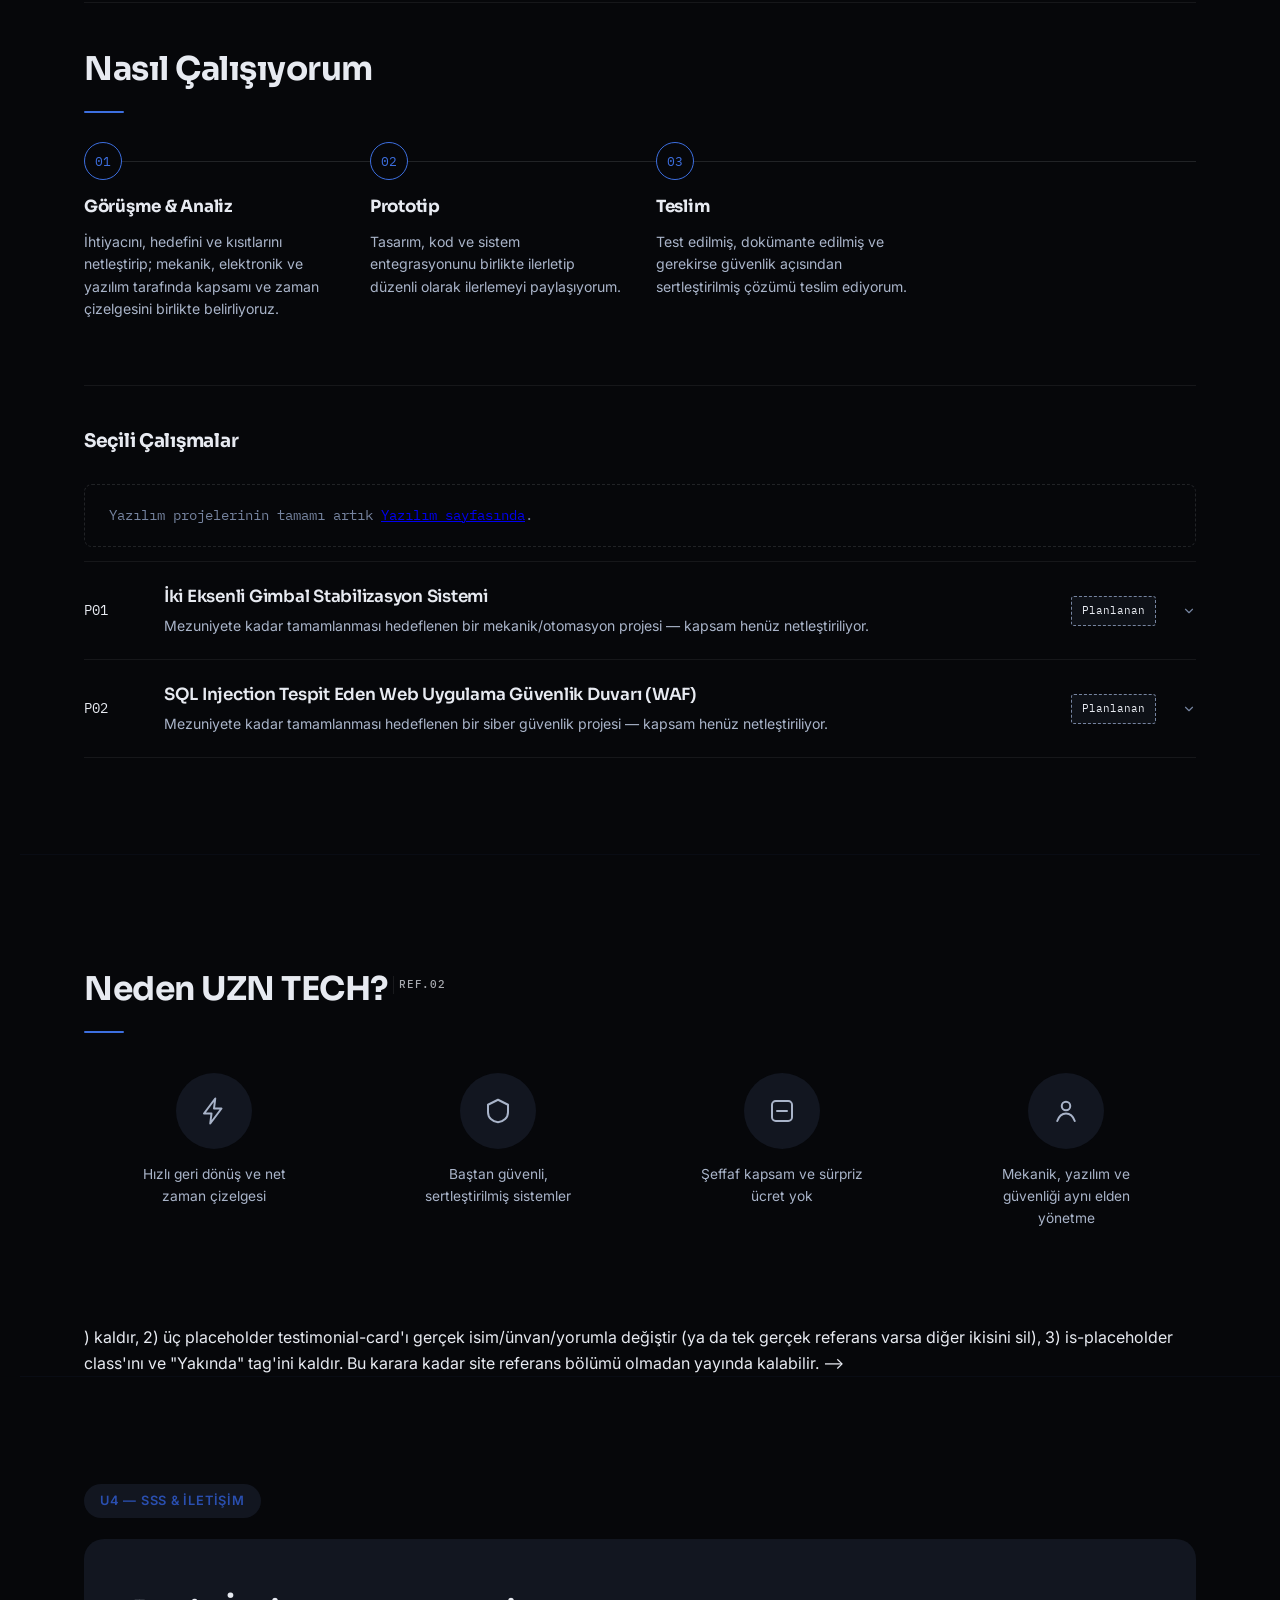
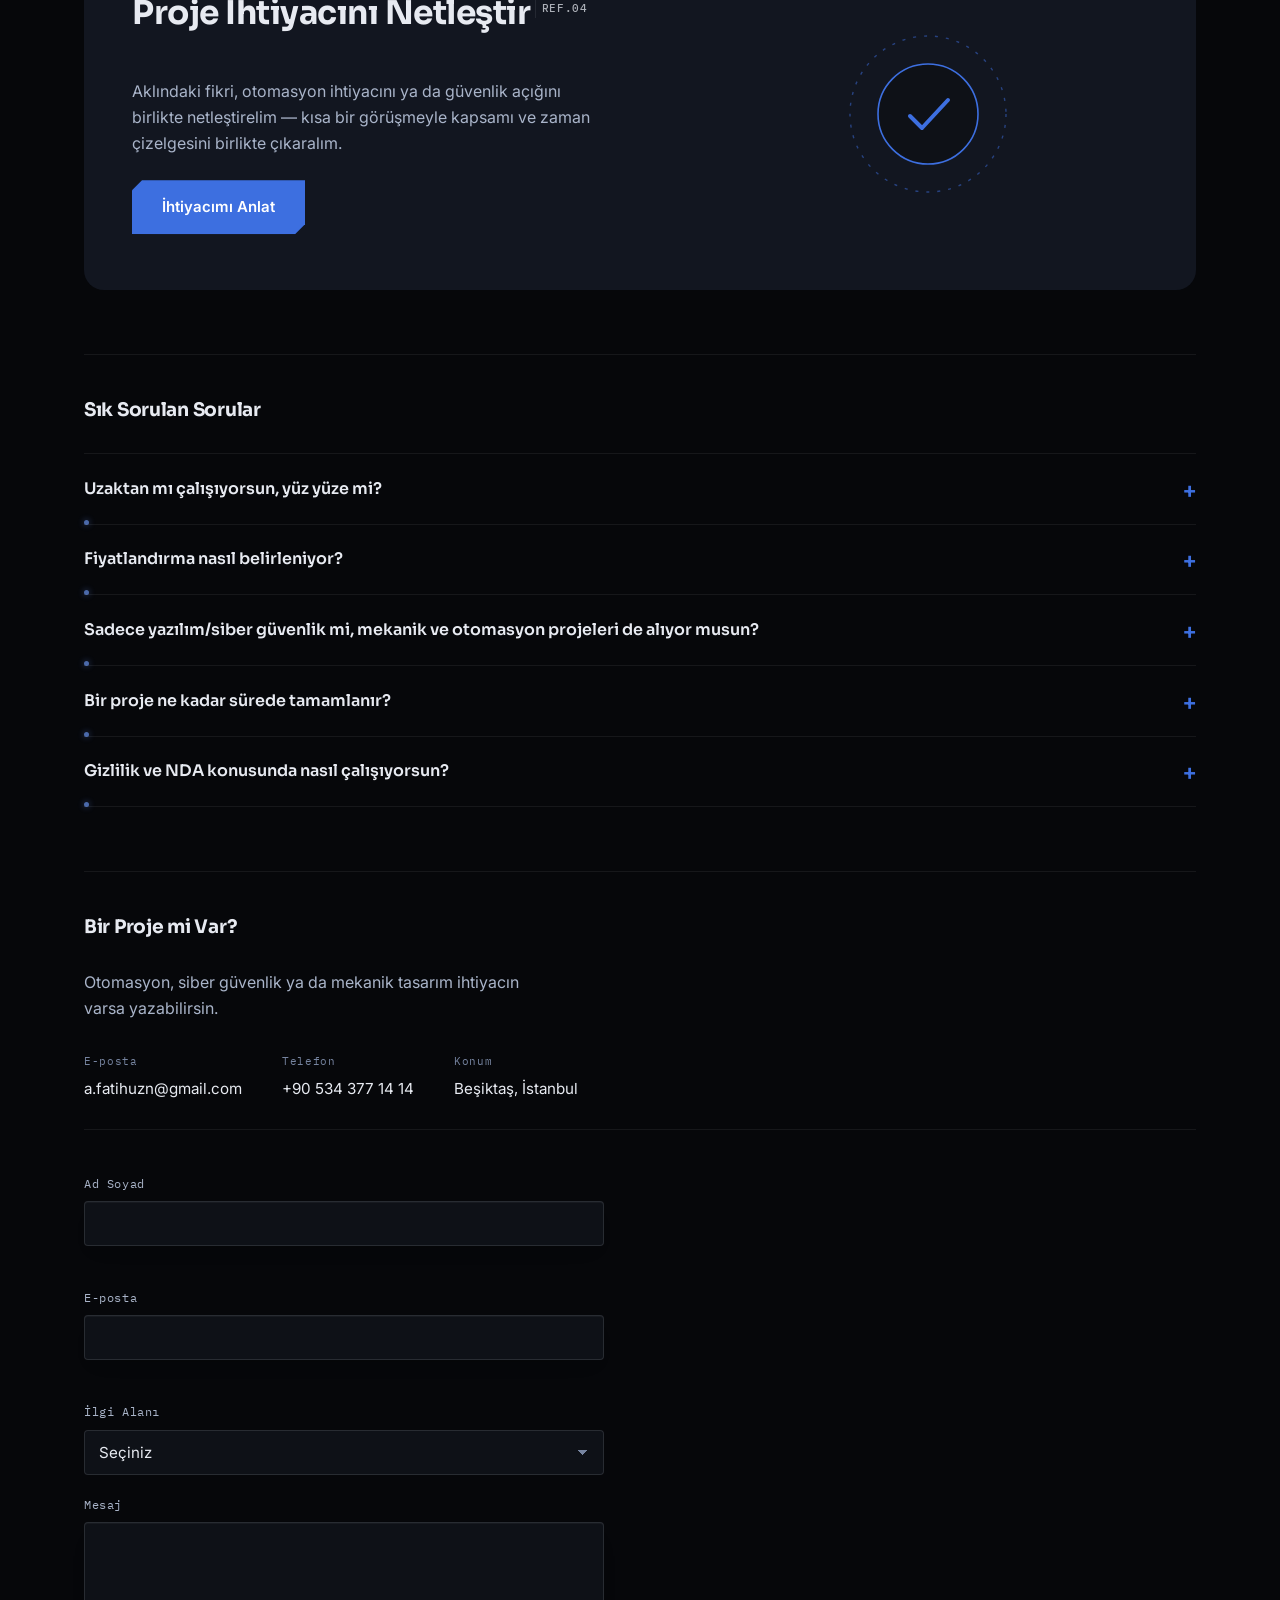
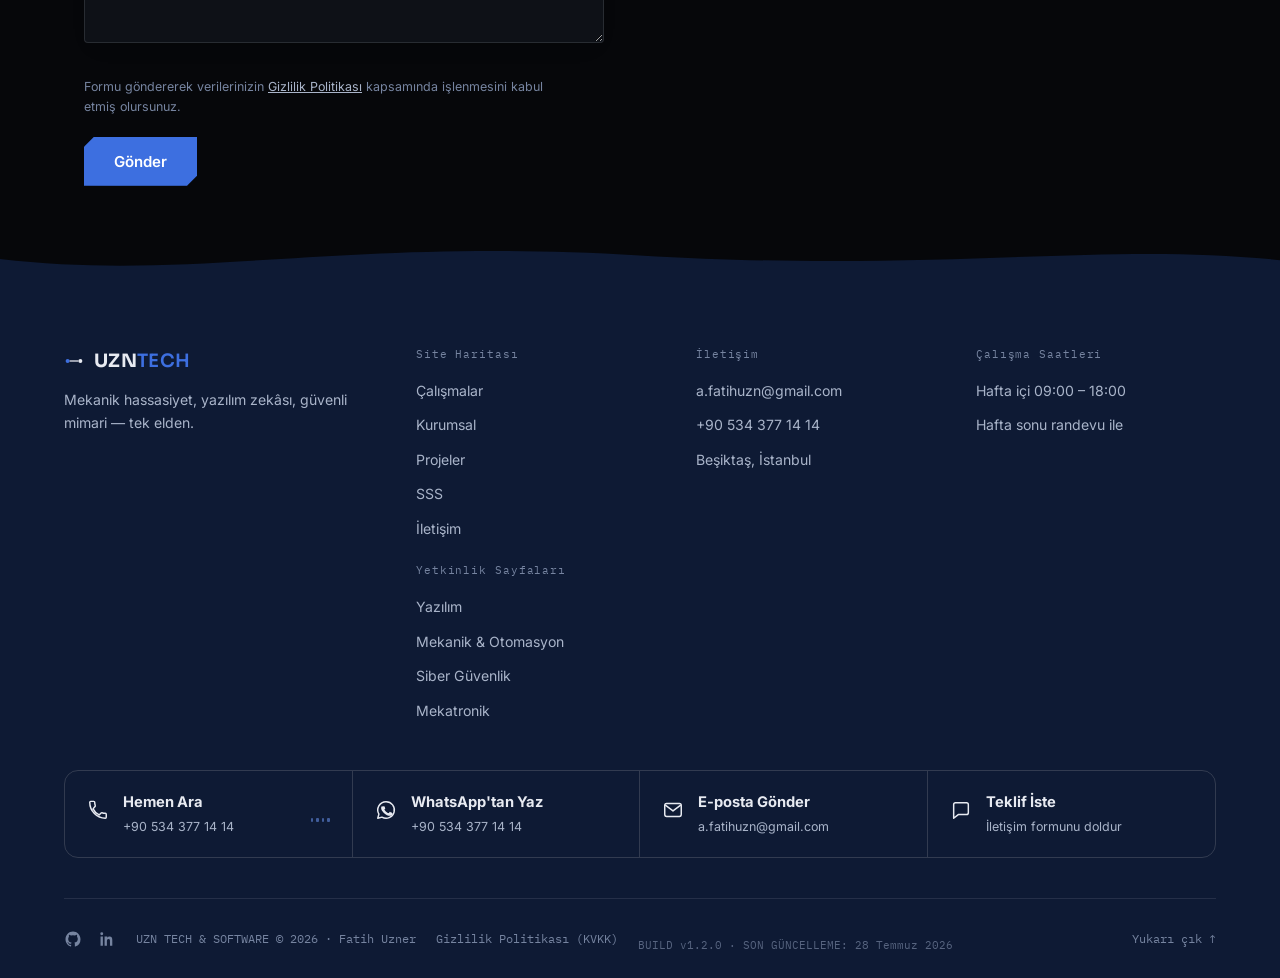
==== commit f36413c4: "Add files via upload" ====
--- a/index.html
+++ b/index.html
@@ -307,16 +307,16 @@
       <div class="hero-search">
         <svg width="18" height="18" viewBox="0 0 24 24" fill="none" aria-hidden="true"><circle cx="11" cy="11" r="7" stroke="currentColor" stroke-width="1.8"/><line x1="16.2" y1="16.2" x2="21" y2="21" stroke="currentColor" stroke-width="1.8" stroke-linecap="round"/></svg>
         <input type="text" id="heroSearchInput" placeholder="Nasıl yardımcı olabilirim? (ör. otomasyon, siber güvenlik...)" aria-label="Site içinde ara — sonuçlar hızlı gezinme panelinde açılır">
+        <span class="hero-search-cursor" aria-hidden="true"></span>
       </div>
 
       <div class="track-select">
         <p class="track-select-label">İlgi alanını seç, ilgili yetkinlik alanına atla</p>
-        <div class="track-switch" role="group" aria-label="Hizmet alanına göre içeriği filtrele">
-          <button type="button" class="track-btn" data-track-btn="yazilim">Yazılım</button>
-          <button type="button" class="track-btn" data-track-btn="mekanik">Mekanik &amp; Otomasyon</button>
-          <button type="button" class="track-btn" data-track-btn="siber">Siber Güvenlik</button>
-          <button type="button" class="track-btn" data-track-btn="ikisi">Mekatronik (İkisi)</button>
-          <button type="button" class="track-reset" data-track-reset aria-label="Filtreyi kaldır, tümünü göster">×</button>
+        <div class="track-switch" role="group" aria-label="Yetkinlik alanına git">
+          <a href="yazilim.html" class="track-btn">Yazılım</a>
+          <a href="mekanik-otomasyon.html" class="track-btn">Mekanik &amp; Otomasyon</a>
+          <a href="siber-guvenlik.html" class="track-btn">Siber Güvenlik</a>
+          <a href="mekatronik.html" class="track-btn">Mekatronik (İkisi)</a>
         </div>
       </div>
       <div class="hero-actions">
@@ -409,24 +409,9 @@
     </a>
   </nav>
 
-  <!-- SINGLE STAT CIRCLE — Buski'nin "Barajlarımızın Doluluk Oranları"
-       şeridiyle aynı yerleşim. Gerçek bir performans/memnuniyet verisi
-       birikince yüzde burada güncellenmeli; şimdilik eğitim ilerlemesi
-       gösteriliyor. -->
-  <section class="section stat-circle-band">
-    <div class="stat-circle-card">
-      <svg class="stat-circle-ring" width="104" height="104" viewBox="0 0 104 104" aria-hidden="true">
-        <circle cx="52" cy="52" r="44" stroke="var(--line)" stroke-width="10" fill="none"/>
-        <circle cx="52" cy="52" r="44" stroke="var(--accent)" stroke-width="10" fill="none" stroke-linecap="round" stroke-dasharray="276.5" stroke-dashoffset="60" transform="rotate(-90 52 52)"/>
-        <text x="52" y="58" text-anchor="middle" font-family="var(--font-display)" font-weight="800" font-size="20" fill="var(--text)">%78</text>
-      </svg>
-      <div class="stat-circle-label">
-        <h3>Mekatronik Mühendisliği — Eğitim İlerlemesi</h3>
-        <p>Bahçeşehir Üniversitesi'nde mekatronik mühendisliği eğitimimin geldiği aşama.</p>
-        <span class="stat-circle-tag">Güncel — 2026</span>
-      </div>
-    </div>
-  </section>
+  <!-- SINGLE STAT CIRCLE — v20: kaldırıldı, kurumsal.html'e taşındı
+       (kullanıcı kararı: eğitim ilerlemesi göstergesi U2 Kurumsal'da,
+       hemen üstündeki stat-band ile aynı yerde dursun). -->
 
   <!-- SERVICES — FAZ 2: Şematik Bağlantılar + Ağ Topolojisi Haritası.
        Kutulu feature-block düzeni yerine, sayfanın diğer yerlerindeki
--- a/style.css
+++ b/style.css
@@ -1046,30 +1046,66 @@
    placeholder, same convention already used in the Projeler section.
    ============================================================ */
 
-/* Hero search bar */
+/* Hero search bar — FAZ 6 / HUD Konsolu: yuvarlak pill'den, diğer hero
+   elemanlarıyla (sharp .btn, .hero-specs, node-motif) aynı dili konuşan
+   köşe-braketli bir "hedefleme konsolu"na geçildi. Köşe braketleri
+   ::before/::after ile L-şekli, sadece kenarlıksız iki kenar çiziliyor. */
 .hero-search {
+  position: relative;
   display: flex;
   align-items: center;
   gap: 12px;
   background: var(--bg-panel);
   border: 1px solid var(--line);
-  border-radius: 999px;
-  padding: 16px 22px;
+  border-radius: 0;
+  padding: 15px 20px;
   margin: 32px 0 0;
   max-width: 480px;
   box-shadow: 0 14px 32px -20px rgba(0,0,0,0.5);
-}
-.hero-search svg { flex-shrink: 0; color: var(--text-faint); }
+  transition: border-color 0.2s ease, box-shadow 0.2s ease;
+}
+.hero-search::before,
+.hero-search::after {
+  content: '';
+  position: absolute;
+  width: 9px;
+  height: 9px;
+  border: 1px solid var(--accent);
+  opacity: 0.65;
+  pointer-events: none;
+}
+.hero-search::before { top: -1px; left: -1px; border-right: none; border-bottom: none; }
+.hero-search::after { bottom: -1px; right: -1px; border-left: none; border-top: none; }
+.hero-search:focus-within {
+  border-color: var(--accent-2);
+  box-shadow: 0 0 0 1px var(--accent-2), 0 14px 32px -18px rgba(61,111,224,0.45);
+}
+.hero-search:focus-within::before,
+.hero-search:focus-within::after { opacity: 1; border-color: var(--accent-bright); }
+.hero-search svg { flex-shrink: 0; color: var(--accent-2); }
 .hero-search input {
   border: none;
   outline: none;
   background: none;
-  font-family: var(--font-body);
-  font-size: 0.95rem;
+  font-family: var(--font-mono);
+  font-size: 0.86rem;
+  letter-spacing: 0.01em;
   color: var(--text);
   width: 100%;
 }
 .hero-search input::placeholder { color: var(--text-faint); }
+.hero-search-cursor {
+  flex-shrink: 0;
+  width: 7px;
+  height: 15px;
+  background: var(--accent-2);
+  opacity: 0.5;
+  animation: boot-blink 0.9s step-end infinite;
+}
+.hero-search:focus-within .hero-search-cursor { background: var(--accent-bright); opacity: 0.9; }
+@media (prefers-reduced-motion: reduce) {
+  .hero-search-cursor { animation: none; }
+}
 
 /* Floating quick-tile row, overlapping the hero/next section boundary */
 .quick-tiles {
@@ -2632,15 +2668,34 @@
 .contact-form .btn { align-self: flex-start; border: none; cursor: pointer; }
 .form-consent { color: var(--text-faint); font-size: 0.78rem; margin: -8px 0 0; }
 
-/* Hero track filter — soft yazılım/mekanik/siber/ikisi switch */
+/* Hero track filter — FAZ 6 / HUD Konsolu: yuvarlak kart + pill butonlar,
+   diğer hero elemanlarıyla (sharp .btn, .hero-specs, .hero-search) aynı
+   sert-köşeli dile geçirildi. Panel üstte ince accent şerit + iki köşede
+   HUD braketi taşıyor; her chip artık küçük bir "sinyal" noktasıyla
+   etiketleniyor (aktifken yanıyor), pill yerine .btn ile aynı 10px
+   çentik-kesim kullanıyor. */
 /* v18: adı aynı kaldı ama artık bir filtre değil — bkz. app.js Track-select yorumu. */
 .track-select {
+  position: relative;
   background: var(--bg-panel);
   border: 1px solid var(--line);
-  border-radius: 12px;
+  border-top: 2px solid var(--accent-2);
+  border-radius: 0;
   padding: 16px 18px 18px;
   margin: 8px 0 40px;
 }
+.track-select::before,
+.track-select::after {
+  content: '';
+  position: absolute;
+  width: 10px;
+  height: 10px;
+  border: 1px solid var(--accent);
+  opacity: 0.55;
+  pointer-events: none;
+}
+.track-select::before { top: -1px; left: -1px; border-right: none; border-bottom: none; }
+.track-select::after { bottom: -1px; right: -1px; border-left: none; border-top: none; }
 .track-select-label {
   font-family: var(--font-mono);
   font-size: 0.72rem;
@@ -2651,38 +2706,47 @@
 }
 .track-switch { display: flex; flex-wrap: wrap; align-items: center; gap: 10px; margin: 0; }
 .track-btn {
+  position: relative;
+  display: inline-block;
   background: var(--bg-panel);
   border: 1px solid var(--line);
-  border-radius: 999px;
+  border-radius: 0;
+  clip-path: polygon(7px 0, 100% 0, 100% calc(100% - 7px), calc(100% - 7px) 100%, 0 100%, 0 7px);
   color: var(--text-dim);
   font-family: var(--font-mono);
-  font-size: 0.78rem;
-  padding: 8px 16px;
+  font-size: 0.75rem;
+  letter-spacing: 0.03em;
+  text-transform: uppercase;
+  text-decoration: none;
+  padding: 9px 16px 9px 26px;
   cursor: pointer;
   transition: border-color 0.2s ease, color 0.2s ease, background 0.2s ease;
 }
+.track-btn::before {
+  content: '';
+  position: absolute;
+  left: 11px;
+  top: 50%;
+  transform: translateY(-50%);
+  width: 6px;
+  height: 6px;
+  border-radius: 50%;
+  background: var(--text-faint);
+  transition: background 0.2s ease, box-shadow 0.2s ease;
+}
 .track-btn:hover { border-color: var(--accent-2); color: var(--text); }
-.track-btn.is-active { border-color: var(--accent); color: var(--accent); background: var(--bg-panel-alt); }
-.track-reset {
-  background: none;
-  border: 1px solid var(--line);
-  color: var(--text-faint);
-  font-family: var(--font-mono);
-  font-size: 0.9rem;
-  line-height: 1;
-  width: 26px;
-  height: 26px;
-  border-radius: 50%;
-  cursor: pointer;
-  display: none;
-  align-items: center;
-  justify-content: center;
-  padding: 0;
-}
-.track-reset:hover { color: var(--text); border-color: var(--accent-2); }
-/* v18: filtre kaldırıldı (bkz. app.js) — reset artık "seçimi/açık düğümü
-   temizle" işlevi görüyor, herhangi bir track butonu aktifken görünür. */
-.track-switch:has(.track-btn.is-active) .track-reset { display: inline-flex; }
+.track-btn.is-active {
+  border-color: var(--accent);
+  color: var(--accent-bright);
+  background: var(--bg-panel-alt);
+}
+.track-btn.is-active::before {
+  background: var(--accent-bright);
+  box-shadow: 0 0 6px 1px var(--accent-bright);
+}
+/* v20: .track-reset kaldırıldı — track-btn artık `<a href>` olarak
+   doğrudan sayfaya gidiyor, "seçim" kavramı yok, temizlenecek bir
+   şey kalmadı. */
 .form-consent a { color: var(--text-dim); }
 .form-consent a:hover { color: var(--accent-bright); }
 
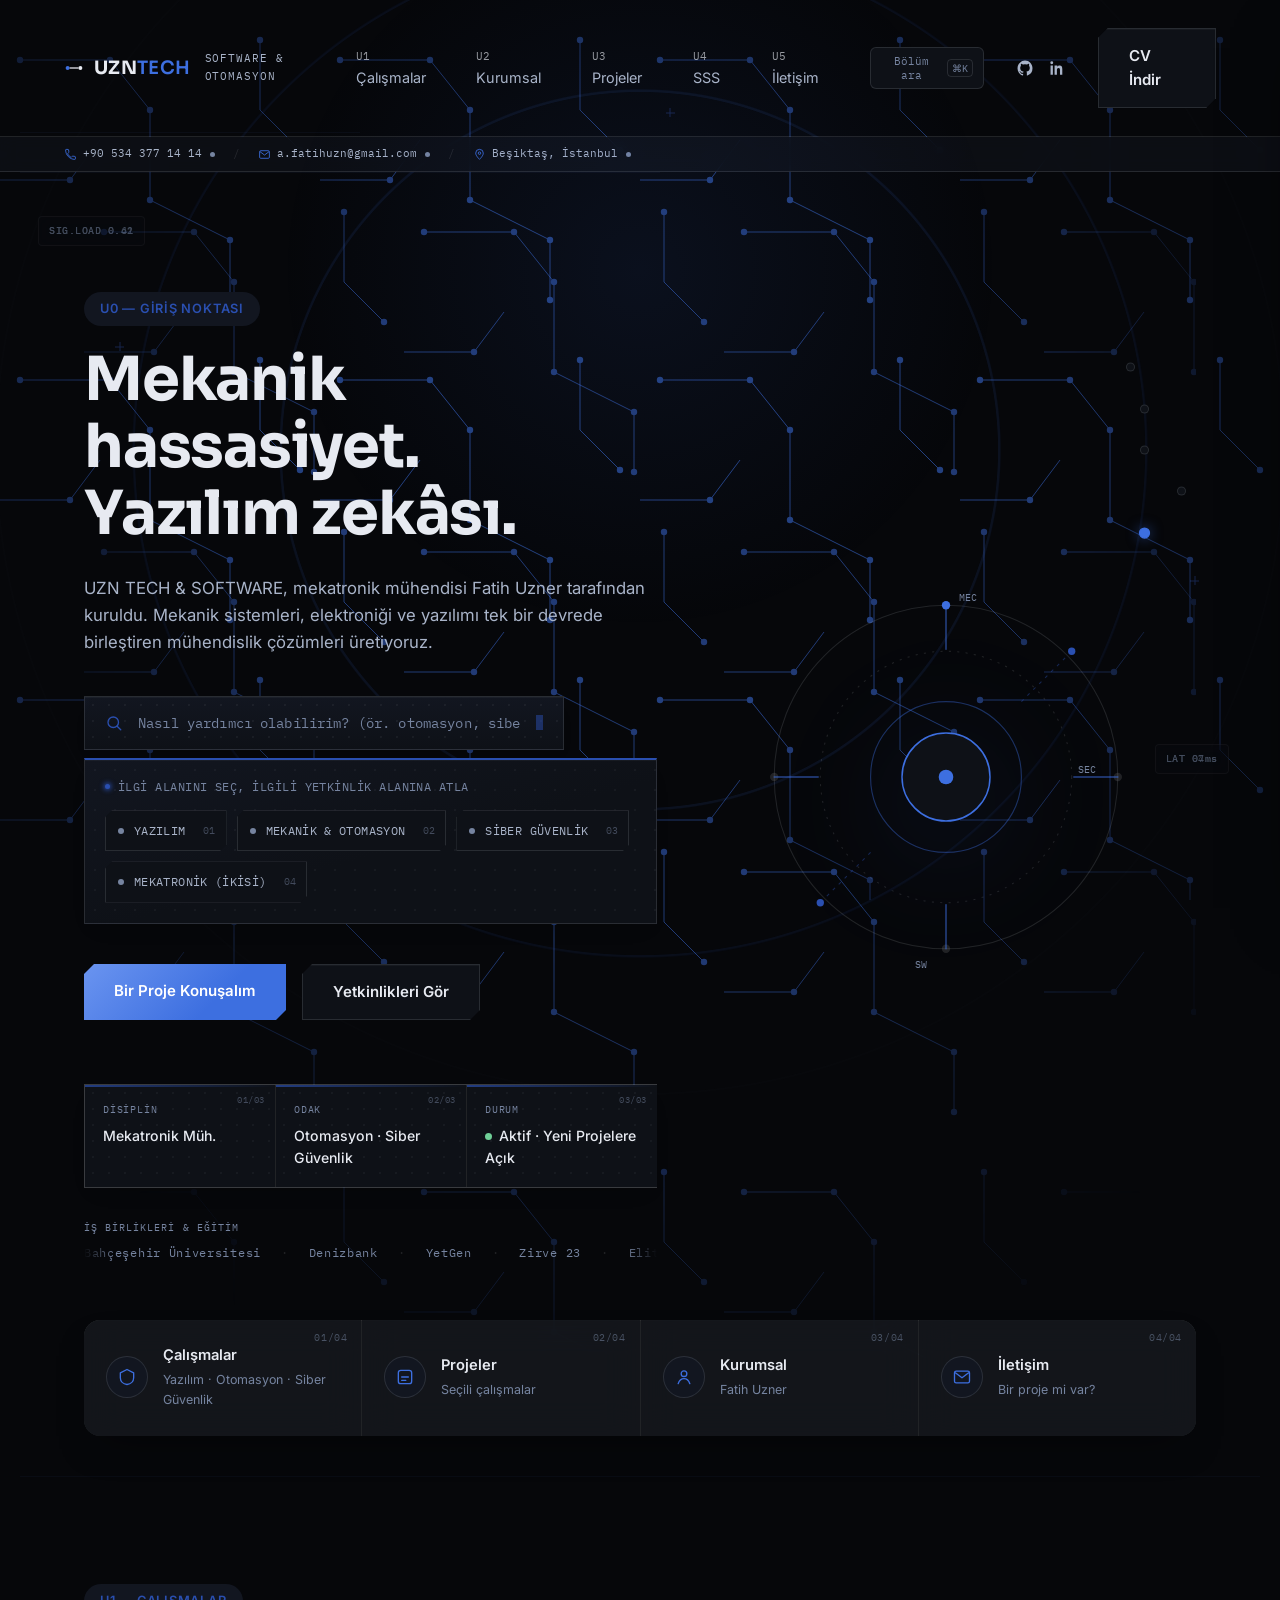
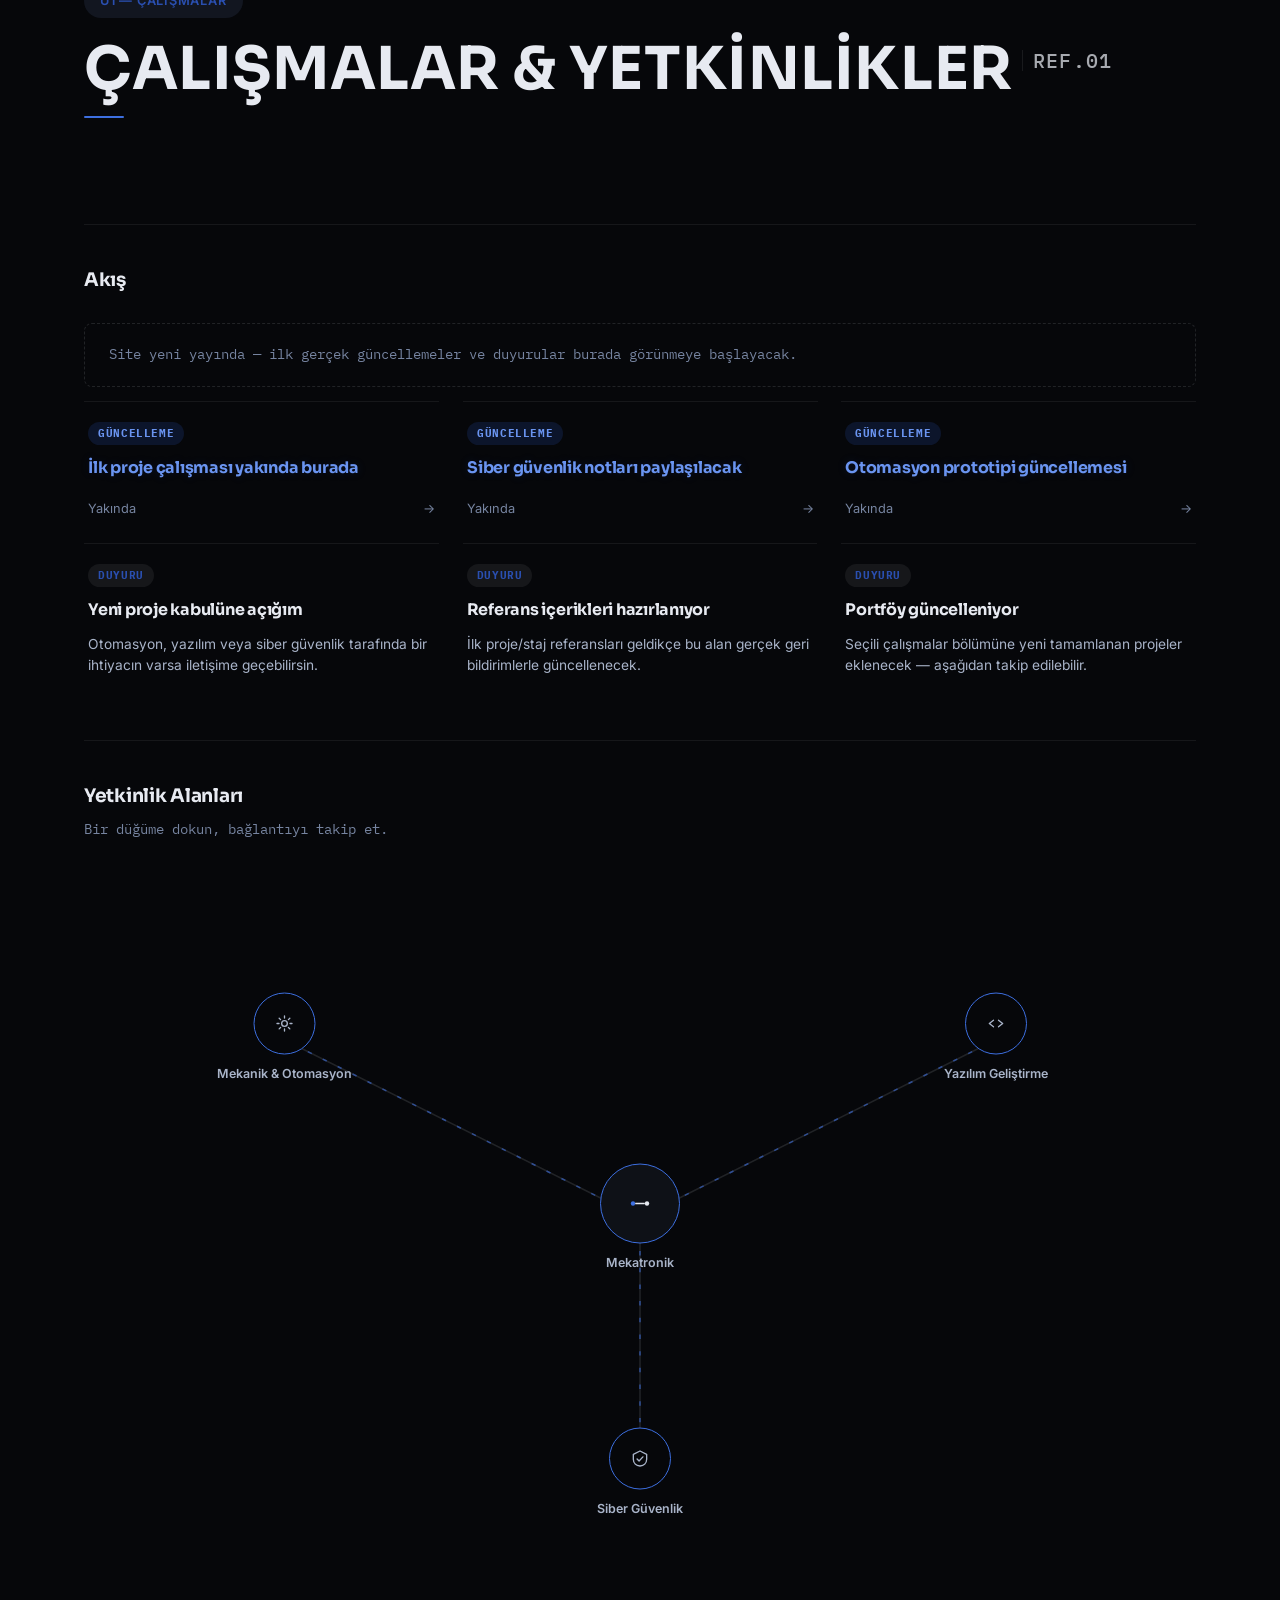
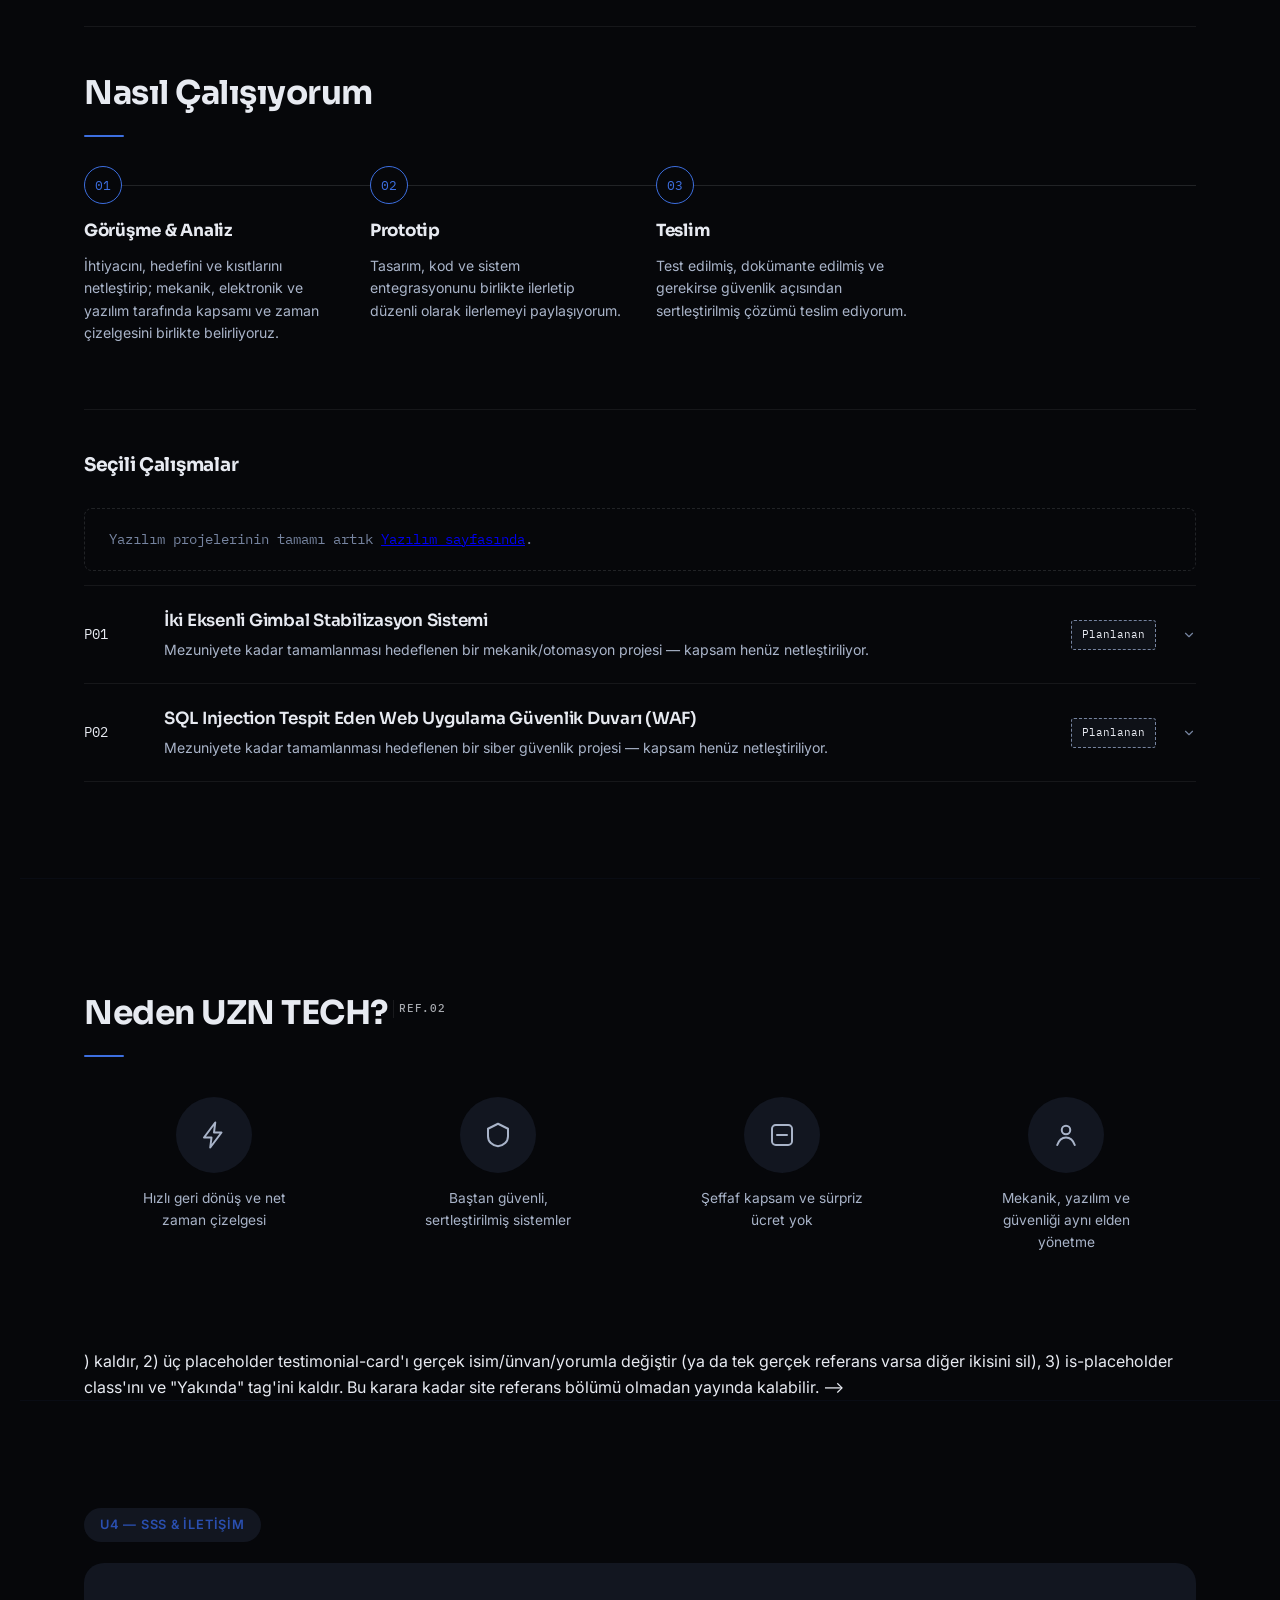
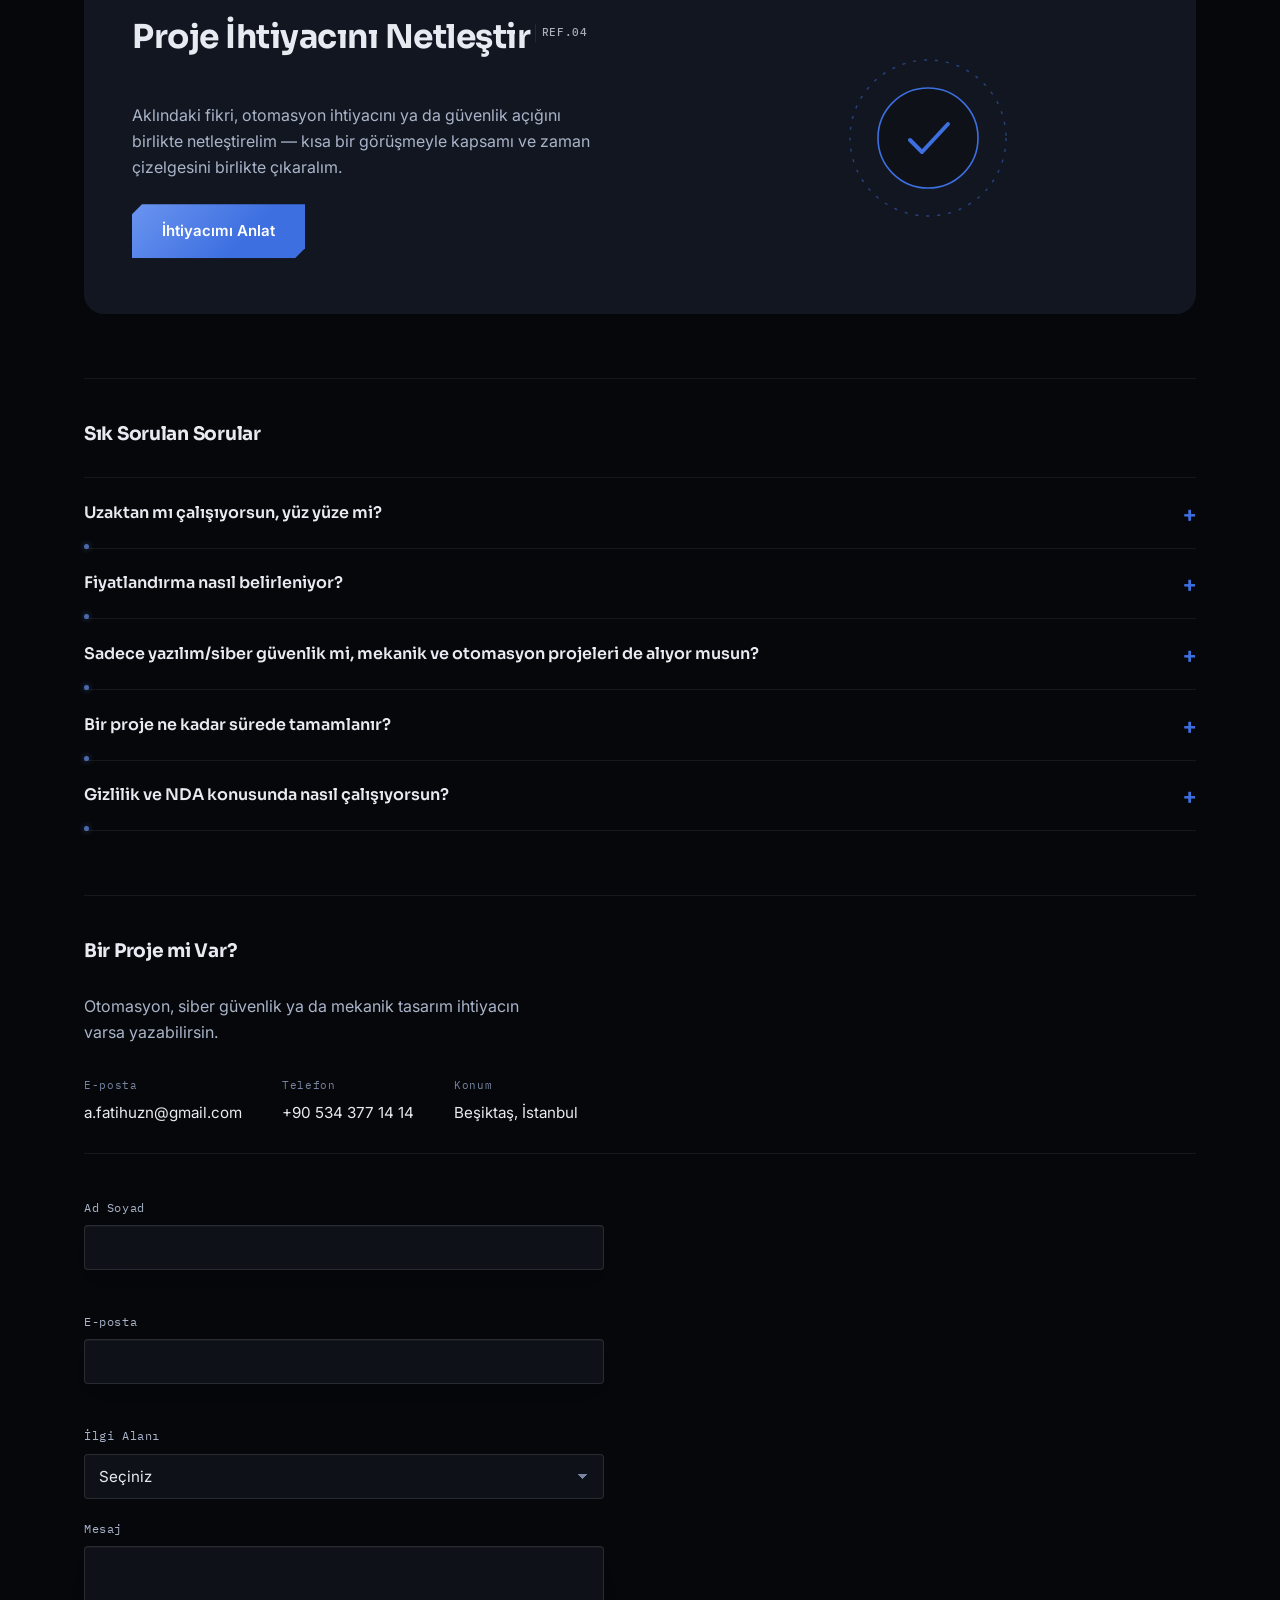
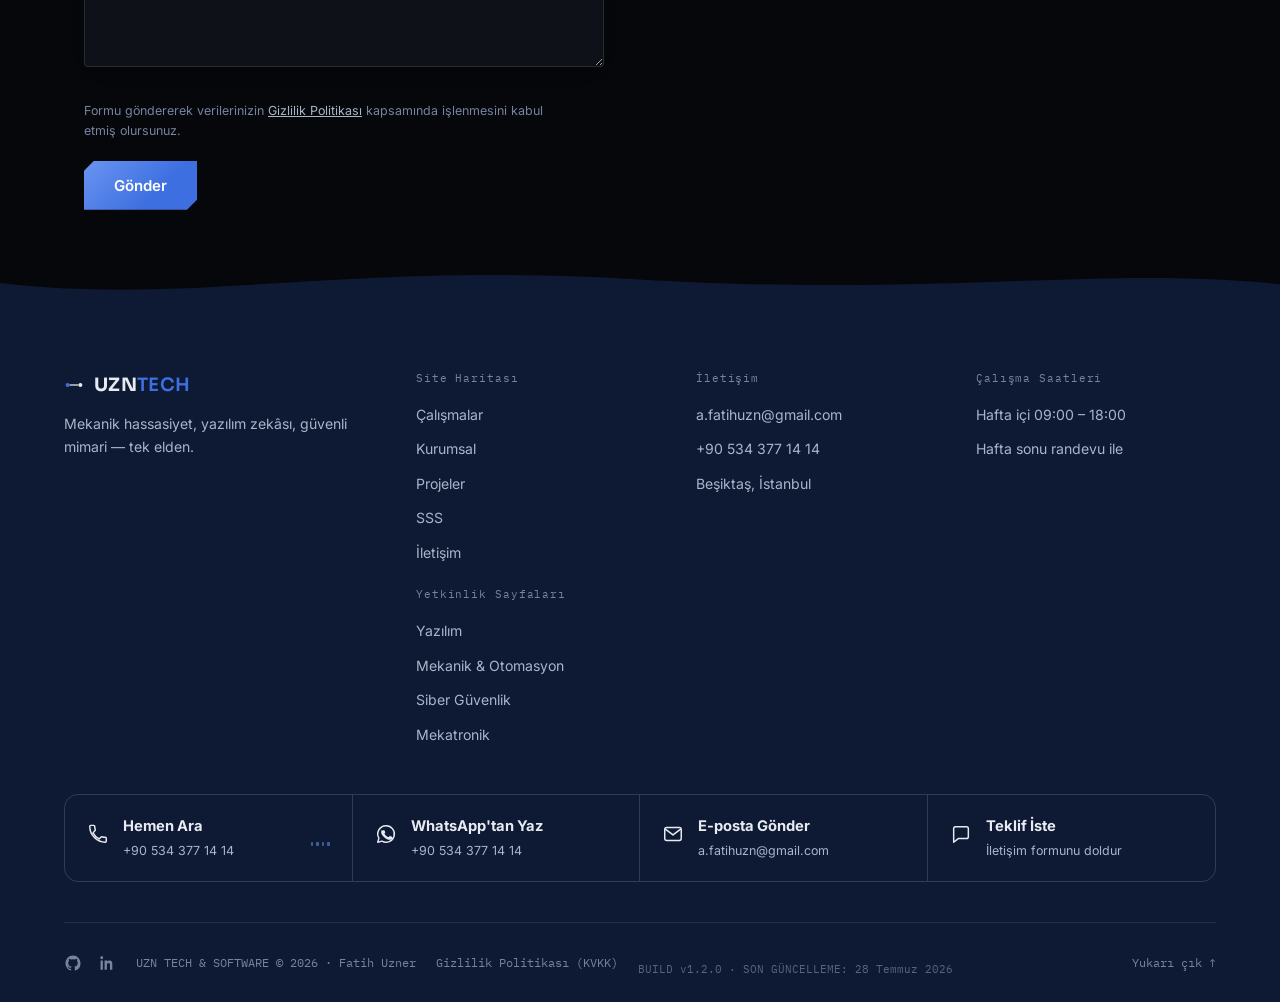
==== commit 7ca4c787: "Add files via upload" ====
--- a/index.html
+++ b/index.html
@@ -305,6 +305,7 @@
         mühendislik çözümleri üretiyoruz.
       </p>
       <div class="hero-search">
+        <span class="hero-search-scan" aria-hidden="true"></span>
         <svg width="18" height="18" viewBox="0 0 24 24" fill="none" aria-hidden="true"><circle cx="11" cy="11" r="7" stroke="currentColor" stroke-width="1.8"/><line x1="16.2" y1="16.2" x2="21" y2="21" stroke="currentColor" stroke-width="1.8" stroke-linecap="round"/></svg>
         <input type="text" id="heroSearchInput" placeholder="Nasıl yardımcı olabilirim? (ör. otomasyon, siber güvenlik...)" aria-label="Site içinde ara — sonuçlar hızlı gezinme panelinde açılır">
         <span class="hero-search-cursor" aria-hidden="true"></span>
--- a/style.css
+++ b/style.css
@@ -1054,15 +1054,18 @@
   position: relative;
   display: flex;
   align-items: center;
-  gap: 12px;
-  background: var(--bg-panel);
+  gap: 13px;
+  background:
+    radial-gradient(circle, rgba(231,234,241,0.05) 1px, transparent 1px) 0 0 / 16px 16px,
+    linear-gradient(180deg, var(--bg-panel-alt), var(--bg-panel));
   border: 1px solid var(--line);
   border-radius: 0;
-  padding: 15px 20px;
+  padding: 16px 20px;
   margin: 32px 0 0;
   max-width: 480px;
-  box-shadow: 0 14px 32px -20px rgba(0,0,0,0.5);
-  transition: border-color 0.2s ease, box-shadow 0.2s ease;
+  box-shadow: var(--elev-1);
+  overflow: hidden;
+  transition: border-color 0.25s ease, box-shadow 0.25s ease, background 0.25s ease;
 }
 .hero-search::before,
 .hero-search::after {
@@ -1073,16 +1076,50 @@
   border: 1px solid var(--accent);
   opacity: 0.65;
   pointer-events: none;
+  z-index: 2;
+  transition: opacity 0.2s ease, border-color 0.2s ease, width 0.2s ease, height 0.2s ease;
 }
 .hero-search::before { top: -1px; left: -1px; border-right: none; border-bottom: none; }
 .hero-search::after { bottom: -1px; right: -1px; border-left: none; border-top: none; }
+.hero-search:hover { border-color: var(--line-soft); box-shadow: var(--elev-2); }
 .hero-search:focus-within {
   border-color: var(--accent-2);
-  box-shadow: 0 0 0 1px var(--accent-2), 0 14px 32px -18px rgba(61,111,224,0.45);
+  box-shadow: 0 0 0 1px var(--accent-2), 0 0 0 5px var(--accent-2-dim), var(--elev-2);
 }
 .hero-search:focus-within::before,
-.hero-search:focus-within::after { opacity: 1; border-color: var(--accent-bright); }
-.hero-search svg { flex-shrink: 0; color: var(--accent-2); }
+.hero-search:focus-within::after { opacity: 1; border-color: var(--accent-bright); width: 12px; height: 12px; }
+/* İç tarayıcı ışını: yalnızca odaklanınca bir kez üstten geçer */
+.hero-search-scan {
+  position: absolute;
+  inset: 0;
+  overflow: hidden;
+  pointer-events: none;
+  z-index: 1;
+}
+.hero-search-scan::before {
+  content: '';
+  position: absolute;
+  top: 0;
+  left: -30%;
+  width: 30%;
+  height: 100%;
+  background: linear-gradient(90deg, transparent, rgba(106,148,240,0.16), transparent);
+  transform: skewX(-20deg);
+}
+.hero-search:focus-within .hero-search-scan::before {
+  animation: search-sweep 1s cubic-bezier(0.4,0,0.2,1);
+}
+@keyframes search-sweep {
+  to { left: 130%; }
+}
+.hero-search svg {
+  flex-shrink: 0;
+  color: var(--accent-2);
+  position: relative;
+  z-index: 2;
+  transition: color 0.2s ease, transform 0.2s ease;
+}
+.hero-search:focus-within svg { color: var(--accent-bright); transform: scale(1.06); }
 .hero-search input {
   border: none;
   outline: none;
@@ -1092,6 +1129,8 @@
   letter-spacing: 0.01em;
   color: var(--text);
   width: 100%;
+  position: relative;
+  z-index: 2;
 }
 .hero-search input::placeholder { color: var(--text-faint); }
 .hero-search-cursor {
@@ -1100,16 +1139,23 @@
   height: 15px;
   background: var(--accent-2);
   opacity: 0.5;
+  position: relative;
+  z-index: 2;
   animation: boot-blink 0.9s step-end infinite;
 }
 .hero-search:focus-within .hero-search-cursor { background: var(--accent-bright); opacity: 0.9; }
 @media (prefers-reduced-motion: reduce) {
   .hero-search-cursor { animation: none; }
-}
-
-/* Floating quick-tile row, overlapping the hero/next section boundary */
+  .hero-search:focus-within .hero-search-scan::before { animation: none; }
+}
+
+/* Floating quick-tile row, overlapping the hero/next section boundary.
+   FAZ 7 / HUD Panel Dili: nokta-grid zemin dokusu + mono index okuması
+   ("01 / 04" vb, aynı REF.0X / U0 etiket dilinde) diğer bileşenlerle
+   (.hero-search, .track-select, .hero-specs) tutarlı hale getirildi. */
 .quick-tiles {
   position: relative;
+  counter-reset: qtile;
   z-index: 2;
   max-width: 1240px;
   margin: -38px auto 40px;
@@ -1122,33 +1168,88 @@
   box-shadow: var(--elev-2);
 }
 .quick-tile {
-  background: var(--bg-panel);
-  padding: 20px 22px;
+  position: relative;
+  counter-increment: qtile;
+  background:
+    radial-gradient(circle, rgba(231,234,241,0.045) 1px, transparent 1px) 0 0 / 18px 18px,
+    var(--bg-panel);
+  padding: 24px 22px 26px;
   display: flex;
   align-items: center;
-  gap: 14px;
+  gap: 15px;
   text-decoration: none;
-  transition: background 0.2s ease;
-}
-.quick-tile:hover { background: var(--bg-panel-alt); }
+  overflow: hidden;
+  transition: background 0.25s ease, transform 0.25s ease, box-shadow 0.25s ease;
+}
+.quick-tile::before {
+  content: '';
+  position: absolute;
+  top: 0; left: 0; right: 0;
+  height: 2px;
+  background: linear-gradient(90deg, var(--accent), var(--accent-2));
+  transform: scaleX(0);
+  transform-origin: left;
+  transition: transform 0.3s ease;
+  z-index: 2;
+}
+.quick-tile::after {
+  content: counter(qtile, decimal-leading-zero) '/04';
+  position: absolute;
+  top: 10px;
+  right: 14px;
+  font-family: var(--font-mono);
+  font-size: 0.6rem;
+  letter-spacing: 0.06em;
+  color: var(--text-faint);
+  opacity: 0.55;
+  transition: color 0.25s ease, opacity 0.25s ease;
+}
+.quick-tile:hover {
+  background:
+    radial-gradient(circle, rgba(231,234,241,0.045) 1px, transparent 1px) 0 0 / 18px 18px,
+    var(--bg-panel-alt);
+  transform: translateY(-3px);
+  box-shadow: 0 16px 30px -18px rgba(61,111,224,0.45);
+  z-index: 1;
+}
+.quick-tile:hover::before { transform: scaleX(1); }
+.quick-tile:hover::after { color: var(--accent-bright); opacity: 0.9; }
 .quick-tile-icon {
-  width: 40px;
-  height: 40px;
+  position: relative;
+  width: 42px;
+  height: 42px;
   border-radius: 50%;
   background: var(--bg-panel-alt);
+  border: 1px solid var(--line);
   display: flex;
   align-items: center;
   justify-content: center;
   color: var(--accent);
   flex-shrink: 0;
-}
-.quick-tile-title { display: block; font-weight: 600; color: var(--text); font-size: 0.92rem; }
+  transition: background 0.25s ease, border-color 0.25s ease, color 0.25s ease, transform 0.25s ease, box-shadow 0.25s ease;
+}
+.quick-tile:hover .quick-tile-icon {
+  background: linear-gradient(135deg, var(--accent), var(--accent-2));
+  border-color: var(--accent-bright);
+  color: #ffffff;
+  transform: scale(1.1) rotate(-6deg);
+  box-shadow: 0 0 0 4px var(--accent-2-dim), 0 0 18px -2px rgba(106,148,240,0.7);
+}
+.quick-tile-title {
+  display: block;
+  font-weight: 600;
+  color: var(--text);
+  font-size: 0.92rem;
+  transition: color 0.2s ease, transform 0.2s ease;
+}
+.quick-tile:hover .quick-tile-title { color: var(--accent-bright); transform: translateX(2px); }
 .quick-tile-sub { display: block; color: var(--text-faint); font-size: 0.78rem; margin-top: 2px; }
 @media (max-width: 900px) {
   .quick-tiles { grid-template-columns: repeat(2, 1fr); margin-top: -24px; }
 }
 @media (max-width: 560px) {
   .quick-tiles { grid-template-columns: 1fr; margin: 16px auto 24px; box-shadow: none; border-radius: 12px; }
+  .quick-tile:hover { transform: none; }
 }
 
 /* Section head row: title + "Daha Fazla" link, Buski-style */
@@ -1591,11 +1692,55 @@
    --accent üzerinde WCAG AA (4.5:1) altına düşüyordu (navy 3.93:1,
    light 3.44:1). Beyaza çevrildi — 3 fazda da (4.62 / 5.34 / 6.1) AA
    geçiyor; .btn-spark zaten beyazdı, tema tutarlı kaldı. */
-.btn-primary { background: var(--accent); color: #ffffff; box-shadow: 0 10px 24px -10px rgba(61,111,224,0.55); }
-.btn-primary:hover { background: var(--accent-bright); transform: translateY(-1px); box-shadow: 0 14px 28px -10px rgba(61,111,224,0.6); }
+.btn-primary {
+  background: linear-gradient(135deg, var(--accent-bright), var(--accent) 65%);
+  color: #ffffff;
+  box-shadow: 0 10px 26px -10px rgba(61,111,224,0.6);
+}
+.btn-primary::after {
+  content: '';
+  position: absolute;
+  top: 0;
+  left: -60%;
+  width: 40%;
+  height: 100%;
+  background: linear-gradient(90deg, transparent, rgba(255,255,255,0.35), transparent);
+  transform: skewX(-20deg);
+  animation: btn-shimmer 3.2s ease-in-out infinite;
+  pointer-events: none;
+}
+@keyframes btn-shimmer {
+  0% { left: -60%; }
+  35%, 100% { left: 130%; }
+}
+.btn-primary:hover { background: linear-gradient(135deg, var(--accent-bright), var(--accent-2) 90%); transform: translateY(-2px); box-shadow: 0 16px 32px -10px rgba(61,111,224,0.65); }
 .btn-primary.magnetic:hover { transform: translate(var(--mbx), var(--mby)); }
-.btn-ghost { color: var(--text); border: 1px solid var(--line); background: var(--bg-panel); }
-.btn-ghost:hover { border-color: var(--accent); color: var(--accent-bright); }
+.btn-ghost {
+  position: relative;
+  color: var(--text);
+  border: 1px solid var(--line);
+  background: var(--bg-panel);
+  box-shadow: var(--elev-1);
+}
+.btn-ghost::before,
+.btn-ghost::after {
+  content: '';
+  position: absolute;
+  width: 7px;
+  height: 7px;
+  border: 1px solid var(--accent-2);
+  opacity: 0;
+  transition: opacity 0.2s ease;
+  pointer-events: none;
+}
+.btn-ghost::before { top: 4px; left: 4px; border-right: none; border-bottom: none; }
+.btn-ghost::after { bottom: 4px; right: 4px; border-left: none; border-top: none; }
+.btn-ghost:hover { border-color: var(--accent); color: var(--accent-bright); background: var(--bg-panel-alt); transform: translateY(-2px); box-shadow: var(--elev-2); }
+.btn-ghost:hover::before,
+.btn-ghost:hover::after { opacity: 0.85; }
+@media (prefers-reduced-motion: reduce) {
+  .btn-primary::after { animation: none; display: none; }
+}
 
 /* Button click spark — a brief flash at the click point, like a physical
    contact closing. Purely visual, no persistent state. */
@@ -1619,16 +1764,55 @@
 }
 
 .hero-specs {
+  position: relative;
+  counter-reset: spec;
   display: grid;
   grid-template-columns: repeat(3, 1fr);
   gap: 1px;
   background: var(--line);
   border: 1px solid var(--line);
   max-width: 620px;
-}
-.spec { background: var(--bg-panel); padding: 16px 18px; display: flex; flex-direction: column; gap: 6px; }
+  box-shadow: var(--elev-1);
+}
+.spec {
+  position: relative;
+  counter-increment: spec;
+  background:
+    radial-gradient(circle, rgba(231,234,241,0.045) 1px, transparent 1px) 0 0 / 16px 16px,
+    var(--bg-panel);
+  padding: 16px 18px 17px;
+  display: flex;
+  flex-direction: column;
+  gap: 7px;
+  overflow: hidden;
+  transition: background 0.25s ease;
+}
+.spec::before {
+  content: '';
+  position: absolute;
+  top: 0; left: 0; right: 0;
+  height: 2px;
+  background: linear-gradient(90deg, var(--accent-2), transparent);
+  opacity: 0.7;
+  transition: opacity 0.25s ease, background 0.25s ease;
+}
+.spec::after {
+  content: counter(spec, decimal-leading-zero) '/03';
+  position: absolute;
+  top: 8px;
+  right: 10px;
+  font-family: var(--font-mono);
+  font-size: 0.58rem;
+  letter-spacing: 0.06em;
+  color: var(--text-faint);
+  opacity: 0.5;
+  transition: color 0.25s ease, opacity 0.25s ease;
+}
+.spec:hover { background: radial-gradient(circle, rgba(231,234,241,0.045) 1px, transparent 1px) 0 0 / 16px 16px, var(--bg-panel-alt); }
+.spec:hover::before { opacity: 1; background: linear-gradient(90deg, var(--accent-bright), transparent); }
+.spec:hover::after { color: var(--accent-bright); opacity: 0.9; }
 .spec-label { font-family: var(--font-mono); font-size: 0.65rem; color: var(--text-faint); letter-spacing: 0.08em; }
-.spec-val { font-size: 0.88rem; color: var(--text); }
+.spec-val { font-size: 0.88rem; color: var(--text); font-weight: 500; }
 @media (max-width: 640px) { .hero-specs { grid-template-columns: 1fr; } }
 
 /* FAZ 1 / Sürekli Bant: statik metin yerine yavaş, sonsuz kayan bir
@@ -2677,13 +2861,20 @@
 /* v18: adı aynı kaldı ama artık bir filtre değil — bkz. app.js Track-select yorumu. */
 .track-select {
   position: relative;
-  background: var(--bg-panel);
+  counter-reset: tbtn;
+  background:
+    radial-gradient(circle, rgba(231,234,241,0.045) 1px, transparent 1px) 0 0 / 20px 20px,
+    linear-gradient(165deg, var(--bg-panel-alt), var(--bg-panel) 55%);
   border: 1px solid var(--line);
   border-top: 2px solid var(--accent-2);
   border-radius: 0;
-  padding: 16px 18px 18px;
+  padding: 18px 20px 20px;
   margin: 8px 0 40px;
-}
+  box-shadow: var(--elev-1);
+  overflow: hidden;
+  transition: box-shadow 0.25s ease, border-color 0.25s ease;
+}
+.track-select:hover { box-shadow: var(--elev-2); }
 .track-select::before,
 .track-select::after {
   content: '';
@@ -2693,21 +2884,36 @@
   border: 1px solid var(--accent);
   opacity: 0.55;
   pointer-events: none;
+  animation: boot-corner-pulse 3.2s ease-in-out infinite;
 }
 .track-select::before { top: -1px; left: -1px; border-right: none; border-bottom: none; }
-.track-select::after { bottom: -1px; right: -1px; border-left: none; border-top: none; }
+.track-select::after { bottom: -1px; right: -1px; border-left: none; border-top: none; animation-delay: 1.6s; }
 .track-select-label {
+  position: relative;
+  display: flex;
+  align-items: center;
+  gap: 8px;
   font-family: var(--font-mono);
   font-size: 0.72rem;
   letter-spacing: 0.04em;
   text-transform: uppercase;
   color: var(--text-faint);
-  margin: 0 0 12px;
-}
-.track-switch { display: flex; flex-wrap: wrap; align-items: center; gap: 10px; margin: 0; }
+  margin: 0 0 14px;
+}
+.track-select-label::before {
+  content: '';
+  width: 5px;
+  height: 5px;
+  border-radius: 50%;
+  background: var(--accent-2);
+  box-shadow: 0 0 5px 1px var(--accent-2);
+}
+.track-switch { position: relative; display: flex; flex-wrap: wrap; align-items: center; gap: 10px; margin: 0; }
 .track-btn {
   position: relative;
-  display: inline-block;
+  counter-increment: tbtn;
+  display: inline-flex;
+  align-items: center;
   background: var(--bg-panel);
   border: 1px solid var(--line);
   border-radius: 0;
@@ -2718,14 +2924,15 @@
   letter-spacing: 0.03em;
   text-transform: uppercase;
   text-decoration: none;
-  padding: 9px 16px 9px 26px;
+  padding: 10px 40px 10px 28px;
   cursor: pointer;
-  transition: border-color 0.2s ease, color 0.2s ease, background 0.2s ease;
+  overflow: hidden;
+  transition: border-color 0.2s ease, color 0.2s ease, background 0.2s ease, transform 0.2s ease, box-shadow 0.2s ease;
 }
 .track-btn::before {
   content: '';
   position: absolute;
-  left: 11px;
+  left: 12px;
   top: 50%;
   transform: translateY(-50%);
   width: 6px;
@@ -2733,16 +2940,47 @@
   border-radius: 50%;
   background: var(--text-faint);
   transition: background 0.2s ease, box-shadow 0.2s ease;
-}
-.track-btn:hover { border-color: var(--accent-2); color: var(--text); }
+  z-index: 1;
+}
+.track-btn::after {
+  content: counter(tbtn, decimal-leading-zero);
+  position: absolute;
+  right: 10px;
+  top: 50%;
+  transform: translateY(-50%);
+  font-size: 0.62rem;
+  color: var(--text-faint);
+  opacity: 0.5;
+  transition: color 0.2s ease, opacity 0.2s ease;
+}
+.track-btn:hover {
+  border-color: var(--accent-2);
+  color: var(--text);
+  background: var(--bg-panel-alt);
+  transform: translateY(-2px);
+  box-shadow: 0 10px 20px -12px rgba(61,111,224,0.55);
+}
+.track-btn:hover::before { background: var(--accent-2); }
+.track-btn:hover::after { color: var(--accent-bright); opacity: 0.9; }
 .track-btn.is-active {
   border-color: var(--accent);
   color: var(--accent-bright);
   background: var(--bg-panel-alt);
+  box-shadow: 0 0 0 1px var(--accent-2-dim), 0 0 16px -4px rgba(106,148,240,0.5);
 }
 .track-btn.is-active::before {
   background: var(--accent-bright);
   box-shadow: 0 0 6px 1px var(--accent-bright);
+  animation: track-dot-pulse 2s ease-out infinite;
+}
+.track-btn.is-active::after { color: var(--accent-bright); opacity: 0.85; }
+@keyframes track-dot-pulse {
+  0% { box-shadow: 0 0 6px 1px var(--accent-bright), 0 0 0 0 rgba(106,148,240,0.5); }
+  70% { box-shadow: 0 0 6px 1px var(--accent-bright), 0 0 0 6px rgba(106,148,240,0); }
+  100% { box-shadow: 0 0 6px 1px var(--accent-bright), 0 0 0 0 rgba(106,148,240,0); }
+}
+@media (prefers-reduced-motion: reduce) {
+  .track-select::before, .track-select::after, .track-btn.is-active::before { animation: none; }
 }
 /* v20: .track-reset kaldırıldı — track-btn artık `<a href>` olarak
    doğrudan sayfaya gidiyor, "seçim" kavramı yok, temizlenecek bir
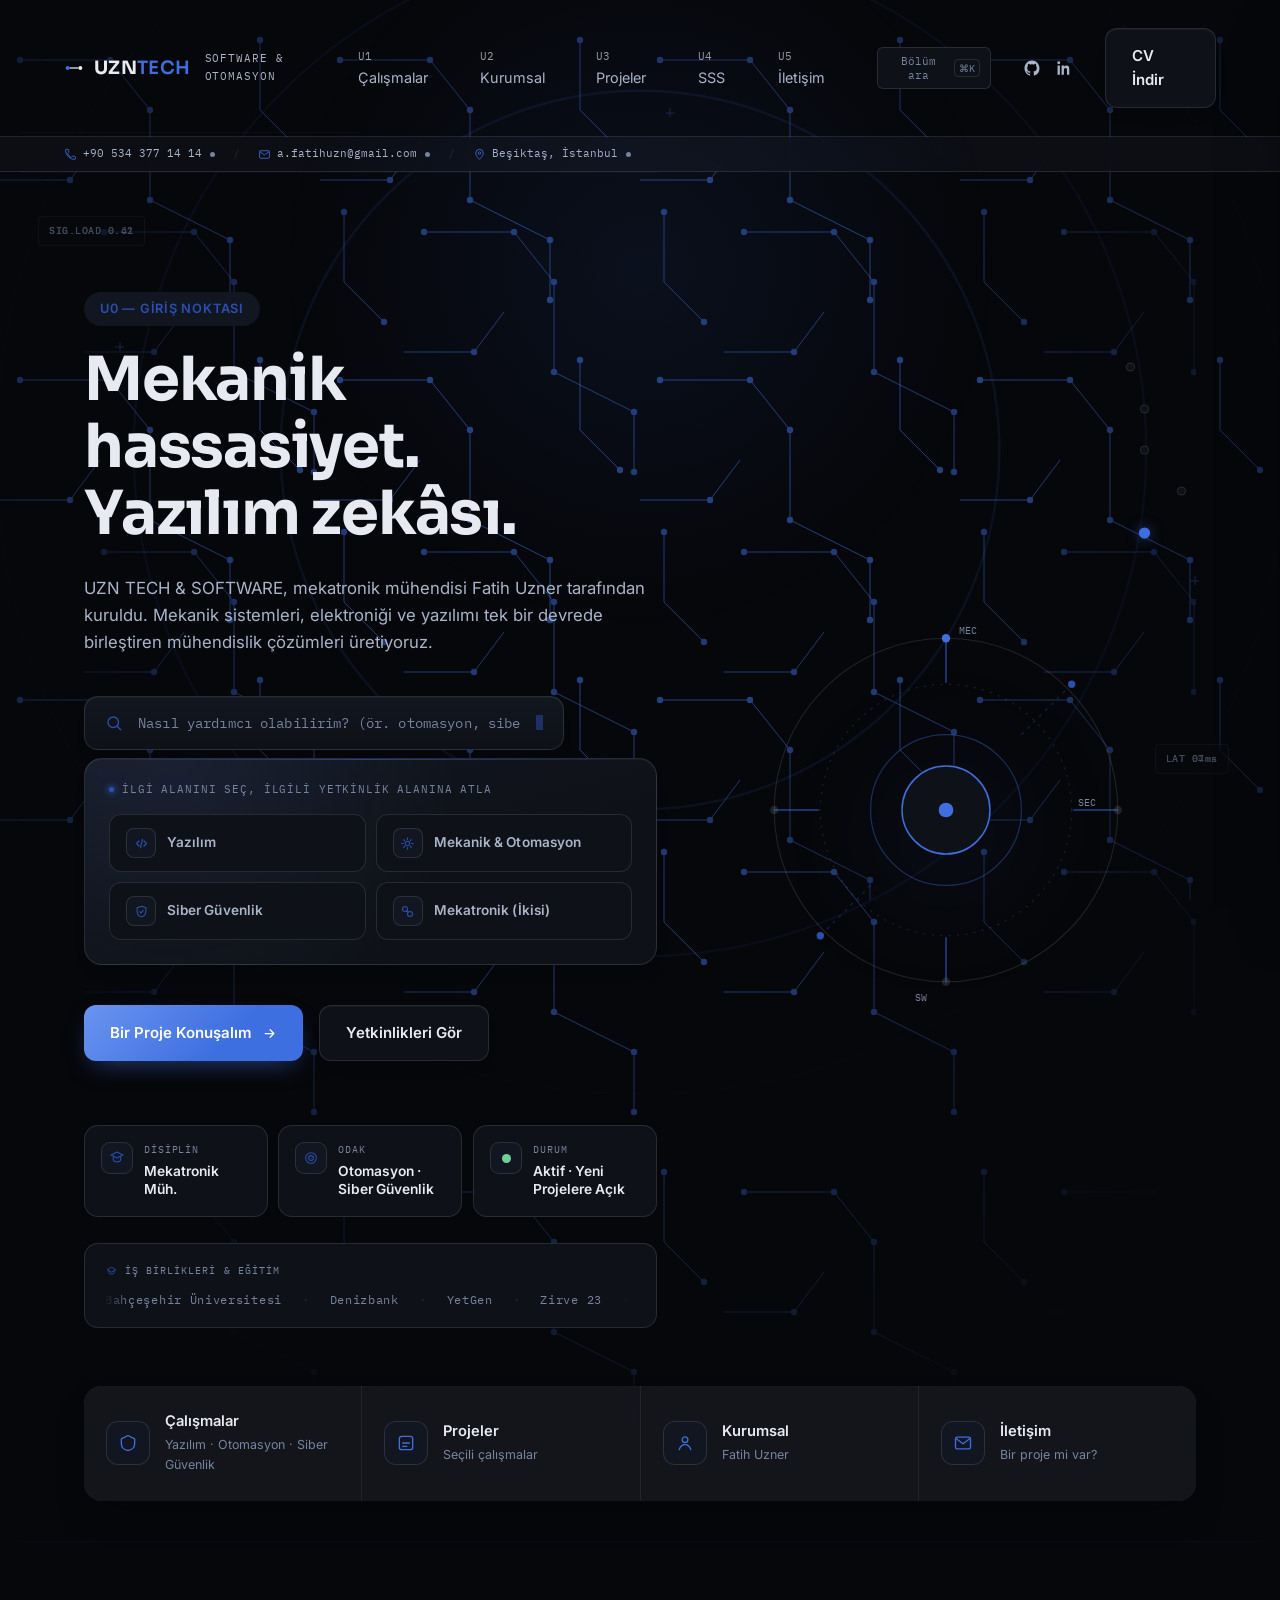
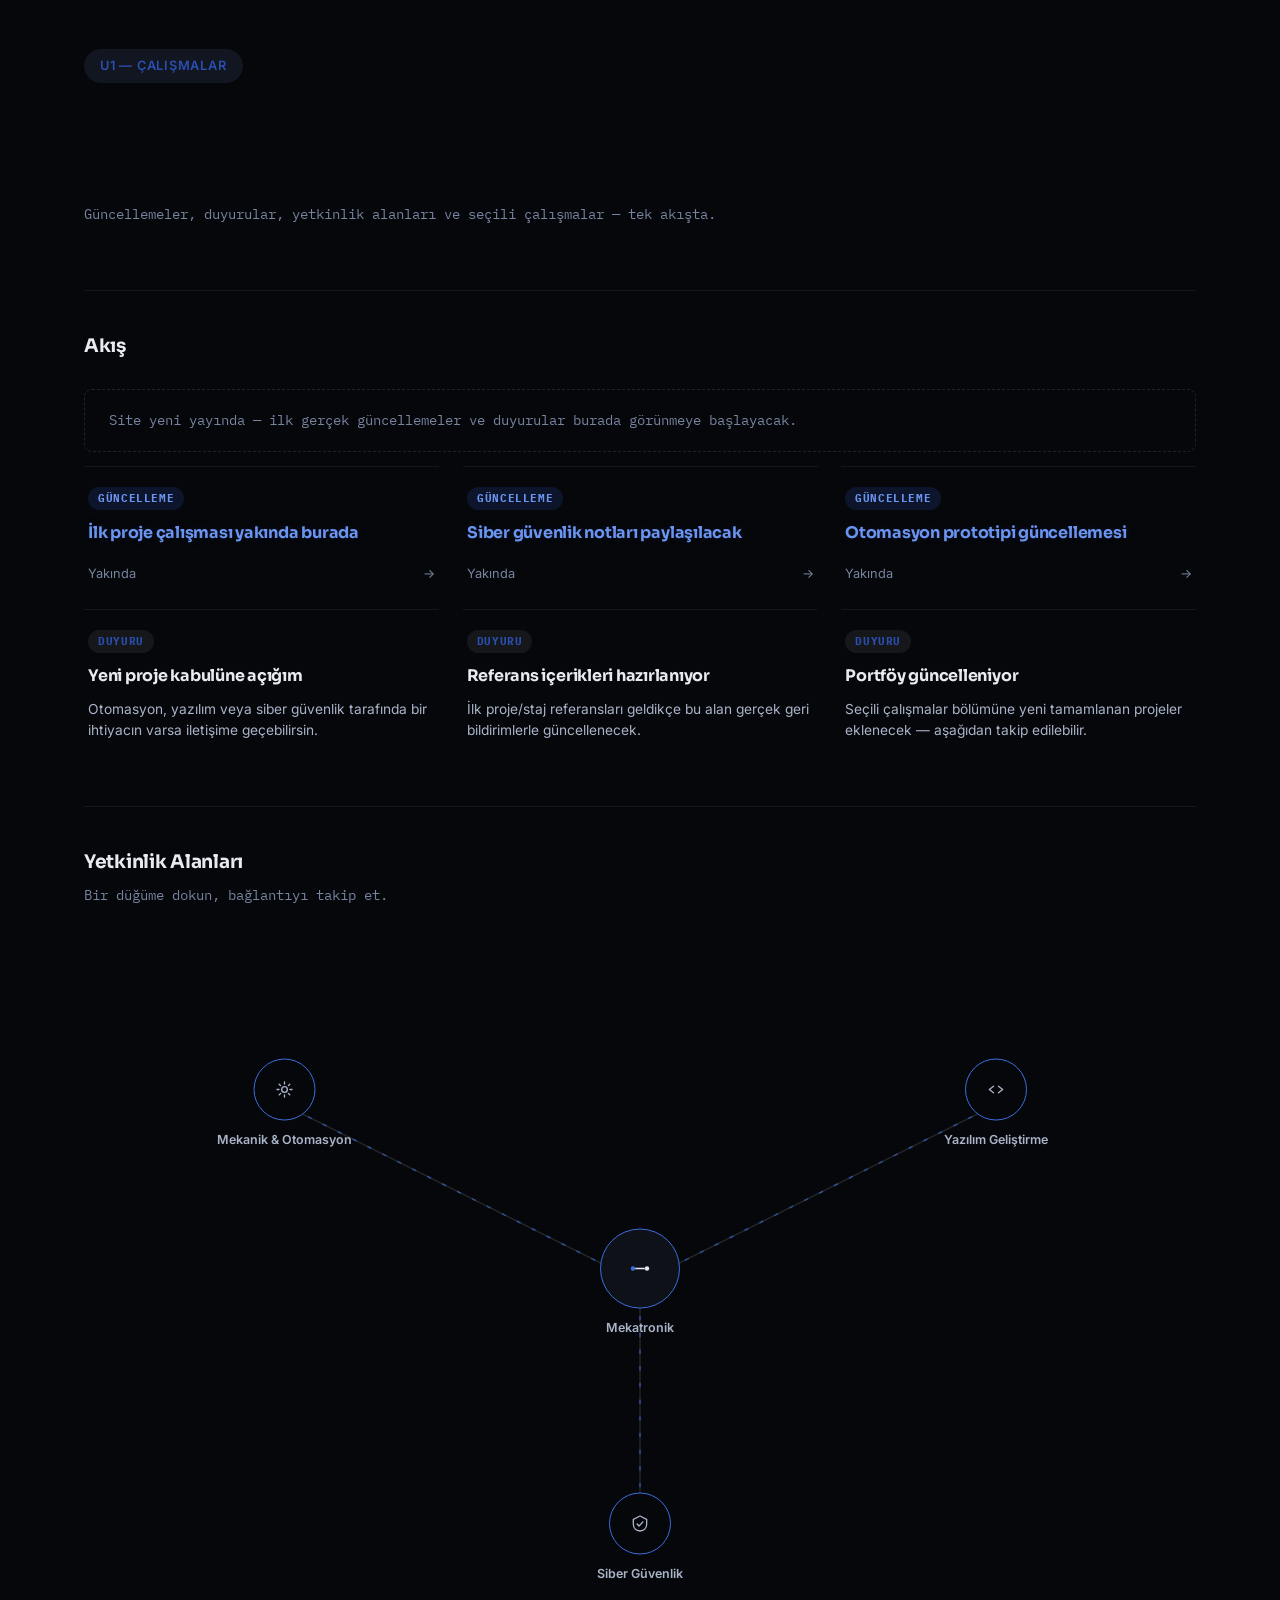
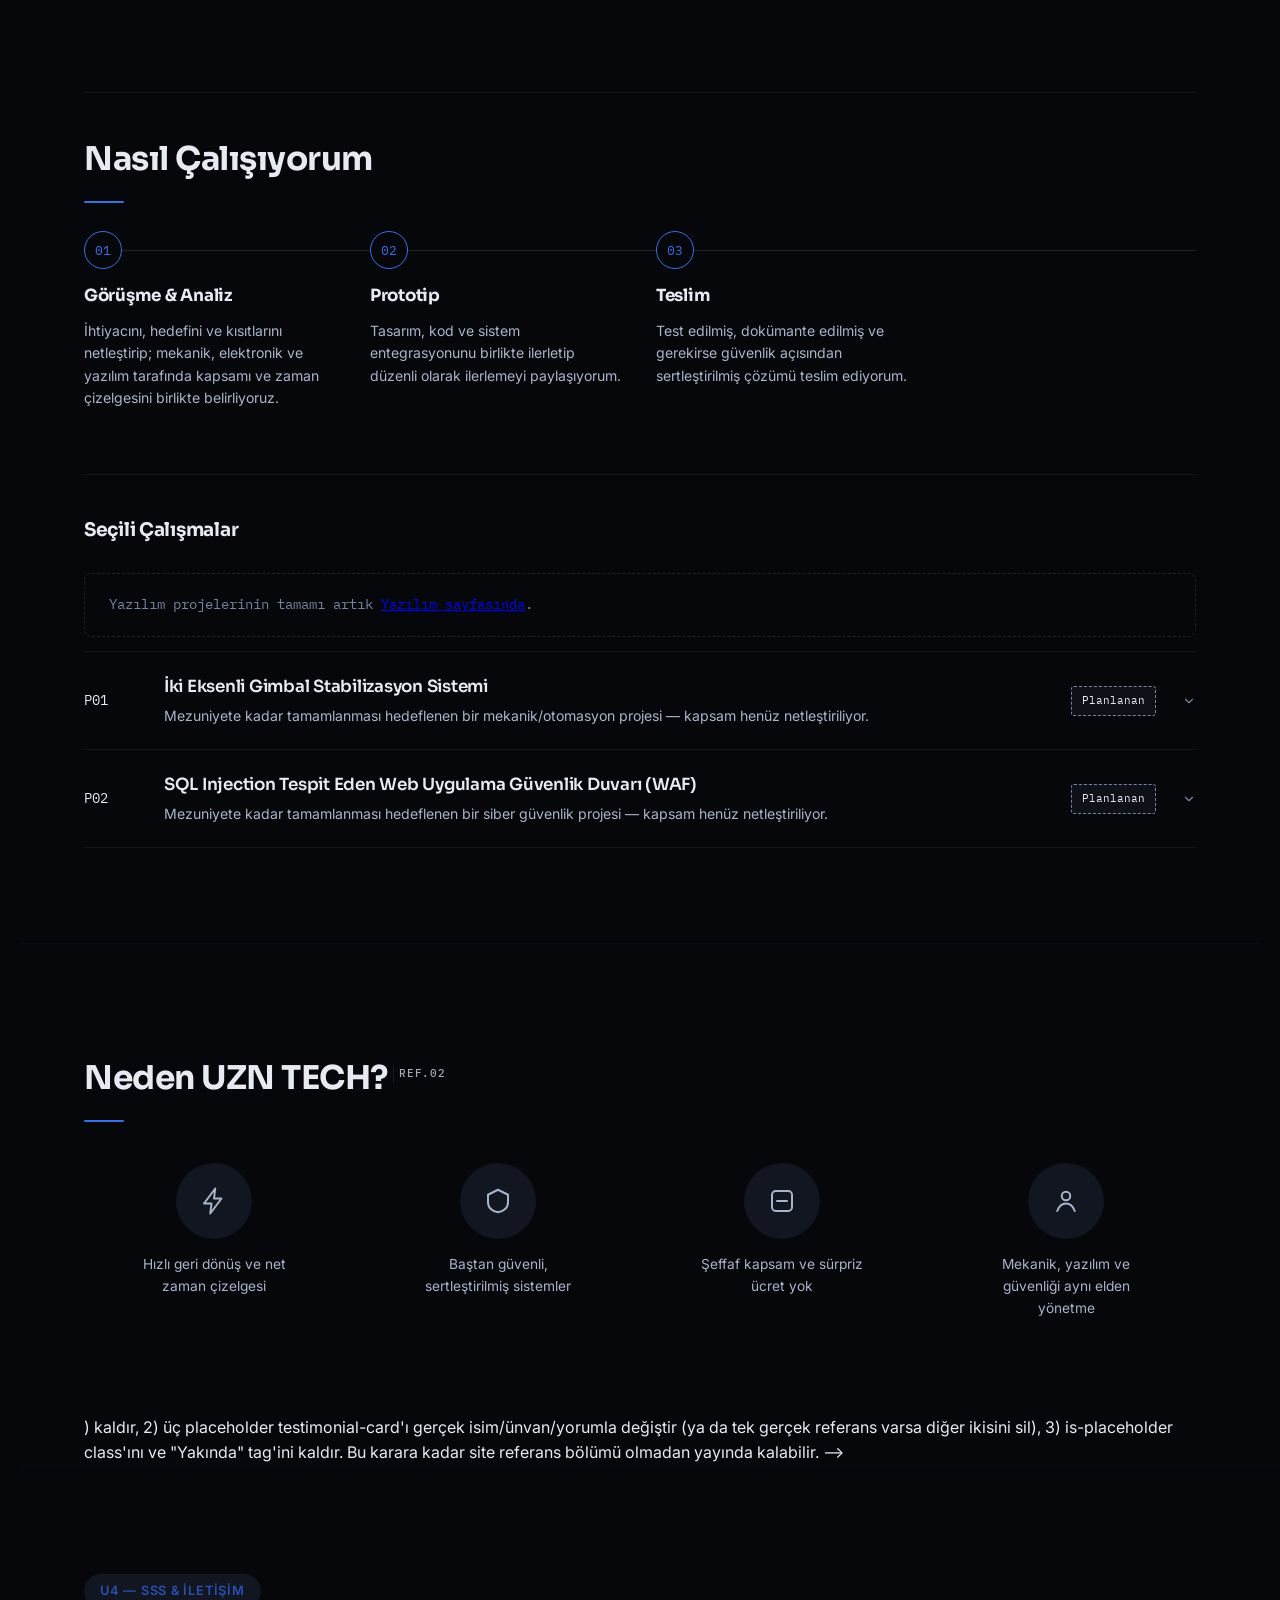
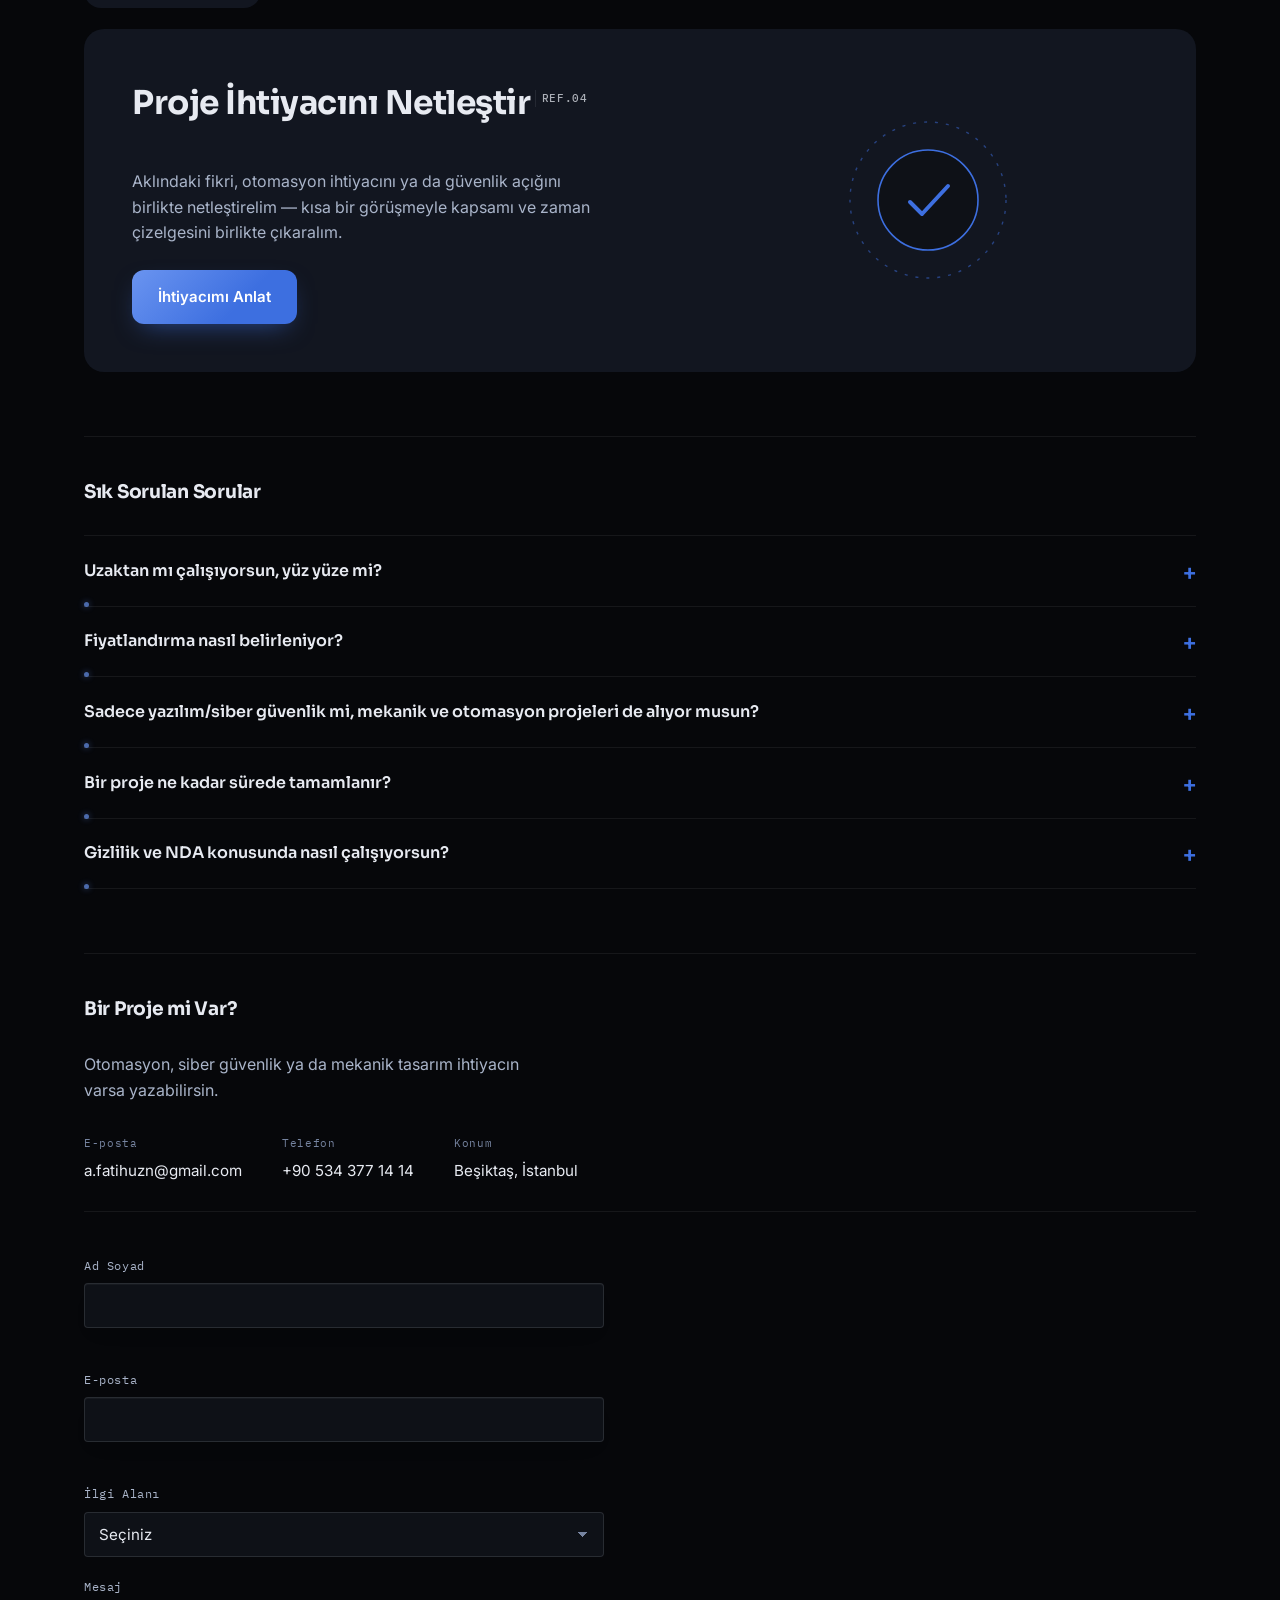
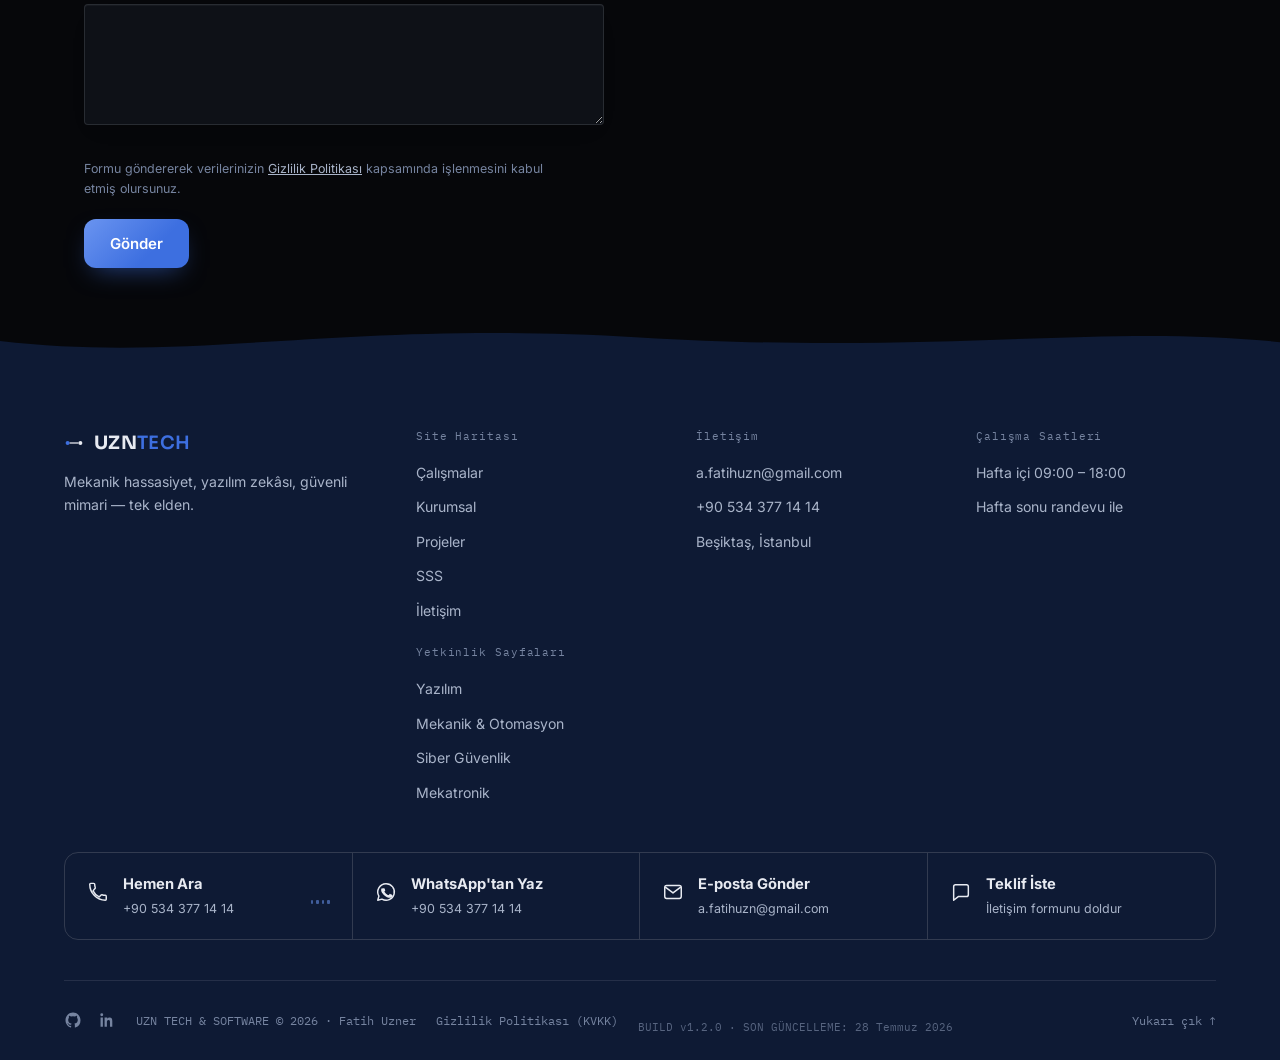
==== commit 092c83ff: "Add files via upload" ====
--- a/index.html
+++ b/index.html
@@ -314,38 +314,64 @@
       <div class="track-select">
         <p class="track-select-label">İlgi alanını seç, ilgili yetkinlik alanına atla</p>
         <div class="track-switch" role="group" aria-label="Yetkinlik alanına git">
-          <a href="yazilim.html" class="track-btn">Yazılım</a>
-          <a href="mekanik-otomasyon.html" class="track-btn">Mekanik &amp; Otomasyon</a>
-          <a href="siber-guvenlik.html" class="track-btn">Siber Güvenlik</a>
-          <a href="mekatronik.html" class="track-btn">Mekatronik (İkisi)</a>
+          <a href="yazilim.html" class="track-btn">
+            <span class="track-btn-icon" aria-hidden="true"><svg width="15" height="15" viewBox="0 0 24 24" fill="none"><path d="m8 8-4 4 4 4M16 8l4 4-4 4M13.5 5.5l-3 13" stroke="currentColor" stroke-width="1.9" stroke-linecap="round" stroke-linejoin="round"/></svg></span>
+            <span class="track-btn-text">Yazılım</span>
+          </a>
+          <a href="mekanik-otomasyon.html" class="track-btn">
+            <span class="track-btn-icon" aria-hidden="true"><svg width="15" height="15" viewBox="0 0 24 24" fill="none"><path d="M12 8.5a3.5 3.5 0 1 0 0 7 3.5 3.5 0 0 0 0-7Z" stroke="currentColor" stroke-width="1.7"/><path d="M12 3v2.4M12 18.6V21M21 12h-2.4M5.4 12H3M18.1 5.9l-1.7 1.7M7.6 16.4l-1.7 1.7M18.1 18.1l-1.7-1.7M7.6 7.6 5.9 5.9" stroke="currentColor" stroke-width="1.7" stroke-linecap="round"/></svg></span>
+            <span class="track-btn-text">Mekanik &amp; Otomasyon</span>
+          </a>
+          <a href="siber-guvenlik.html" class="track-btn">
+            <span class="track-btn-icon" aria-hidden="true"><svg width="15" height="15" viewBox="0 0 24 24" fill="none"><path d="M12 3.5 5 6v5.5c0 4.6 3 7.9 7 9 4-1.1 7-4.4 7-9V6l-7-2.5Z" stroke="currentColor" stroke-width="1.7" stroke-linejoin="round"/><path d="m9.3 12.3 1.9 1.9 3.5-3.9" stroke="currentColor" stroke-width="1.7" stroke-linecap="round" stroke-linejoin="round"/></svg></span>
+            <span class="track-btn-text">Siber Güvenlik</span>
+          </a>
+          <a href="mekatronik.html" class="track-btn">
+            <span class="track-btn-icon" aria-hidden="true"><svg width="15" height="15" viewBox="0 0 24 24" fill="none"><circle cx="8" cy="8" r="4" stroke="currentColor" stroke-width="1.7"/><circle cx="16" cy="16" r="4" stroke="currentColor" stroke-width="1.7"/><path d="M10.8 10.8 13.2 13.2" stroke="currentColor" stroke-width="1.7" stroke-linecap="round"/></svg></span>
+            <span class="track-btn-text">Mekatronik (İkisi)</span>
+          </a>
         </div>
       </div>
       <div class="hero-actions">
-        <a href="#iletisim" class="btn btn-primary magnetic">Bir Proje Konuşalım</a>
+        <a href="#iletisim" class="btn btn-primary magnetic">
+          <span class="btn-label">Bir Proje Konuşalım</span>
+          <svg class="btn-arrow" width="15" height="15" viewBox="0 0 24 24" fill="none" aria-hidden="true"><path d="M5 12h13M13 6l6 6-6 6" stroke="currentColor" stroke-width="2" stroke-linecap="round" stroke-linejoin="round"/></svg>
+        </a>
         <a href="#hizmetler" class="btn btn-ghost">Yetkinlikleri Gör</a>
       </div>
       <div class="hero-specs">
-        <div class="spec"><span class="spec-label">DİSİPLİN</span><span class="spec-val">Mekatronik Müh.</span></div>
-        <div class="spec"><span class="spec-label">ODAK</span><span class="spec-val">Otomasyon · Siber Güvenlik</span></div>
-        <div class="spec"><span class="spec-label">DURUM</span><span class="spec-val"><span class="pulse-dot" aria-hidden="true"></span>Aktif · Yeni Projelere Açık</span></div>
-      </div>
-      <p class="credentials-strip-label">İş Birlikleri &amp; Eğitim</p>
-      <div class="credentials-strip" aria-label="İş birlikleri ve eğitim kurumları">
-        <div class="credentials-track">
-          <span class="credentials-set">
-            <span>Bahçeşehir Üniversitesi</span><span class="credentials-dot">·</span>
-            <span>Denizbank</span><span class="credentials-dot">·</span>
-            <span>YetGen</span><span class="credentials-dot">·</span>
-            <span>Zirve 23</span><span class="credentials-dot">·</span>
-            <span>Elite Case</span><span class="credentials-dot">·</span>
-          </span>
-          <span class="credentials-set" aria-hidden="true">
-            <span>Bahçeşehir Üniversitesi</span><span class="credentials-dot">·</span>
-            <span>Denizbank</span><span class="credentials-dot">·</span>
-            <span>YetGen</span><span class="credentials-dot">·</span>
-            <span>Zirve 23</span><span class="credentials-dot">·</span>
-            <span>Elite Case</span><span class="credentials-dot">·</span>
-          </span>
+        <div class="spec">
+          <span class="spec-icon" aria-hidden="true"><svg width="16" height="16" viewBox="0 0 24 24" fill="none"><path d="M12 3 3 7.5 12 12l9-4.5L12 3Z" stroke="currentColor" stroke-width="1.6" stroke-linejoin="round"/><path d="M6.5 10v4.5c0 1.4 2.5 3 5.5 3s5.5-1.6 5.5-3V10" stroke="currentColor" stroke-width="1.6" stroke-linecap="round" stroke-linejoin="round"/></svg></span>
+          <span class="spec-body"><span class="spec-label">DİSİPLİN</span><span class="spec-val">Mekatronik Müh.</span></span>
+        </div>
+        <div class="spec">
+          <span class="spec-icon" aria-hidden="true"><svg width="16" height="16" viewBox="0 0 24 24" fill="none"><circle cx="12" cy="12" r="8" stroke="currentColor" stroke-width="1.6"/><circle cx="12" cy="12" r="3.6" stroke="currentColor" stroke-width="1.6"/><circle cx="12" cy="12" r="0.9" fill="currentColor"/></svg></span>
+          <span class="spec-body"><span class="spec-label">ODAK</span><span class="spec-val">Otomasyon · Siber Güvenlik</span></span>
+        </div>
+        <div class="spec">
+          <span class="spec-icon spec-icon-live" aria-hidden="true"><span class="pulse-dot"></span></span>
+          <span class="spec-body"><span class="spec-label">DURUM</span><span class="spec-val">Aktif · Yeni Projelere Açık</span></span>
+        </div>
+      </div>
+      <div class="credentials-panel">
+        <p class="credentials-strip-label"><svg width="13" height="13" viewBox="0 0 24 24" fill="none" aria-hidden="true"><path d="M4 10.5 12 6l8 4.5-8 4.5-8-4.5Z" stroke="currentColor" stroke-width="1.6" stroke-linejoin="round"/><path d="M7 12.3v4c0 1 2.2 2.2 5 2.2s5-1.2 5-2.2v-4" stroke="currentColor" stroke-width="1.6" stroke-linecap="round" stroke-linejoin="round"/></svg>İş Birlikleri &amp; Eğitim</p>
+        <div class="credentials-strip" aria-label="İş birlikleri ve eğitim kurumları">
+          <div class="credentials-track">
+            <span class="credentials-set">
+              <span>Bahçeşehir Üniversitesi</span><span class="credentials-dot">·</span>
+              <span>Denizbank</span><span class="credentials-dot">·</span>
+              <span>YetGen</span><span class="credentials-dot">·</span>
+              <span>Zirve 23</span><span class="credentials-dot">·</span>
+              <span>Elite Case</span><span class="credentials-dot">·</span>
+            </span>
+            <span class="credentials-set" aria-hidden="true">
+              <span>Bahçeşehir Üniversitesi</span><span class="credentials-dot">·</span>
+              <span>Denizbank</span><span class="credentials-dot">·</span>
+              <span>YetGen</span><span class="credentials-dot">·</span>
+              <span>Zirve 23</span><span class="credentials-dot">·</span>
+              <span>Elite Case</span><span class="credentials-dot">·</span>
+            </span>
+          </div>
         </div>
       </div>
     </div>
--- a/style.css
+++ b/style.css
@@ -1055,39 +1055,21 @@
   display: flex;
   align-items: center;
   gap: 13px;
-  background:
-    radial-gradient(circle, rgba(231,234,241,0.05) 1px, transparent 1px) 0 0 / 16px 16px,
-    linear-gradient(180deg, var(--bg-panel-alt), var(--bg-panel));
+  background: linear-gradient(180deg, var(--bg-panel-alt), var(--bg-panel));
   border: 1px solid var(--line);
-  border-radius: 0;
+  border-radius: 14px;
   padding: 16px 20px;
   margin: 32px 0 0;
   max-width: 480px;
   box-shadow: var(--elev-1);
   overflow: hidden;
-  transition: border-color 0.25s ease, box-shadow 0.25s ease, background 0.25s ease;
-}
-.hero-search::before,
-.hero-search::after {
-  content: '';
-  position: absolute;
-  width: 9px;
-  height: 9px;
-  border: 1px solid var(--accent);
-  opacity: 0.65;
-  pointer-events: none;
-  z-index: 2;
-  transition: opacity 0.2s ease, border-color 0.2s ease, width 0.2s ease, height 0.2s ease;
-}
-.hero-search::before { top: -1px; left: -1px; border-right: none; border-bottom: none; }
-.hero-search::after { bottom: -1px; right: -1px; border-left: none; border-top: none; }
-.hero-search:hover { border-color: var(--line-soft); box-shadow: var(--elev-2); }
+  transition: border-color 0.25s ease, box-shadow 0.25s ease, background 0.25s ease, transform 0.25s ease;
+}
+.hero-search:hover { border-color: var(--line-soft); box-shadow: var(--elev-2); transform: translateY(-1px); }
 .hero-search:focus-within {
   border-color: var(--accent-2);
   box-shadow: 0 0 0 1px var(--accent-2), 0 0 0 5px var(--accent-2-dim), var(--elev-2);
 }
-.hero-search:focus-within::before,
-.hero-search:focus-within::after { opacity: 1; border-color: var(--accent-bright); width: 12px; height: 12px; }
 /* İç tarayıcı ışını: yalnızca odaklanınca bir kez üstten geçer */
 .hero-search-scan {
   position: absolute;
@@ -1163,16 +1145,14 @@
   grid-template-columns: repeat(4, 1fr);
   gap: 1px;
   background: var(--line);
-  border-radius: 16px;
+  border-radius: 18px;
   overflow: hidden;
   box-shadow: var(--elev-2);
 }
 .quick-tile {
   position: relative;
   counter-increment: qtile;
-  background:
-    radial-gradient(circle, rgba(231,234,241,0.045) 1px, transparent 1px) 0 0 / 18px 18px,
-    var(--bg-panel);
+  background: var(--bg-panel);
   padding: 24px 22px 26px;
   display: flex;
   align-items: center;
@@ -1192,33 +1172,18 @@
   transition: transform 0.3s ease;
   z-index: 2;
 }
-.quick-tile::after {
-  content: counter(qtile, decimal-leading-zero) '/04';
-  position: absolute;
-  top: 10px;
-  right: 14px;
-  font-family: var(--font-mono);
-  font-size: 0.6rem;
-  letter-spacing: 0.06em;
-  color: var(--text-faint);
-  opacity: 0.55;
-  transition: color 0.25s ease, opacity 0.25s ease;
-}
 .quick-tile:hover {
-  background:
-    radial-gradient(circle, rgba(231,234,241,0.045) 1px, transparent 1px) 0 0 / 18px 18px,
-    var(--bg-panel-alt);
+  background: var(--bg-panel-alt);
   transform: translateY(-3px);
   box-shadow: 0 16px 30px -18px rgba(61,111,224,0.45);
   z-index: 1;
 }
 .quick-tile:hover::before { transform: scaleX(1); }
-.quick-tile:hover::after { color: var(--accent-bright); opacity: 0.9; }
 .quick-tile-icon {
   position: relative;
-  width: 42px;
-  height: 42px;
-  border-radius: 50%;
+  width: 44px;
+  height: 44px;
+  border-radius: 12px;
   background: var(--bg-panel-alt);
   border: 1px solid var(--line);
   display: flex;
@@ -1678,16 +1643,16 @@
   font-family: var(--font-body);
   font-weight: 600;
   font-size: 0.94rem;
-  padding: 15px 30px;
-  /* FAZ 5 / Şevli Köşeler: yuvarlak pill yerine 45°'lik keskin kesim.
-     border-radius de bırakıldı çünkü bazı tarayıcılarda clip-path'in
-     kestiği köşelerde altta kalan dikdörtgen köşe sızabiliyor. */
-  border-radius: 0;
-  clip-path: polygon(10px 0, 100% 0, 100% calc(100% - 10px), calc(100% - 10px) 100%, 0 100%, 0 10px);
+  padding: 15px 26px;
+  border-radius: 12px;
   text-decoration: none;
-  display: inline-block;
+  display: inline-flex;
+  align-items: center;
+  gap: 10px;
   transition: transform 0.15s ease, background 0.2s ease, border-color 0.2s ease, box-shadow 0.2s ease;
 }
+.btn-arrow { flex-shrink: 0; transition: transform 0.25s ease; }
+.btn-primary:hover .btn-arrow { transform: translateX(3px); }
 /* FAZ 5.0 doğrulama: metin rengi #000000 iken navy/light fazlarında
    --accent üzerinde WCAG AA (4.5:1) altına düşüyordu (navy 3.93:1,
    light 3.44:1). Beyaza çevrildi — 3 fazda da (4.62 / 5.34 / 6.1) AA
@@ -1722,22 +1687,7 @@
   background: var(--bg-panel);
   box-shadow: var(--elev-1);
 }
-.btn-ghost::before,
-.btn-ghost::after {
-  content: '';
-  position: absolute;
-  width: 7px;
-  height: 7px;
-  border: 1px solid var(--accent-2);
-  opacity: 0;
-  transition: opacity 0.2s ease;
-  pointer-events: none;
-}
-.btn-ghost::before { top: 4px; left: 4px; border-right: none; border-bottom: none; }
-.btn-ghost::after { bottom: 4px; right: 4px; border-left: none; border-top: none; }
 .btn-ghost:hover { border-color: var(--accent); color: var(--accent-bright); background: var(--bg-panel-alt); transform: translateY(-2px); box-shadow: var(--elev-2); }
-.btn-ghost:hover::before,
-.btn-ghost:hover::after { opacity: 0.85; }
 @media (prefers-reduced-motion: reduce) {
   .btn-primary::after { animation: none; display: none; }
 }
@@ -1765,55 +1715,54 @@
 
 .hero-specs {
   position: relative;
-  counter-reset: spec;
   display: grid;
   grid-template-columns: repeat(3, 1fr);
-  gap: 1px;
-  background: var(--line);
+  gap: 10px;
+  max-width: 640px;
+}
+.spec {
+  position: relative;
+  background: var(--bg-panel);
   border: 1px solid var(--line);
-  max-width: 620px;
-  box-shadow: var(--elev-1);
-}
-.spec {
-  position: relative;
-  counter-increment: spec;
-  background:
-    radial-gradient(circle, rgba(231,234,241,0.045) 1px, transparent 1px) 0 0 / 16px 16px,
-    var(--bg-panel);
-  padding: 16px 18px 17px;
-  display: flex;
-  flex-direction: column;
-  gap: 7px;
+  border-radius: 14px;
+  padding: 16px 16px 17px;
+  display: flex;
+  align-items: flex-start;
+  gap: 11px;
   overflow: hidden;
-  transition: background 0.25s ease;
-}
-.spec::before {
-  content: '';
-  position: absolute;
-  top: 0; left: 0; right: 0;
-  height: 2px;
-  background: linear-gradient(90deg, var(--accent-2), transparent);
-  opacity: 0.7;
-  transition: opacity 0.25s ease, background 0.25s ease;
-}
-.spec::after {
-  content: counter(spec, decimal-leading-zero) '/03';
-  position: absolute;
-  top: 8px;
-  right: 10px;
-  font-family: var(--font-mono);
-  font-size: 0.58rem;
-  letter-spacing: 0.06em;
-  color: var(--text-faint);
-  opacity: 0.5;
-  transition: color 0.25s ease, opacity 0.25s ease;
-}
-.spec:hover { background: radial-gradient(circle, rgba(231,234,241,0.045) 1px, transparent 1px) 0 0 / 16px 16px, var(--bg-panel-alt); }
-.spec:hover::before { opacity: 1; background: linear-gradient(90deg, var(--accent-bright), transparent); }
-.spec:hover::after { color: var(--accent-bright); opacity: 0.9; }
-.spec-label { font-family: var(--font-mono); font-size: 0.65rem; color: var(--text-faint); letter-spacing: 0.08em; }
-.spec-val { font-size: 0.88rem; color: var(--text); font-weight: 500; }
-@media (max-width: 640px) { .hero-specs { grid-template-columns: 1fr; } }
+  transition: background 0.25s ease, border-color 0.25s ease, transform 0.25s ease, box-shadow 0.25s ease;
+}
+.spec:hover {
+  background: var(--bg-panel-alt);
+  border-color: var(--line-soft);
+  transform: translateY(-2px);
+  box-shadow: var(--elev-2);
+}
+.spec-icon {
+  flex-shrink: 0;
+  width: 32px;
+  height: 32px;
+  border-radius: 9px;
+  display: flex;
+  align-items: center;
+  justify-content: center;
+  background: var(--bg-panel-alt);
+  border: 1px solid var(--line);
+  color: var(--accent-2);
+  transition: background 0.25s ease, border-color 0.25s ease, color 0.25s ease, transform 0.25s ease;
+}
+.spec:hover .spec-icon {
+  background: linear-gradient(135deg, var(--accent), var(--accent-2));
+  border-color: var(--accent-bright);
+  color: #fff;
+  transform: scale(1.06);
+}
+.spec-icon-live { background: var(--bg-panel-alt); }
+.spec-icon-live .pulse-dot { position: static; top: 0; margin-right: 0; width: 9px; height: 9px; }
+.spec-body { display: flex; flex-direction: column; gap: 5px; min-width: 0; }
+.spec-label { font-family: var(--font-mono); font-size: 0.62rem; color: var(--text-faint); letter-spacing: 0.09em; }
+.spec-val { font-size: 0.86rem; color: var(--text); font-weight: 600; line-height: 1.3; }
+@media (max-width: 640px) { .hero-specs { grid-template-columns: 1fr; max-width: 340px; } }
 
 /* FAZ 1 / Sürekli Bant: statik metin yerine yavaş, sonsuz kayan bir
    şerit. İçerik app.js'te değil doğrudan HTML'de iki kez tekrarlanıyor
@@ -1821,20 +1770,32 @@
    yerini alıyor, dikişsiz döngü. Kenarlarda mask-image ile yumuşak
    solma var. Mouse üzerine gelince duruyor; prefers-reduced-motion
    global kuralla zaten otomatik devre dışı kalıyor. */
+.credentials-panel {
+  margin: 26px 0 0;
+  padding: 18px 20px;
+  background: var(--bg-panel);
+  border: 1px solid var(--line);
+  border-radius: 14px;
+  max-width: 640px;
+}
 .credentials-strip-label {
-  margin: 32px 0 8px;
+  margin: 0 0 12px;
+  display: flex;
+  align-items: center;
+  gap: 7px;
   font-family: var(--font-mono);
   font-size: 0.65rem;
   letter-spacing: 0.1em;
   text-transform: uppercase;
   color: var(--text-faint);
 }
+.credentials-strip-label svg { color: var(--accent-2); flex-shrink: 0; }
 .credentials-strip {
   margin-top: 0;
   overflow: hidden;
   position: relative;
-  -webkit-mask-image: linear-gradient(90deg, transparent 0, black 32px, black calc(100% - 32px), transparent 100%);
-  mask-image: linear-gradient(90deg, transparent 0, black 32px, black calc(100% - 32px), transparent 100%);
+  -webkit-mask-image: linear-gradient(90deg, transparent 0, black 24px, black calc(100% - 24px), transparent 100%);
+  mask-image: linear-gradient(90deg, transparent 0, black 24px, black calc(100% - 24px), transparent 100%);
 }
 .credentials-track {
   display: flex;
@@ -2861,44 +2822,37 @@
 /* v18: adı aynı kaldı ama artık bir filtre değil — bkz. app.js Track-select yorumu. */
 .track-select {
   position: relative;
-  counter-reset: tbtn;
   background:
-    radial-gradient(circle, rgba(231,234,241,0.045) 1px, transparent 1px) 0 0 / 20px 20px,
-    linear-gradient(165deg, var(--bg-panel-alt), var(--bg-panel) 55%);
+    radial-gradient(circle at 15% 0%, rgba(106,148,240,0.09), transparent 55%),
+    linear-gradient(165deg, var(--bg-panel-alt), var(--bg-panel) 60%);
   border: 1px solid var(--line);
-  border-top: 2px solid var(--accent-2);
-  border-radius: 0;
-  padding: 18px 20px 20px;
+  border-radius: 18px;
+  padding: 22px 24px 24px;
   margin: 8px 0 40px;
   box-shadow: var(--elev-1);
   overflow: hidden;
-  transition: box-shadow 0.25s ease, border-color 0.25s ease;
-}
-.track-select:hover { box-shadow: var(--elev-2); }
-.track-select::before,
-.track-select::after {
+  transition: box-shadow 0.3s ease, border-color 0.3s ease, transform 0.3s ease;
+}
+.track-select::before {
   content: '';
   position: absolute;
-  width: 10px;
-  height: 10px;
-  border: 1px solid var(--accent);
-  opacity: 0.55;
-  pointer-events: none;
-  animation: boot-corner-pulse 3.2s ease-in-out infinite;
-}
-.track-select::before { top: -1px; left: -1px; border-right: none; border-bottom: none; }
-.track-select::after { bottom: -1px; right: -1px; border-left: none; border-top: none; animation-delay: 1.6s; }
+  top: 0; left: 20px; right: 20px;
+  height: 1px;
+  background: linear-gradient(90deg, transparent, var(--accent-2), transparent);
+  opacity: 0.7;
+}
+.track-select:hover { box-shadow: var(--elev-2); border-color: var(--line-soft); }
 .track-select-label {
   position: relative;
   display: flex;
   align-items: center;
   gap: 8px;
   font-family: var(--font-mono);
-  font-size: 0.72rem;
-  letter-spacing: 0.04em;
+  font-size: 0.68rem;
+  letter-spacing: 0.08em;
   text-transform: uppercase;
   color: var(--text-faint);
-  margin: 0 0 14px;
+  margin: 0 0 16px;
 }
 .track-select-label::before {
   content: '';
@@ -2906,81 +2860,75 @@
   height: 5px;
   border-radius: 50%;
   background: var(--accent-2);
-  box-shadow: 0 0 5px 1px var(--accent-2);
-}
-.track-switch { position: relative; display: flex; flex-wrap: wrap; align-items: center; gap: 10px; margin: 0; }
+  box-shadow: 0 0 6px 1px var(--accent-2);
+  flex-shrink: 0;
+}
+.track-switch {
+  position: relative;
+  display: grid;
+  grid-template-columns: repeat(2, 1fr);
+  gap: 10px;
+  margin: 0;
+}
 .track-btn {
   position: relative;
-  counter-increment: tbtn;
   display: inline-flex;
   align-items: center;
+  gap: 11px;
   background: var(--bg-panel);
   border: 1px solid var(--line);
-  border-radius: 0;
-  clip-path: polygon(7px 0, 100% 0, 100% calc(100% - 7px), calc(100% - 7px) 100%, 0 100%, 0 7px);
+  border-radius: 12px;
   color: var(--text-dim);
-  font-family: var(--font-mono);
-  font-size: 0.75rem;
-  letter-spacing: 0.03em;
-  text-transform: uppercase;
+  font-family: var(--font-body);
+  font-weight: 600;
+  font-size: 0.85rem;
+  letter-spacing: 0.005em;
   text-decoration: none;
-  padding: 10px 40px 10px 28px;
+  padding: 13px 16px;
   cursor: pointer;
   overflow: hidden;
   transition: border-color 0.2s ease, color 0.2s ease, background 0.2s ease, transform 0.2s ease, box-shadow 0.2s ease;
 }
-.track-btn::before {
-  content: '';
-  position: absolute;
-  left: 12px;
-  top: 50%;
-  transform: translateY(-50%);
-  width: 6px;
-  height: 6px;
-  border-radius: 50%;
-  background: var(--text-faint);
-  transition: background 0.2s ease, box-shadow 0.2s ease;
-  z-index: 1;
-}
-.track-btn::after {
-  content: counter(tbtn, decimal-leading-zero);
-  position: absolute;
-  right: 10px;
-  top: 50%;
-  transform: translateY(-50%);
-  font-size: 0.62rem;
-  color: var(--text-faint);
-  opacity: 0.5;
-  transition: color 0.2s ease, opacity 0.2s ease;
-}
+.track-btn-icon {
+  flex-shrink: 0;
+  width: 30px;
+  height: 30px;
+  border-radius: 8px;
+  display: flex;
+  align-items: center;
+  justify-content: center;
+  background: var(--bg-panel-alt);
+  border: 1px solid var(--line);
+  color: var(--accent-2);
+  transition: background 0.2s ease, border-color 0.2s ease, color 0.2s ease, transform 0.2s ease;
+}
+.track-btn-text { position: relative; z-index: 1; }
 .track-btn:hover {
   border-color: var(--accent-2);
   color: var(--text);
   background: var(--bg-panel-alt);
   transform: translateY(-2px);
-  box-shadow: 0 10px 20px -12px rgba(61,111,224,0.55);
-}
-.track-btn:hover::before { background: var(--accent-2); }
-.track-btn:hover::after { color: var(--accent-bright); opacity: 0.9; }
+  box-shadow: 0 10px 22px -14px rgba(61,111,224,0.55);
+}
+.track-btn:hover .track-btn-icon {
+  background: linear-gradient(135deg, var(--accent), var(--accent-2));
+  border-color: var(--accent-bright);
+  color: #fff;
+  transform: scale(1.06);
+}
 .track-btn.is-active {
   border-color: var(--accent);
   color: var(--accent-bright);
   background: var(--bg-panel-alt);
-  box-shadow: 0 0 0 1px var(--accent-2-dim), 0 0 16px -4px rgba(106,148,240,0.5);
-}
-.track-btn.is-active::before {
-  background: var(--accent-bright);
-  box-shadow: 0 0 6px 1px var(--accent-bright);
-  animation: track-dot-pulse 2s ease-out infinite;
-}
-.track-btn.is-active::after { color: var(--accent-bright); opacity: 0.85; }
-@keyframes track-dot-pulse {
-  0% { box-shadow: 0 0 6px 1px var(--accent-bright), 0 0 0 0 rgba(106,148,240,0.5); }
-  70% { box-shadow: 0 0 6px 1px var(--accent-bright), 0 0 0 6px rgba(106,148,240,0); }
-  100% { box-shadow: 0 0 6px 1px var(--accent-bright), 0 0 0 0 rgba(106,148,240,0); }
-}
-@media (prefers-reduced-motion: reduce) {
-  .track-select::before, .track-select::after, .track-btn.is-active::before { animation: none; }
+  box-shadow: 0 0 0 1px var(--accent-2-dim), 0 0 18px -6px rgba(106,148,240,0.5);
+}
+.track-btn.is-active .track-btn-icon {
+  background: linear-gradient(135deg, var(--accent), var(--accent-2));
+  border-color: var(--accent-bright);
+  color: #fff;
+}
+@media (max-width: 560px) {
+  .track-switch { grid-template-columns: 1fr; }
 }
 /* v20: .track-reset kaldırıldı — track-btn artık `<a href>` olarak
    doğrudan sayfaya gidiyor, "seçim" kavramı yok, temizlenecek bir
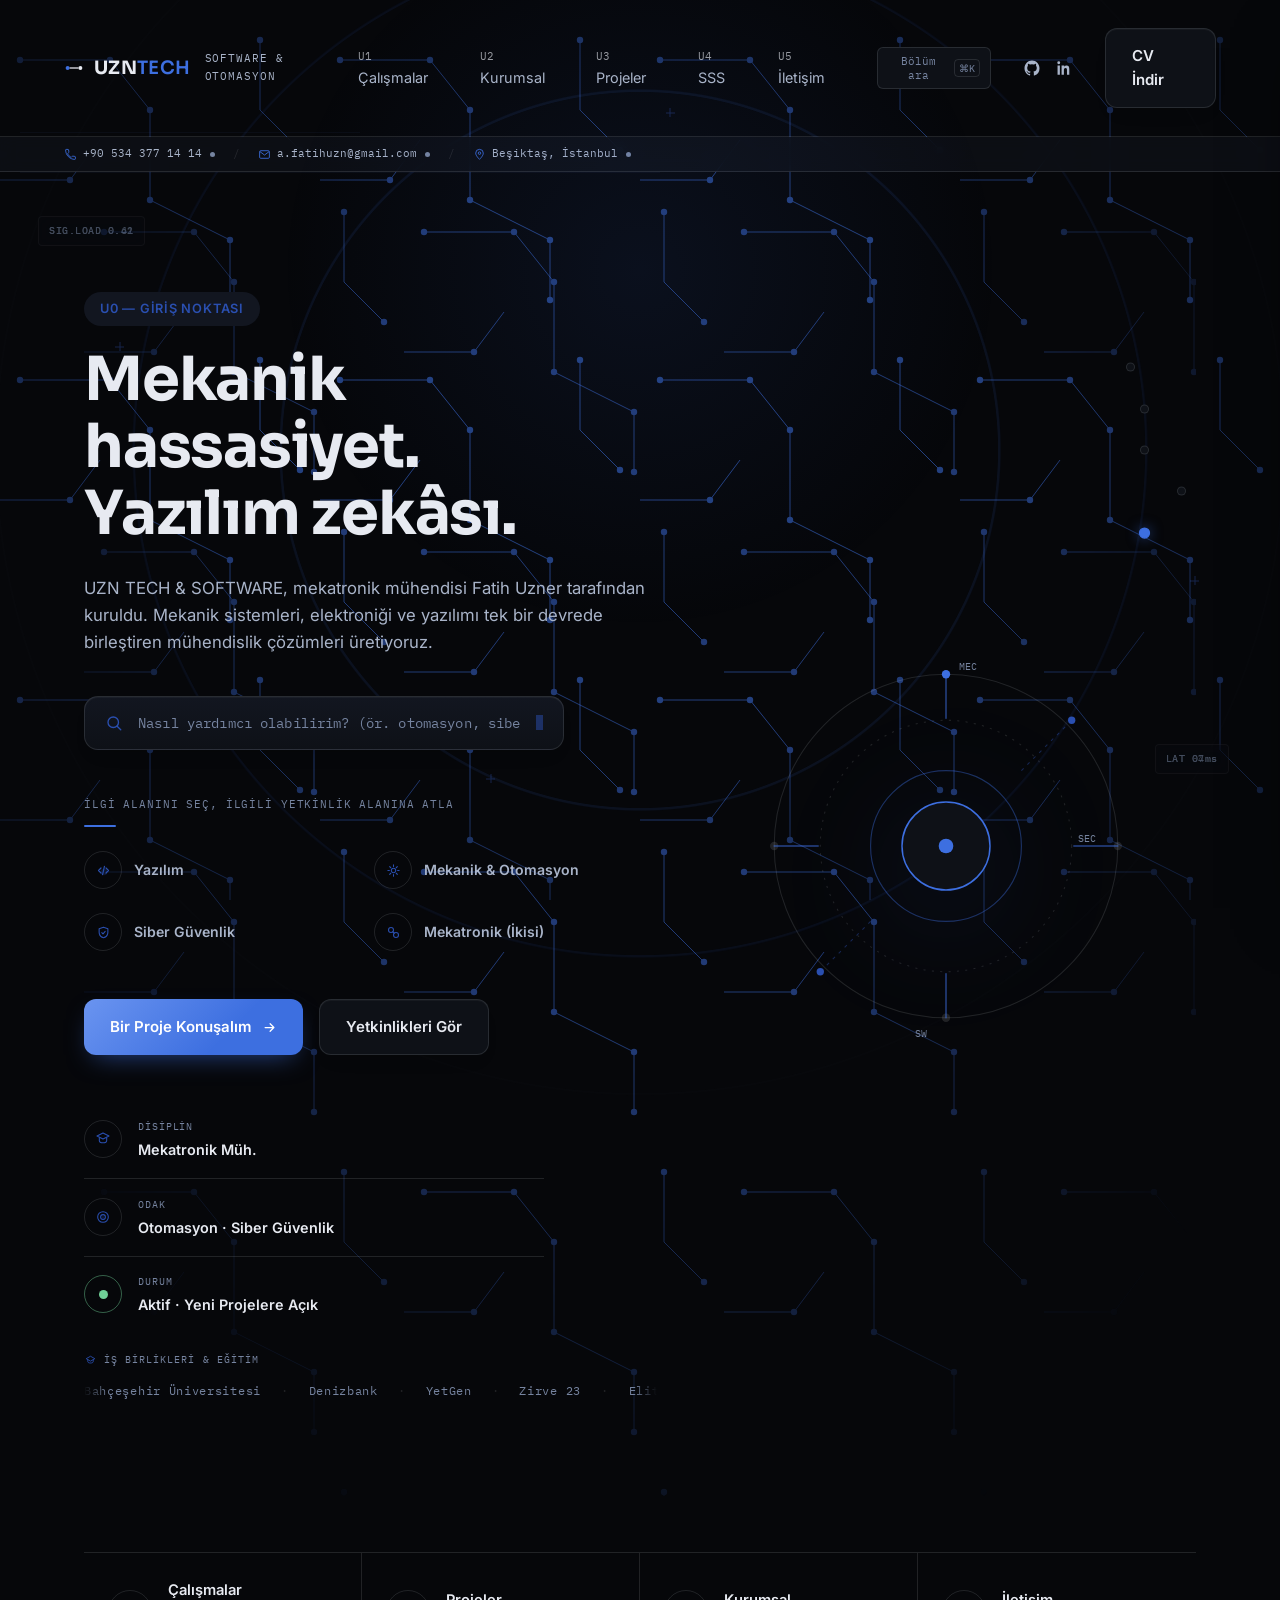
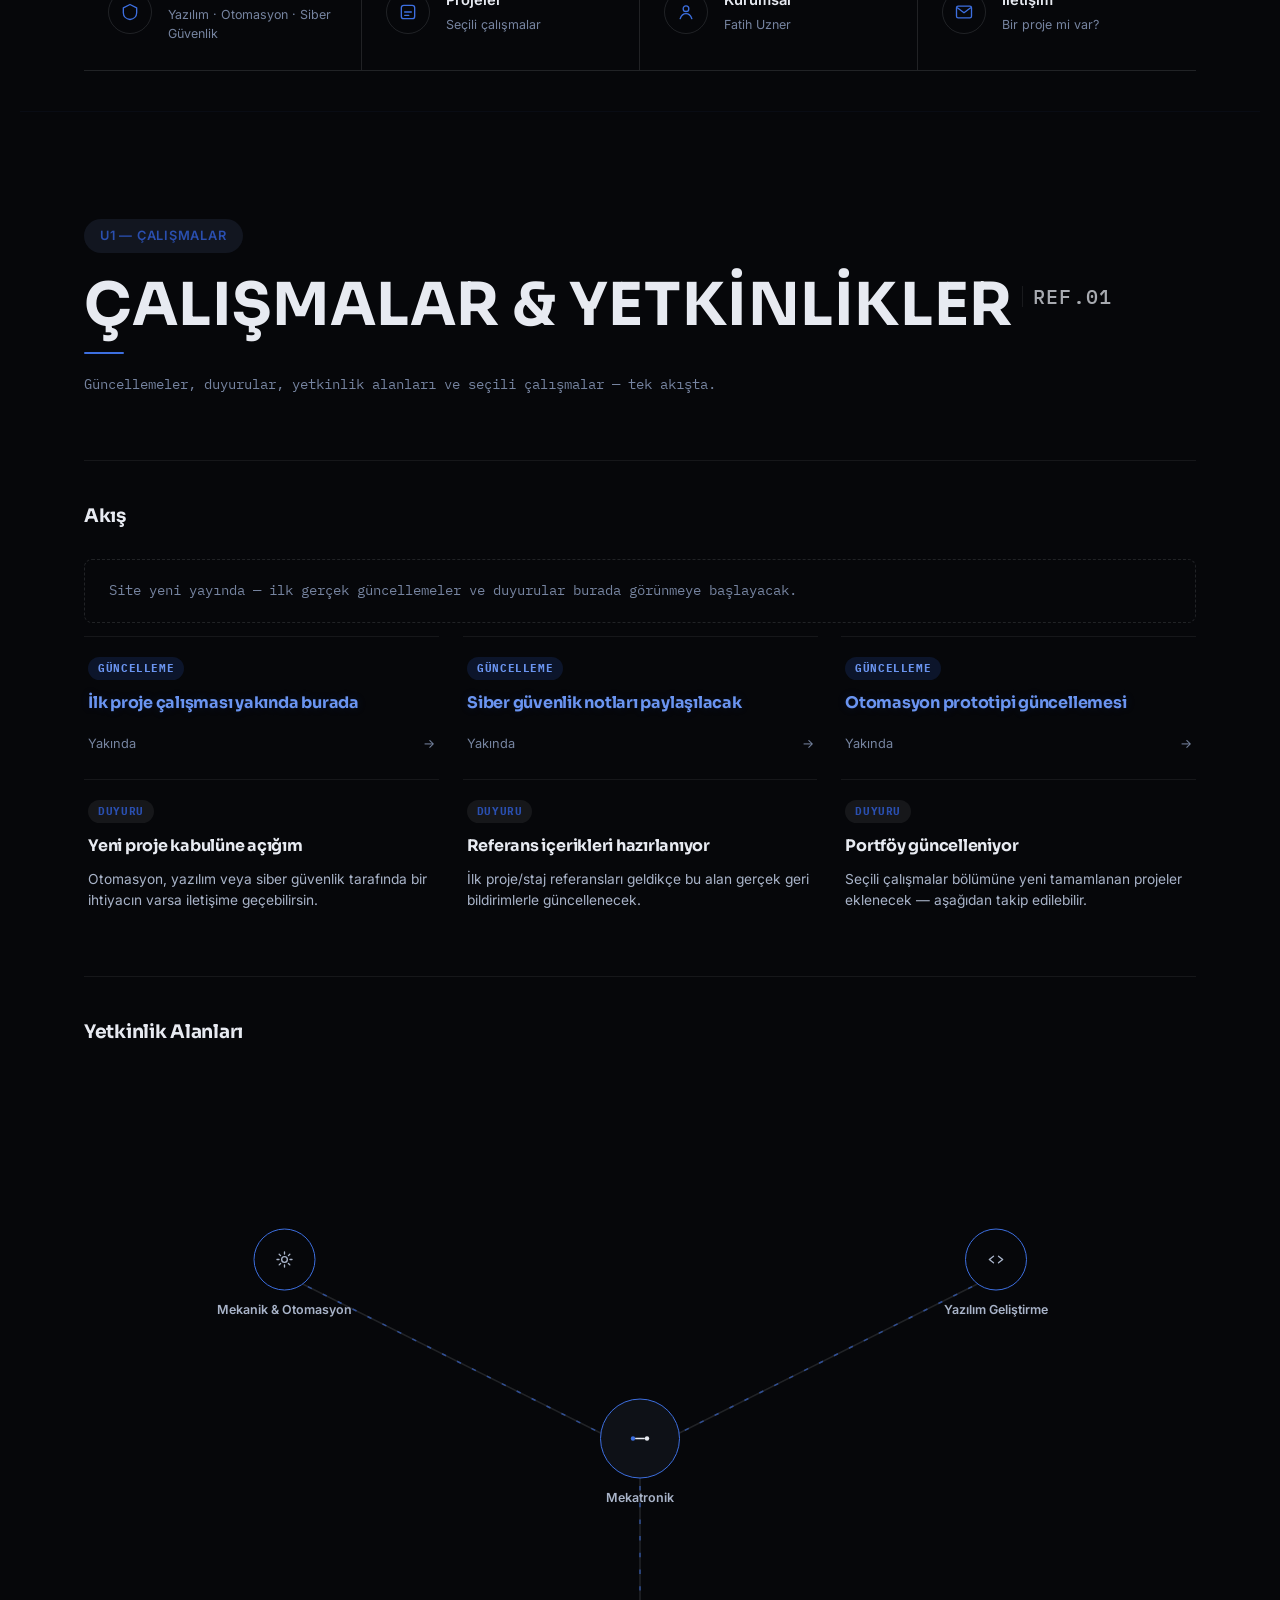
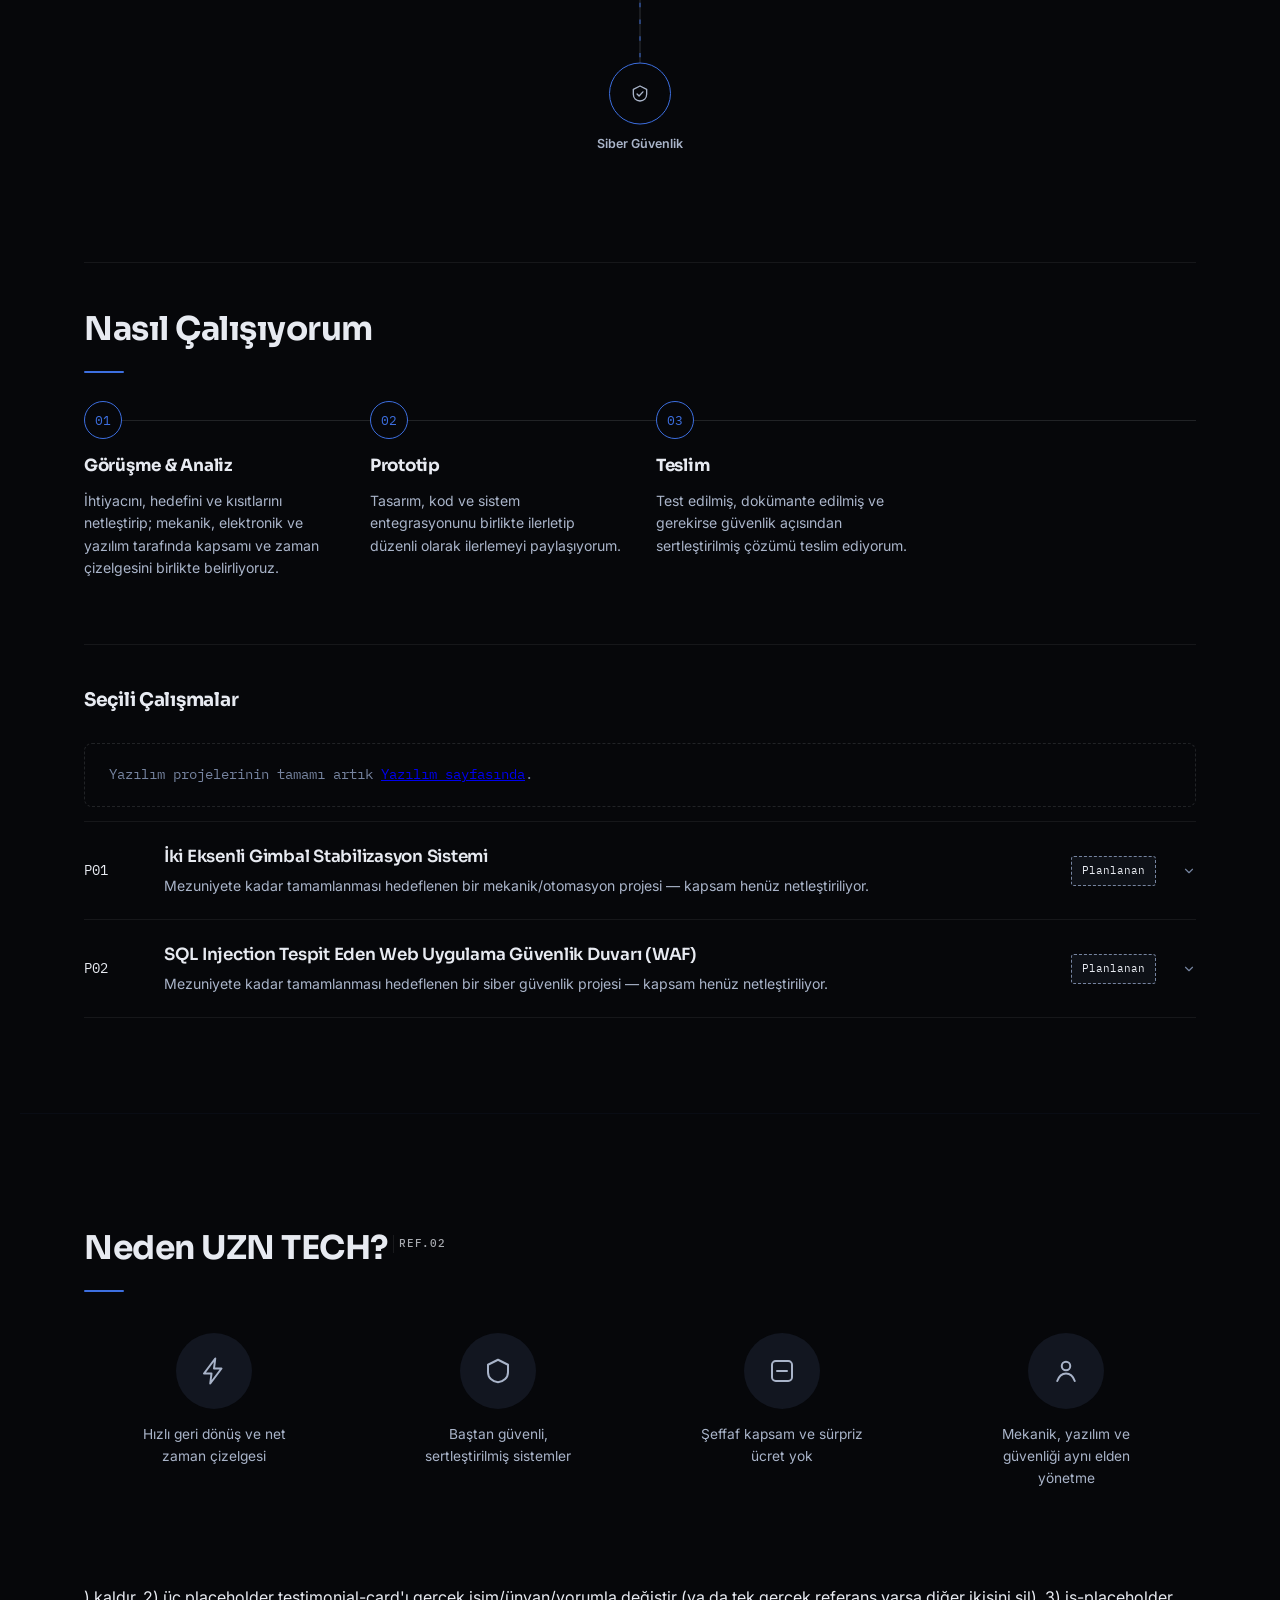
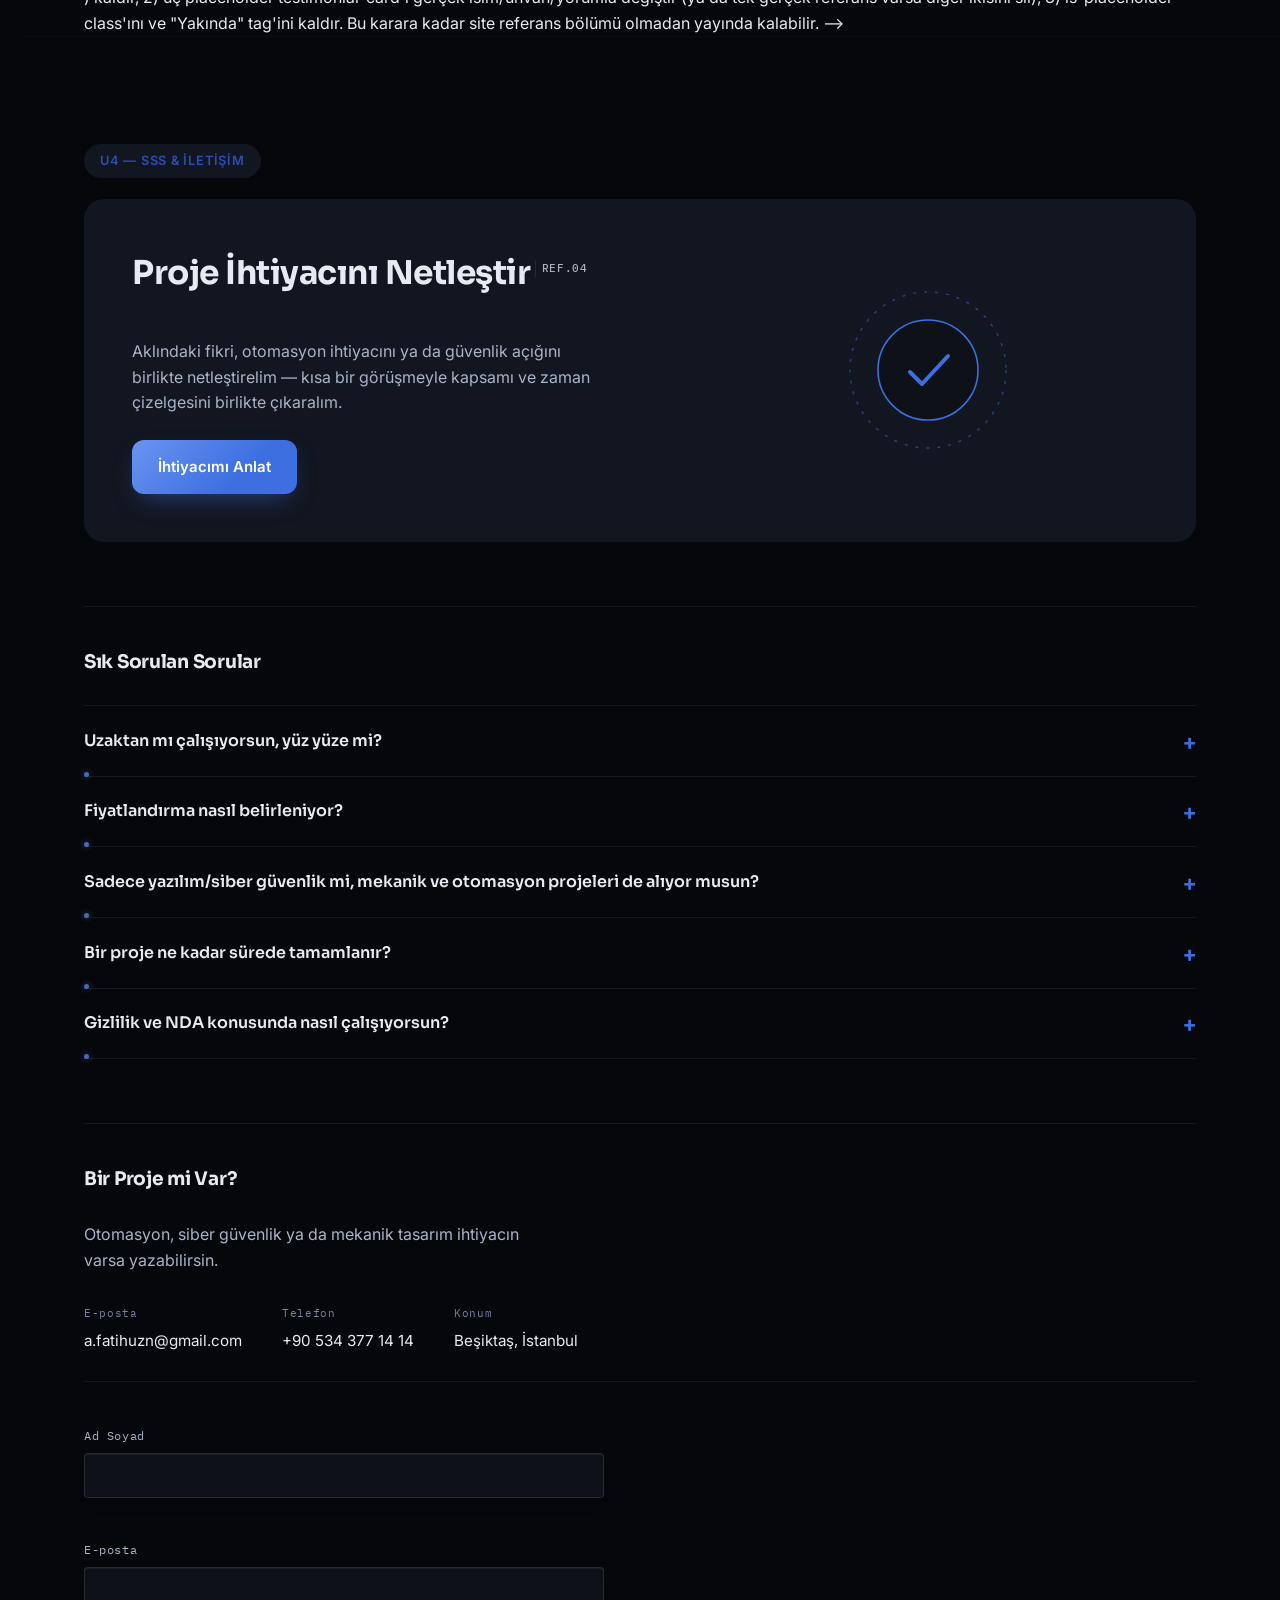
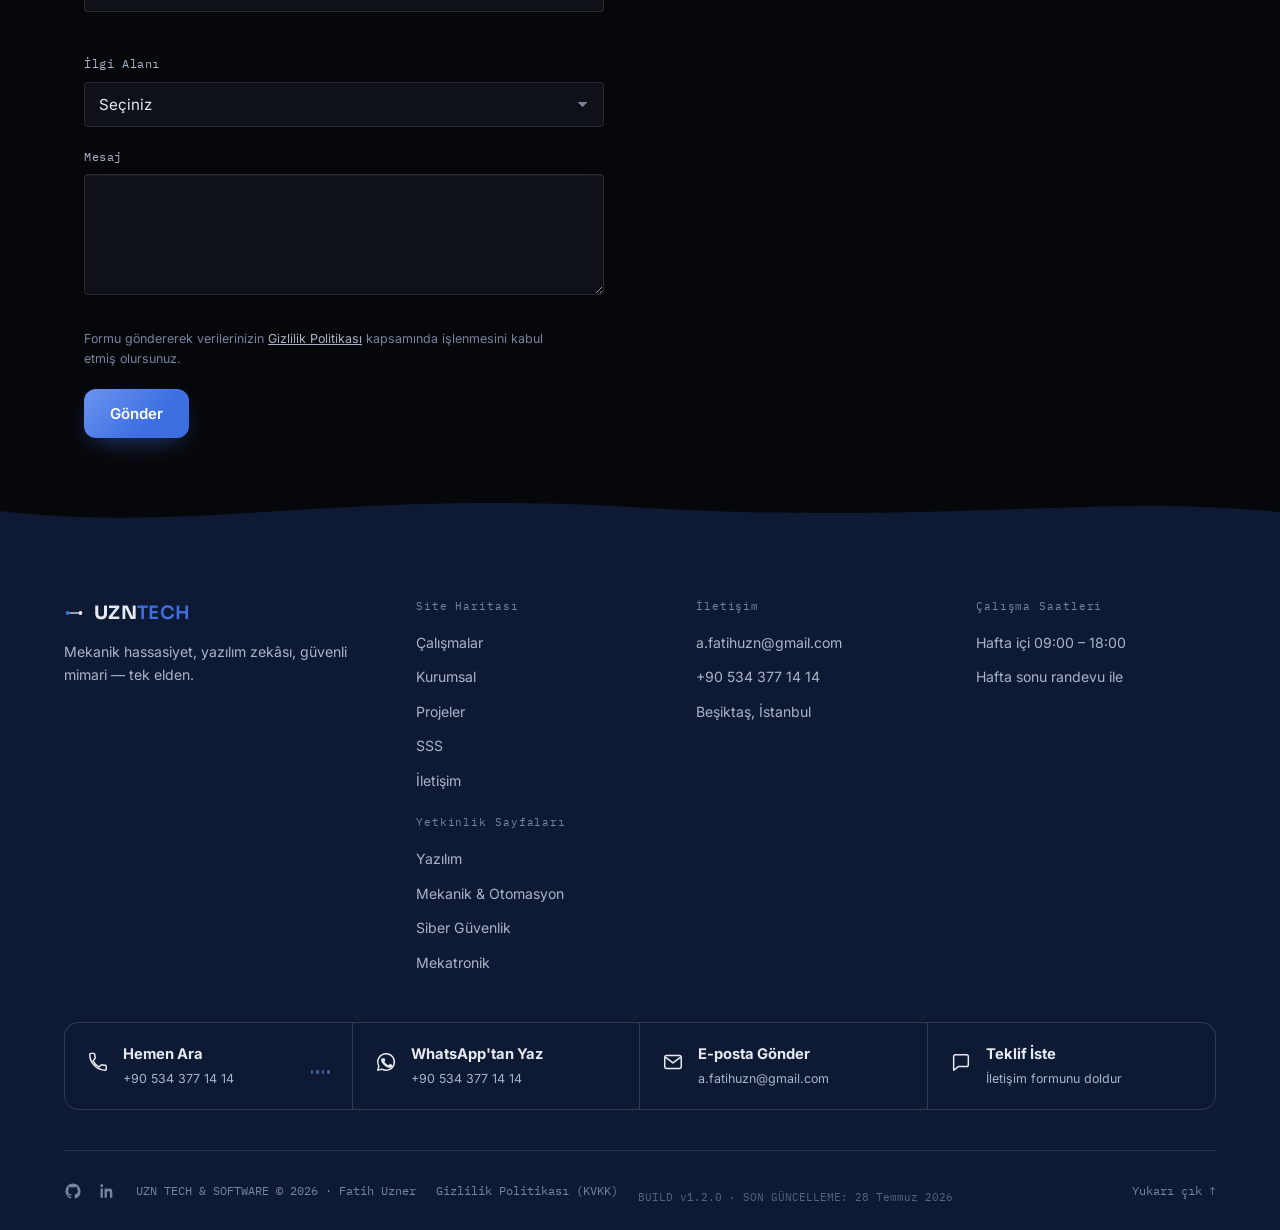
==== commit 3e92b305: "Add files via upload" ====
--- a/index.html
+++ b/index.html
@@ -35,7 +35,14 @@
 <link rel="preconnect" href="https://fonts.googleapis.com">
 <link rel="preconnect" href="https://fonts.gstatic.com" crossorigin>
 <link href="https://fonts.googleapis.com/css2?family=Sora:wght@600;700;800&family=Inter:wght@400;600&family=IBM+Plex+Mono:wght@400;500&display=swap" rel="stylesheet">
-<link rel="stylesheet" href="style.css">
+<link rel="stylesheet" href="css/tokens.css">
+<link rel="stylesheet" href="css/effects.css">
+<link rel="stylesheet" href="css/header-nav.css">
+<link rel="stylesheet" href="css/layout-hero.css">
+<link rel="stylesheet" href="css/typography-components.css">
+<link rel="stylesheet" href="css/home-sections.css">
+<link rel="stylesheet" href="css/content-sections.css">
+<link rel="stylesheet" href="css/contact-footer-pages.css">
 
 <!-- Yapılandırılmış veri (JSON-LD) — arama motorlarının kim/ne olduğunu anlaması için -->
 <script type="application/ld+json">
--- a/css/tokens.css
+++ b/css/tokens.css
@@ -0,0 +1,30 @@
+:root {
+  --bg: #06070a;
+  --bg-panel: #0e1117;
+  --bg-panel-alt: #121620;
+  --line: rgba(231, 234, 241, 0.12);
+  --line-soft: rgba(231, 234, 241, 0.07);
+  --accent: #3d6fe0;
+  --accent-bright: #6a94f0;
+  --accent-2: #2a4fb0;
+  --accent-2-dim: #2a4fb033;
+  --signal: #e7eaf1;
+  --text: #e7eaf1;
+  --text-dim: #a9b4c9;
+  --text-faint: #7684a0;
+
+  --font-display: 'Sora', 'Inter', sans-serif;
+  --font-body: 'Inter', sans-serif;
+  --font-mono: 'IBM Plex Mono', monospace;
+
+  
+  --fs-h2: clamp(1.7rem, 2.6vw, 2.05rem);
+  --ls-display: -0.015em;
+  --ls-label: 0.06em;
+  --ls-micro: 0.09em;
+
+  
+  --elev-1: 0 1px 0 rgba(255,255,255,0.04) inset, 0 10px 22px -16px rgba(0,0,0,0.45);
+  --elev-2: 0 1px 0 rgba(255,255,255,0.05) inset, 0 18px 38px -18px rgba(0,0,0,0.5);
+  --elev-3: 0 1px 0 rgba(255,255,255,0.06) inset, 0 28px 58px -20px rgba(0,0,0,0.6);
+}
--- a/css/effects.css
+++ b/css/effects.css
@@ -0,0 +1,426 @@
+@property --accent { syntax: '<color>'; inherits: true; initial-value: #3d6fe0; }
+@property --accent-bright { syntax: '<color>'; inherits: true; initial-value: #6a94f0; }
+@property --accent-2 { syntax: '<color>'; inherits: true; initial-value: #2a4fb0; }
+@property --accent-2-dim { syntax: '<color>'; inherits: true; initial-value: #2a4fb033; }
+@property --bg { syntax: '<color>'; inherits: true; initial-value: #06070a; }
+@property --bg-panel { syntax: '<color>'; inherits: true; initial-value: #0e1117; }
+@property --bg-panel-alt { syntax: '<color>'; inherits: true; initial-value: #121620; }
+@property --line { syntax: '<color>'; inherits: true; initial-value: rgba(231, 234, 241, 0.12); }
+@property --line-soft { syntax: '<color>'; inherits: true; initial-value: rgba(231, 234, 241, 0.07); }
+@property --text { syntax: '<color>'; inherits: true; initial-value: #e7eaf1; }
+@property --text-dim { syntax: '<color>'; inherits: true; initial-value: #a9b4c9; }
+@property --text-faint { syntax: '<color>'; inherits: true; initial-value: #7684a0; }
+@property --signal { syntax: '<color>'; inherits: true; initial-value: #e7eaf1; }
+
+:root {
+  transition: --accent 0.9s ease, --accent-bright 0.9s ease, --accent-2 0.9s ease,
+    --accent-2-dim 0.9s ease, --bg 0.9s ease, --bg-panel 0.9s ease, --bg-panel-alt 0.9s ease,
+    --line 0.9s ease, --line-soft 0.9s ease, --text 0.9s ease, --text-dim 0.9s ease,
+    --text-faint 0.9s ease, --signal 0.9s ease;
+}
+@media (prefers-reduced-motion: reduce) {
+  :root { transition: none; }
+}
+
+/* Lacivert perde */
+body[data-phase="navy"] {
+  --bg: #0a1533;
+  --bg-panel: #101c3d;
+  --bg-panel-alt: #142248;
+  --accent: #4a5fd9;
+  --accent-bright: #7a8bf0;
+  --accent-2: #33409e;
+  --accent-2-dim: #33409e33;
+}
+
+body[data-phase="light"] {
+  --bg: #f4f6fb;
+  --bg-panel: #ffffff;
+  --bg-panel-alt: #eef1f8;
+  --line: rgba(10, 14, 23, 0.12);
+  --line-soft: rgba(10, 14, 23, 0.07);
+  --text: #0a0e17;
+  --text-dim: #3a4256;
+  --text-faint: #6b7280;
+  --signal: #0a0e17;
+  --accent: #2f5bc7;
+  --accent-bright: #4d7ae0;
+  --accent-2: #1f3f94;
+  --accent-2-dim: #1f3f9422;
+}
+
+* { box-sizing: border-box; }
+
+html { scroll-behavior: smooth; }
+
+@media (prefers-reduced-motion: reduce) {
+  html { scroll-behavior: auto; }
+  * { animation-duration: 0.001ms !important; animation-iteration-count: 1 !important; transition-duration: 0.001ms !important; }
+}
+
+.reveal {
+  opacity: 0;
+  transform: translateY(24px);
+  transition: opacity 0.6s cubic-bezier(0.22, 1, 0.36, 1), transform 0.6s cubic-bezier(0.22, 1, 0.36, 1);
+  will-change: opacity, transform;
+}
+.reveal.is-visible {
+  opacity: 1;
+  transform: translateY(0);
+}
+
+body {
+  margin: 0;
+  background: var(--bg);
+  color: var(--text);
+  font-family: var(--font-body);
+  line-height: 1.6;
+  position: relative;
+  overflow-x: hidden;
+}
+
+.grid-overlay {
+  position: fixed;
+  inset: 0;
+  z-index: -1;
+  pointer-events: none;
+  opacity: 0.5;
+  background-image:
+    radial-gradient(circle at 0 0, color-mix(in srgb, var(--accent) 55%, transparent) 0, color-mix(in srgb, var(--accent) 55%, transparent) 1.5px, transparent 2.4px),
+    linear-gradient(rgba(236,231,224,0.05) 1px, transparent 1px),
+    linear-gradient(90deg, rgba(236,231,224,0.05) 1px, transparent 1px),
+    linear-gradient(rgba(236,231,224,0.02) 1px, transparent 1px),
+    linear-gradient(90deg, rgba(236,231,224,0.02) 1px, transparent 1px);
+  background-size: 280px 280px, 280px 280px, 280px 280px, 28px 28px, 28px 28px;
+  mask-image: linear-gradient(180deg, transparent 0, black 4%, black 96%, transparent 100%);
+  -webkit-mask-image: linear-gradient(180deg, transparent 0, black 4%, black 96%, transparent 100%);
+}
+
+body::after { content: none; }
+.circuit-bg {
+  position: fixed;
+  inset: 0;
+  z-index: -1;
+  pointer-events: none;
+  opacity: 0.55;
+  background-repeat: repeat;
+  background-size: 320px 320px;
+  background-image: url("data:image/svg+xml,%3Csvg xmlns='http://www.w3.org/2000/svg' width='320' height='320'%3E%3Cg fill='none' stroke='%233d6fe0' stroke-width='1'%3E%3Cpath d='M20 60L110 60L150 110L150 200L230 240L230 300'/%3E%3Cpath d='M0 180L70 180L100 140'/%3E%3Cpath d='M260 40L260 110L300 150'/%3E%3C/g%3E%3Cg fill='%233d6fe0'%3E%3Ccircle cx='20' cy='60' r='3.2'/%3E%3Ccircle cx='110' cy='60' r='3.2'/%3E%3Ccircle cx='150' cy='110' r='3.2'/%3E%3Ccircle cx='150' cy='200' r='3.2'/%3E%3Ccircle cx='230' cy='240' r='3.2'/%3E%3Ccircle cx='230' cy='300' r='3.2'/%3E%3Ccircle cx='70' cy='180' r='3.2'/%3E%3Ccircle cx='260' cy='40' r='3.2'/%3E%3Ccircle cx='300' cy='150' r='3.2'/%3E%3C/g%3E%3C/svg%3E");
+  mask-image: radial-gradient(ellipse 90% 100% at 50% 50%, black 30%, transparent 95%);
+  -webkit-mask-image: radial-gradient(ellipse 90% 100% at 50% 50%, black 30%, transparent 95%);
+}
+@media (max-width: 780px) {
+  .grid-overlay, .circuit-bg { opacity: 0.32; }
+}
+
+.skill-badge, .testimonial-card, .contact-form input, .contact-form textarea {
+  box-shadow: var(--elev-1);
+}
+
+.hud-ring-outer, .hud-ring-dashed {
+  transform-box: view-box;
+  transform-origin: 50% 50%;
+}
+.hud-ring-outer { animation: hud-spin 90s linear infinite; }
+.hud-ring-dashed { animation: hud-spin-reverse 120s linear infinite; }
+.hud-core {
+  transform-box: view-box;
+  transform-origin: 50% 50%;
+  animation: hud-pulse 4.5s ease-in-out infinite;
+}
+@keyframes hud-spin { to { transform: rotate(360deg); } }
+@keyframes hud-spin-reverse { to { transform: rotate(-360deg); } }
+@keyframes hud-pulse {
+  0%, 100% { opacity: 1; }
+  50% { opacity: 0.88; }
+}
+
+/* About photo — a single slow-rotating ring behind the portrait */
+.about-photo-wrap {
+  position: relative;
+  width: 96px;
+  height: 96px;
+  flex-shrink: 0;
+}
+.about-photo-rings {
+  position: absolute;
+  inset: -22px;
+  width: calc(100% + 44px);
+  height: calc(100% + 44px);
+  pointer-events: none;
+}
+.about-photo-wrap .about-photo {
+  position: relative;
+  z-index: 1;
+  width: 96px;
+  height: 96px;
+}
+
+/* 3D tilt on hover — JS sets --rx/--ry, CSS applies the transform */
+.tilt {
+  --rx: 0deg;
+  --ry: 0deg;
+  --tz: 0px;
+  --ts: 1;
+  transform: perspective(900px) rotateX(var(--rx)) rotateY(var(--ry)) translateZ(var(--tz)) scale(var(--ts));
+  transition: transform 0.4s cubic-bezier(0.22, 1, 0.36, 1);
+  will-change: transform;
+  
+  transform-style: preserve-3d;
+}
+.tilt:hover {
+  --tz: 6px;
+  --ts: 1.006;
+}
+
+.tilt .bento-label,
+.tilt .skills-row {
+  transition: transform 0.4s cubic-bezier(0.22, 1, 0.36, 1);
+  will-change: transform;
+}
+.tilt:hover .bento-label { transform: translateZ(16px); }
+.tilt:hover .skills-row { transform: translateZ(5px); }
+.tilt .testimonial-quote,
+.tilt .testimonial-who {
+  transition: transform 0.4s cubic-bezier(0.22, 1, 0.36, 1);
+  will-change: transform;
+}
+.tilt:hover .testimonial-quote { transform: translateZ(18px); }
+.tilt:hover .testimonial-who { transform: translateZ(6px); }
+@media (prefers-reduced-motion: reduce) {
+  .tilt, .tilt .bento-label, .tilt .skills-row,
+  .tilt .testimonial-quote, .tilt .testimonial-who { transition: none; }
+}
+
+/* Mouse-tracked spotlight glow, fixed to viewport, position set via JS */
+.cursor-spotlight {
+  position: fixed;
+  inset: 0;
+  z-index: 1;
+  pointer-events: none;
+  background: radial-gradient(600px circle at var(--mx, 50%) var(--my, 30%), rgba(61,111,224,0.09), transparent 60%);
+}
+@media (hover: none) { .cursor-spotlight { display: none; } }
+
+/* Layered parallax inside a box — inner layer moves more than the box itself */
+.parallax-box { overflow: hidden; }
+.parallax-layer {
+  transform: translate(var(--px, 0px), var(--py, 0px));
+  transition: transform 0.2s ease-out;
+  will-change: transform;
+}
+
+.dim-overlay {
+  position: absolute;
+  inset: 0;
+  width: 100%;
+  height: 100%;
+  opacity: 0;
+  transition: opacity 0.35s ease;
+  pointer-events: none;
+  z-index: 3;
+}
+.project-row:hover .dim-overlay {
+  opacity: 1;
+}
+.dim-overlay .dim-bracket,
+.dim-overlay .dim-line,
+.dim-overlay .dim-arrow {
+  stroke: var(--accent-bright);
+  stroke-width: 1;
+  fill: none;
+  vector-effect: non-scaling-stroke;
+}
+.dim-overlay .dim-text {
+  fill: var(--accent-bright);
+  font-family: var(--font-mono);
+}
+@media (prefers-reduced-motion: reduce) {
+  .dim-overlay { transition: none; }
+}
+
+/* Oscilloscope waveform — appears behind a skill badge's icon on hover */
+.skill-badge { position: relative; overflow: hidden; }
+.badge-wave {
+  position: absolute;
+  inset: 0;
+  width: 100%;
+  height: 100%;
+  opacity: 0;
+  transition: opacity 0.3s ease;
+  pointer-events: none;
+}
+.skill-badge:hover .badge-wave { opacity: 0.42; }
+.badge-wave .wave-baseline {
+  stroke: var(--text-faint);
+  stroke-width: 1;
+  stroke-dasharray: 2 3;
+  opacity: 0.5;
+  fill: none;
+  vector-effect: non-scaling-stroke;
+}
+.badge-wave .wave-path {
+  fill: none;
+  stroke: var(--accent-bright);
+  stroke-width: 1.4;
+  vector-effect: non-scaling-stroke;
+  stroke-dasharray: 100 100;
+  animation: osc-scroll 1.8s linear infinite;
+}
+@keyframes osc-scroll {
+  from { stroke-dashoffset: 0; }
+  to { stroke-dashoffset: -100; }
+}
+@media (prefers-reduced-motion: reduce) {
+  .badge-wave .wave-path { animation: none; }
+}
+
+.scan-line {
+  position: absolute;
+  top: 0;
+  left: 0;
+  width: 100%;
+  height: 2px;
+  background: linear-gradient(90deg, transparent, var(--accent-bright), transparent);
+  box-shadow: 0 0 12px 1px rgba(106,148,240,0.6);
+  opacity: 0;
+  pointer-events: none;
+  z-index: 4;
+}
+.scan-line.is-scanning {
+  animation: scan-sweep 1.4s cubic-bezier(0.4, 0, 0.2, 1) forwards;
+}
+@keyframes scan-sweep {
+  0% { top: 0; opacity: 0; }
+  8% { opacity: 1; }
+  92% { opacity: 1; }
+  100% { top: 100%; opacity: 0; }
+}
+@media (prefers-reduced-motion: reduce) {
+  .scan-line.is-scanning { animation: none; }
+}
+
+.boot-overlay {
+  position: fixed;
+  inset: 0;
+  z-index: 9999;
+  background:
+    radial-gradient(ellipse 640px 420px at 50% 46%, rgba(61, 111, 224, 0.14), transparent 70%),
+    radial-gradient(circle, rgba(231, 234, 241, 0.05) 1px, transparent 1px) 0 0 / 26px 26px,
+    #06070a;
+  display: flex;
+  align-items: center;
+  justify-content: center;
+  opacity: 0;
+  transition: opacity 0.4s ease;
+}
+.boot-overlay.is-active { opacity: 1; }
+.boot-overlay.is-leaving { opacity: 0; }
+.boot-overlay-content {
+  display: flex;
+  flex-direction: column;
+  align-items: center;
+}
+.boot-overlay-logo {
+  margin-bottom: 26px;
+  overflow: visible;
+}
+.boot-overlay-logo-dot {
+  opacity: 0;
+  transform-origin: center;
+  transform-box: fill-box;
+  transform: scale(0.3);
+  fill: var(--accent);
+  filter: drop-shadow(0 0 6px rgba(61, 111, 224, 0.7));
+}
+.boot-overlay-logo-dot-b { fill: var(--accent-bright); }
+.boot-overlay.is-active .boot-overlay-logo-dot-a { animation: boot-logo-dot-in 0.4s ease forwards 0.05s; }
+.boot-overlay.is-active .boot-overlay-logo-dot-b { animation: boot-logo-dot-in 0.4s ease forwards 0.95s; }
+.boot-overlay-logo-line {
+  stroke: var(--signal);
+  stroke-width: 1.6;
+  stroke-dasharray: 12;
+  stroke-dashoffset: 12;
+  filter: drop-shadow(0 0 4px rgba(231, 234, 241, 0.5));
+}
+.boot-overlay.is-active .boot-overlay-logo-line { animation: boot-logo-draw 0.9s ease forwards 0.15s; }
+@keyframes boot-logo-dot-in {
+  from { opacity: 0; transform: scale(0.3); }
+  to { opacity: 1; transform: scale(1); }
+}
+@keyframes boot-logo-draw {
+  to { stroke-dashoffset: 0; }
+}
+.boot-overlay-progress {
+  width: 220px;
+  height: 2px;
+  margin-top: 24px;
+  border-radius: 2px;
+  background: rgba(231, 234, 241, 0.08);
+  overflow: hidden;
+}
+.boot-overlay-progress-fill {
+  display: block;
+  height: 100%;
+  width: 0%;
+  background: linear-gradient(90deg, var(--accent), var(--accent-bright));
+  box-shadow: 0 0 10px rgba(61, 111, 224, 0.8);
+}
+.boot-overlay-progress-fill.is-filling {
+  animation: boot-progress-fill 2.15s linear forwards;
+}
+@keyframes boot-progress-fill {
+  to { width: 100%; }
+}
+.boot-overlay-corner {
+  position: absolute;
+  width: 34px;
+  height: 34px;
+  border: 1.4px solid var(--accent-bright);
+  opacity: 0;
+  transition: opacity 0.5s ease, transform 0.5s cubic-bezier(0.22, 1, 0.36, 1);
+}
+.boot-overlay.is-active .boot-overlay-corner { opacity: 0.6; }
+.boot-overlay-corner-tl { top: 22px; left: 22px; border-right: none; border-bottom: none; transform: translate(-10px, -10px); }
+.boot-overlay-corner-tr { top: 22px; right: 22px; border-left: none; border-bottom: none; transform: translate(10px, -10px); }
+.boot-overlay-corner-bl { bottom: 22px; left: 22px; border-right: none; border-top: none; transform: translate(-10px, 10px); }
+.boot-overlay-corner-br { bottom: 22px; right: 22px; border-left: none; border-top: none; transform: translate(10px, 10px); }
+.boot-overlay.is-active .boot-overlay-corner-tl,
+.boot-overlay.is-active .boot-overlay-corner-tr,
+.boot-overlay.is-active .boot-overlay-corner-bl,
+.boot-overlay.is-active .boot-overlay-corner-br {
+  transform: translate(0, 0);
+  animation: boot-corner-pulse 2.2s ease-in-out 0.6s infinite;
+}
+@keyframes boot-corner-pulse {
+  0%, 100% { opacity: 0.6; }
+  50% { opacity: 0.95; }
+}
+.boot-overlay-lines {
+  font-family: var(--font-mono);
+  font-size: 0.8rem;
+  letter-spacing: 0.04em;
+  color: var(--accent-bright);
+  text-align: center;
+  min-height: 3.6em;
+  text-shadow: 0 0 10px rgba(61, 111, 224, 0.45);
+}
+.boot-overlay-lines p {
+  margin: 0 0 6px;
+  opacity: 0;
+  animation: boot-line-in 0.25s ease forwards;
+}
+@keyframes boot-line-in {
+  from { opacity: 0; transform: translateY(4px); }
+  to { opacity: 1; transform: translateY(0); }
+}
+@media (prefers-reduced-motion: reduce) {
+  .boot-overlay { display: none; }
+}
+.magnetic {
+  --mbx: 0px;
+  --mby: 0px;
+  transform: translate(var(--mbx), var(--mby));
+}
+.magnetic:hover { transition: transform 0.05s linear !important; }
+.magnetic:not(:hover) { transition: transform 0.35s cubic-bezier(0.34, 1.56, 0.64, 1) !important; }
--- a/css/header-nav.css
+++ b/css/header-nav.css
@@ -0,0 +1,351 @@
+.hero-node-bg {
+  position: absolute;
+  inset: 0;
+  width: 100%;
+  height: 100%;
+  z-index: -1;
+  pointer-events: none;
+  opacity: 0.5;
+  background-repeat: repeat;
+  background-size: 320px 320px;
+  background-image: url("data:image/svg+xml,%3Csvg xmlns='http://www.w3.org/2000/svg' width='320' height='320'%3E%3Cg fill='none' stroke='%233d6fe0' stroke-width='1'%3E%3Cpath d='M20 60L110 60L150 110L150 200L230 240L230 300'/%3E%3Cpath d='M0 180L70 180L100 140'/%3E%3Cpath d='M260 40L260 110L300 150'/%3E%3C/g%3E%3Cg fill='%233d6fe0'%3E%3Ccircle cx='20' cy='60' r='3.2'/%3E%3Ccircle cx='110' cy='60' r='3.2'/%3E%3Ccircle cx='150' cy='110' r='3.2'/%3E%3Ccircle cx='150' cy='200' r='3.2'/%3E%3Ccircle cx='230' cy='240' r='3.2'/%3E%3Ccircle cx='230' cy='300' r='3.2'/%3E%3Ccircle cx='70' cy='180' r='3.2'/%3E%3Ccircle cx='260' cy='40' r='3.2'/%3E%3Ccircle cx='300' cy='150' r='3.2'/%3E%3C/g%3E%3C/svg%3E");
+  mask-image: radial-gradient(ellipse 70% 90% at 50% 30%, black 40%, transparent 90%);
+  -webkit-mask-image: radial-gradient(ellipse 70% 90% at 50% 30%, black 40%, transparent 90%);
+}
+@media (max-width: 780px) {
+  .hero-node-bg { opacity: 0.3; }
+}
+
+.hero::before {
+  content: '';
+  position: absolute;
+  top: -140px;
+  left: 50%;
+  transform: translateX(-50%) translateY(var(--scroll-y, 0px));
+  width: 640px;
+  height: 420px;
+  background: radial-gradient(ellipse at center, rgba(61,111,224,0.16), transparent 70%);
+  pointer-events: none;
+  z-index: -1;
+  will-change: transform;
+}
+.hero::after {
+  content: '';
+  position: absolute;
+  top: -40px;
+  right: 6%;
+  transform: translateY(var(--scroll-y, 0px));
+  width: 340px;
+  height: 340px;
+  background: radial-gradient(ellipse at center, var(--accent-2-dim, rgba(42,79,176,0.12)), transparent 72%);
+  pointer-events: none;
+  z-index: -1;
+  will-change: transform;
+}
+
+.site-header, main, .site-footer {
+  position: relative;
+  z-index: 2;
+}
+
+/* Header */
+.site-header {
+  display: flex;
+  align-items: center;
+  justify-content: space-between;
+  padding: 28px 64px;
+  border-bottom: 1px solid var(--line);
+}
+
+.logo {
+  display: flex;
+  align-items: center;
+  gap: 10px;
+  text-decoration: none;
+  font-family: var(--font-display);
+}
+.logo-icon { flex-shrink: 0; }
+.logo-mark { color: var(--text); font-weight: 700; font-size: 1.15rem; letter-spacing: 0.02em; }
+.logo-amp { color: var(--accent); font-weight: 600; font-size: 1.15rem; }
+.logo-sub { color: var(--text-dim); font-family: var(--font-mono); font-size: 0.7rem; letter-spacing: 0.08em; margin-left: 4px; }
+
+.header-right { display: flex; align-items: center; gap: 32px; }
+
+.site-nav { display: flex; gap: 32px; }
+.site-nav a {
+  color: var(--text-dim);
+  text-decoration: none;
+  font-size: 0.9rem;
+  transition: color 0.2s ease;
+}
+.site-nav a:hover, .site-nav a:focus-visible { color: var(--accent-bright); }
+.site-nav .ref {
+  font-family: var(--font-mono);
+  font-size: 0.7rem;
+  color: var(--signal);
+  margin-right: 4px;
+  transition: color 0.2s ease, text-shadow 0.2s ease;
+}
+.site-nav a:hover .ref { color: var(--accent-bright); text-shadow: 0 0 10px rgba(61,111,224,0.55); }
+
+/* Social links (desktop, in header) */
+.social-links { display: flex; align-items: center; gap: 14px; }
+.social-links a {
+  color: var(--text-dim);
+  display: flex;
+  align-items: center;
+  transition: color 0.2s ease, transform 0.15s ease;
+}
+.social-links a:hover { color: var(--accent-bright); transform: translateY(-1px); }
+.social-links a span { display: none; }
+
+.btn-cv {
+  padding: 9px 18px;
+  font-size: 0.85rem;
+}
+
+/* Hamburger toggle (hidden on desktop) */
+.menu-toggle {
+  display: none;
+  flex-direction: column;
+  justify-content: center;
+  gap: 5px;
+  width: 34px;
+  height: 34px;
+  padding: 0;
+  background: none;
+  border: none;
+  cursor: pointer;
+  z-index: 20;
+}
+.menu-toggle span {
+  display: block;
+  width: 100%;
+  height: 2px;
+  background: var(--text);
+  border-radius: 2px;
+  transition: transform 0.25s ease, opacity 0.2s ease;
+}
+.menu-toggle.is-open span:nth-child(1) { transform: translateY(7px) rotate(45deg); }
+.menu-toggle.is-open span:nth-child(2) { opacity: 0; }
+.menu-toggle.is-open span:nth-child(3) { transform: translateY(-7px) rotate(-45deg); }
+
+/* Mobile nav panel */
+.mobile-nav {
+  position: fixed;
+  top: 0;
+  right: 0;
+  width: min(320px, 84vw);
+  height: 100vh;
+  background: var(--bg-panel);
+  border-left: 1px solid var(--line);
+  box-shadow: var(--elev-3);
+  padding: 96px 32px 32px;
+  display: flex;
+  flex-direction: column;
+  gap: 36px;
+  transform: translateX(100%);
+  transition: transform 0.28s ease;
+  z-index: 15;
+}
+.mobile-nav.is-open { transform: translateX(0); }
+.mobile-nav nav { display: flex; flex-direction: column; gap: 22px; }
+.mobile-nav nav a {
+  color: var(--text);
+  text-decoration: none;
+  font-size: 1.05rem;
+  font-family: var(--font-display);
+  font-weight: 600;
+}
+.mobile-nav nav a:hover { color: var(--accent-bright); }
+.mobile-nav nav .ref {
+  font-family: var(--font-mono);
+  font-size: 0.7rem;
+  color: var(--accent);
+  margin-right: 8px;
+  transition: color 0.2s ease, text-shadow 0.2s ease;
+}
+.mobile-nav nav a:hover .ref { color: var(--accent-bright); text-shadow: 0 0 10px rgba(61,111,224,0.55); }
+.mobile-nav .social-links { gap: 22px; }
+.mobile-nav .social-links a {
+  display: flex;
+  align-items: center;
+  gap: 8px;
+  color: var(--text-dim);
+  font-size: 0.85rem;
+}
+.mobile-nav .social-links a span { display: inline; }
+.mobile-nav .btn { align-self: flex-start; }
+
+.mobile-nav-backdrop {
+  position: fixed;
+  inset: 0;
+  background: rgba(0,0,0,0.5);
+  opacity: 0;
+  pointer-events: none;
+  transition: opacity 0.25s ease;
+  z-index: 10;
+}
+.mobile-nav-backdrop.is-open { opacity: 1; pointer-events: auto; }
+
+.back-to-top {
+  position: fixed;
+  right: 22px;
+  bottom: 22px;
+  width: 44px;
+  height: 44px;
+  display: flex;
+  align-items: center;
+  justify-content: center;
+  border-radius: 50%;
+  background: var(--bg-panel);
+  border: 1px solid var(--line);
+  color: var(--accent-bright);
+  cursor: pointer;
+  z-index: 8;
+  opacity: 0;
+  pointer-events: none;
+  transform: translateY(10px);
+  transition: opacity 0.25s ease, transform 0.25s ease, border-color 0.2s ease, box-shadow 0.2s ease;
+}
+.back-to-top.is-visible {
+  opacity: 1;
+  pointer-events: auto;
+  transform: translateY(0);
+}
+.back-to-top:hover,
+.back-to-top:focus-visible {
+  border-color: var(--accent);
+  box-shadow: 0 0 0 4px rgba(61,111,224,0.18);
+}
+
+.side-rail {
+  position: fixed;
+  right: 22px;
+  top: 50%;
+  transform: translateY(-50%);
+  z-index: 8;
+  display: flex;
+  flex-direction: column;
+  gap: 16px;
+}
+.side-rail a {
+  display: flex;
+  align-items: center;
+  justify-content: flex-end;
+  gap: 10px;
+  text-decoration: none;
+}
+.side-rail-dot {
+  width: 9px;
+  height: 9px;
+  border-radius: 50%;
+  border: 1.5px solid var(--line);
+  background: var(--bg-panel);
+  flex-shrink: 0;
+  transition: background 0.2s ease, border-color 0.2s ease, transform 0.2s ease, box-shadow 0.2s ease;
+}
+.side-rail-label {
+  font-family: var(--font-mono);
+  font-size: 0.68rem;
+  letter-spacing: 0.03em;
+  color: var(--text-dim);
+  white-space: nowrap;
+  background: var(--bg-panel);
+  border: 1px solid var(--line);
+  border-radius: 4px;
+  padding: 3px 8px;
+  opacity: 0;
+  transform: translateX(6px);
+  transition: opacity 0.2s ease, transform 0.2s ease;
+}
+.side-rail a:hover .side-rail-label,
+.side-rail a:focus-visible .side-rail-label {
+  opacity: 1;
+  transform: translateX(0);
+}
+.side-rail a:hover .side-rail-dot,
+.side-rail a:focus-visible .side-rail-dot,
+.side-rail a.is-active .side-rail-dot {
+  border-color: var(--accent);
+  background: var(--accent);
+  transform: scale(1.25);
+  box-shadow: 0 0 10px rgba(61,111,224,0.55);
+}
+.side-rail a.is-active .side-rail-label { color: var(--text); }
+
+.side-rail a.is-active .side-rail-dot {
+  animation: side-rail-led-pulse 2.6s ease-in-out infinite;
+}
+@keyframes side-rail-led-pulse {
+  0%, 100% { box-shadow: 0 0 6px 1px rgba(61,111,224,0.35); }
+  50% { box-shadow: 0 0 13px 3px rgba(106,148,240,0.75); }
+}
+@media (prefers-reduced-motion: reduce) {
+  .side-rail a.is-active .side-rail-dot { animation: none; }
+}
+@media (max-width: 980px) {
+  .side-rail { display: none; }
+}
+
+body.nav-open { overflow: hidden; }
+
+@media (max-width: 780px) {
+  .site-header { padding: 22px 24px; }
+  .header-right { display: none; }
+  .menu-toggle { display: flex; }
+}
+
+/* Top contact strip — Buski-style phone/e-posta/konum şeridi (eskiden "SYS/UPTIME" telemetri okuması) */
+.telemetry-strip {
+  border-bottom: 1px solid var(--line);
+  background: var(--bg-panel);
+  overflow: hidden;
+  position: relative;
+}
+.telemetry-track {
+  display: flex;
+  align-items: center;
+  gap: 18px;
+  padding: 8px 64px;
+  white-space: nowrap;
+  overflow-x: auto;
+  scrollbar-width: none;
+  font-family: var(--font-mono);
+  font-size: 0.7rem;
+}
+.telemetry-track::-webkit-scrollbar { display: none; }
+.telemetry-item {
+  display: inline-flex;
+  align-items: center;
+  gap: 6px;
+  color: var(--text-dim);
+  text-decoration: none;
+}
+a.telemetry-item { transition: color 1.6s ease-out, text-shadow 1.6s ease-out; }
+a.telemetry-item:hover, a.telemetry-item:focus-visible {
+  color: var(--accent);
+  text-shadow: 0 0 12px var(--accent-2-dim), 0 0 2px var(--accent-bright);
+  transition: color 0.12s ease-in, text-shadow 0.12s ease-in;
+}
+
+@media (prefers-reduced-motion: reduce) {
+  .footer-col a,
+  .footer-top-link,
+  .footer-bottom-left a,
+  a.telemetry-item {
+    transition: color 0.12s ease !important;
+  }
+  .footer-col a:hover, .footer-col a:focus-visible,
+  .footer-top-link:hover, .footer-top-link:focus-visible,
+  .footer-bottom-left a:hover, .footer-bottom-left a:focus-visible,
+  a.telemetry-item:hover, a.telemetry-item:focus-visible {
+    text-shadow: none;
+  }
+}
+.telemetry-icon { width: 13px; height: 13px; flex: none; color: var(--accent); }
+.telemetry-val { color: inherit; }
+.telemetry-sep { color: var(--line); }
+@media (max-width: 700px) {
+  .telemetry-track { padding: 8px 24px; gap: 14px; }
+}
--- a/css/layout-hero.css
+++ b/css/layout-hero.css
@@ -0,0 +1,298 @@
+/* Layout */
+main { max-width: 1240px; margin: 0 auto; padding: 0 64px; position: relative; }
+@media (max-width: 700px) { main { padding: 0 24px; } }
+
+.node-motif { display: none; }
+
+.section, .hero { position: relative; padding: 108px 0 96px; border-bottom: none; }
+
+.section-tinted { border-bottom: none; z-index: 0; }
+.section-tinted::before {
+  content: "";
+  position: absolute;
+  top: 0;
+  bottom: 0;
+  left: 50%;
+  width: 100vw;
+  transform: translateX(-50%);
+  background: var(--bg-panel-alt);
+  z-index: -2;
+  pointer-events: none;
+}
+.section-wave {
+  position: absolute;
+  left: 50%;
+  width: 100vw;
+  height: 48px;
+  transform: translateX(-50%);
+  background-repeat: no-repeat;
+  background-size: 100% 100%;
+  z-index: -1;
+  pointer-events: none;
+}
+
+.section-wave-top {
+  top: 0;
+  margin-top: -47px;
+  background-image: url("data:image/svg+xml,%3Csvg xmlns='http://www.w3.org/2000/svg' viewBox='0 0 1440 80' preserveAspectRatio='none'%3E%3Cpath d='M0,50 L100,50 L100,18 L220,18 L220,58 L340,58 L340,26 L460,26 L460,50 L580,50 L580,12 L700,12 L700,54 L820,54 L820,22 L940,22 L940,48 L1060,48 L1060,34 L1180,34 L1180,56 L1300,56 L1300,20 L1440,20 L1440,80 L0,80 Z' fill='%23121620'/%3E%3Cpath d='M0,50 L100,50 L100,18 L220,18 L220,58 L340,58 L340,26 L460,26 L460,50 L580,50 L580,12 L700,12 L700,54 L820,54 L820,22 L940,22 L940,48 L1060,48 L1060,34 L1180,34 L1180,56 L1300,56 L1300,20 L1440,20' fill='none' stroke='%233d6fe0' stroke-width='1.6' stroke-opacity='0.5'/%3E%3C/svg%3E");
+}
+.section-wave-bottom {
+  bottom: 0;
+  margin-bottom: -47px;
+  background-image: url("data:image/svg+xml,%3Csvg xmlns='http://www.w3.org/2000/svg' viewBox='0 0 1440 80' preserveAspectRatio='none'%3E%3Cpath d='M0,30 L100,30 L100,62 L220,62 L220,22 L340,22 L340,54 L460,54 L460,30 L580,30 L580,68 L700,68 L700,26 L820,26 L820,58 L940,58 L940,32 L1060,32 L1060,46 L1180,46 L1180,24 L1300,24 L1300,60 L1440,60 L1440,0 L0,0 Z' fill='%23121620'/%3E%3Cpath d='M0,30 L100,30 L100,62 L220,62 L220,22 L340,22 L340,54 L460,54 L460,30 L580,30 L580,68 L700,68 L700,26 L820,26 L820,58 L940,58 L940,32 L1060,32 L1060,46 L1180,46 L1180,24 L1300,24 L1300,60 L1440,60' fill='none' stroke='%233d6fe0' stroke-width='1.6' stroke-opacity='0.5'/%3E%3C/svg%3E");
+}
+
+.stat-band {
+  position: relative;
+  padding: 56px 0;
+  z-index: 0;
+}
+.stat-band::before {
+  content: "";
+  position: absolute;
+  top: 0; bottom: 0; left: 50%;
+  width: 100vw;
+  transform: translateX(-50%);
+  background: linear-gradient(135deg, #0e1a34 0%, #05070d 100%);
+  z-index: -2;
+}
+.stat-band::after {
+  content: "";
+  position: absolute;
+  top: 0; bottom: 0; left: 50%;
+  width: 100vw;
+  transform: translateX(-50%);
+  opacity: 0.16;
+  background-repeat: repeat;
+  background-size: 280px 280px;
+  background-image: url("data:image/svg+xml,%3Csvg xmlns='http://www.w3.org/2000/svg' width='280' height='280'%3E%3Cg fill='none' stroke='%23ffffff' stroke-width='1'%3E%3Cpath d='M15 50L95 50L130 90L130 170L200 205L200 260'/%3E%3Cpath d='M0 155L60 155L85 120'/%3E%3Cpath d='M225 30L225 90L260 125'/%3E%3C/g%3E%3Cg fill='%236a94f0'%3E%3Ccircle cx='15' cy='50' r='3'/%3E%3Ccircle cx='95' cy='50' r='3'/%3E%3Ccircle cx='130' cy='90' r='3'/%3E%3Ccircle cx='130' cy='170' r='3'/%3E%3Ccircle cx='200' cy='205' r='3'/%3E%3Ccircle cx='200' cy='260' r='3'/%3E%3Ccircle cx='60' cy='155' r='3'/%3E%3Ccircle cx='225' cy='30' r='3'/%3E%3Ccircle cx='260' cy='125' r='3'/%3E%3C/g%3E%3C/svg%3E");
+  z-index: -1;
+  pointer-events: none;
+}
+.stat-band-wave {
+  position: absolute;
+  left: 50%;
+  width: 100vw;
+  height: 48px;
+  transform: translateX(-50%);
+  background-repeat: no-repeat;
+  background-size: 100% 100%;
+  z-index: -1;
+  pointer-events: none;
+}
+
+.stat-band-wave-top {
+  top: 0;
+  margin-top: -47px;
+  background-image: url("data:image/svg+xml,%3Csvg xmlns='http://www.w3.org/2000/svg' viewBox='0 0 1440 80' preserveAspectRatio='none'%3E%3Cpath d='M0,50 L100,50 L100,18 L220,18 L220,58 L340,58 L340,26 L460,26 L460,50 L580,50 L580,12 L700,12 L700,54 L820,54 L820,22 L940,22 L940,48 L1060,48 L1060,34 L1180,34 L1180,56 L1300,56 L1300,20 L1440,20 L1440,80 L0,80 Z' fill='%230e1a34'/%3E%3Cpath d='M0,50 L100,50 L100,18 L220,18 L220,58 L340,58 L340,26 L460,26 L460,50 L580,50 L580,12 L700,12 L700,54 L820,54 L820,22 L940,22 L940,48 L1060,48 L1060,34 L1180,34 L1180,56 L1300,56 L1300,20 L1440,20' fill='none' stroke='%236a94f0' stroke-width='1.6' stroke-opacity='0.55'/%3E%3C/svg%3E");
+}
+.stat-band-wave-bottom {
+  bottom: 0;
+  margin-bottom: -47px;
+  background-image: url("data:image/svg+xml,%3Csvg xmlns='http://www.w3.org/2000/svg' viewBox='0 0 1440 80' preserveAspectRatio='none'%3E%3Cpath d='M0,30 L100,30 L100,62 L220,62 L220,22 L340,22 L340,54 L460,54 L460,30 L580,30 L580,68 L700,68 L700,26 L820,26 L820,58 L940,58 L940,32 L1060,32 L1060,46 L1180,46 L1180,24 L1300,24 L1300,60 L1440,60 L1440,0 L0,0 Z' fill='%230e1a34'/%3E%3Cpath d='M0,30 L100,30 L100,62 L220,62 L220,22 L340,22 L340,54 L460,54 L460,30 L580,30 L580,68 L700,68 L700,26 L820,26 L820,58 L940,58 L940,32 L1060,32 L1060,46 L1180,46 L1180,24 L1300,24 L1300,60 L1440,60' fill='none' stroke='%236a94f0' stroke-width='1.6' stroke-opacity='0.55'/%3E%3C/svg%3E");
+}
+.stat-band-grid {
+  position: relative;
+  display: grid;
+  grid-template-columns: repeat(3, 1fr);
+  gap: 20px;
+}
+.stat-band-card {
+  
+  --text-dim: #5c4f3f;
+  background: #f8f4ee;
+  border-radius: 16px;
+  padding: 26px 18px;
+  text-align: center;
+  box-shadow: 0 16px 34px rgba(20, 14, 8, 0.35);
+}
+.stat-band-num {
+  display: block;
+  font-family: var(--font-display);
+  font-size: 2.1rem;
+  font-weight: 800;
+  color: var(--accent);
+  line-height: 1;
+}
+.stat-band-label {
+  display: block;
+  margin-top: 6px;
+  font-size: 0.78rem;
+  color: var(--text-dim);
+}
+@media (max-width: 900px) {
+  .stat-band-grid { grid-template-columns: repeat(2, 1fr); gap: 14px; }
+}
+@media (max-width: 700px) {
+  .stat-band { padding: 44px 0; }
+}
+
+.hero-search {
+  position: relative;
+  display: flex;
+  align-items: center;
+  gap: 13px;
+  background: linear-gradient(180deg, var(--bg-panel-alt), var(--bg-panel));
+  border: 1px solid var(--line);
+  border-radius: 14px;
+  padding: 16px 20px;
+  margin: 32px 0 40px;
+  max-width: 480px;
+  box-shadow: var(--elev-1);
+  overflow: hidden;
+  transition: border-color 0.25s ease, box-shadow 0.25s ease, background 0.25s ease, transform 0.25s ease;
+}
+.hero-search:hover { border-color: var(--line-soft); box-shadow: var(--elev-2); transform: translateY(-1px); }
+.hero-search:focus-within {
+  border-color: var(--accent-2);
+  box-shadow: 0 0 0 1px var(--accent-2), 0 0 0 5px var(--accent-2-dim), var(--elev-2);
+}
+/* İç tarayıcı ışını: yalnızca odaklanınca bir kez üstten geçer */
+.hero-search-scan {
+  position: absolute;
+  inset: 0;
+  overflow: hidden;
+  pointer-events: none;
+  z-index: 1;
+}
+.hero-search-scan::before {
+  content: '';
+  position: absolute;
+  top: 0;
+  left: -30%;
+  width: 30%;
+  height: 100%;
+  background: linear-gradient(90deg, transparent, rgba(106,148,240,0.16), transparent);
+  transform: skewX(-20deg);
+}
+.hero-search:focus-within .hero-search-scan::before {
+  animation: search-sweep 1s cubic-bezier(0.4,0,0.2,1);
+}
+@keyframes search-sweep {
+  to { left: 130%; }
+}
+.hero-search svg {
+  flex-shrink: 0;
+  color: var(--accent-2);
+  position: relative;
+  z-index: 2;
+  transition: color 0.2s ease, transform 0.2s ease;
+}
+.hero-search:focus-within svg { color: var(--accent-bright); transform: scale(1.06); }
+.hero-search input {
+  border: none;
+  outline: none;
+  background: none;
+  font-family: var(--font-mono);
+  font-size: 0.86rem;
+  letter-spacing: 0.01em;
+  color: var(--text);
+  width: 100%;
+  position: relative;
+  z-index: 2;
+}
+.hero-search input::placeholder { color: var(--text-faint); }
+.hero-search-cursor {
+  flex-shrink: 0;
+  width: 7px;
+  height: 15px;
+  background: var(--accent-2);
+  opacity: 0.5;
+  position: relative;
+  z-index: 2;
+  animation: boot-blink 0.9s step-end infinite;
+}
+.hero-search:focus-within .hero-search-cursor { background: var(--accent-bright); opacity: 0.9; }
+@media (prefers-reduced-motion: reduce) {
+  .hero-search-cursor { animation: none; }
+  .hero-search:focus-within .hero-search-scan::before { animation: none; }
+}
+
+.quick-tiles {
+  position: relative;
+  z-index: 2;
+  max-width: 1240px;
+  margin: 56px auto 40px;
+  display: flex;
+  flex-wrap: wrap;
+  border-top: 1px solid var(--line);
+  border-bottom: 1px solid var(--line);
+}
+.quick-tile {
+  position: relative;
+  flex: 1 1 240px;
+  background: transparent;
+  padding: 26px 24px;
+  display: flex;
+  align-items: center;
+  gap: 16px;
+  text-decoration: none;
+  overflow: hidden;
+  border-right: 1px solid var(--line);
+  transition: background 0.25s ease;
+}
+.quick-tile:last-child { border-right: none; }
+.quick-tile:hover { background: var(--bg-panel-alt); }
+.quick-tile-icon {
+  position: relative;
+  width: 44px;
+  height: 44px;
+  border-radius: 50%;
+  background: transparent;
+  border: 1px solid var(--line);
+  display: flex;
+  align-items: center;
+  justify-content: center;
+  color: var(--accent);
+  flex-shrink: 0;
+  transition: border-color 0.25s ease, color 0.25s ease, transform 0.25s ease, box-shadow 0.25s ease;
+}
+.quick-tile:hover .quick-tile-icon {
+  border-color: var(--accent-bright);
+  color: var(--accent-bright);
+  transform: scale(1.06);
+  box-shadow: 0 0 0 5px var(--accent-2-dim);
+}
+.quick-tile-title {
+  display: block;
+  font-weight: 600;
+  color: var(--text);
+  font-size: 0.92rem;
+  transition: color 0.2s ease, transform 0.2s ease;
+}
+.quick-tile:hover .quick-tile-title { color: var(--accent-bright); transform: translateX(2px); }
+.quick-tile-sub { display: block; color: var(--text-faint); font-size: 0.78rem; margin-top: 2px; }
+@media (max-width: 900px) {
+  .quick-tile { flex-basis: 50%; }
+  .quick-tile:nth-child(2n) { border-right: none; }
+}
+@media (max-width: 560px) {
+  .quick-tiles { margin: 16px auto 24px; }
+  .quick-tile { flex-basis: 100%; border-right: none; border-bottom: 1px solid var(--line); }
+  .quick-tile:last-child { border-bottom: none; }
+}
+
+/* Section head row: title + "Daha Fazla" link, Buski-style */
+.section-head-row {
+  display: flex;
+  align-items: center;
+  justify-content: space-between;
+  gap: 20px;
+  flex-wrap: wrap;
+  margin-bottom: 32px;
+}
+.section-head-row h2 { margin: 0; padding-bottom: 0; }
+.section-head-row h2::after { display: none; }
+.section-head-actions { display: flex; align-items: center; gap: 10px; }
+.link-pill {
+  border: 1px solid var(--line);
+  border-radius: 999px;
+  padding: 10px 18px;
+  font-size: 0.85rem;
+  font-weight: 600;
+  color: var(--text);
+  text-decoration: none;
+  background: var(--bg-panel);
+  transition: border-color 0.2s ease, color 0.2s ease;
+}
+.link-pill:hover { border-color: var(--accent); color: var(--accent); }
--- a/css/typography-components.css
+++ b/css/typography-components.css
@@ -0,0 +1,404 @@
+/* Hero */
+.hero {
+  padding-top: 120px;
+  display: grid;
+  grid-template-columns: 1.15fr 1fr;
+  gap: 40px;
+  align-items: center;
+}
+.hero-text { min-width: 0; }
+.hero h1 {
+  font-size: clamp(2.4rem, 5vw, 3.8rem);
+  font-weight: 700;
+  line-height: 1.1;
+  letter-spacing: -0.02em;
+  max-width: 15ch;
+}
+.hero-lede {
+  max-width: 56ch;
+  color: var(--text-dim);
+  font-size: 1.05rem;
+  margin: 28px 0 40px;
+}
+
+.hero-actions { display: flex; gap: 16px; margin-bottom: 64px; flex-wrap: wrap; }
+
+.btn {
+  position: relative;
+  overflow: hidden;
+  font-family: var(--font-body);
+  font-weight: 600;
+  font-size: 0.94rem;
+  padding: 15px 26px;
+  border-radius: 12px;
+  text-decoration: none;
+  display: inline-flex;
+  align-items: center;
+  gap: 10px;
+  transition: transform 0.15s ease, background 0.2s ease, border-color 0.2s ease, box-shadow 0.2s ease;
+}
+.btn-arrow { flex-shrink: 0; transition: transform 0.25s ease; }
+.btn-primary:hover .btn-arrow { transform: translateX(3px); }
+
+.btn-primary {
+  background: linear-gradient(135deg, var(--accent-bright), var(--accent) 65%);
+  color: #ffffff;
+  box-shadow: 0 10px 26px -10px rgba(61,111,224,0.6);
+}
+.btn-primary::after {
+  content: '';
+  position: absolute;
+  top: 0;
+  left: -60%;
+  width: 40%;
+  height: 100%;
+  background: linear-gradient(90deg, transparent, rgba(255,255,255,0.35), transparent);
+  transform: skewX(-20deg);
+  animation: btn-shimmer 3.2s ease-in-out infinite;
+  pointer-events: none;
+}
+@keyframes btn-shimmer {
+  0% { left: -60%; }
+  35%, 100% { left: 130%; }
+}
+.btn-primary:hover { background: linear-gradient(135deg, var(--accent-bright), var(--accent-2) 90%); transform: translateY(-2px); box-shadow: 0 16px 32px -10px rgba(61,111,224,0.65); }
+.btn-primary.magnetic:hover { transform: translate(var(--mbx), var(--mby)); }
+.btn-ghost {
+  position: relative;
+  color: var(--text);
+  border: 1px solid var(--line);
+  background: var(--bg-panel);
+  box-shadow: var(--elev-1);
+}
+.btn-ghost:hover { border-color: var(--accent); color: var(--accent-bright); background: var(--bg-panel-alt); transform: translateY(-2px); box-shadow: var(--elev-2); }
+@media (prefers-reduced-motion: reduce) {
+  .btn-primary::after { animation: none; display: none; }
+}
+
+.btn-spark {
+  position: absolute;
+  width: 8px;
+  height: 8px;
+  border-radius: 50%;
+  background: radial-gradient(circle, var(--accent-bright), transparent 70%);
+  transform: translate(-50%, -50%) scale(0);
+  pointer-events: none;
+  animation: btn-spark-burst 0.45s ease-out forwards;
+}
+.btn-primary .btn-spark { background: radial-gradient(circle, #ffffff, transparent 70%); opacity: 0.5; }
+@keyframes btn-spark-burst {
+  0% { transform: translate(-50%, -50%) scale(0); opacity: 0.8; }
+  100% { transform: translate(-50%, -50%) scale(7); opacity: 0; }
+}
+@media (prefers-reduced-motion: reduce) {
+  .btn-spark { display: none; }
+}
+
+.hero-specs {
+  position: relative;
+  display: flex;
+  flex-direction: column;
+  max-width: 460px;
+  margin: 8px 0 0;
+}
+.spec {
+  position: relative;
+  display: flex;
+  align-items: center;
+  gap: 16px;
+  padding: 18px 0;
+  border-bottom: 1px solid var(--line);
+}
+.spec:first-child { padding-top: 0; }
+.spec:last-child { border-bottom: none; padding-bottom: 0; }
+.spec-icon {
+  flex-shrink: 0;
+  width: 38px;
+  height: 38px;
+  border-radius: 50%;
+  display: flex;
+  align-items: center;
+  justify-content: center;
+  background: transparent;
+  border: 1px solid var(--line);
+  color: var(--accent-2);
+  transition: border-color 0.25s ease, color 0.25s ease, box-shadow 0.25s ease;
+}
+.spec:hover .spec-icon {
+  border-color: var(--accent-bright);
+  color: var(--accent-bright);
+  box-shadow: 0 0 0 5px var(--accent-2-dim);
+}
+.spec-icon-live { border-color: rgba(111,207,151,0.45); }
+.spec-icon-live .pulse-dot { position: static; top: 0; margin-right: 0; width: 9px; height: 9px; }
+.spec-body { display: flex; flex-direction: column; gap: 5px; min-width: 0; }
+.spec-label { font-family: var(--font-mono); font-size: 0.63rem; color: var(--text-faint); letter-spacing: 0.09em; }
+.spec-val { font-size: 0.9rem; color: var(--text); font-weight: 600; line-height: 1.35; }
+@media (max-width: 640px) { .hero-specs { max-width: 340px; } }
+
+.credentials-panel {
+  margin: 36px 0 0;
+  max-width: 640px;
+}
+.credentials-strip-label {
+  margin: 0 0 14px;
+  display: flex;
+  align-items: center;
+  gap: 7px;
+  font-family: var(--font-mono);
+  font-size: 0.65rem;
+  letter-spacing: 0.1em;
+  text-transform: uppercase;
+  color: var(--text-faint);
+}
+.credentials-strip-label svg { color: var(--accent-2); flex-shrink: 0; }
+.credentials-strip {
+  margin-top: 0;
+  overflow: hidden;
+  position: relative;
+  -webkit-mask-image: linear-gradient(90deg, transparent 0, black 24px, black calc(100% - 24px), transparent 100%);
+  mask-image: linear-gradient(90deg, transparent 0, black 24px, black calc(100% - 24px), transparent 100%);
+}
+.credentials-track {
+  display: flex;
+  width: max-content;
+  animation: credentials-scroll 28s linear infinite;
+}
+.credentials-strip:hover .credentials-track { animation-play-state: paused; }
+.credentials-set {
+  display: flex;
+  align-items: center;
+  flex-shrink: 0;
+  font-family: var(--font-mono);
+  font-size: 0.72rem;
+  letter-spacing: 0.06em;
+  color: var(--text-faint);
+  white-space: nowrap;
+}
+.credentials-set span { padding: 0 10px; }
+.credentials-set span:first-child { padding-left: 0; }
+.credentials-dot { color: var(--line); }
+@keyframes credentials-scroll {
+  from { transform: translateX(0); }
+  to { transform: translateX(-50%); }
+}
+
+.pulse-dot {
+  display: inline-block;
+  width: 7px;
+  height: 7px;
+  border-radius: 50%;
+  background: #6FCF97;
+  margin-right: 7px;
+  position: relative;
+  top: -1px;
+  box-shadow: 0 0 0 0 rgba(111,207,151,0.6);
+  animation: pulse 2.2s ease-out infinite;
+}
+@keyframes pulse {
+  0% { box-shadow: 0 0 0 0 rgba(111,207,151,0.5); }
+  70% { box-shadow: 0 0 0 8px rgba(111,207,151,0); }
+  100% { box-shadow: 0 0 0 0 rgba(111,207,151,0); }
+}
+
+.hero-visual, .project-row {
+  cursor: url("data:image/svg+xml,%3Csvg xmlns='http://www.w3.org/2000/svg' width='28' height='28' viewBox='0 0 28 28'%3E%3Cg fill='none' stroke='%236a94f0' stroke-width='1.4'%3E%3Ccircle cx='14' cy='14' r='7'/%3E%3Cpath d='M14 1v6M14 21v6M1 14h6M21 14h6'/%3E%3C/g%3E%3Ccircle cx='14' cy='14' r='1.4' fill='%236a94f0'/%3E%3C/svg%3E") 14 14, crosshair;
+}
+
+/* Mini terminal widget — small looping "typed command" panel (About section) */
+.mini-terminal {
+  position: relative;
+  margin-top: 24px;
+  border-radius: 8px;
+  overflow: hidden;
+  border: 1px solid var(--line);
+  background: rgba(10,8,6,0.5);
+  backdrop-filter: blur(8px);
+  -webkit-backdrop-filter: blur(8px);
+  box-shadow: var(--elev-2);
+}
+.mini-terminal-bar {
+  display: flex;
+  align-items: center;
+  gap: 6px;
+  padding: 8px 12px;
+  background: var(--bg-panel);
+  border-bottom: 1px solid var(--line);
+}
+.mini-terminal-dot { width: 8px; height: 8px; border-radius: 50%; flex-shrink: 0; }
+.mini-terminal-dot-red { background: #FF5F56; }
+.mini-terminal-dot-yellow { background: #FFBD2E; }
+.mini-terminal-dot-green { background: #27C93F; }
+.mini-terminal-title {
+  margin-left: 6px;
+  font-family: var(--font-mono);
+  font-size: 0.66rem;
+  color: var(--text-faint);
+  letter-spacing: 0.03em;
+}
+.mini-terminal-body {
+  padding: 14px 16px;
+  font-family: var(--font-mono);
+  font-size: 0.8rem;
+  min-height: 58px;
+}
+.mini-terminal-line { margin: 0; }
+.mini-terminal-prompt { color: var(--accent); }
+.mini-terminal-cmd { color: var(--text); }
+.mini-terminal-out {
+  display: block;
+  margin: 8px 0 0;
+  color: var(--text-dim);
+  min-height: 1.4em;
+}
+.mini-terminal-cursor {
+  display: inline-block;
+  width: 6px;
+  height: 12px;
+  background: var(--accent-bright);
+  margin-left: 2px;
+  vertical-align: middle;
+  animation: term-blink 1s step-end infinite;
+}
+@keyframes term-blink { 50% { opacity: 0; } }
+@media (prefers-reduced-motion: reduce) {
+  .mini-terminal-cursor { animation: none; }
+}
+
+.subsection-heading {
+  margin: 64px 0 28px;
+  padding-top: 40px;
+  border-top: 1px solid var(--line-soft);
+}
+
+.section-placeholder-note {
+  color: var(--text-faint);
+  font-family: var(--font-mono);
+  font-size: 0.85rem;
+  border: 1px dashed var(--line);
+  border-radius: 8px;
+  padding: 20px 24px;
+}
+
+/* Command palette trigger (header pill) */
+.cmdk-trigger {
+  display: inline-flex;
+  align-items: center;
+  gap: 5px;
+  padding: 6px 10px;
+  border: 1px solid var(--line);
+  border-radius: 6px;
+  background: var(--bg-panel);
+  color: var(--text-faint);
+  font-family: var(--font-mono);
+  font-size: 0.68rem;
+  cursor: pointer;
+  transition: border-color 0.2s ease, color 0.2s ease;
+}
+.cmdk-trigger:hover { border-color: var(--accent); color: var(--accent-bright); }
+.cmdk-trigger kbd {
+  font-family: var(--font-mono);
+  font-size: 0.65rem;
+  border: 1px solid var(--line);
+  border-radius: 4px;
+  padding: 1px 4px;
+  color: var(--text-faint);
+}
+@media (max-width: 900px) { .cmdk-trigger { display: none; } }
+
+/* Command palette overlay */
+.cmdk-overlay {
+  position: fixed;
+  inset: 0;
+  z-index: 300;
+  background: rgba(8,6,4,0.65);
+  backdrop-filter: blur(4px);
+  -webkit-backdrop-filter: blur(4px);
+  display: flex;
+  align-items: flex-start;
+  justify-content: center;
+  padding-top: 14vh;
+  opacity: 0;
+  visibility: hidden;
+  transition: opacity 0.18s ease;
+}
+.cmdk-overlay.is-open { opacity: 1; visibility: visible; }
+.cmdk-panel {
+  position: relative;
+  width: min(480px, 90vw);
+  background: var(--bg-panel);
+  border: 1px solid var(--line);
+  border-radius: 10px;
+  box-shadow: var(--elev-3);
+  overflow: hidden;
+}
+.cmdk-input-row {
+  display: flex;
+  align-items: center;
+  gap: 8px;
+  padding: 12px 14px;
+  border-bottom: 1px solid var(--line);
+}
+.cmdk-prompt { color: var(--accent); font-family: var(--font-mono); }
+.cmdk-input {
+  flex: 1;
+  background: none;
+  border: none;
+  outline: none;
+  color: var(--text);
+  font-family: var(--font-mono);
+  font-size: 0.9rem;
+}
+.cmdk-input::placeholder { color: var(--text-faint); }
+.cmdk-esc {
+  font-family: var(--font-mono);
+  font-size: 0.65rem;
+  color: var(--text-faint);
+  border: 1px solid var(--line);
+  border-radius: 4px;
+  padding: 2px 5px;
+}
+.cmdk-list { list-style: none; margin: 0; padding: 6px; max-height: 320px; overflow-y: auto; }
+.cmdk-list li { margin: 0; }
+.cmdk-list li.is-hidden { display: none; }
+.cmdk-list a {
+  display: flex;
+  justify-content: space-between;
+  align-items: center;
+  padding: 9px 10px;
+  border-radius: 6px;
+  color: var(--text-dim);
+  text-decoration: none;
+  font-size: 0.88rem;
+}
+.cmdk-list a .cmdk-ref { font-family: var(--font-mono); font-size: 0.7rem; color: var(--text-faint); }
+.cmdk-list a.is-selected, .cmdk-list a:hover { background: rgba(61,111,224,0.12); color: var(--text); }
+
+/* Footer build line — small, decorative but plausible version readout */
+.footer-build {
+  text-align: center;
+  margin: 14px 0 0;
+  font-family: var(--font-mono);
+  font-size: 0.68rem;
+  color: var(--text-faint);
+  opacity: 0.7;
+}
+
+.hero-visual {
+  display: flex;
+  align-items: center;
+  justify-content: center;
+  position: relative;
+}
+.hero-visual svg {
+  width: 100%;
+  max-width: 440px;
+  height: auto;
+  position: relative;
+  filter: drop-shadow(0 24px 60px rgba(61,111,224,0.16));
+}
+
+@media (max-width: 860px) {
+  .hero { grid-template-columns: 1fr; }
+  .hero-visual { order: -1; max-width: 260px; margin: 0 auto 8px; }
+}
--- a/css/home-sections.css
+++ b/css/home-sections.css
@@ -0,0 +1,330 @@
+.update-grid { display: grid; grid-template-columns: repeat(3, 1fr); gap: 24px; align-items: stretch; }
+.update-card {
+  padding: 20px 4px 0;
+  border-top: 1px solid var(--line-soft);
+  text-decoration: none;
+  display: flex;
+  flex-direction: column;
+  gap: 12px;
+  height: 100%;
+  transition: opacity 0.2s ease, transform 0.2s ease;
+}
+.update-card:hover { opacity: 0.82; transform: translateY(-2px); }
+.update-thumb {
+  flex-shrink: 0;
+  width: 30px;
+  height: 30px;
+  display: flex;
+  align-items: center;
+  justify-content: center;
+  color: var(--accent-2);
+}
+.update-body { display: flex; flex-direction: column; flex: 1; }
+.update-body h3 {
+  font-size: 1rem;
+  margin: 0 0 10px;
+  line-height: 1.4;
+  color: var(--accent-bright);
+  text-shadow: 0 0 10px var(--accent-2-dim);
+}
+.update-meta { display: flex; align-items: center; justify-content: space-between; color: var(--text-faint); font-size: 0.8rem; margin-top: auto; padding-top: 10px; }
+@media (max-width: 820px) { .update-grid { grid-template-columns: 1fr; } }
+
+/* Single big stat circle band, mirrors "Barajlarımızın Doluluk Oranları" */
+.stat-circle-band {
+  position: relative;
+  z-index: 0;
+}
+.stat-circle-band::before {
+  content: '';
+  position: absolute;
+  left: 50%;
+  top: 0;
+  width: 100vw;
+  height: 100%;
+  transform: translateX(-50%);
+  background: var(--bg-panel-alt);
+  z-index: -2;
+}
+.stat-circle-card {
+  display: flex;
+  align-items: center;
+  gap: 28px;
+  background: var(--bg-panel);
+  border: 1px solid var(--line);
+  border-radius: 16px;
+  padding: 28px 34px;
+  box-shadow: 0 16px 36px -20px rgba(0,0,0,0.5);
+}
+.stat-circle-ring { flex-shrink: 0; }
+.stat-circle-label h3 { margin: 0 0 4px; font-size: 1.15rem; }
+.stat-circle-label p { margin: 0; color: var(--text-dim); font-size: 0.88rem; max-width: 42ch; }
+.stat-circle-tag {
+  display: inline-block;
+  margin-top: 8px;
+  font-size: 0.72rem;
+  font-weight: 700;
+  letter-spacing: 0.04em;
+  color: var(--accent-2);
+  background: var(--accent-2-dim);
+  border-radius: 999px;
+  padding: 3px 10px;
+}
+
+.service-tile-grid { display: grid; grid-template-columns: repeat(3, 1fr); gap: 24px; align-items: stretch; }
+.service-tile {
+  position: relative;
+  min-height: 180px;
+  padding: 22px 6px;
+  display: flex;
+  flex-direction: column;
+  justify-content: flex-end;
+  gap: 14px;
+}
+.service-tile::before,
+.service-tile::after {
+  content: "";
+  position: absolute;
+  width: 18px;
+  height: 18px;
+  border: 1.4px solid var(--accent);
+  opacity: 0.4;
+  pointer-events: none;
+}
+.service-tile::before { top: 0; left: 0; border-right: none; border-bottom: none; }
+.service-tile::after { bottom: 0; right: 0; border-left: none; border-top: none; }
+.service-tile-title { font-size: 1rem; font-weight: 700; color: var(--text); }
+@media (max-width: 820px) { .service-tile-grid { grid-template-columns: 1fr; } }
+
+.duyuru-grid { display: grid; grid-template-columns: repeat(3, 1fr); gap: 24px; align-items: stretch; }
+.duyuru-card {
+  padding: 20px 4px 0;
+  border-top: 1px solid var(--line-soft);
+  display: flex;
+  flex-direction: column;
+  gap: 12px;
+  height: 100%;
+}
+.duyuru-num {
+  font-family: var(--font-mono);
+  font-size: 0.72rem;
+  font-weight: 600;
+  letter-spacing: 0.05em;
+  color: var(--accent-bright);
+  flex-shrink: 0;
+}
+.duyuru-num::before { content: "N."; color: var(--text-faint); }
+
+.feed-kind {
+  display: inline-block;
+  width: fit-content;
+  font-family: var(--font-mono);
+  font-size: 0.66rem;
+  font-weight: 700;
+  letter-spacing: 0.06em;
+  text-transform: uppercase;
+  color: var(--accent-bright);
+  background: var(--accent-2-dim);
+  border-radius: 999px;
+  padding: 3px 10px;
+}
+.feed-kind-duyuru { color: var(--accent-2); background: var(--line-soft); }
+.duyuru-card h3 { font-size: 1rem; margin: 0; line-height: 1.4; }
+.duyuru-card p { margin: 0; color: var(--text-dim); font-size: 0.86rem; line-height: 1.55; }
+@media (max-width: 820px) { .duyuru-grid { grid-template-columns: 1fr; } }
+
+/* Icon grid, mirrors "Su Tasarrufu İçin Neler Yapabiliriz?" */
+.icon-grid { display: grid; grid-template-columns: repeat(4, 1fr); gap: 24px; text-align: center; }
+.icon-grid-item { display: flex; flex-direction: column; align-items: center; gap: 14px; }
+.icon-grid-circle {
+  width: 76px;
+  height: 76px;
+  border-radius: 50%;
+  background: var(--bg-panel-alt);
+  color: var(--accent);
+  display: flex;
+  align-items: center;
+  justify-content: center;
+}
+.icon-grid-item span { font-size: 0.86rem; color: var(--text-dim); max-width: 18ch; }
+@media (max-width: 820px) { .icon-grid { grid-template-columns: repeat(2, 1fr); } }
+
+/* CTA illustration band, mirrors "Su Ayak İzi" */
+.cta-band {
+  position: relative;
+  display: grid;
+  grid-template-columns: 1.1fr 0.9fr;
+  align-items: center;
+  gap: 40px;
+  background: var(--bg-panel-alt);
+  border-radius: 20px;
+  padding: 48px;
+}
+.cta-band h2 { padding-bottom: 0; }
+.cta-band h2::after { display: none; }
+.cta-band p { color: var(--text-dim); max-width: 46ch; margin: 16px 0 24px; }
+.cta-band-visual { display: flex; align-items: center; justify-content: center; }
+@media (max-width: 780px) {
+  .cta-band { grid-template-columns: 1fr; padding: 32px 24px; text-align: left; }
+  .cta-band-visual { order: -1; }
+}
+
+/* Footer action row, mirrors Alo 185 / e-BUSKİ / Talep ve Öneri tri-tile */
+.footer-actions {
+  max-width: 1240px;
+  margin: 8px auto 40px;
+  display: grid;
+  grid-template-columns: repeat(4, 1fr);
+  border: 1px solid rgba(236,231,224,0.16);
+  border-radius: 14px;
+  overflow: hidden;
+}
+.footer-action {
+  display: flex;
+  align-items: center;
+  gap: 14px;
+  padding: 20px 22px;
+  text-decoration: none;
+  border-right: 1px solid rgba(236,231,224,0.16);
+  transition: background 0.2s ease;
+}
+.footer-action:last-child { border-right: none; }
+.footer-action:hover { background: rgba(236,231,224,0.06); }
+.footer-action-icon { flex-shrink: 0; color: #e7eaf1; }
+.footer-action-title { display: block; font-weight: 700; color: #e7eaf1; font-size: 0.92rem; }
+.footer-action-sub { display: block; color: #a9b4c9; font-size: 0.78rem; margin-top: 2px; }
+
+@media (min-width: 701px) and (max-width: 1024px) {
+  .footer-actions { grid-template-columns: repeat(2, 1fr); }
+  .footer-action { border-bottom: 1px solid rgba(236,231,224,0.16); }
+  .footer-action:nth-child(2n) { border-right: none; }
+  .footer-action:nth-last-child(-n+2) { border-bottom: none; }
+}
+@media (max-width: 700px) {
+  .footer-actions { grid-template-columns: 1fr; }
+  .footer-action { border-right: none; border-bottom: 1px solid rgba(236,231,224,0.16); }
+  .footer-action:last-child { border-bottom: none; }
+}
+
+.visually-hidden {
+  position: absolute !important;
+  width: 1px; height: 1px;
+  padding: 0; margin: -1px;
+  overflow: hidden;
+  clip: rect(0, 0, 0, 0);
+  white-space: nowrap;
+  border: 0;
+}
+
+.skip-link {
+  position: absolute;
+  top: -100px;
+  left: 12px;
+  z-index: 10000;
+  background: var(--accent);
+  color: #fff;
+  padding: 12px 20px;
+  border-radius: 8px;
+  font-family: var(--font-mono);
+  font-size: 0.85rem;
+  font-weight: 600;
+  text-decoration: none;
+  transition: top 0.2s ease;
+}
+.skip-link:focus {
+  top: 12px;
+}
+
+.boot-line {
+  font-family: var(--font-mono);
+  font-size: 0.72rem;
+  letter-spacing: 0.04em;
+  color: var(--accent-2);
+  margin: 0 0 10px;
+  max-height: 20px;
+  opacity: 1;
+  overflow: hidden;
+  white-space: nowrap;
+  transition: max-height 0.5s ease, opacity 0.4s ease, margin 0.5s ease;
+}
+.boot-line.boot-done {
+  max-height: 0;
+  opacity: 0;
+  margin-bottom: 0;
+}
+.boot-cursor {
+  display: inline-block;
+  margin-left: 2px;
+  animation: boot-blink 0.9s step-end infinite;
+}
+@keyframes boot-blink { 50% { opacity: 0; } }
+
+.eyebrow {
+  font-family: var(--font-body);
+  font-weight: 600;
+  font-size: 0.8rem;
+  letter-spacing: 0.02em;
+  color: var(--accent-2);
+  background: var(--bg-panel-alt);
+  border-radius: 999px;
+  padding: 7px 16px;
+  margin: 0 0 20px;
+  display: inline-flex;
+  align-items: center;
+  gap: 12px;
+}
+.eyebrow .node-motif { display: none; }
+
+h1, h2, h3 { font-family: var(--font-display); color: var(--text); margin: 0; letter-spacing: var(--ls-display); font-weight: 700; text-wrap: balance; }
+h2 { position: relative; padding-bottom: 18px; }
+h2::after {
+  content: '';
+  position: absolute;
+  left: 0;
+  bottom: 0;
+  width: 40px;
+  height: 2px;
+  background: var(--accent);
+  border-radius: 2px;
+}
+
+.heading-ref {
+  display: inline-block;
+  font-family: var(--font-mono);
+  font-size: 0.34em;
+  font-weight: 500;
+  letter-spacing: 0.06em;
+  color: var(--signal);
+  vertical-align: super;
+  margin-left: 0.45em;
+  padding-left: 0.5em;
+  border-left: 1.5px solid var(--line);
+  opacity: 0.72;
+  text-transform: none;
+}
+@media (max-width: 640px) {
+  .heading-ref { display: none; }
+}
+
+.kinetic-heading {
+  font-size: clamp(2.15rem, 5.4vw, 3.7rem);
+  letter-spacing: 0.01em;
+  text-transform: uppercase;
+  line-height: 1.05;
+}
+.kinetic-letter {
+  display: inline-block;
+  will-change: transform, opacity;
+}
+.kinetic-armed .kinetic-letter {
+  opacity: 0;
+  transform: translateY(0.5em) rotate(4deg);
+  transition: transform 0.55s cubic-bezier(.16,.9,.35,1), opacity 0.4s ease;
+}
+.kinetic-armed .kinetic-letter:nth-child(even) {
+  transform: translateY(0.5em) rotate(-4deg);
+}
+.kinetic-armed.is-kinetic-set .kinetic-letter {
+  opacity: 1;
+  transform: translateY(0) rotate(0deg);
+}
--- a/css/content-sections.css
+++ b/css/content-sections.css
@@ -0,0 +1,719 @@
+/* About intro — founder photo + name */
+.about-intro {
+  display: flex;
+  align-items: center;
+  gap: 24px;
+  margin-bottom: 40px;
+}
+.about-photo {
+  width: 96px;
+  height: 96px;
+  border-radius: 50%;
+  object-fit: cover;
+  border: 2px solid var(--line);
+  box-shadow: 0 0 0 5px rgba(61,111,224,0.12), 0 12px 30px -14px rgba(0,0,0,0.5);
+  flex-shrink: 0;
+}
+.about-role {
+  color: var(--text-dim);
+  font-size: 0.92rem;
+  margin: 8px 0 0;
+}
+.about-intro h2 { margin-bottom: 4px; padding-bottom: 10px; }
+@media (max-width: 500px) {
+  .about-intro { flex-direction: column; align-items: flex-start; }
+}
+
+.about-teaser {
+  color: var(--text-dim);
+  max-width: 62ch;
+  margin: 20px 0 22px;
+  line-height: 1.6;
+}
+
+/* About */
+h2 { font-size: var(--fs-h2); font-weight: 700; margin-bottom: 40px; }
+.about-grid { display: grid; grid-template-columns: 1.4fr 1fr; gap: 48px; }
+.about-text { color: var(--text-dim); max-width: 60ch; }
+.about-text p { margin: 0 0 18px; }
+
+.founder-note {
+  margin: 4px 0 22px;
+  padding: 16px 20px;
+  border-left: 2px solid var(--accent);
+  background: var(--bg-panel);
+  border-radius: 0 3px 3px 0;
+}
+.founder-note-label {
+  display: block;
+  font-family: var(--font-mono);
+  font-size: 0.7rem;
+  letter-spacing: 0.06em;
+  text-transform: uppercase;
+  color: var(--accent);
+  margin-bottom: 8px;
+}
+.founder-note p { color: var(--text); font-size: 0.92rem; margin: 0 0 8px; }
+.founder-note cite {
+  display: block;
+  font-family: var(--font-mono);
+  font-size: 0.76rem;
+  color: var(--text-faint);
+  font-style: normal;
+}
+
+.timeline { margin-top: 28px; display: flex; flex-direction: column; gap: 0; border-top: 1px solid var(--line-soft); }
+.timeline-row {
+  position: relative;
+  display: flex;
+  gap: 20px;
+  padding: 14px 0;
+  border-bottom: 1px solid var(--line-soft);
+  font-size: 0.88rem;
+}
+
+.timeline-row::after,
+.faq-item::after {
+  content: '';
+  position: absolute;
+  left: 0;
+  bottom: -1px;
+  width: 5px;
+  height: 5px;
+  border-radius: 50%;
+  background: var(--accent-bright);
+  opacity: 0.7;
+  box-shadow: 0 0 6px 1px rgba(106,148,240,0.4);
+  animation: hud-node-pulse 3.4s ease-in-out infinite;
+  pointer-events: none;
+}
+@media (prefers-reduced-motion: reduce) {
+  .timeline-row::after, .faq-item::after, .topology-node::before { animation: none; opacity: 0.4; }
+}
+.timeline-year {
+  font-family: var(--font-mono);
+  color: var(--accent);
+  font-size: 0.78rem;
+  flex-shrink: 0;
+  width: 110px;
+}
+.timeline-what { color: var(--text); }
+@media (max-width: 500px) { .timeline-row { flex-direction: column; gap: 4px; } .timeline-year { width: auto; } }
+.about-meta { border-left: 1px solid var(--line); padding-left: 28px; display: flex; flex-direction: column; gap: 14px; }
+.meta-row { display: flex; justify-content: space-between; font-size: 0.9rem; gap: 16px; }
+.meta-row span:first-child { color: var(--text-faint); font-family: var(--font-mono); font-size: 0.75rem; }
+.meta-row span:last-child { color: var(--text); text-align: right; }
+@media (max-width: 700px) { .about-grid { grid-template-columns: 1fr; } .about-meta { border-left: none; padding-left: 0; border-top: 1px solid var(--line); padding-top: 20px; } }
+
+/* Skills — bento grid */
+.bento-grid {
+  display: grid;
+  grid-template-columns: repeat(4, 1fr);
+  grid-auto-rows: minmax(120px, auto);
+  gap: 14px;
+}
+.bento-cell {
+  grid-column: span 2;
+  background: var(--bg-panel);
+  border: 1px solid var(--line);
+  border-radius: 14px;
+  padding: 24px;
+  display: flex;
+  flex-direction: column;
+  justify-content: center;
+  gap: 16px;
+  position: relative;
+  overflow: hidden;
+  box-shadow: var(--elev-1);
+  transition: border-color 0.25s ease, box-shadow 0.25s ease;
+}
+.bento-cell:hover {
+  border-color: rgba(61,111,224,0.35);
+  box-shadow: 0 14px 30px -18px rgba(61,111,224,0.26);
+}
+.bento-cell::before {
+  content: '';
+  position: absolute;
+  top: -40%;
+  right: -20%;
+  width: 60%;
+  height: 140%;
+  background: radial-gradient(ellipse, rgba(61,111,224,0.10), transparent 70%);
+  pointer-events: none;
+}
+.bento-lg { grid-column: span 4; grid-row: span 2; }
+.bento-wide { grid-column: span 2; }
+.bento-accent2::before {
+  background: radial-gradient(ellipse, var(--accent-2-dim), transparent 70%);
+}
+.bento-label {
+  display: block;
+  font-family: var(--font-mono);
+  font-size: 0.72rem;
+  letter-spacing: 0.08em;
+  color: var(--text-faint);
+}
+@media (max-width: 800px) {
+  .bento-grid { grid-template-columns: repeat(2, 1fr); }
+  .bento-lg, .bento-wide { grid-column: span 2; }
+}
+@media (max-width: 480px) {
+  .bento-grid { grid-template-columns: 1fr; }
+  .bento-lg, .bento-wide, .bento-cell { grid-column: span 1; }
+}
+
+.skills-row { display: flex; flex-wrap: wrap; gap: 14px; }
+.skill-badge {
+  display: flex;
+  align-items: center;
+  gap: 12px;
+  background: var(--bg);
+  border: 1px solid var(--line);
+  border-radius: 10px;
+  padding: 12px 18px 12px 12px;
+  transition: transform 0.18s ease, border-color 0.18s ease;
+  position: relative;
+  z-index: 1;
+}
+.skill-badge:hover { transform: translateY(-3px); border-color: var(--accent); box-shadow: 0 10px 22px -14px rgba(61,111,224,0.3); }
+.skill-mono {
+  display: flex;
+  align-items: center;
+  justify-content: center;
+  width: 38px;
+  height: 38px;
+  border-radius: 8px;
+  background: var(--bg-panel);
+  border: 1px solid var(--line);
+  color: var(--accent);
+  font-family: var(--font-mono);
+  font-size: 0.8rem;
+  font-weight: 500;
+  flex-shrink: 0;
+}
+.skill-name { font-size: 0.9rem; color: var(--text); white-space: nowrap; }
+
+.topology-map {
+  position: relative;
+  aspect-ratio: 1000 / 620;
+  margin-top: 12px;
+  z-index: 3;
+}
+.topology-links { position: absolute; inset: 0; width: 100%; height: 100%; overflow: visible; }
+.topology-link-base-path {
+  fill: none;
+  stroke: var(--line);
+  stroke-width: 1.4;
+}
+.topology-link-signal-path {
+  fill: none;
+  stroke: var(--accent);
+  stroke-width: 1.4;
+  stroke-dasharray: 4 11;
+  opacity: 0.6;
+  animation: topology-flow 3.4s linear infinite;
+}
+@keyframes topology-flow { to { stroke-dashoffset: -150; } }
+
+.topology-node {
+  position: absolute;
+  left: var(--nx);
+  top: var(--ny);
+  transform: translate(-50%, -50%);
+  z-index: 2;
+}
+.topology-node[open] { z-index: 6; }
+.topology-node summary {
+  list-style: none;
+  cursor: pointer;
+  display: flex;
+  flex-direction: column;
+  align-items: center;
+  gap: 9px;
+  width: max-content;
+}
+.topology-node summary::-webkit-details-marker,
+.topology-node summary::marker { display: none; content: ""; }
+.node-dot {
+  width: 62px;
+  height: 62px;
+  border-radius: 50%;
+  border: 1.4px solid var(--accent);
+  background: var(--bg);
+  color: var(--text-dim);
+  display: flex;
+  align-items: center;
+  justify-content: center;
+  position: relative;
+  transition: border-color 0.2s ease, box-shadow 0.2s ease, transform 0.2s ease, color 0.2s ease;
+}
+.topology-node:hover .node-dot,
+.topology-node[open] .node-dot {
+  border-color: var(--accent-bright);
+  color: var(--text);
+  box-shadow: 0 0 0 6px rgba(61,111,224,0.14);
+  transform: scale(1.06);
+}
+.topology-hub .node-dot { width: 80px; height: 80px; border-width: 1.6px; background: var(--bg-panel); }
+.node-label {
+  font-size: 0.78rem;
+  font-weight: 600;
+  color: var(--text-dim);
+  white-space: nowrap;
+  text-align: center;
+  transition: color 0.2s ease;
+}
+.topology-node[open] .node-label,
+.topology-node:hover .node-label { color: var(--text); }
+
+.node-panel {
+  position: absolute;
+  top: calc(100% + 16px);
+  left: 50%;
+  transform: translateX(-50%);
+  width: min(320px, 72vw);
+  padding: 20px 22px 24px;
+  background: var(--bg);
+  border: 1px solid var(--line);
+  border-radius: 3px;
+  box-shadow: 0 20px 44px -20px rgba(0,0,0,0.6);
+  animation: node-panel-in 0.26s cubic-bezier(0.22,1,0.36,1);
+}
+.node-panel::before {
+  content: "";
+  position: absolute;
+  top: -16px;
+  left: 50%;
+  width: 1px;
+  height: 16px;
+  background: var(--accent);
+  opacity: 0.5;
+}
+@keyframes node-panel-in {
+  from { opacity: 0; transform: translateX(-50%) translateY(-6px) scale(0.96); }
+  to { opacity: 1; transform: translateX(-50%) translateY(0) scale(1); }
+}
+.node-panel .feature-label { display: inline-block; font-family: var(--font-mono); font-size: 0.7rem; letter-spacing: 0.06em; color: var(--accent); margin-bottom: 10px; }
+.node-panel h3 { font-size: 1.1rem; font-weight: 700; margin: 0 0 10px; }
+.node-panel p { color: var(--text-dim); font-size: 0.88rem; margin: 0 0 16px; }
+.node-panel .feature-list { list-style: none; margin: 0 0 4px; padding: 0; display: flex; flex-direction: column; gap: 9px; }
+.node-panel .feature-list li { font-size: 0.86rem; color: var(--text); padding-left: 18px; position: relative; }
+.node-panel .feature-list li::before {
+  content: '';
+  position: absolute;
+  left: 0;
+  top: 6px;
+  width: 6px;
+  height: 6px;
+  border-radius: 50%;
+  background: var(--accent);
+}
+.node-diagram { margin-top: 16px; }
+.node-diagram svg { width: 100%; height: auto; display: block; }
+
+.node-goto {
+  display: flex;
+  align-items: center;
+  gap: 10px;
+  margin-top: 18px;
+  padding-top: 14px;
+  border-top: 1px solid var(--line);
+  font-family: var(--font-mono);
+  font-size: 0.76rem;
+  letter-spacing: 0.02em;
+  color: var(--accent);
+  text-decoration: none;
+  white-space: nowrap;
+}
+.node-goto-line {
+  flex: 1 1 auto;
+  height: 1px;
+  min-width: 12px;
+  background-image: repeating-linear-gradient(90deg, currentColor 0 4px, transparent 4px 11px);
+  opacity: 0.55;
+}
+.node-goto-arrow { flex-shrink: 0; transition: transform 0.2s ease; }
+.node-goto:hover, .node-goto:focus-visible {
+  color: var(--signal);
+}
+.node-goto:hover .node-goto-line, .node-goto:focus-visible .node-goto-line {
+  animation: topology-flow 1s linear infinite;
+  opacity: 0.9;
+}
+.node-goto:hover .node-goto-arrow, .node-goto:focus-visible .node-goto-arrow { transform: translateX(3px); }
+@media (prefers-reduced-motion: reduce) {
+  .node-goto:hover .node-goto-line, .node-goto:focus-visible .node-goto-line { animation: none; }
+}
+
+.node-panel .tool-tags-label {
+  display: block;
+  font-family: var(--font-mono);
+  font-size: 0.68rem;
+  letter-spacing: 0.06em;
+  color: var(--text-faint);
+  margin: 16px 0 8px;
+}
+.node-panel .tool-tags { display: flex; flex-wrap: wrap; gap: 6px; margin: 0 0 4px; }
+.node-panel .tool-tag {
+  font-family: var(--font-mono);
+  font-size: 0.72rem;
+  color: var(--text-dim);
+  border: 1px solid var(--line);
+  border-radius: 3px;
+  padding: 3px 8px;
+  white-space: nowrap;
+}
+
+.topology-node--anchor-left .node-panel { left: 0; transform: translateX(0); }
+.topology-node--anchor-left .node-panel::before { left: 30px; }
+.topology-node--anchor-right .node-panel { left: auto; right: 0; transform: translateX(0); }
+.topology-node--anchor-right .node-panel::before { left: auto; right: 30px; }
+.topology-node--up .node-panel {
+  top: auto;
+  bottom: calc(100% + 16px);
+}
+.topology-node--up .node-panel::before { top: auto; bottom: -16px; }
+@keyframes node-panel-in-up {
+  from { opacity: 0; transform: translateX(-50%) translateY(6px) scale(0.96); }
+  to { opacity: 1; transform: translateX(-50%) translateY(0) scale(1); }
+}
+.topology-node--up .node-panel { animation-name: node-panel-in-up; }
+
+@media (prefers-reduced-motion: reduce) {
+  .topology-link-signal-path { animation: none; }
+}
+
+@media (max-width: 700px) {
+  .topology-map { aspect-ratio: auto; z-index: auto; }
+  .topology-links { display: none; }
+  .topology-node {
+    position: relative;
+    left: auto; top: auto; transform: none;
+    border-top: 1px solid var(--line-soft);
+    padding: 16px 0;
+  }
+  .topology-node:first-of-type { border-top: none; }
+  .topology-node::before {
+    content: '';
+    position: absolute;
+    left: 0;
+    top: -1px;
+    width: 5px;
+    height: 5px;
+    border-radius: 50%;
+    background: var(--accent-bright);
+    opacity: 0.7;
+    box-shadow: 0 0 6px 1px rgba(106,148,240,0.4);
+    animation: hud-node-pulse 3.4s ease-in-out infinite;
+    pointer-events: none;
+  }
+  .topology-node:first-of-type::before { display: none; }
+  .topology-node summary { flex-direction: row; align-items: center; gap: 14px; width: auto; }
+  .node-dot { width: 44px; height: 44px; flex-shrink: 0; }
+  .topology-hub .node-dot { width: 50px; height: 50px; }
+  .node-label { text-align: left; }
+  .node-panel,
+  .topology-node--anchor-left .node-panel,
+  .topology-node--anchor-right .node-panel,
+  .topology-node--up .node-panel {
+    position: static;
+    width: auto;
+    transform: none !important;
+    top: auto; left: auto; right: auto; bottom: auto;
+    margin-top: 14px;
+    padding: 0 0 0 58px;
+    border: none;
+    background: transparent;
+    box-shadow: none;
+  }
+  .node-panel::before { display: none; }
+}
+
+/* Process steps ("Nasıl Çalışıyorum") */
+.process-steps {
+  display: grid;
+  grid-template-columns: repeat(4, 1fr);
+  gap: 32px;
+  position: relative;
+}
+.process-steps::before {
+  content: '';
+  position: absolute;
+  top: 19px;
+  left: 0;
+  right: 0;
+  height: 1px;
+  background: var(--line);
+  z-index: 0;
+}
+.process-step { position: relative; padding-top: 52px; }
+.process-num {
+  position: absolute;
+  top: 0;
+  left: 0;
+  width: 38px;
+  height: 38px;
+  border-radius: 50%;
+  border: 1px solid var(--accent);
+  background: var(--bg);
+  color: var(--accent);
+  font-family: var(--font-mono);
+  font-size: 0.82rem;
+  display: flex;
+  align-items: center;
+  justify-content: center;
+  z-index: 1;
+}
+.process-step h3 { font-size: 1.05rem; font-weight: 700; margin-bottom: 10px; }
+.process-step p { color: var(--text-dim); font-size: 0.88rem; margin: 0; }
+
+@media (max-width: 800px) {
+  .process-steps { grid-template-columns: 1fr; gap: 36px; }
+  .process-steps::before { top: 0; bottom: 0; left: 19px; right: auto; width: 1px; height: auto; }
+}
+
+/* Section note (small helper text under h2) */
+.section-note {
+  color: var(--text-faint);
+  font-size: 0.85rem;
+  font-family: var(--font-mono);
+  margin: -20px 0 32px;
+}
+
+/* Testimonials */
+.testimonial-grid {
+  display: grid;
+  grid-template-columns: repeat(3, 1fr);
+  gap: 1px;
+  background: var(--line);
+  border: 1px solid var(--line);
+}
+.testimonial-card {
+  background: var(--bg-panel);
+  padding: 28px 24px;
+  display: flex;
+  flex-direction: column;
+  gap: 16px;
+  position: relative;
+}
+.testimonial-card.is-placeholder { opacity: 0.55; }
+.testimonial-quote { color: var(--accent); }
+.testimonial-text { color: var(--text-dim); font-size: 0.9rem; margin: 0; flex-grow: 1; }
+.testimonial-who { display: flex; flex-direction: column; gap: 2px; }
+.testimonial-name { font-size: 0.9rem; font-weight: 600; color: var(--text); }
+.testimonial-role { font-size: 0.78rem; color: var(--text-faint); }
+.testimonial-tag {
+  position: absolute;
+  top: 20px;
+  right: 20px;
+  font-family: var(--font-mono);
+  font-size: 0.65rem;
+  color: var(--text-faint);
+  border: 1px solid var(--line);
+  padding: 3px 8px;
+  border-radius: 3px;
+}
+@media (max-width: 900px) { .testimonial-grid { grid-template-columns: 1fr; } }
+
+/* FAQ accordion */
+.faq-list { display: flex; flex-direction: column; border-top: 1px solid var(--line-soft); }
+.faq-item {
+  position: relative;
+  border-bottom: 1px solid var(--line-soft);
+}
+.faq-item summary {
+  list-style: none;
+  cursor: pointer;
+  padding: 22px 32px 22px 0;
+  position: relative;
+  font-family: var(--font-display);
+  font-weight: 600;
+  font-size: 1rem;
+  color: var(--text);
+  transition: color 0.2s ease;
+}
+.faq-item summary::-webkit-details-marker { display: none; }
+.faq-item summary:hover { color: var(--accent-bright); }
+.faq-item summary::after {
+  content: '+';
+  position: absolute;
+  right: 0;
+  top: 20px;
+  font-family: var(--font-display);
+  font-size: 1.4rem;
+  font-weight: 600;
+  color: var(--accent);
+  transition: transform 0.25s ease;
+}
+.faq-item[open] summary::after { transform: rotate(45deg); }
+.faq-item p {
+  margin: 0 0 24px;
+  color: var(--text-dim);
+  font-size: 0.92rem;
+  max-width: 64ch;
+}
+
+/* Projects */
+.project-list {
+  display: flex;
+  flex-direction: column;
+  
+  perspective: 700px;
+}
+.project-row {
+  position: relative;
+  border-top: 1px solid var(--line-soft);
+  transform-style: preserve-3d;
+}
+.project-row:last-child { border-bottom: 1px solid var(--line-soft); }
+
+.project-row-head {
+  display: block;
+  width: 100%;
+  font: inherit;
+  color: inherit;
+  text-align: left;
+  background: none;
+  border: none;
+  padding: 0;
+  margin: 0;
+  cursor: pointer;
+}
+.project-row-grid {
+  display: grid;
+  grid-template-columns: 60px 1fr auto 20px;
+  align-items: center;
+  gap: 20px;
+  padding: 22px 0;
+}
+.project-ref { font-family: var(--font-mono); color: var(--signal); font-size: 0.85rem; }
+.project-info h3 { font-size: 1.05rem; font-weight: 600; margin-bottom: 4px; }
+.project-info p { color: var(--text-dim); font-size: 0.88rem; margin: 0; }
+.project-tag {
+  font-family: var(--font-mono);
+  font-size: 0.7rem;
+  color: var(--text-faint);
+  border: 1px solid var(--line);
+  padding: 5px 10px;
+  border-radius: 3px;
+  white-space: nowrap;
+}
+
+.project-tag-demo {
+  font-family: var(--font-mono);
+  font-size: 0.7rem;
+  color: var(--accent-bright);
+  border: 1px dashed var(--accent-2);
+  padding: 5px 10px;
+  border-radius: 3px;
+  white-space: nowrap;
+  background: var(--accent-2-dim);
+}
+
+.project-tag-planned {
+  font-family: var(--font-mono);
+  font-size: 0.7rem;
+  color: var(--signal);
+  border: 1px dashed var(--text-faint);
+  padding: 5px 10px;
+  border-radius: 3px;
+  white-space: nowrap;
+  background: var(--bg-panel);
+}
+.project-chevron {
+  color: var(--text-faint);
+  transition: transform 0.35s cubic-bezier(0.22, 1, 0.36, 1), color 0.2s ease;
+  justify-self: end;
+}
+.project-row:hover .project-chevron { color: var(--accent-bright); }
+.project-row.is-open .project-chevron { transform: rotate(180deg); color: var(--accent-bright); }
+
+.project-ref,
+.project-info,
+.project-tag,
+.project-chevron {
+  transition: transform 0.4s cubic-bezier(0.22, 1, 0.36, 1), color 0.2s ease;
+  will-change: transform;
+}
+.project-row:hover .project-ref,
+.project-row:hover .project-tag { transform: translateZ(14px); }
+.project-row:hover .project-info { transform: translateZ(4px); }
+@media (prefers-reduced-motion: reduce) {
+  .project-ref, .project-info, .project-tag, .project-chevron { transition: none; }
+}
+@media (max-width: 600px) {
+  .project-row-grid {
+    grid-template-columns: 1fr auto;
+    grid-template-areas:
+      "ref     chevron"
+      "info    info"
+      "tag     tag";
+    row-gap: 8px;
+  }
+  .project-ref { grid-area: ref; }
+  .project-chevron { grid-area: chevron; }
+  .project-info { grid-area: info; }
+  .project-tag { grid-area: tag; justify-self: start; }
+}
+
+.project-detail-wrap {
+  display: grid;
+  grid-template-rows: 0fr;
+  transition: grid-template-rows 0.4s cubic-bezier(0.65, 0, 0.35, 1);
+}
+.project-row.is-open .project-detail-wrap { grid-template-rows: 1fr; }
+.project-detail-inner { overflow: hidden; }
+.project-detail {
+  padding: 0 0 26px 80px;
+  color: var(--text-dim);
+  font-size: 0.9rem;
+  max-width: 62ch;
+}
+.project-detail p { margin: 0 0 10px; }
+.project-detail p:last-child { margin-bottom: 0; }
+.project-detail .project-detail-note {
+  font-family: var(--font-mono);
+  font-size: 0.72rem;
+  color: var(--signal);
+  letter-spacing: 0.02em;
+}
+@media (max-width: 600px) { .project-detail { padding-left: 0; } }
+@media (prefers-reduced-motion: reduce) {
+  .project-detail-wrap { transition: none; }
+}
+
+/* Contact */
+.contact-lede { color: var(--text-dim); max-width: 50ch; margin-bottom: 32px; }
+
+.contact-direct {
+  display: flex;
+  gap: 40px;
+  flex-wrap: wrap;
+  margin-bottom: 44px;
+  padding-bottom: 28px;
+  border-bottom: 1px solid var(--line-soft);
+}
+.contact-item { display: flex; flex-direction: column; gap: 6px; }
+.contact-item span:first-child { font-family: var(--font-mono); font-size: 0.7rem; color: var(--text-faint); letter-spacing: 0.06em; }
+.contact-item a, .contact-item span:last-child { color: var(--text); font-size: 0.95rem; text-decoration: none; }
+.contact-item a:hover { color: var(--accent-bright); }
+.contact-form { max-width: 520px; display: flex; flex-direction: column; gap: 20px; }
+.form-row { display: flex; flex-direction: column; gap: 8px; }
+.form-row label { font-family: var(--font-mono); font-size: 0.75rem; color: var(--text-dim); letter-spacing: 0.05em; }
+.form-row input, .form-row textarea, .form-row select {
+  background: var(--bg-panel);
+  border: 1px solid var(--line);
+  border-radius: 4px;
+  color: var(--text);
+  font-family: var(--font-body);
+  font-size: 0.95rem;
+  padding: 12px 14px;
+  resize: vertical;
+}
+.form-row select { appearance: none; background-image: linear-gradient(45deg, transparent 50%, var(--text-faint) 50%), linear-gradient(135deg, var(--text-faint) 50%, transparent 50%); background-position: calc(100% - 20px) center, calc(100% - 15px) center; background-size: 5px 5px, 5px 5px; background-repeat: no-repeat; }
+.form-row input:focus, .form-row textarea:focus, .form-row select:focus {
+  outline: none;
+  border-color: var(--accent);
+}
+.contact-form .btn { align-self: flex-start; border: none; cursor: pointer; }
+.form-consent { color: var(--text-faint); font-size: 0.78rem; margin: -8px 0 0; }
--- a/css/contact-footer-pages.css
+++ b/css/contact-footer-pages.css
@@ -0,0 +1,1009 @@
+/* v18: adı aynı kaldı ama artık bir filtre değil — bkz. app.js Track-select yorumu. */
+.track-select {
+  position: relative;
+  margin: 8px 0 48px;
+}
+.track-select-label {
+  position: relative;
+  display: inline-block;
+  font-family: var(--font-mono);
+  font-size: 0.68rem;
+  letter-spacing: 0.08em;
+  text-transform: uppercase;
+  color: var(--text-faint);
+  margin: 0 0 24px;
+  padding-bottom: 14px;
+}
+.track-select-label::after {
+  content: '';
+  position: absolute;
+  left: 0;
+  bottom: 0;
+  width: 32px;
+  height: 2px;
+  background: var(--accent);
+  border-radius: 2px;
+}
+.track-switch {
+  position: relative;
+  display: grid;
+  grid-template-columns: repeat(2, minmax(0, 1fr));
+  gap: 24px 20px;
+  margin: 0;
+  max-width: 560px;
+}
+.track-btn {
+  position: relative;
+  display: inline-flex;
+  align-items: center;
+  gap: 12px;
+  min-width: 0;
+  color: var(--text-dim);
+  font-family: var(--font-body);
+  font-weight: 600;
+  font-size: 0.88rem;
+  text-decoration: none;
+  cursor: pointer;
+  transition: color 0.2s ease, transform 0.2s ease;
+}
+.track-btn-icon {
+  flex-shrink: 0;
+  width: 38px;
+  height: 38px;
+  border-radius: 50%;
+  display: flex;
+  align-items: center;
+  justify-content: center;
+  background: transparent;
+  border: 1px solid var(--line);
+  color: var(--accent-2);
+  transition: background 0.2s ease, border-color 0.2s ease, color 0.2s ease, transform 0.2s ease, box-shadow 0.2s ease;
+}
+.track-btn-text { position: relative; min-width: 0; overflow: hidden; text-overflow: ellipsis; white-space: nowrap; }
+.track-btn:hover { color: var(--text); transform: translateX(2px); }
+.track-btn:hover .track-btn-icon {
+  border-color: var(--accent-bright);
+  color: var(--accent-bright);
+  box-shadow: 0 0 0 5px var(--accent-2-dim);
+}
+.track-btn.is-active { color: var(--accent-bright); }
+.track-btn.is-active .track-btn-icon {
+  border-color: var(--accent);
+  color: var(--accent-bright);
+  background: var(--accent-2-dim);
+  box-shadow: 0 0 0 5px var(--accent-2-dim);
+}
+@media (max-width: 520px) {
+  .track-switch { grid-template-columns: 1fr; gap: 18px; }
+  .track-btn-text { white-space: normal; overflow: visible; text-overflow: clip; }
+}
+
+.form-consent a { color: var(--text-dim); }
+.form-consent a:hover { color: var(--accent-bright); }
+
+.site-footer {
+  --text: #e7eaf1;
+  --text-dim: #a9b4c9;
+  --text-faint: #7684a0;
+  --signal: #e7eaf1;
+  --line: rgba(231, 234, 241, 0.16);
+  --line-soft: rgba(231, 234, 241, 0.1);
+  position: relative;
+  background: #0e1a34;
+  border-top: none;
+  padding: 64px 64px 0;
+  font-family: var(--font-body);
+}
+.footer-wave-top {
+  position: absolute;
+  top: 0;
+  left: 0;
+  width: 100%;
+  height: 48px;
+  margin-top: -47px;
+  background-repeat: no-repeat;
+  background-size: 100% 100%;
+  background-image: url("data:image/svg+xml,%3Csvg xmlns='http://www.w3.org/2000/svg' viewBox='0 0 1440 80' preserveAspectRatio='none'%3E%3Cpath d='M0,40 C220,78 380,4 720,34 C1060,64 1240,10 1440,42 L1440,80 L0,80 Z' fill='%230e1a34'/%3E%3C/svg%3E");
+  pointer-events: none;
+  z-index: -1;
+}
+@media (max-width: 700px) { .site-footer { padding: 56px 24px 0; } }
+
+.footer-main {
+  max-width: 1240px;
+  margin: 0 auto;
+  display: grid;
+  grid-template-columns: 1.3fr 1fr 1fr 1fr;
+  gap: 40px;
+  padding-bottom: 40px;
+}
+@media (max-width: 900px) {
+  .footer-main { grid-template-columns: 1fr 1fr; gap: 32px; }
+}
+@media (max-width: 700px) {
+  .footer-main { grid-template-columns: 1fr; gap: 28px; }
+}
+
+.footer-brand .logo { margin-bottom: 14px; }
+.footer-tagline { color: var(--text-dim); font-size: 0.88rem; max-width: 32ch; margin: 0 0 20px; }
+.footer-social { gap: 16px; }
+.footer-social a { color: var(--text-dim); }
+.footer-social a:hover { color: var(--accent-bright); }
+
+.footer-col { display: flex; flex-direction: column; gap: 12px; }
+.footer-col-title {
+  font-family: var(--font-mono);
+  font-size: 0.7rem;
+  letter-spacing: 0.08em;
+  color: var(--text-faint);
+  margin-bottom: 4px;
+}
+/* v18: Site Haritası kolonu içinde track sayfaları için ikinci mini başlık */
+.footer-col-title-sub { margin-top: 10px; }
+.footer-col a, .footer-col .footer-static {
+  color: var(--text-dim);
+  text-decoration: none;
+  font-size: 0.88rem;
+}
+.footer-col a { transition: color 1.6s ease-out, text-shadow 1.6s ease-out; }
+.footer-col a:hover, .footer-col a:focus-visible {
+  color: var(--accent-bright);
+  text-shadow: 0 0 12px var(--accent-2-dim), 0 0 2px var(--accent-bright);
+  transition: color 0.12s ease-in, text-shadow 0.12s ease-in;
+}
+
+.footer-bottom {
+  max-width: 1240px;
+  margin: 0 auto;
+  display: flex;
+  align-items: center;
+  justify-content: space-between;
+  gap: 16px;
+  flex-wrap: wrap;
+  padding: 24px 0;
+  border-top: 1px solid var(--line-soft);
+  color: var(--text-faint);
+  font-family: var(--font-mono);
+  font-size: 0.78rem;
+}
+.footer-top-link {
+  color: var(--text-faint);
+  text-decoration: none;
+  transition: color 1.6s ease-out, text-shadow 1.6s ease-out;
+}
+.footer-top-link:hover, .footer-top-link:focus-visible {
+  color: var(--accent-bright);
+  text-shadow: 0 0 12px var(--accent-2-dim), 0 0 2px var(--accent-bright);
+  transition: color 0.12s ease-in, text-shadow 0.12s ease-in;
+}
+
+.footer-bottom-left { display: flex; align-items: center; gap: 20px; flex-wrap: wrap; }
+.footer-bottom-left a {
+  color: var(--text-faint);
+  text-decoration: none;
+  transition: color 1.6s ease-out, text-shadow 1.6s ease-out;
+}
+.footer-bottom-left a:hover, .footer-bottom-left a:focus-visible {
+  color: var(--accent-bright);
+  text-shadow: 0 0 12px var(--accent-2-dim), 0 0 2px var(--accent-bright);
+  transition: color 0.12s ease-in, text-shadow 0.12s ease-in;
+}
+
+/* ===== 404 page ===== */
+.error-page {
+  position: relative;
+  min-height: 60vh;
+  display: flex;
+  flex-direction: column;
+  align-items: flex-start;
+  justify-content: center;
+  padding: 100px 0 80px;
+}
+.error-code {
+  font-family: var(--font-display);
+  font-weight: 800;
+  font-size: clamp(4.5rem, 14vw, 8rem);
+  line-height: 1;
+  color: var(--line);
+  letter-spacing: -0.02em;
+  margin: 0 0 8px;
+  position: relative;
+}
+.error-code::after {
+  content: attr(data-glow);
+  position: absolute;
+  left: 0;
+  top: 0;
+  color: transparent;
+  background: linear-gradient(90deg, var(--accent), transparent 55%);
+  -webkit-background-clip: text;
+  background-clip: text;
+  opacity: 0.9;
+}
+.error-eyebrow {
+  font-family: var(--font-mono);
+  font-size: 0.75rem;
+  letter-spacing: 0.1em;
+  color: var(--accent);
+  margin: 0 0 20px;
+}
+.error-page h1 {
+  font-size: clamp(1.6rem, 3.4vw, 2.2rem);
+  margin: 0 0 16px;
+  max-width: 20ch;
+}
+.error-page p {
+  color: var(--text-dim);
+  max-width: 52ch;
+  margin: 0 0 36px;
+  font-size: 1rem;
+}
+.error-actions { display: flex; gap: 16px; flex-wrap: wrap; margin-bottom: 48px; }
+.error-links {
+  display: flex;
+  flex-wrap: wrap;
+  gap: 10px 28px;
+  padding-top: 28px;
+  border-top: 1px solid var(--line-soft);
+  width: 100%;
+}
+.error-links a {
+  font-family: var(--font-mono);
+  font-size: 0.82rem;
+  color: var(--text-dim);
+  text-decoration: none;
+  transition: color 0.2s ease;
+}
+.error-links a:hover { color: var(--accent-bright); }
+
+/* ===== Legal / KVKK page ===== */
+.legal-page { position: relative; padding: 100px 0 80px; max-width: 760px; }
+.legal-page .eyebrow { margin-bottom: 20px; }
+.legal-page h1 { font-size: clamp(1.8rem, 4vw, 2.4rem); margin: 0 0 12px; max-width: none; }
+.legal-updated {
+  font-family: var(--font-mono);
+  font-size: 0.78rem;
+  color: var(--text-faint);
+  margin: 0 0 48px;
+}
+.legal-page h2 {
+  font-size: 1.2rem;
+  margin: 44px 0 18px;
+  padding-bottom: 0;
+}
+.legal-page h2::after { display: none; }
+.legal-page h2 .legal-num {
+  font-family: var(--font-mono);
+  font-size: 0.75rem;
+  color: var(--accent);
+  margin-right: 10px;
+}
+.legal-page p, .legal-page li { color: var(--text-dim); font-size: 0.95rem; margin: 0 0 14px; max-width: 66ch; }
+.legal-page ul { padding-left: 20px; margin: 0 0 14px; }
+.legal-page li { margin-bottom: 8px; }
+.legal-page strong { color: var(--text); font-weight: 600; }
+.legal-page a { color: var(--accent); text-decoration: none; }
+.legal-page a:hover { color: var(--accent-bright); }
+.legal-table {
+  width: 100%;
+  border-collapse: collapse;
+  margin: 0 0 20px;
+  font-size: 0.9rem;
+}
+.legal-table th, .legal-table td {
+  text-align: left;
+  padding: 10px 14px;
+  border: 1px solid var(--line);
+  color: var(--text-dim);
+}
+.legal-table th {
+  font-family: var(--font-mono);
+  font-size: 0.72rem;
+  letter-spacing: 0.05em;
+  color: var(--text-faint);
+  background: var(--bg-panel);
+}
+
+.hud-brackets { position: fixed; inset: 0; z-index: 1; pointer-events: none; }
+.hud-corner {
+  position: absolute;
+  width: 26px;
+  height: 26px;
+  border: 1.4px solid var(--accent);
+  opacity: 0.32;
+}
+.hud-corner-tl { top: 18px; left: 18px; border-right: none; border-bottom: none; }
+.hud-corner-tr { top: 18px; right: 18px; border-left: none; border-bottom: none; }
+.hud-corner-bl { bottom: 18px; left: 18px; border-right: none; border-top: none; }
+.hud-corner-br { bottom: 18px; right: 18px; border-left: none; border-top: none; }
+@media (max-width: 700px) { .hud-brackets { display: none; } }
+
+:is(a, button, input, textarea, select, summary):focus-visible {
+  outline: none;
+  position: relative;
+  z-index: 1;
+}
+:is(a, button, input, textarea, select, summary):focus-visible::before {
+  content: '';
+  position: absolute;
+  inset: -5px;
+  border-radius: 3px;
+  pointer-events: none;
+  background:
+    linear-gradient(var(--accent-bright), var(--accent-bright)) top left / 8px 2px no-repeat,
+    linear-gradient(var(--accent-bright), var(--accent-bright)) top left / 2px 8px no-repeat,
+    linear-gradient(var(--accent-bright), var(--accent-bright)) top right / 8px 2px no-repeat,
+    linear-gradient(var(--accent-bright), var(--accent-bright)) top right / 2px 8px no-repeat,
+    linear-gradient(var(--accent-bright), var(--accent-bright)) bottom left / 8px 2px no-repeat,
+    linear-gradient(var(--accent-bright), var(--accent-bright)) bottom left / 2px 8px no-repeat,
+    linear-gradient(var(--accent-bright), var(--accent-bright)) bottom right / 8px 2px no-repeat,
+    linear-gradient(var(--accent-bright), var(--accent-bright)) bottom right / 2px 8px no-repeat;
+}
+/* .btn overflow:hidden (btn-spark için) braketleri keserdi; odaklanınca aç. */
+.btn:focus-visible { overflow: visible; }
+
+body::before {
+  content: '';
+  position: fixed;
+  top: 50%;
+  left: 50%;
+  width: 1300px;
+  height: 1300px;
+  transform: translate(-50%, -50%) translateY(var(--depth-y-far, 0px));
+  z-index: -1;
+  pointer-events: none;
+  opacity: 0.1;
+  border-radius: 50%;
+  background:
+    radial-gradient(circle, transparent 0 38.9%, var(--accent) 39% 39.15%, transparent 39.3%),
+    radial-gradient(circle, transparent 0 54.9%, var(--accent-2) 55% 55.1%, transparent 55.3%),
+    radial-gradient(circle, transparent 0 69.9%, var(--line) 70% 70.1%, transparent 70.3%);
+}
+@media (max-width: 700px) { body::before { width: 900px; height: 900px; opacity: 0.07; } }
+
+.hud-telemetry { position: fixed; inset: 0; z-index: 1; pointer-events: none; }
+.hud-label {
+  position: absolute;
+  font-family: var(--font-mono);
+  font-size: 0.65rem;
+  letter-spacing: 0.06em;
+  color: var(--text-faint);
+  opacity: 0.28;
+}
+@media (max-width: 900px) { .hud-telemetry { display: none; } }
+
+.hud-ambient { position: fixed; inset: 0; z-index: 1; pointer-events: none; }
+.hud-node {
+  position: absolute;
+  width: 4px;
+  height: 4px;
+  border-radius: 50%;
+  background: var(--accent-bright);
+  opacity: 0.5;
+  animation: hud-node-pulse 3.4s ease-in-out infinite;
+}
+@keyframes hud-node-pulse {
+  0%, 100% { opacity: 0.15; box-shadow: 0 0 0 0 rgba(106,148,240,0); }
+  50% { opacity: 0.75; box-shadow: 0 0 8px 2px rgba(106,148,240,0.35); }
+}
+@media (prefers-reduced-motion: reduce) { .hud-node { animation: none; opacity: 0.4; } }
+@media (max-width: 700px) { .hud-ambient { display: none; } }
+
+.grid-overlay {
+  transform: translateY(var(--depth-y-far, 0px));
+}
+.circuit-bg {
+  transform: translateY(var(--depth-y-mid, 0px));
+}
+.hud-node {
+  transform: translateY(var(--depth-y-near, 0px));
+}
+@media (prefers-reduced-motion: reduce) {
+  .grid-overlay, .circuit-bg, .hud-node { transform: none; }
+}
+
+.sensor-fade { transition: opacity 0.15s ease-out; }
+.hud-label.sensor-fade { opacity: calc(0.28 + var(--proximity, 0) * 0.6); }
+.site-nav .ref.sensor-fade,
+.mobile-nav nav .ref.sensor-fade { opacity: calc(0.65 + var(--proximity, 0) * 0.35); }
+@media (prefers-reduced-motion: reduce), (hover: none) {
+  .hud-label.sensor-fade { opacity: 0.28; }
+  .site-nav .ref.sensor-fade,
+  .mobile-nav nav .ref.sensor-fade { opacity: 1; }
+}
+
+.magnet-settle {
+  --magnet-x: 0px;
+  --magnet-y: 0px;
+}
+.magnet-settle.magnet-armed {
+  opacity: 0;
+  transform: translate(calc(var(--magnet-x) * -1), calc(var(--magnet-y) * -1 + 10px));
+  transition: transform 0.7s cubic-bezier(0.34, 1.2, 0.4, 1), opacity 0.55s ease;
+  will-change: transform, opacity;
+}
+.magnet-settle.magnet-armed.is-settled {
+  opacity: 1;
+  transform: translate(0, 0);
+}
+@media (prefers-reduced-motion: reduce) {
+  .magnet-settle.magnet-armed { opacity: 1; transform: none; transition: none; }
+}
+
+p { text-wrap: pretty; }
+.eyebrow { letter-spacing: var(--ls-label); }
+
+body::after {
+  content: '';
+  position: fixed;
+  inset: 0;
+  z-index: 4;
+  pointer-events: none;
+  max-width: 1240px;
+  margin: 0 auto;
+  padding: 0 64px;
+  box-sizing: border-box;
+  opacity: 0;
+  background-image: repeating-linear-gradient(
+    90deg,
+    var(--accent-bright) 0,
+    var(--accent-bright) 1px,
+    transparent 1px,
+    transparent calc(100% / 12)
+  );
+  background-origin: content-box;
+  background-clip: content-box;
+  transition: opacity 0.35s ease;
+}
+html.uzn-show-guides body::after { opacity: 0.16; }
+@media (max-width: 700px) {
+  body::after { padding: 0 24px; }
+}
+
+/* Alt+G tetiklendiğinde app.js'in oluşturduğu geçici HUD bildirimi. */
+.guide-toast {
+  position: fixed;
+  left: 50%;
+  bottom: 28px;
+  transform: translateX(-50%) translateY(8px);
+  z-index: 60;
+  font-family: var(--font-mono);
+  font-size: 0.72rem;
+  letter-spacing: var(--ls-label);
+  color: var(--signal);
+  background: var(--bg-panel);
+  border: 1px solid var(--line);
+  border-radius: 6px;
+  padding: 9px 16px;
+  opacity: 0;
+  pointer-events: none;
+  transition: opacity 0.25s ease, transform 0.25s ease;
+}
+.guide-toast.is-shown { opacity: 0.94; transform: translateX(-50%) translateY(0); }
+@media (prefers-reduced-motion: reduce) {
+  .guide-toast { transition: opacity 0.15s linear; }
+}
+
+main > section[id] { position: relative; }
+main > section[id]::before,
+main > section[id]::after {
+  content: '';
+  position: absolute;
+  left: -64px;
+  right: -64px;
+  height: 1px;
+  background: var(--accent-bright);
+  opacity: 0;
+  pointer-events: none;
+  transform: scaleX(0.2);
+  transform-origin: center;
+}
+main > section[id]::before { top: 0; }
+main > section[id]::after { bottom: 0; }
+main > section[id].guide-pulse::before,
+main > section[id].guide-pulse::after {
+  opacity: 0.4;
+  transform: scaleX(1);
+  transition: opacity 0.5s ease, transform 0.6s cubic-bezier(.16,.9,.35,1);
+}
+main > section[id].guide-settled::before,
+main > section[id].guide-settled::after {
+  opacity: 0.045;
+  transform: scaleX(1);
+  transition: opacity 1.4s ease;
+}
+@media (max-width: 700px) {
+  main > section[id]::before,
+  main > section[id]::after { left: -24px; right: -24px; }
+}
+@media (prefers-reduced-motion: reduce) {
+  main > section[id].guide-pulse::before,
+  main > section[id].guide-pulse::after,
+  main > section[id].guide-settled::before,
+  main > section[id].guide-settled::after {
+    transition: none;
+  }
+}
+
+@supports (backdrop-filter: blur(1px)) or (-webkit-backdrop-filter: blur(1px)) {
+  .telemetry-strip {
+    background: color-mix(in srgb, var(--bg-panel) 80%, transparent);
+    backdrop-filter: blur(10px);
+    -webkit-backdrop-filter: blur(10px);
+  }
+  .mobile-nav {
+    background: color-mix(in srgb, var(--bg-panel) 82%, transparent);
+    backdrop-filter: blur(18px) saturate(130%);
+    -webkit-backdrop-filter: blur(18px) saturate(130%);
+  }
+}
+
+.img-skeleton {
+  background: linear-gradient(100deg, var(--bg-panel-alt) 28%, var(--line-soft) 48%, var(--bg-panel-alt) 68%);
+  background-size: 240% 100%;
+  animation: uzn-skeleton-shimmer 1.6s ease-in-out infinite;
+}
+.img-skeleton.is-loaded {
+  animation: none;
+  background: none;
+}
+@keyframes uzn-skeleton-shimmer {
+  0% { background-position: 200% 0; }
+  100% { background-position: -140% 0; }
+}
+@media (prefers-reduced-motion: reduce) {
+  .img-skeleton { animation: none; opacity: 0.85; }
+}
+
+.bento-cell::after,
+.mini-terminal::before,
+.cmdk-panel::before,
+.mobile-nav::before {
+  content: '';
+  position: absolute;
+  top: 0;
+  left: 0;
+  right: 0;
+  height: 2px;
+  z-index: 1;
+  pointer-events: none;
+  background: linear-gradient(90deg,
+    transparent 0%,
+    var(--line) 18%,
+    var(--text-faint) 42%,
+    var(--signal) 50%,
+    var(--text-faint) 58%,
+    var(--line) 82%,
+    transparent 100%);
+  opacity: 0.5;
+  transition: opacity 0.3s ease;
+}
+.bento-cell:hover::after,
+.mini-terminal:hover::before,
+.cmdk-panel::before,
+.mobile-nav.is-open::before {
+  opacity: 0.85;
+}
+
+@keyframes uzn-seismic {
+  0% { transform: translate(0, 0); }
+  15% { transform: translate(-1.5px, 1px); }
+  30% { transform: translate(1.5px, -1px); }
+  45% { transform: translate(-1px, 0.6px); }
+  60% { transform: translate(1px, -0.6px); }
+  75% { transform: translate(-0.4px, 0.3px); }
+  100% { transform: translate(0, 0); }
+}
+.uzn-seismic { animation: uzn-seismic 0.35s ease-out; }
+@media (prefers-reduced-motion: reduce) {
+  .uzn-seismic { animation: none; }
+}
+
+.site-nav a,
+.error-links a {
+  position: relative;
+  padding-bottom: 4px;
+}
+.site-nav a::before,
+.error-links a::before {
+  content: '';
+  position: absolute;
+  left: 0;
+  bottom: 0;
+  width: 0;
+  height: 1.5px;
+  background: var(--accent-bright);
+  transition: width 0.22s steps(4, end);
+}
+.site-nav a::after,
+.error-links a::after {
+  content: '';
+  position: absolute;
+  right: 0;
+  bottom: 0;
+  width: 1.5px;
+  height: 0;
+  background: var(--accent-bright);
+  transition: height 0.14s steps(3, end) 0.22s;
+}
+.site-nav a:hover::before, .site-nav a:focus-visible::before,
+.error-links a:hover::before, .error-links a:focus-visible::before { width: 100%; }
+.site-nav a:hover::after, .site-nav a:focus-visible::after,
+.error-links a:hover::after, .error-links a:focus-visible::after { height: 5px; }
+@media (prefers-reduced-motion: reduce) {
+  .site-nav a::before, .site-nav a::after,
+  .error-links a::before, .error-links a::after { transition: none; }
+}
+
+.wave-bars {
+  display: inline-flex;
+  align-items: flex-end;
+  gap: 3px;
+  height: 16px;
+  margin-left: auto;
+  flex-shrink: 0;
+  opacity: 0.55;
+  transition: opacity 0.2s ease;
+}
+.wave-bars span {
+  width: 2.5px;
+  height: 25%;
+  background: var(--accent-bright);
+  border-radius: 1px;
+  transform-origin: bottom;
+}
+.footer-action:hover .wave-bars,
+.footer-action:focus-visible .wave-bars { opacity: 0.9; }
+.footer-action:hover .wave-bars span,
+.footer-action:focus-visible .wave-bars span {
+  animation: uzn-wave-bounce 0.9s ease-in-out infinite;
+}
+.wave-bars span:nth-child(1) { animation-delay: 0s; }
+.wave-bars span:nth-child(2) { animation-delay: 0.15s; }
+.wave-bars span:nth-child(3) { animation-delay: 0.3s; }
+.wave-bars span:nth-child(4) { animation-delay: 0.45s; }
+@keyframes uzn-wave-bounce {
+  0%, 100% { height: 25%; }
+  50% { height: 100%; }
+}
+@media (prefers-reduced-motion: reduce) {
+  .footer-action:hover .wave-bars span,
+  .footer-action:focus-visible .wave-bars span { animation: none; height: 60%; }
+}
+
+.stardust-field { position: fixed; inset: 0; z-index: 1; pointer-events: none; overflow: hidden; }
+.stardust-field::before,
+.stardust-field::after {
+  content: '';
+  position: absolute;
+  inset: -12%;
+  background-image:
+    radial-gradient(1px 1px at 6% 18%, var(--text-faint) 50%, transparent 51%),
+    radial-gradient(1px 1px at 14% 62%, var(--text-faint) 50%, transparent 51%),
+    radial-gradient(1.5px 1.5px at 24% 34%, var(--accent-bright) 50%, transparent 51%),
+    radial-gradient(1px 1px at 33% 80%, var(--text-faint) 50%, transparent 51%),
+    radial-gradient(1px 1px at 42% 12%, var(--text-faint) 50%, transparent 51%),
+    radial-gradient(1.5px 1.5px at 51% 54%, var(--accent-bright) 50%, transparent 51%),
+    radial-gradient(1px 1px at 61% 28%, var(--text-faint) 50%, transparent 51%),
+    radial-gradient(1px 1px at 69% 71%, var(--text-faint) 50%, transparent 51%),
+    radial-gradient(1.5px 1.5px at 78% 8%, var(--accent-bright) 50%, transparent 51%),
+    radial-gradient(1px 1px at 86% 46%, var(--text-faint) 50%, transparent 51%),
+    radial-gradient(1px 1px at 92% 88%, var(--text-faint) 50%, transparent 51%);
+  opacity: 0.32;
+  animation: uzn-dust-twinkle 6s ease-in-out infinite;
+}
+.stardust-field::before {
+  transform: translateY(calc(var(--depth-y-far, 0px) * 0.7));
+}
+.stardust-field::after {
+  background-position: 3% 3%;
+  background-image:
+    radial-gradient(1px 1px at 10% 42%, var(--text-faint) 50%, transparent 51%),
+    radial-gradient(1px 1px at 21% 88%, var(--text-faint) 50%, transparent 51%),
+    radial-gradient(1px 1px at 38% 24%, var(--text-faint) 50%, transparent 51%),
+    radial-gradient(1.5px 1.5px at 47% 66%, var(--accent-bright) 50%, transparent 51%),
+    radial-gradient(1px 1px at 58% 10%, var(--text-faint) 50%, transparent 51%),
+    radial-gradient(1px 1px at 66% 52%, var(--text-faint) 50%, transparent 51%),
+    radial-gradient(1.5px 1.5px at 74% 92%, var(--accent-bright) 50%, transparent 51%),
+    radial-gradient(1px 1px at 83% 30%, var(--text-faint) 50%, transparent 51%),
+    radial-gradient(1px 1px at 95% 64%, var(--text-faint) 50%, transparent 51%);
+  opacity: 0.2;
+  animation-delay: 3s;
+  transform: translateY(calc(var(--depth-y-near, 0px) * 0.5));
+}
+@keyframes uzn-dust-twinkle {
+  0%, 100% { opacity: 0.16; }
+  50% { opacity: 0.36; }
+}
+@media (prefers-reduced-motion: reduce) {
+  .stardust-field::before, .stardust-field::after { animation: none; transform: none; }
+}
+@media (max-width: 700px) { .stardust-field { display: none; } }
+
+.orbit-field {
+  position: fixed;
+  top: 50%;
+  left: 50%;
+  width: 1100px;
+  height: 1100px;
+  transform: translate(-50%, -50%) translateY(var(--depth-y-far, 0px));
+  z-index: 1;
+  pointer-events: none;
+  opacity: 0.16;
+}
+.orbit-field svg { width: 100%; height: 100%; }
+.orbit-field circle {
+  fill: none;
+  stroke: var(--accent);
+  stroke-width: 1;
+}
+.orbit-field .orbit-ring-outer {
+  stroke-dasharray: 2 10;
+  animation: uzn-orbit-flow 26s linear infinite;
+}
+.orbit-field .orbit-ring-inner {
+  stroke: var(--line);
+  stroke-dasharray: 1 6;
+  animation: uzn-orbit-flow-reverse 34s linear infinite;
+}
+@keyframes uzn-orbit-flow { to { stroke-dashoffset: -240; } }
+@keyframes uzn-orbit-flow-reverse { to { stroke-dashoffset: 180; } }
+@media (prefers-reduced-motion: reduce) {
+  .orbit-field circle { animation: none; }
+}
+@media (max-width: 900px) { .orbit-field { width: 720px; height: 720px; opacity: 0.1; } }
+@media (max-width: 700px) { .orbit-field { display: none; } }
+
+.ambient-halo { position: fixed; inset: 0; z-index: 1; pointer-events: none; overflow: hidden; }
+.ambient-halo::before {
+  content: '';
+  position: absolute;
+  top: 8%;
+  left: 58%;
+  width: 620px;
+  height: 620px;
+  border-radius: 50%;
+  background: radial-gradient(circle, var(--accent-2-dim) 0%, transparent 68%);
+  filter: blur(70px);
+  opacity: 0.55;
+  animation: uzn-halo-drift 24s ease-in-out infinite alternate;
+}
+@keyframes uzn-halo-drift {
+  0%   { transform: translate(0, 0) scale(1); }
+  100% { transform: translate(-70px, 50px) scale(1.18); }
+}
+@media (prefers-reduced-motion: reduce) {
+  .ambient-halo::before { animation: none; }
+}
+@media (max-width: 700px) {
+  .ambient-halo::before { width: 380px; height: 380px; filter: blur(50px); }
+}
+
+.about-photo-wrap::after {
+  content: '';
+  position: absolute;
+  inset: 0;
+  width: 96px;
+  height: 96px;
+  border-radius: 50%;
+  background: repeating-linear-gradient(
+    to bottom,
+    transparent 0,
+    transparent 3px,
+    rgba(106, 148, 240, 0.35) 3px,
+    rgba(106, 148, 240, 0.35) 4px
+  );
+  mix-blend-mode: screen;
+  opacity: 0;
+  transition: opacity 0.25s ease;
+  pointer-events: none;
+}
+.about-photo-wrap:hover::after,
+.about-photo-wrap:focus-within::after {
+  opacity: 1;
+  animation: uzn-holo-flicker 1.4s steps(2, end) infinite;
+}
+@keyframes uzn-holo-flicker {
+  0%, 100% { opacity: 0.85; }
+  45%      { opacity: 0.5; }
+  50%      { opacity: 1; }
+  78%      { opacity: 0.6; }
+}
+@media (prefers-reduced-motion: reduce) {
+  .about-photo-wrap:hover::after,
+  .about-photo-wrap:focus-within::after { animation: none; opacity: 0.45; }
+}
+
+.data-layers { position: fixed; inset: 0; z-index: 1; pointer-events: none; }
+.data-chip {
+  position: absolute;
+  display: grid;
+  padding: 6px 10px;
+  border: 1px solid var(--line-soft);
+  border-radius: 4px;
+  background: var(--bg-panel);
+  font-family: var(--font-mono);
+  font-size: 0.62rem;
+  letter-spacing: 0.05em;
+  color: var(--text-faint);
+  opacity: 0.55;
+}
+@supports (backdrop-filter: blur(1px)) or (-webkit-backdrop-filter: blur(1px)) {
+  .data-chip {
+    background: color-mix(in srgb, var(--bg-panel) 55%, transparent);
+    backdrop-filter: blur(6px);
+    -webkit-backdrop-filter: blur(6px);
+  }
+}
+.data-chip-line { grid-area: 1 / 1; white-space: nowrap; }
+.data-chip-line-a { animation: uzn-data-fade-a 9s ease-in-out infinite; }
+.data-chip-line-b { animation: uzn-data-fade-b 9s ease-in-out infinite; }
+@keyframes uzn-data-fade-a { 0%, 46% { opacity: 1; } 54%, 100% { opacity: 0; } }
+@keyframes uzn-data-fade-b { 0%, 46% { opacity: 0; } 54%, 100% { opacity: 1; } }
+@media (prefers-reduced-motion: reduce) {
+  .data-chip-line-a { animation: none; opacity: 1; }
+  .data-chip-line-b { animation: none; opacity: 0; }
+}
+@media (max-width: 900px) { .data-layers { display: none; } }
+
+.vector-nodes { position: fixed; inset: 0; z-index: 1; pointer-events: none; }
+.vector-node {
+  position: absolute;
+  width: 9px;
+  height: 9px;
+  opacity: 0.3;
+  animation: uzn-vector-spark 9s ease-in-out infinite;
+}
+.vector-node::before, .vector-node::after { content: ''; position: absolute; background: var(--accent); }
+.vector-node::before { top: 50%; left: 0; width: 100%; height: 1px; transform: translateY(-50%); }
+.vector-node::after { left: 50%; top: 0; width: 1px; height: 100%; transform: translateX(-50%); }
+@keyframes uzn-vector-spark {
+  0%, 90%, 100% { opacity: 0.3; }
+  94% { opacity: 1; }
+}
+@media (prefers-reduced-motion: reduce) { .vector-node { animation: none; opacity: 0.3; } }
+@media (max-width: 700px) { .vector-nodes { display: none; } }
+
+.form-row { position: relative; }
+.osc-wave {
+  display: block;
+  height: 12px;
+  width: 100%;
+  margin-top: 2px;
+  opacity: 0;
+  transition: opacity 0.3s ease;
+}
+.osc-wave-line {
+  fill: none;
+  stroke: var(--accent-bright);
+  stroke-width: 1.4;
+  stroke-dasharray: 220;
+  stroke-dashoffset: 220;
+  transition: stroke-dashoffset 0.7s ease;
+}
+.form-row input:valid ~ .osc-wave,
+.form-row textarea:valid ~ .osc-wave {
+  opacity: 0.75;
+}
+.form-row input:valid ~ .osc-wave .osc-wave-line,
+.form-row textarea:valid ~ .osc-wave .osc-wave-line {
+  stroke-dashoffset: 0;
+}
+@media (prefers-reduced-motion: reduce) {
+  .osc-wave-line { transition: opacity 0.2s ease; }
+}
+
+.submit-terminal {
+  font-family: var(--font-mono);
+  font-size: 0.8rem;
+  color: var(--text-dim);
+  background: var(--bg-panel);
+  border: 1px solid var(--line);
+  border-radius: 6px;
+  padding: 10px 12px;
+  margin-top: -6px;
+}
+.submit-terminal[hidden] { display: none; }
+.submit-terminal .mini-terminal-prompt { color: var(--accent-bright); margin-right: 6px; }
+.submit-terminal-cursor {
+  display: inline-block;
+  width: 7px;
+  height: 1em;
+  background: var(--accent-bright);
+  vertical-align: -2px;
+  margin-left: 2px;
+  animation: uzn-cursor-blink 0.9s steps(1) infinite;
+}
+@keyframes uzn-cursor-blink { 50% { opacity: 0; } }
+@media (prefers-reduced-motion: reduce) { .submit-terminal-cursor { animation: none; } }
+
+.form-honeypot {
+  position: absolute;
+  left: -9999px;
+  width: 1px;
+  height: 1px;
+  opacity: 0;
+  pointer-events: none;
+}
+
+.submit-terminal-error {
+  border-color: #b0362f;
+  color: var(--text-dim);
+}
+.submit-terminal-error .mini-terminal-prompt { color: #e0554a; }
+.submit-error-alt { margin: 6px 0 0; font-size: 0.76rem; color: var(--text-faint); }
+.submit-error-alt a { color: var(--text-dim); }
+.submit-error-alt a:hover { color: var(--accent-bright); }
+.btn-retry { margin-top: 10px; padding: 8px 16px; font-size: 0.8rem; }
+
+.ping-dot {
+  width: 5px;
+  height: 5px;
+  border-radius: 50%;
+  background: var(--text-faint);
+  flex: none;
+  margin-left: 2px;
+  animation: uzn-ping-cycle 6s ease-in-out infinite;
+}
+@keyframes uzn-ping-cycle {
+  0%, 70%, 100% { background: var(--text-faint); box-shadow: none; }
+  78% { background: var(--accent-bright); box-shadow: 0 0 6px 1px var(--accent-2-dim); }
+  86% { background: var(--text-faint); box-shadow: none; }
+}
+@media (prefers-reduced-motion: reduce) { .ping-dot { animation: none; } }
+
+.tolerance-tag {
+  position: absolute;
+  top: 14px;
+  right: 16px;
+  font-family: var(--font-mono);
+  font-size: 0.62rem;
+  letter-spacing: 0.03em;
+  color: var(--text-faint);
+  border: 1px solid var(--line-soft);
+  border-radius: 3px;
+  padding: 2px 6px;
+  opacity: 0.6;
+}
+
+@media print {
+  * {
+    animation: none !important;
+    transition: none !important;
+    box-shadow: none !important;
+    text-shadow: none !important;
+  }
+  body {
+    background: #fff !important;
+    color: #000 !important;
+  }
+  .circuit-bg, .grid-overlay, .hud-brackets, .hud-telemetry, .hud-ambient,
+  .stardust-field, .orbit-field, .ambient-halo, .data-layers, .vector-nodes,
+  .scan-line, .telemetry-strip, .skip-link, .cmdk-trigger, .command-palette,
+  .site-nav, .mobile-nav, .mobile-nav-toggle, .track-select, .hero-search,
+  .footer-actions, .footer-wave-top, .btn, .link-pill, .social-links,
+  .carousel-arrow, .ping-dot, .toast, .dim-overlay, .boot-overlay {
+    display: none !important;
+  }
+  a { color: #000 !important; text-decoration: underline; }
+  a[href^="http"]::after, a[href^="mailto"]::after, a[href^="tel"]::after {
+    content: " (" attr(href) ")";
+    font-size: 0.8em;
+    font-weight: 400;
+  }
+  .site-header, .site-footer { border: none !important; }
+  h1, h2, h3 { color: #000 !important; }
+  .section, .hero { padding: 24px 0 !important; }
+  @page { margin: 2cm; }
+}
+
+body[data-hud="off"] .hud-brackets,
+body[data-hud="off"] .hud-telemetry,
+body[data-hud="off"] .hud-ambient,
+body[data-hud="off"] .grid-overlay,
+body[data-hud="off"] .scan-line,
+body[data-hud="off"] .stardust-field,
+body[data-hud="off"] .orbit-field,
+body[data-hud="off"] .ambient-halo {
+  display: none !important;
+}
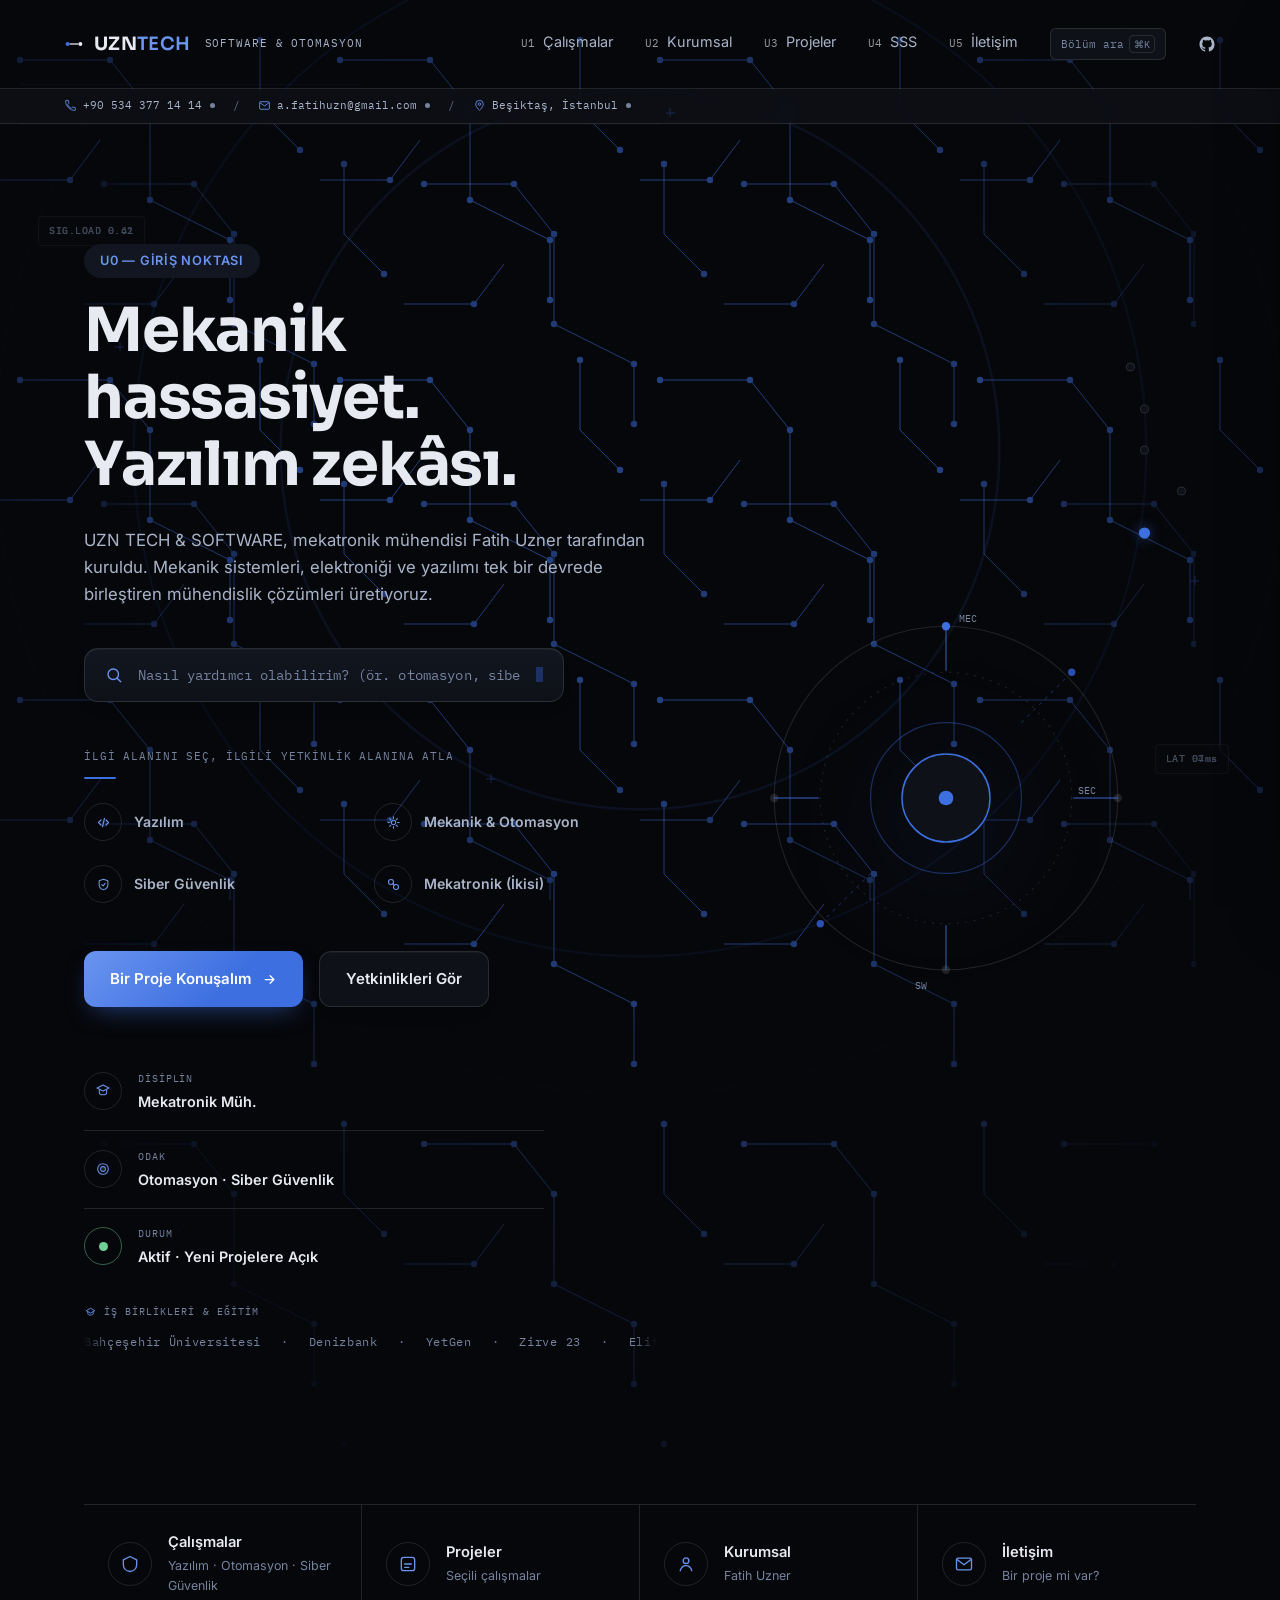
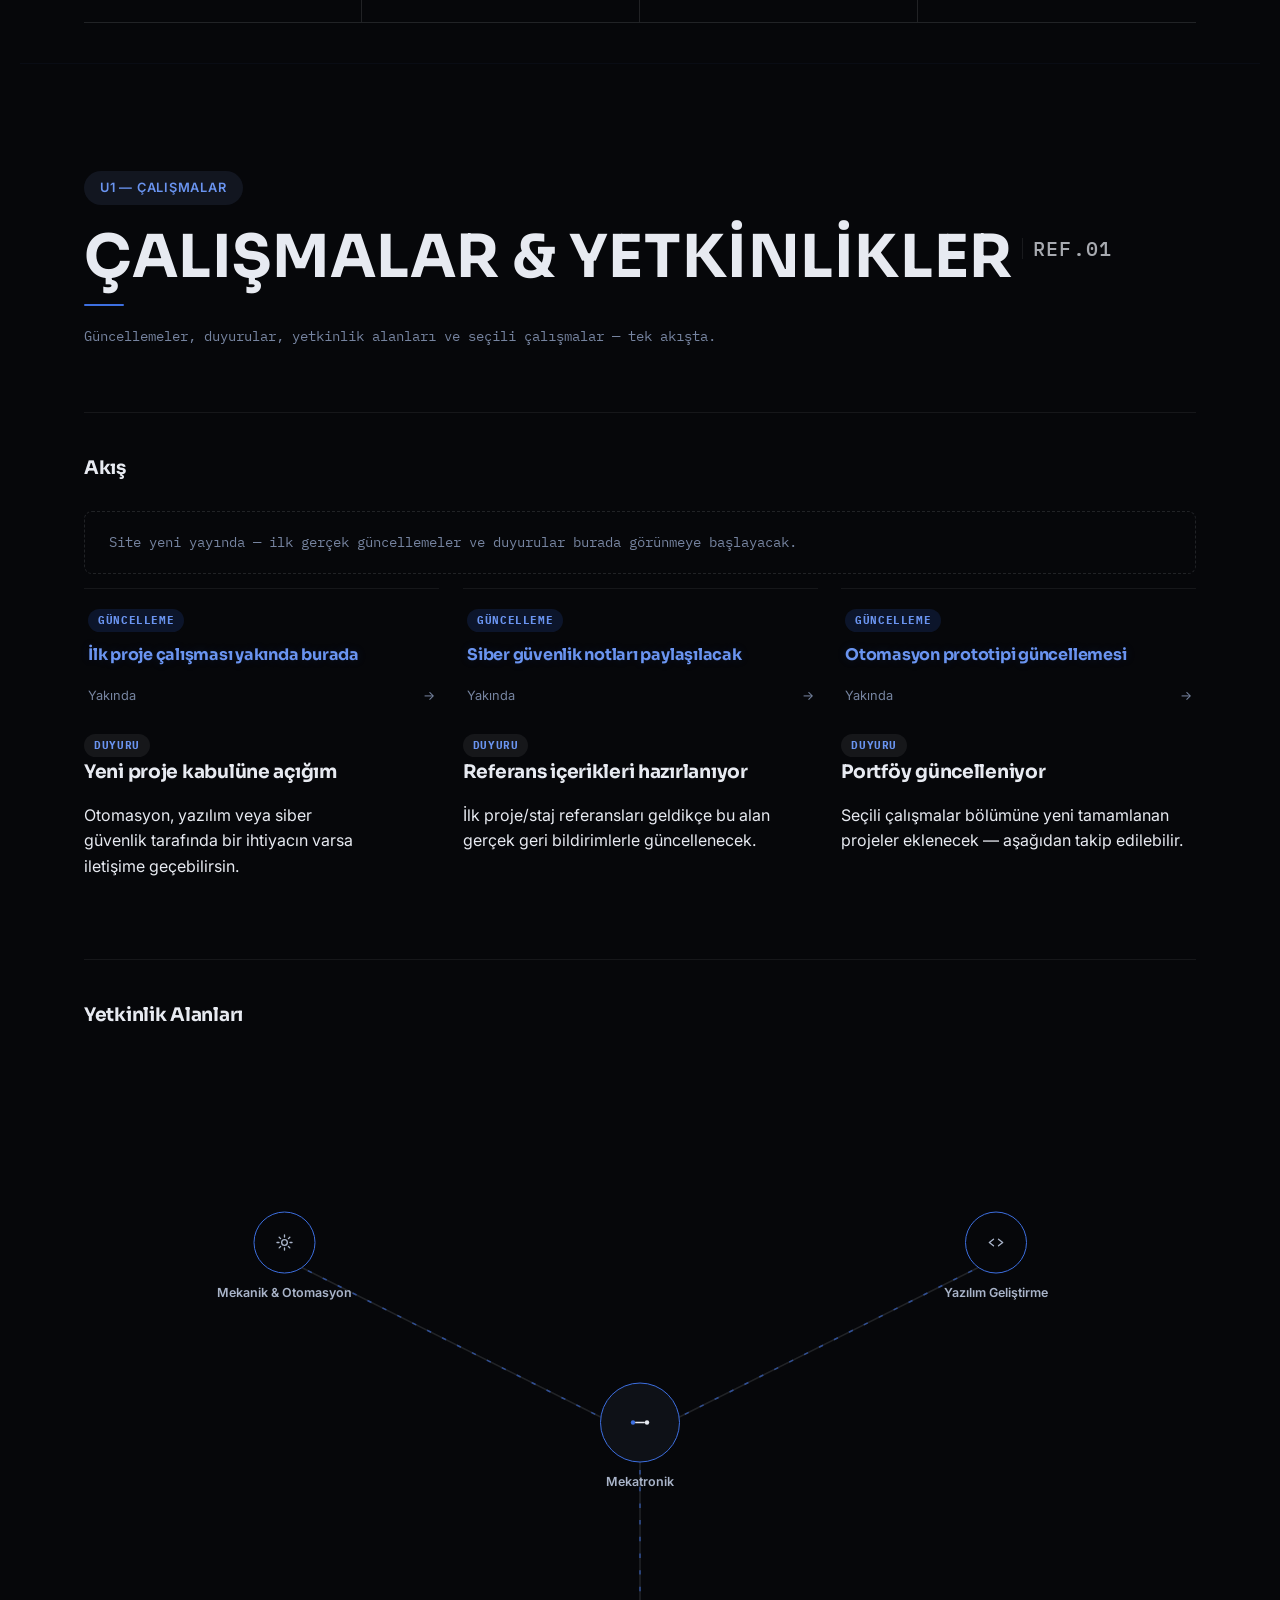
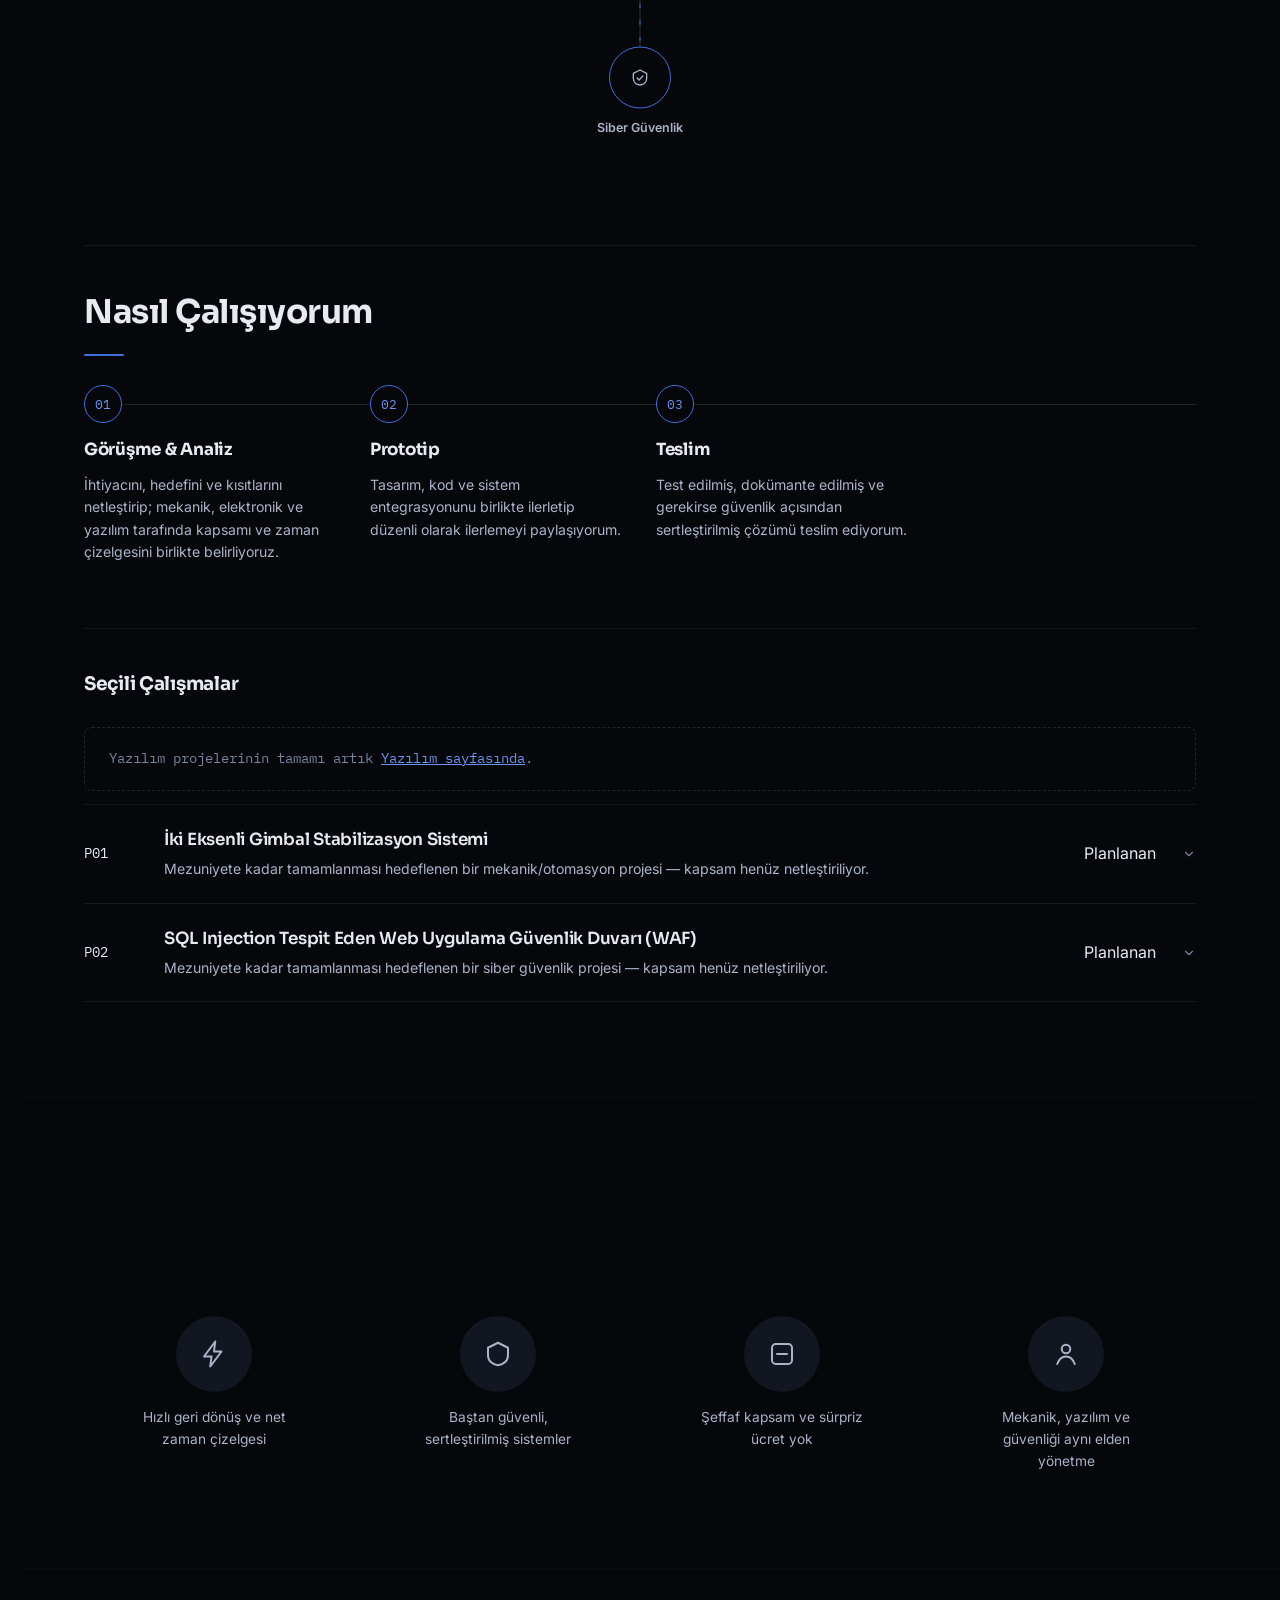
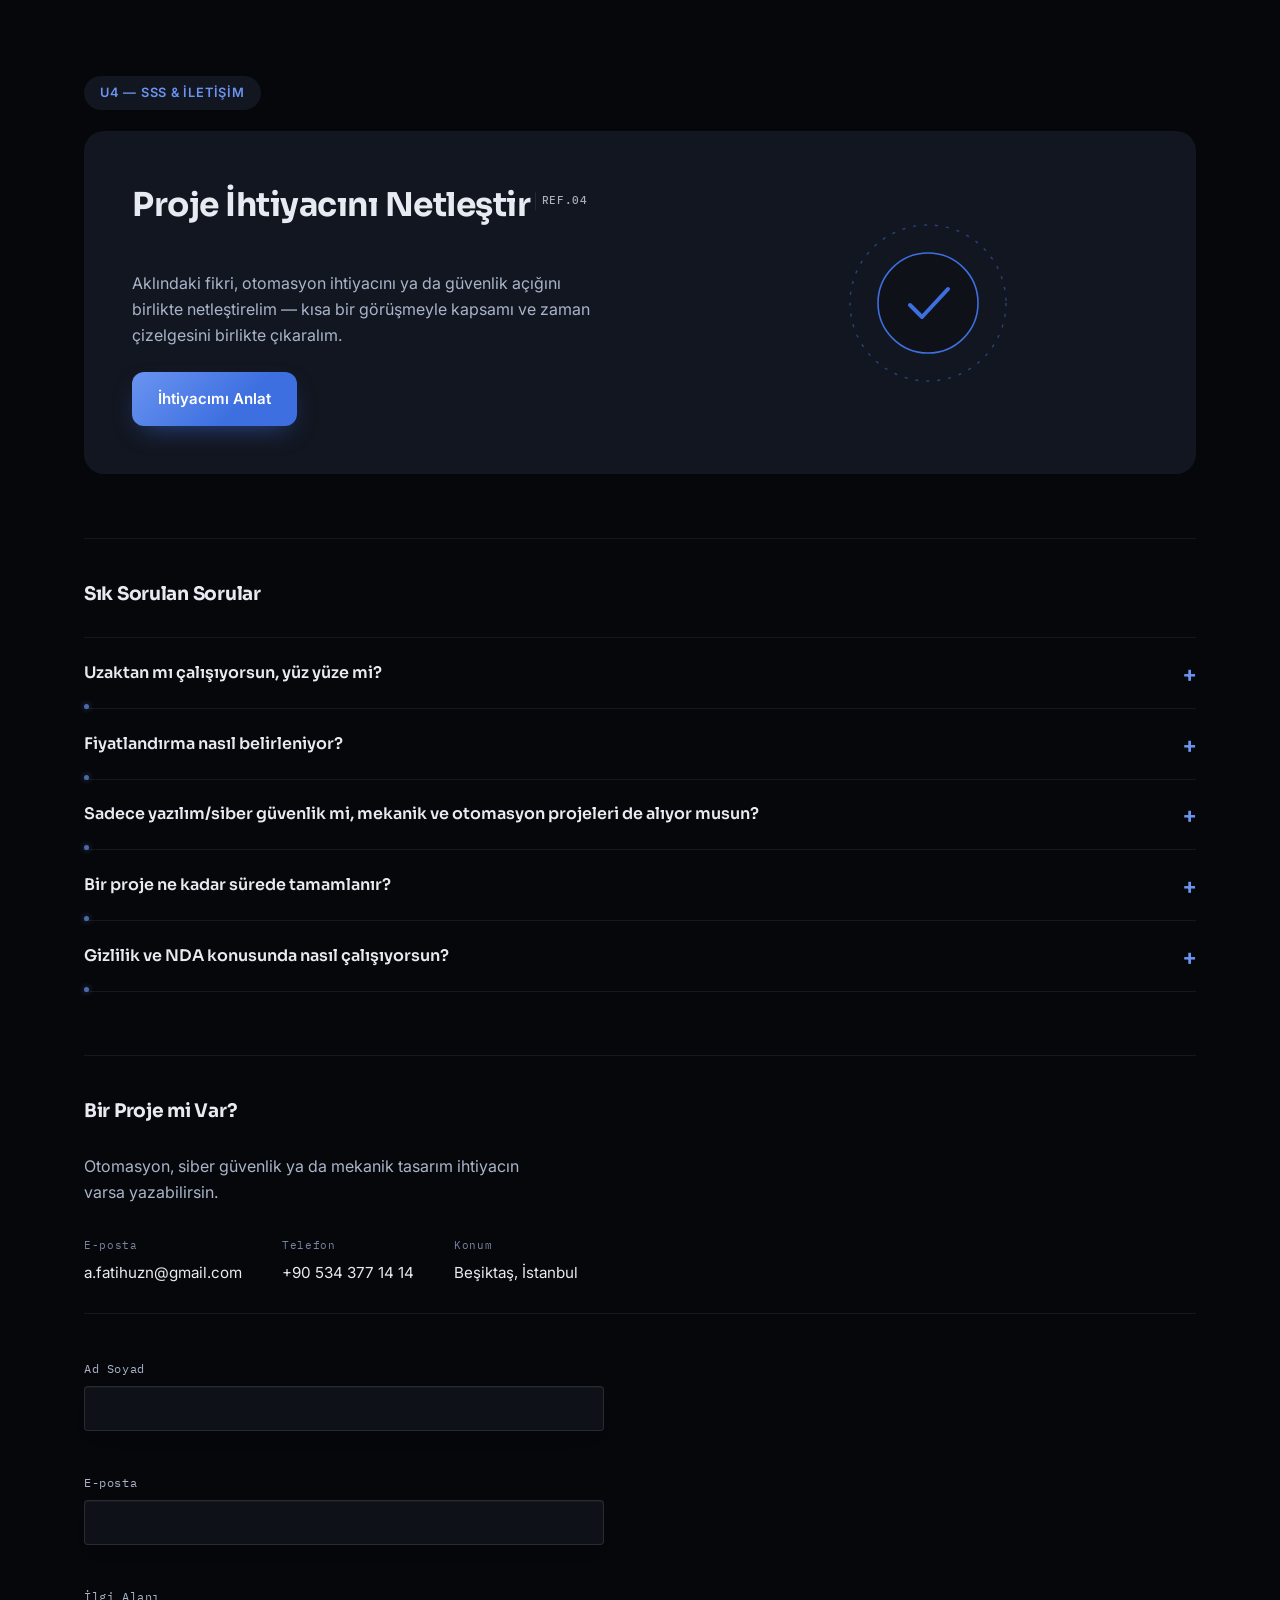
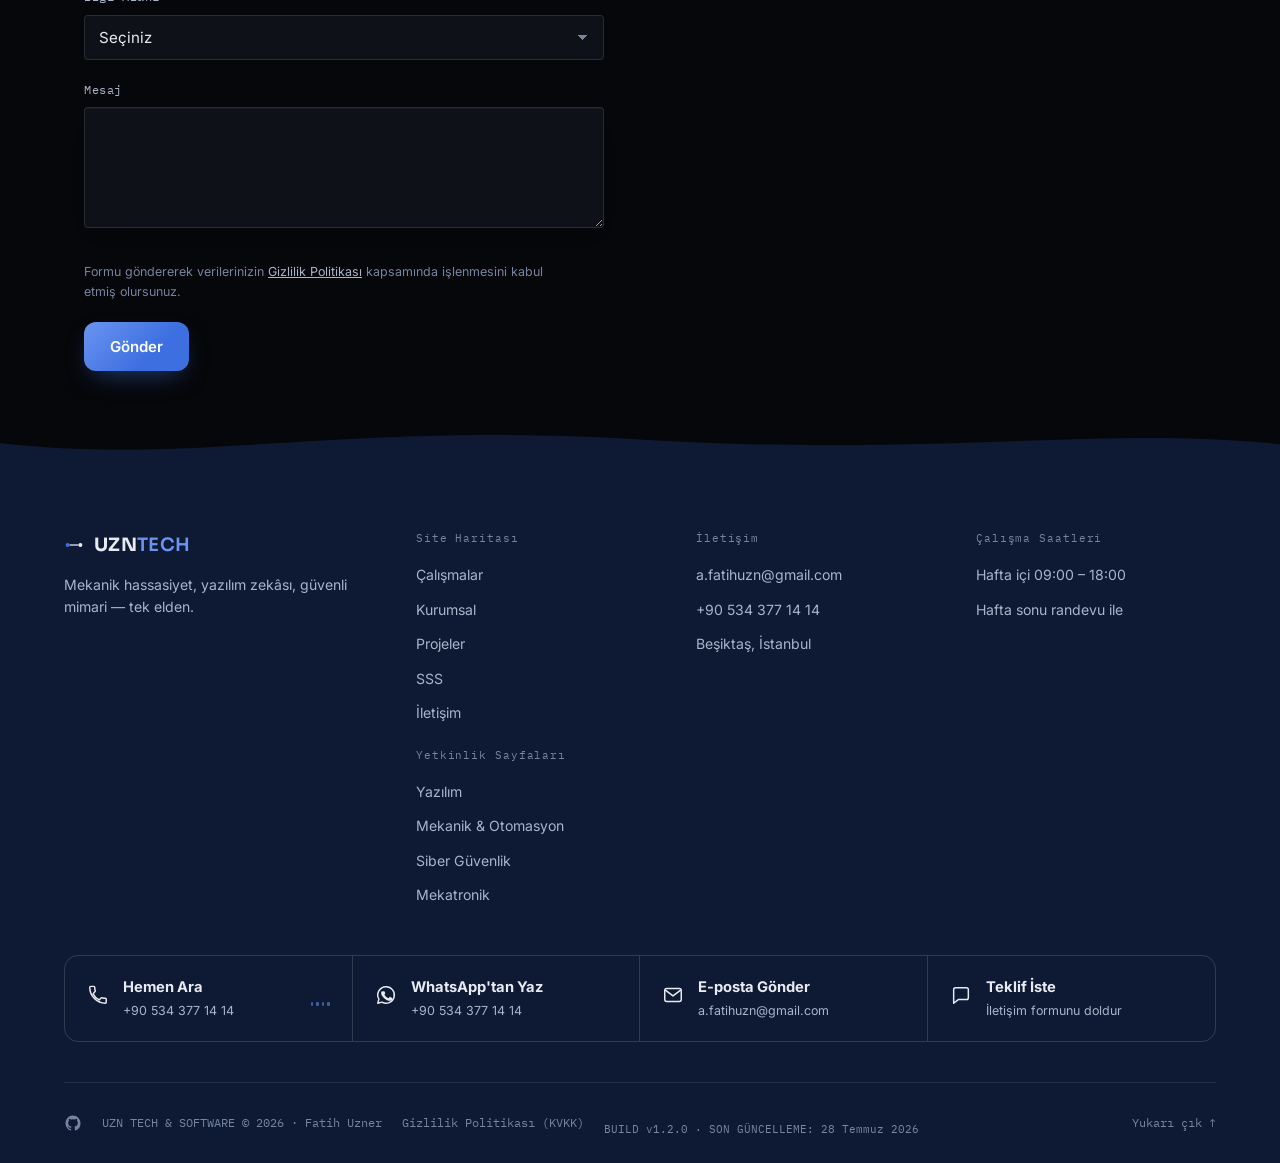
==== commit a5ab2a97: "." ====
--- a/index.html
+++ b/index.html
@@ -11,8 +11,9 @@
 <link rel="icon" type="image/png" sizes="32x32" href="favicon-32.png">
 <link rel="apple-touch-icon" sizes="180x180" href="apple-touch-icon.png">
 <link rel="icon" type="image/png" sizes="512x512" href="icon-512.png">
+<link rel="canonical" href="https://fatihuzn.github.io/consulting/">
 <link rel="manifest" href="manifest.json">
-<meta name="theme-color" media="(prefers-color-scheme: light)" content="#1e88c7">
+<meta name="theme-color" media="(prefers-color-scheme: light)" content="#3d6fe0">
 <meta name="theme-color" media="(prefers-color-scheme: dark)" content="#06070a">
 
 <!-- Open Graph / sosyal medya önizleme kartı -->
@@ -20,7 +21,7 @@
 <meta property="og:site_name" content="UZN TECH & SOFTWARE">
 <meta property="og:title" content="UZN TECH & SOFTWARE — Mekatronik Mühendisliği & Siber Güvenlik">
 <meta property="og:description" content="Fatih Uzner tarafından kurulan UZN TECH & SOFTWARE — mekatronik mühendisliği, otomasyon sistemleri, yazılım geliştirme ve siber güvenlik çözümleri.">
-<meta property="og:image" content="og-image.png">
+<meta property="og:image" content="https://fatihuzn.github.io/consulting/og-image.png">
 <meta property="og:image:width" content="1200">
 <meta property="og:image:height" content="630">
 <meta property="og:url" content="https://fatihuzn.github.io/consulting/">
@@ -30,7 +31,7 @@
 <meta name="twitter:card" content="summary_large_image">
 <meta name="twitter:title" content="UZN TECH & SOFTWARE — Mekatronik Mühendisliği & Siber Güvenlik">
 <meta name="twitter:description" content="Mekatronik mühendisliği, otomasyon, yazılım geliştirme ve siber güvenlik çözümleri.">
-<meta name="twitter:image" content="og-image.png">
+<meta name="twitter:image" content="https://fatihuzn.github.io/consulting/og-image.png">
 
 <link rel="preconnect" href="https://fonts.googleapis.com">
 <link rel="preconnect" href="https://fonts.gstatic.com" crossorigin>
@@ -143,37 +144,11 @@
 }
 </script>
 </head>
-<body data-hud="off">
+<body>
 
 <a href="#top" class="skip-link">İçeriğe atla</a>
 
-<div class="grid-overlay" aria-hidden="true"></div>
 <div class="circuit-bg" aria-hidden="true"></div>
-<div class="hud-brackets" aria-hidden="true">
-  <span class="hud-corner hud-corner-tl"></span>
-  <span class="hud-corner hud-corner-tr"></span>
-  <span class="hud-corner hud-corner-bl"></span>
-  <span class="hud-corner hud-corner-br"></span>
-</div>
-<div class="hud-telemetry" aria-hidden="true">
-  <span class="hud-label sensor-fade" style="top:14%;left:6%;">SYS.04</span>
-  <span class="hud-label sensor-fade" style="top:22%;right:5%;">0x2F1A</span>
-  <span class="hud-label sensor-fade" style="bottom:18%;left:4%;">NODE-12</span>
-  <span class="hud-label sensor-fade" style="bottom:26%;right:6%;">PWR . 98%</span>
-</div>
-<div class="hud-ambient" aria-hidden="true">
-  <span class="hud-node" style="top:30%;left:12%;"></span>
-  <span class="hud-node" style="top:68%;left:88%;animation-delay:.8s;"></span>
-  <span class="hud-node" style="top:80%;left:20%;animation-delay:1.6s;"></span>
-</div>
-<div class="stardust-field" aria-hidden="true"></div>
-<div class="orbit-field" aria-hidden="true">
-  <svg viewBox="0 0 1100 1100" aria-hidden="true">
-    <circle class="orbit-ring-outer" cx="550" cy="550" r="520"/>
-    <circle class="orbit-ring-inner" cx="550" cy="550" r="430"/>
-  </svg>
-</div>
-<div class="ambient-halo" aria-hidden="true"></div>
 <div class="data-layers" aria-hidden="true">
   <div class="data-chip" style="top:24%;left:3%;">
     <span class="data-chip-line data-chip-line-a">SIG.LOAD 0.42</span>
@@ -217,13 +192,15 @@
       <a href="https://github.com/FatihUzn" target="_blank" rel="noopener" aria-label="GitHub">
         <svg width="18" height="18" viewBox="0 0 24 24" fill="none" aria-hidden="true"><path d="M12 2C6.48 2 2 6.58 2 12.25c0 4.53 2.87 8.37 6.84 9.73.5.09.68-.22.68-.49 0-.24-.01-.88-.01-1.72-2.78.62-3.37-1.37-3.37-1.37-.46-1.19-1.11-1.51-1.11-1.51-.91-.64.07-.62.07-.62 1 .07 1.53 1.05 1.53 1.05.89 1.56 2.34 1.11 2.91.85.09-.66.35-1.11.63-1.37-2.22-.26-4.56-1.13-4.56-5.02 0-1.11.39-2.02 1.03-2.73-.1-.26-.45-1.3.1-2.71 0 0 .84-.27 2.75 1.05a9.3 9.3 0 0 1 5 0c1.91-1.32 2.75-1.05 2.75-1.05.55 1.41.2 2.45.1 2.71.64.71 1.03 1.62 1.03 2.73 0 3.9-2.34 4.76-4.57 5.01.36.32.68.94.68 1.9 0 1.37-.01 2.47-.01 2.81 0 .27.18.59.69.49A10.26 10.26 0 0 0 22 12.25C22 6.58 17.52 2 12 2Z" fill="currentColor"/></svg>
       </a>
-      <!-- TODO: LinkedIn profil adresini gir -->
+      <!-- LinkedIn: gerçek profil adresi belli olunca bu yorum işaretlerini kaldır
       <a href="https://linkedin.com/in/KULLANICI_ADIN" target="_blank" rel="noopener" aria-label="LinkedIn">
         <svg width="18" height="18" viewBox="0 0 24 24" fill="none" aria-hidden="true"><path d="M6.94 5a1.94 1.94 0 1 1-3.88 0 1.94 1.94 0 0 1 3.88 0ZM3.4 8.75h3.1V21H3.4V8.75Zm6.02 0h2.97v1.68h.04c.41-.78 1.42-1.6 2.93-1.6 3.13 0 3.71 2.06 3.71 4.74V21h-3.1v-5.75c0-1.37-.02-3.13-1.91-3.13-1.91 0-2.2 1.49-2.2 3.03V21h-3.1V8.75Z" fill="currentColor"/></svg>
       </a>
-    </div>
-    <!-- TODO: assets/cv/ klasörüne kendi CV PDF'ini koy ve dosya adını güncelle -->
+      -->
+    </div>
+    <!-- CV: PDF assets/cv/Fatih-Uzner-CV.pdf olarak eklenince bu yorum işaretlerini kaldır
     <a href="assets/cv/Fatih-Uzner-CV.pdf" class="btn btn-ghost btn-cv" download>CV İndir</a>
+    -->
   </div>
 
   <button class="menu-toggle" id="menuToggle" aria-label="Menüyü aç" aria-expanded="false" aria-controls="mobileNav">
@@ -244,12 +221,16 @@
       <svg width="20" height="20" viewBox="0 0 24 24" fill="none" aria-hidden="true"><path d="M12 2C6.48 2 2 6.58 2 12.25c0 4.53 2.87 8.37 6.84 9.73.5.09.68-.22.68-.49 0-.24-.01-.88-.01-1.72-2.78.62-3.37-1.37-3.37-1.37-.46-1.19-1.11-1.51-1.11-1.51-.91-.64.07-.62.07-.62 1 .07 1.53 1.05 1.53 1.05.89 1.56 2.34 1.11 2.91.85.09-.66.35-1.11.63-1.37-2.22-.26-4.56-1.13-4.56-5.02 0-1.11.39-2.02 1.03-2.73-.1-.26-.45-1.3.1-2.71 0 0 .84-.27 2.75 1.05a9.3 9.3 0 0 1 5 0c1.91-1.32 2.75-1.05 2.75-1.05.55 1.41.2 2.45.1 2.71.64.71 1.03 1.62 1.03 2.73 0 3.9-2.34 4.76-4.57 5.01.36.32.68.94.68 1.9 0 1.37-.01 2.47-.01 2.81 0 .27.18.59.69.49A10.26 10.26 0 0 0 22 12.25C22 6.58 17.52 2 12 2Z" fill="currentColor"/></svg>
       <span>GitHub</span>
     </a>
+    <!-- LinkedIn: gerçek profil adresi belli olunca bu yorum işaretlerini kaldır
     <a href="https://linkedin.com/in/KULLANICI_ADIN" target="_blank" rel="noopener" aria-label="LinkedIn">
       <svg width="20" height="20" viewBox="0 0 24 24" fill="none" aria-hidden="true"><path d="M6.94 5a1.94 1.94 0 1 1-3.88 0 1.94 1.94 0 0 1 3.88 0ZM3.4 8.75h3.1V21H3.4V8.75Zm6.02 0h2.97v1.68h.04c.41-.78 1.42-1.6 2.93-1.6 3.13 0 3.71 2.06 3.71 4.74V21h-3.1v-5.75c0-1.37-.02-3.13-1.91-3.13-1.91 0-2.2 1.49-2.2 3.03V21h-3.1V8.75Z" fill="currentColor"/></svg>
       <span>LinkedIn</span>
     </a>
+    -->
   </div>
+  <!-- CV: PDF assets/cv/Fatih-Uzner-CV.pdf olarak eklenince bu yorum işaretlerini kaldır
   <a href="assets/cv/Fatih-Uzner-CV.pdf" class="btn btn-primary" download>CV İndir</a>
+  -->
 </div>
 <div class="mobile-nav-backdrop" id="mobileNavBackdrop"></div>
 
@@ -275,18 +256,18 @@
 </button>
 
 
-<div class="telemetry-strip" aria-hidden="true">
+<div class="telemetry-strip" aria-label="Hızlı iletişim">
   <div class="telemetry-track">
     <a href="tel:+905343771414" class="telemetry-item">
       <svg class="telemetry-icon" viewBox="0 0 24 24" fill="none" aria-hidden="true"><path d="M6.6 10.8c1.4 2.8 3.8 5.2 6.6 6.6l2.2-2.2c.3-.3.7-.4 1-.2 1.1.4 2.3.6 3.6.6.6 0 1 .4 1 1V20c0 .6-.4 1-1 1C10.8 21 3 13.2 3 3.6c0-.6.4-1 1-1h3.4c.6 0 1 .4 1 1 0 1.3.2 2.5.6 3.6.1.4 0 .8-.3 1L6.6 10.8Z" stroke="currentColor" stroke-width="1.6" stroke-linejoin="round"/></svg>
       <span class="telemetry-val">+90 534 377 14 14</span><span class="ping-dot" aria-hidden="true"></span>
     </a>
-    <span class="telemetry-sep">/</span>
+    <span class="telemetry-sep" aria-hidden="true">/</span>
     <a href="mailto:a.fatihuzn@gmail.com" class="telemetry-item">
       <svg class="telemetry-icon" viewBox="0 0 24 24" fill="none" aria-hidden="true"><rect x="3" y="5" width="18" height="14" rx="2" stroke="currentColor" stroke-width="1.6"/><path d="m4 7 8 6 8-6" stroke="currentColor" stroke-width="1.6" stroke-linecap="round" stroke-linejoin="round"/></svg>
       <span class="telemetry-val">a.fatihuzn@gmail.com</span><span class="ping-dot" aria-hidden="true" style="animation-delay:2s;"></span>
     </a>
-    <span class="telemetry-sep">/</span>
+    <span class="telemetry-sep" aria-hidden="true">/</span>
     <span class="telemetry-item">
       <svg class="telemetry-icon" viewBox="0 0 24 24" fill="none" aria-hidden="true"><path d="M12 21s7-6.5 7-11.5A7 7 0 0 0 5 9.5C5 14.5 12 21 12 21Z" stroke="currentColor" stroke-width="1.6" stroke-linejoin="round"/><circle cx="12" cy="9.5" r="2.3" stroke="currentColor" stroke-width="1.6"/></svg>
       <span class="telemetry-val">Beşiktaş, İstanbul</span><span class="ping-dot" aria-hidden="true" style="animation-delay:4s;"></span>
@@ -298,7 +279,6 @@
   <!-- HERO -->
   <section class="hero" id="hero">
     <div class="hero-node-bg" aria-hidden="true"></div>
-    <div class="scan-line" aria-hidden="true"></div>
     <div class="hero-text">
       <p class="boot-line" id="bootLine" aria-hidden="true">&nbsp;</p>
       <p class="eyebrow"><span class="node-motif"><span></span></span>U0 — GİRİŞ NOKTASI</p>
@@ -365,18 +345,18 @@
         <div class="credentials-strip" aria-label="İş birlikleri ve eğitim kurumları">
           <div class="credentials-track">
             <span class="credentials-set">
-              <span>Bahçeşehir Üniversitesi</span><span class="credentials-dot">·</span>
-              <span>Denizbank</span><span class="credentials-dot">·</span>
-              <span>YetGen</span><span class="credentials-dot">·</span>
-              <span>Zirve 23</span><span class="credentials-dot">·</span>
-              <span>Elite Case</span><span class="credentials-dot">·</span>
+              <span>Bahçeşehir Üniversitesi</span><span class="credentials-dot" aria-hidden="true">·</span>
+              <span>Denizbank</span><span class="credentials-dot" aria-hidden="true">·</span>
+              <span>YetGen</span><span class="credentials-dot" aria-hidden="true">·</span>
+              <span>Zirve 23</span><span class="credentials-dot" aria-hidden="true">·</span>
+              <span>Elite Case</span><span class="credentials-dot" aria-hidden="true">·</span>
             </span>
             <span class="credentials-set" aria-hidden="true">
-              <span>Bahçeşehir Üniversitesi</span><span class="credentials-dot">·</span>
-              <span>Denizbank</span><span class="credentials-dot">·</span>
-              <span>YetGen</span><span class="credentials-dot">·</span>
-              <span>Zirve 23</span><span class="credentials-dot">·</span>
-              <span>Elite Case</span><span class="credentials-dot">·</span>
+              <span>Bahçeşehir Üniversitesi</span><span class="credentials-dot" aria-hidden="true">·</span>
+              <span>Denizbank</span><span class="credentials-dot" aria-hidden="true">·</span>
+              <span>YetGen</span><span class="credentials-dot" aria-hidden="true">·</span>
+              <span>Zirve 23</span><span class="credentials-dot" aria-hidden="true">·</span>
+              <span>Elite Case</span><span class="credentials-dot" aria-hidden="true">·</span>
             </span>
           </div>
         </div>
@@ -462,7 +442,6 @@
        dikey, üst-çizgili bir listeye düşer (bkz. style.css sonundaki
        media query — Faz 1'deki duyuru/service/update ile aynı dil). -->
   <section class="section" id="hizmetler">
-    <div class="scan-line" aria-hidden="true"></div>
     <p class="eyebrow"><span class="node-motif"><span></span></span>U1 — ÇALIŞMALAR</p>
     <h2 class="kinetic-heading">Çalışmalar &amp; Yetkinlikler<span class="heading-ref" aria-hidden="true">REF.01</span></h2>
     <p class="section-note">Güncellemeler, duyurular, yetkinlik alanları ve seçili çalışmalar — tek akışta.</p>
@@ -881,53 +860,11 @@
        güncellendi). -->
 
 
-  <!-- TESTIMONIALS
-    KARAR (FAZ 8): Bilinçli olarak yorumda tutuluyor. Sahte/placeholder
-    testimonial göstermek güven vermek yerine tam tersi izlenim yaratır.
-    Bu blok, ilk gerçek müşteri/staj referansı geldiğinde:
-      1) yorum işaretlerini (<!-- ve -->) kaldır,
-      2) üç placeholder testimonial-card'ı gerçek isim/ünvan/yorumla değiştir
-         (ya da tek gerçek referans varsa diğer ikisini sil),
-      3) is-placeholder class'ını ve "Yakında" tag'ini kaldır.
-    Bu karara kadar site referans bölümü olmadan yayında kalabilir.
-  -->
-  <!--
-  <section class="section section-tinted" id="referanslar">
-    <div class="scan-line" aria-hidden="true"></div>
-    <p class="eyebrow"><span class="node-motif"><span></span></span>U4 — REFERANSLAR</p>
-    <h2>Referanslar<span class="heading-ref" aria-hidden="true">REF.03</span></h2>
-    <p class="section-note">Bu bölüm ilk proje/staj referansları geldikçe dolacak — yapı şimdiden hazır.</p>
-    <div class="testimonial-grid">
-      <article class="testimonial-card is-placeholder tilt">
-        <svg class="testimonial-quote" width="28" height="20" viewBox="0 0 28 20" aria-hidden="true"><path d="M0 20V11.6C0 4.6 4.2 0.6 10.6 0L11.4 3.4C7.6 4.4 5.6 6.6 5.4 10H11V20H0ZM16.6 20V11.6C16.6 4.6 20.8 0.6 27.2 0L28 3.4C24.2 4.4 22.2 6.6 22 10H27.6V20H16.6Z" fill="currentColor"/></svg>
-        <p class="testimonial-text">Bir müşteri veya çalışma arkadaşından gelecek geri bildirim burada yer alacak.</p>
-        <div class="testimonial-who">
-          <span class="testimonial-name">İsim Soyisim</span>
-          <span class="testimonial-role">Ünvan, Şirket</span>
-        </div>
-        <span class="testimonial-tag">Yakında</span>
-      </article>
-      <article class="testimonial-card is-placeholder tilt">
-        <svg class="testimonial-quote" width="28" height="20" viewBox="0 0 28 20" aria-hidden="true"><path d="M0 20V11.6C0 4.6 4.2 0.6 10.6 0L11.4 3.4C7.6 4.4 5.6 6.6 5.4 10H11V20H0ZM16.6 20V11.6C16.6 4.6 20.8 0.6 27.2 0L28 3.4C24.2 4.4 22.2 6.6 22 10H27.6V20H16.6Z" fill="currentColor"/></svg>
-        <p class="testimonial-text">Bir müşteri veya çalışma arkadaşından gelecek geri bildirim burada yer alacak.</p>
-        <div class="testimonial-who">
-          <span class="testimonial-name">İsim Soyisim</span>
-          <span class="testimonial-role">Ünvan, Şirket</span>
-        </div>
-        <span class="testimonial-tag">Yakında</span>
-      </article>
-      <article class="testimonial-card is-placeholder tilt">
-        <svg class="testimonial-quote" width="28" height="20" viewBox="0 0 28 20" aria-hidden="true"><path d="M0 20V11.6C0 4.6 4.2 0.6 10.6 0L11.4 3.4C7.6 4.4 5.6 6.6 5.4 10H11V20H0ZM16.6 20V11.6C16.6 4.6 20.8 0.6 27.2 0L28 3.4C24.2 4.4 22.2 6.6 22 10H27.6V20H16.6Z" fill="currentColor"/></svg>
-        <p class="testimonial-text">Bir müşteri veya çalışma arkadaşından gelecek geri bildirim burada yer alacak.</p>
-        <div class="testimonial-who">
-          <span class="testimonial-name">İsim Soyisim</span>
-          <span class="testimonial-role">Ünvan, Şirket</span>
-        </div>
-        <span class="testimonial-tag">Yakında</span>
-      </article>
-    </div>
-  </section>
-  -->
+  <!-- REFERANSLAR — henüz gerçek referans olmadığı için bölüm yok.
+       Daha önce burada yorum içinde bekletilen üç placeholder kart ve onların
+       .testimonial-* CSS'i kaldırıldı (kullanılmayan ~1,9 KB stil). İlk gerçek
+       müşteri/staj referansı geldiğinde bölümü sıfırdan yazmak, ölü işaretlemeyi
+       aylarca taşımaktan daha temiz — eski hali git geçmişinde duruyor. -->
 
   <!-- FAQ + CTA + CONTACT — kullanıcı kararıyla tek blokta birleştirildi
        (eskiden 3 ayrı section: CTA band, U4 SSS, U5 İletişim). SSS ve
@@ -935,7 +872,6 @@
        çapa, id="iletisim" iç çapa olarak duruyor — nav/footer/quick-tile
        linkleri değişmeden çalışıyor. -->
   <section class="section section-tinted" id="sss">
-    <div class="scan-line" aria-hidden="true"></div>
     <p class="eyebrow"><span class="node-motif"><span></span></span>U4 — SSS &amp; İLETİŞİM</p>
 
     <div class="cta-band">
@@ -1005,6 +941,11 @@
         panelinden "reCAPTCHA" ya da "Akismet spam filtresi" de açılabilir
         (Settings → Spam Filtering), free planda mevcut.
       -->
+      <!-- ⚠️  YAPILACAK: aşağıdaki action hâlâ Formspree yer tutucusu (XXXXXXX).
+           Gerçek endpoint girilene kadar form gönderilmiyor; app.js bunu fark edip
+           kullanıcıya doğrudan e-posta adresini gösteriyor (bkz. "Terminal Onay
+           Geri Bildirimi" bloğu). formspree.io/f/abcdwxyz formatındaki kendi
+           endpoint'ini yapıştırınca form kendiliğinden çalışmaya başlar. -->
       <form class="contact-form" action="https://formspree.io/f/XXXXXXX" method="POST">
       <input type="text" name="_gotcha" class="form-honeypot" tabindex="-1" autocomplete="off" aria-hidden="true">
       <div class="form-row">
@@ -1045,8 +986,8 @@
         <p><span class="mini-terminal-prompt">$</span> <span id="submitTerminalText"></span><span class="submit-terminal-cursor"></span></p>
       </div>
       <div class="submit-terminal submit-terminal-error" id="submitError" aria-live="assertive" hidden>
-        <p><span class="mini-terminal-prompt">!</span> Gönderim başarısız oldu. Bağlantını kontrol edip tekrar dener misin?</p>
-        <p class="submit-error-alt">Sorun devam ederse doğrudan <a href="mailto:a.fatihuzn@gmail.com">a.fatihuzn@gmail.com</a> adresine yazabilirsin.</p>
+        <p id="submitErrorMsg"><span class="mini-terminal-prompt">!</span> Gönderim başarısız oldu. Bağlantını kontrol edip tekrar dener misin?</p>
+        <p class="submit-error-alt">Doğrudan <a href="mailto:a.fatihuzn@gmail.com">a.fatihuzn@gmail.com</a> adresine yazabilir ya da <a href="tel:+905343771414">+90 534 377 14 14</a> numarasını arayabilirsin.</p>
         <button type="button" class="btn btn-ghost btn-retry" id="submitRetry">Tekrar Dene</button>
       </div>
     </form>
@@ -1126,9 +1067,11 @@
         <a href="https://github.com/FatihUzn" target="_blank" rel="noopener" aria-label="GitHub">
           <svg width="18" height="18" viewBox="0 0 24 24" fill="none" aria-hidden="true"><path d="M12 2C6.48 2 2 6.58 2 12.25c0 4.53 2.87 8.37 6.84 9.73.5.09.68-.22.68-.49 0-.24-.01-.88-.01-1.72-2.78.62-3.37-1.37-3.37-1.37-.46-1.19-1.11-1.51-1.11-1.51-.91-.64.07-.62.07-.62 1 .07 1.53 1.05 1.53 1.05.89 1.56 2.34 1.11 2.91.85.09-.66.35-1.11.63-1.37-2.22-.26-4.56-1.13-4.56-5.02 0-1.11.39-2.02 1.03-2.73-.1-.26-.45-1.3.1-2.71 0 0 .84-.27 2.75 1.05a9.3 9.3 0 0 1 5 0c1.91-1.32 2.75-1.05 2.75-1.05.55 1.41.2 2.45.1 2.71.64.71 1.03 1.62 1.03 2.73 0 3.9-2.34 4.76-4.57 5.01.36.32.68.94.68 1.9 0 1.37-.01 2.47-.01 2.81 0 .27.18.59.69.49A10.26 10.26 0 0 0 22 12.25C22 6.58 17.52 2 12 2Z" fill="currentColor"/></svg>
         </a>
+        <!-- LinkedIn: gerçek profil adresi belli olunca bu yorum işaretlerini kaldır
         <a href="https://linkedin.com/in/KULLANICI_ADIN" target="_blank" rel="noopener" aria-label="LinkedIn">
           <svg width="18" height="18" viewBox="0 0 24 24" fill="none" aria-hidden="true"><path d="M6.94 5a1.94 1.94 0 1 1-3.88 0 1.94 1.94 0 0 1 3.88 0ZM3.4 8.75h3.1V21H3.4V8.75Zm6.02 0h2.97v1.68h.04c.41-.78 1.42-1.6 2.93-1.6 3.13 0 3.71 2.06 3.71 4.74V21h-3.1v-5.75c0-1.37-.02-3.13-1.91-3.13-1.91 0-2.2 1.49-2.2 3.03V21h-3.1V8.75Z" fill="currentColor"/></svg>
         </a>
+        -->
       </div>
       <span>UZN TECH &amp; SOFTWARE © 2026 · Fatih Uzner</span>
       <a href="kvkk.html">Gizlilik Politikası (KVKK)</a>
--- a/css/tokens.css
+++ b/css/tokens.css
@@ -1,3 +1,13 @@
+/* =============================================================================
+   tokens.css — YÜKLEME SIRASI 1/8
+   Tasarım token'ları (renk, tipografi, gölge). Başka hiçbir kural yok.
+   Her şeyden önce yüklenir; aşağıdaki tüm dosyalar bu değişkenleri okur.
+   Yükleme sırası (her HTML <head>'inde aynı): tokens → effects → header-nav →
+   layout-hero → typography-components → home-sections → content-sections →
+   contact-footer-pages.  Sonra yüklenen dosya, aynı specificity'de kazanır.
+   Kırılma noktaları: 520 / 640 / 700 / 820 / 900 / 1024 px (sadece bu altısı).
+   ============================================================================= */
+
 :root {
   --bg: #06070a;
   --bg-panel: #0e1117;
@@ -6,6 +16,12 @@
   --line-soft: rgba(231, 234, 241, 0.07);
   --accent: #3d6fe0;
   --accent-bright: #6a94f0;
+  /* Metin rengi olarak kullanılacak accent. --accent (#3d6fe0) koyu zeminde
+     4.36:1 veriyor, --accent-2 (#2a4fb0) 2.7:1 — ikisi de küçük metin için
+     WCAG AA sınırının (4.5:1) altında. Bu takma ad, accent'in metin olarak
+     geçtiği her yerde kullanılıyor; dolgu/kenarlık/ikon için --accent aynen
+     duruyor (onlar için eşik 3:1 ve zaten geçiyor). */
+  --accent-text: var(--accent-bright);
   --accent-2: #2a4fb0;
   --accent-2-dim: #2a4fb033;
   --signal: #e7eaf1;
@@ -21,7 +37,6 @@
   --fs-h2: clamp(1.7rem, 2.6vw, 2.05rem);
   --ls-display: -0.015em;
   --ls-label: 0.06em;
-  --ls-micro: 0.09em;
 
   
   --elev-1: 0 1px 0 rgba(255,255,255,0.04) inset, 0 10px 22px -16px rgba(0,0,0,0.45);
--- a/css/effects.css
+++ b/css/effects.css
@@ -1,55 +1,32 @@
-@property --accent { syntax: '<color>'; inherits: true; initial-value: #3d6fe0; }
-@property --accent-bright { syntax: '<color>'; inherits: true; initial-value: #6a94f0; }
-@property --accent-2 { syntax: '<color>'; inherits: true; initial-value: #2a4fb0; }
-@property --accent-2-dim { syntax: '<color>'; inherits: true; initial-value: #2a4fb033; }
-@property --bg { syntax: '<color>'; inherits: true; initial-value: #06070a; }
-@property --bg-panel { syntax: '<color>'; inherits: true; initial-value: #0e1117; }
-@property --bg-panel-alt { syntax: '<color>'; inherits: true; initial-value: #121620; }
-@property --line { syntax: '<color>'; inherits: true; initial-value: rgba(231, 234, 241, 0.12); }
-@property --line-soft { syntax: '<color>'; inherits: true; initial-value: rgba(231, 234, 241, 0.07); }
-@property --text { syntax: '<color>'; inherits: true; initial-value: #e7eaf1; }
-@property --text-dim { syntax: '<color>'; inherits: true; initial-value: #a9b4c9; }
-@property --text-faint { syntax: '<color>'; inherits: true; initial-value: #7684a0; }
-@property --signal { syntax: '<color>'; inherits: true; initial-value: #e7eaf1; }
-
-:root {
-  transition: --accent 0.9s ease, --accent-bright 0.9s ease, --accent-2 0.9s ease,
-    --accent-2-dim 0.9s ease, --bg 0.9s ease, --bg-panel 0.9s ease, --bg-panel-alt 0.9s ease,
-    --line 0.9s ease, --line-soft 0.9s ease, --text 0.9s ease, --text-dim 0.9s ease,
-    --text-faint 0.9s ease, --signal 0.9s ease;
-}
-@media (prefers-reduced-motion: reduce) {
-  :root { transition: none; }
-}
-
-/* Lacivert perde */
-body[data-phase="navy"] {
-  --bg: #0a1533;
-  --bg-panel: #101c3d;
-  --bg-panel-alt: #142248;
-  --accent: #4a5fd9;
-  --accent-bright: #7a8bf0;
-  --accent-2: #33409e;
-  --accent-2-dim: #33409e33;
-}
-
-body[data-phase="light"] {
-  --bg: #f4f6fb;
-  --bg-panel: #ffffff;
-  --bg-panel-alt: #eef1f8;
-  --line: rgba(10, 14, 23, 0.12);
-  --line-soft: rgba(10, 14, 23, 0.07);
-  --text: #0a0e17;
-  --text-dim: #3a4256;
-  --text-faint: #6b7280;
-  --signal: #0a0e17;
-  --accent: #2f5bc7;
-  --accent-bright: #4d7ae0;
-  --accent-2: #1f3f94;
-  --accent-2-dim: #1f3f9422;
-}
+/* =============================================================================
+   effects.css — YÜKLEME SIRASI 2/8
+   Temel/reset katmanı + arka plan ve hareket efektleri.
+   body/html/a temel kuralları, .reveal, .circuit-bg, .cursor-spotlight, boot-overlay,
+   .magnetic. Element seviyesinde (a, body) kural içeren TEK dosya — bilinçli olarak
+   erken yükleniyor ki bileşen dosyaları bunları ezebilsin.
+   Yükleme sırası (her HTML <head>'inde aynı): tokens → effects → header-nav →
+   layout-hero → typography-components → home-sections → content-sections →
+   contact-footer-pages.  Sonra yüklenen dosya, aynı specificity'de kazanır.
+   Kırılma noktaları: 520 / 640 / 700 / 820 / 900 / 1024 px (sadece bu altısı).
+   ============================================================================= */
+
+/* Not: Burada 13 adet @property tanımı, :root üzerinde bir custom-property
+   transition'ı ve body[data-phase="navy"/"light"] renk blokları vardı. Bunları
+   ayakta tutan tek şey app.js'teki "Scroll Atmosfer Kayması" IIFE'siydi; o blok
+   v6/FAZ 12.1'de `return;` ile kapatılmış, yani data-phase özniteliği artık hiç
+   set edilmiyordu. JS tarafı silindiği için CSS karşılığı da kaldırıldı
+   (~2101 bayt). Geri istenirse git geçmişinde. */
 
 * { box-sizing: border-box; }
+
+/* Temel bağlantı rengi. Sitede global bir `a` kuralı yoktu; her bileşen
+   kendi link rengini ayrı ayrı veriyordu. Hiçbirine yakalanmayan bir link
+   (ör. paragraf içindeki metin linki) tarayıcının varsayılan #0000EE
+   mavisine düşüyor ve koyu zeminde 2.1:1 kontrastla okunmaz hale geliyordu
+   — index.html'deki "Yazılım sayfasında" linki tam olarak bu durumdaydı.
+   Specificity 0-0-1 olduğu için mevcut bileşen kuralları bunu eziyor. */
+a { color: var(--accent-text); }
+a:hover { color: var(--accent-bright); }
 
 html { scroll-behavior: smooth; }
 
@@ -79,24 +56,7 @@
   overflow-x: hidden;
 }
 
-.grid-overlay {
-  position: fixed;
-  inset: 0;
-  z-index: -1;
-  pointer-events: none;
-  opacity: 0.5;
-  background-image:
-    radial-gradient(circle at 0 0, color-mix(in srgb, var(--accent) 55%, transparent) 0, color-mix(in srgb, var(--accent) 55%, transparent) 1.5px, transparent 2.4px),
-    linear-gradient(rgba(236,231,224,0.05) 1px, transparent 1px),
-    linear-gradient(90deg, rgba(236,231,224,0.05) 1px, transparent 1px),
-    linear-gradient(rgba(236,231,224,0.02) 1px, transparent 1px),
-    linear-gradient(90deg, rgba(236,231,224,0.02) 1px, transparent 1px);
-  background-size: 280px 280px, 280px 280px, 280px 280px, 28px 28px, 28px 28px;
-  mask-image: linear-gradient(180deg, transparent 0, black 4%, black 96%, transparent 100%);
-  -webkit-mask-image: linear-gradient(180deg, transparent 0, black 4%, black 96%, transparent 100%);
-}
-
-body::after { content: none; }
+
 .circuit-bg {
   position: fixed;
   inset: 0;
@@ -109,11 +69,11 @@
   mask-image: radial-gradient(ellipse 90% 100% at 50% 50%, black 30%, transparent 95%);
   -webkit-mask-image: radial-gradient(ellipse 90% 100% at 50% 50%, black 30%, transparent 95%);
 }
-@media (max-width: 780px) {
-  .grid-overlay, .circuit-bg { opacity: 0.32; }
-}
-
-.skill-badge, .testimonial-card, .contact-form input, .contact-form textarea {
+@media (max-width: 820px) {
+   .circuit-bg { opacity: 0.32; }
+}
+
+.skill-badge, .contact-form input, .contact-form textarea {
   box-shadow: var(--elev-1);
 }
 
@@ -180,16 +140,10 @@
 }
 .tilt:hover .bento-label { transform: translateZ(16px); }
 .tilt:hover .skills-row { transform: translateZ(5px); }
-.tilt .testimonial-quote,
-.tilt .testimonial-who {
-  transition: transform 0.4s cubic-bezier(0.22, 1, 0.36, 1);
-  will-change: transform;
-}
-.tilt:hover .testimonial-quote { transform: translateZ(18px); }
-.tilt:hover .testimonial-who { transform: translateZ(6px); }
-@media (prefers-reduced-motion: reduce) {
-  .tilt, .tilt .bento-label, .tilt .skills-row,
-  .tilt .testimonial-quote, .tilt .testimonial-who { transition: none; }
+
+
+@media (prefers-reduced-motion: reduce) {
+  .tilt, .tilt .bento-label, .tilt .skills-row{ transition: none; }
 }
 
 /* Mouse-tracked spotlight glow, fixed to viewport, position set via JS */
@@ -202,13 +156,6 @@
 }
 @media (hover: none) { .cursor-spotlight { display: none; } }
 
-/* Layered parallax inside a box — inner layer moves more than the box itself */
-.parallax-box { overflow: hidden; }
-.parallax-layer {
-  transform: translate(var(--px, 0px), var(--py, 0px));
-  transition: transform 0.2s ease-out;
-  will-change: transform;
-}
 
 .dim-overlay {
   position: absolute;
@@ -231,10 +178,7 @@
   fill: none;
   vector-effect: non-scaling-stroke;
 }
-.dim-overlay .dim-text {
-  fill: var(--accent-bright);
-  font-family: var(--font-mono);
-}
+
 @media (prefers-reduced-motion: reduce) {
   .dim-overlay { transition: none; }
 }
@@ -275,30 +219,6 @@
   .badge-wave .wave-path { animation: none; }
 }
 
-.scan-line {
-  position: absolute;
-  top: 0;
-  left: 0;
-  width: 100%;
-  height: 2px;
-  background: linear-gradient(90deg, transparent, var(--accent-bright), transparent);
-  box-shadow: 0 0 12px 1px rgba(106,148,240,0.6);
-  opacity: 0;
-  pointer-events: none;
-  z-index: 4;
-}
-.scan-line.is-scanning {
-  animation: scan-sweep 1.4s cubic-bezier(0.4, 0, 0.2, 1) forwards;
-}
-@keyframes scan-sweep {
-  0% { top: 0; opacity: 0; }
-  8% { opacity: 1; }
-  92% { opacity: 1; }
-  100% { top: 100%; opacity: 0; }
-}
-@media (prefers-reduced-motion: reduce) {
-  .scan-line.is-scanning { animation: none; }
-}
 
 .boot-overlay {
   position: fixed;
--- a/css/header-nav.css
+++ b/css/header-nav.css
@@ -1,3 +1,14 @@
+/* =============================================================================
+   header-nav.css — YÜKLEME SIRASI 3/8
+   Üst başlık, ana menü, mobil menü, iletişim şeridi, yan ray.
+   Not: .site-nav a ve .site-footer için ek/override kuralları 8/8'de de var
+   (hover altı çizgisi ve footer renk teması) — orada oldukları için kazanıyorlar.
+   Yükleme sırası (her HTML <head>'inde aynı): tokens → effects → header-nav →
+   layout-hero → typography-components → home-sections → content-sections →
+   contact-footer-pages.  Sonra yüklenen dosya, aynı specificity'de kazanır.
+   Kırılma noktaları: 520 / 640 / 700 / 820 / 900 / 1024 px (sadece bu altısı).
+   ============================================================================= */
+
 .hero-node-bg {
   position: absolute;
   inset: 0;
@@ -12,7 +23,7 @@
   mask-image: radial-gradient(ellipse 70% 90% at 50% 30%, black 40%, transparent 90%);
   -webkit-mask-image: radial-gradient(ellipse 70% 90% at 50% 30%, black 40%, transparent 90%);
 }
-@media (max-width: 780px) {
+@media (max-width: 820px) {
   .hero-node-bg { opacity: 0.3; }
 }
 
@@ -66,7 +77,7 @@
 }
 .logo-icon { flex-shrink: 0; }
 .logo-mark { color: var(--text); font-weight: 700; font-size: 1.15rem; letter-spacing: 0.02em; }
-.logo-amp { color: var(--accent); font-weight: 600; font-size: 1.15rem; }
+.logo-amp { color: var(--accent-text); font-weight: 600; font-size: 1.15rem; }
 .logo-sub { color: var(--text-dim); font-family: var(--font-mono); font-size: 0.7rem; letter-spacing: 0.08em; margin-left: 4px; }
 
 .header-right { display: flex; align-items: center; gap: 32px; }
@@ -102,6 +113,11 @@
 .btn-cv {
   padding: 9px 18px;
   font-size: 0.85rem;
+  /* .header-right bir flex konteyneri; dar masaüstü genişliklerinde (840-1000px)
+     bu buton sıkışıp metnini kırpıyordu ("Anasayfa" -> "Anasayf"). Flex
+     küçültmesini kapatıp metni tek satırda tutuyoruz. */
+  flex: 0 0 auto;
+  white-space: nowrap;
 }
 
 /* Hamburger toggle (hidden on desktop) */
@@ -161,7 +177,7 @@
 .mobile-nav nav .ref {
   font-family: var(--font-mono);
   font-size: 0.7rem;
-  color: var(--accent);
+  color: var(--accent-text);
   margin-right: 8px;
   transition: color 0.2s ease, text-shadow 0.2s ease;
 }
@@ -284,13 +300,13 @@
 @media (prefers-reduced-motion: reduce) {
   .side-rail a.is-active .side-rail-dot { animation: none; }
 }
-@media (max-width: 980px) {
+@media (max-width: 1024px) {
   .side-rail { display: none; }
 }
 
 body.nav-open { overflow: hidden; }
 
-@media (max-width: 780px) {
+@media (max-width: 820px) {
   .site-header { padding: 22px 24px; }
   .header-right { display: none; }
   .menu-toggle { display: flex; }
@@ -324,7 +340,7 @@
 }
 a.telemetry-item { transition: color 1.6s ease-out, text-shadow 1.6s ease-out; }
 a.telemetry-item:hover, a.telemetry-item:focus-visible {
-  color: var(--accent);
+  color: var(--accent-text);
   text-shadow: 0 0 12px var(--accent-2-dim), 0 0 2px var(--accent-bright);
   transition: color 0.12s ease-in, text-shadow 0.12s ease-in;
 }
@@ -343,9 +359,9 @@
     text-shadow: none;
   }
 }
-.telemetry-icon { width: 13px; height: 13px; flex: none; color: var(--accent); }
+.telemetry-icon { width: 13px; height: 13px; flex: none; color: var(--accent-text); }
 .telemetry-val { color: inherit; }
-.telemetry-sep { color: var(--line); }
+.telemetry-sep { color: var(--text-faint); opacity: 0.8; }
 @media (max-width: 700px) {
   .telemetry-track { padding: 8px 24px; gap: 14px; }
 }
--- a/css/layout-hero.css
+++ b/css/layout-hero.css
@@ -1,3 +1,13 @@
+/* =============================================================================
+   layout-hero.css — YÜKLEME SIRASI 4/8
+   Sayfa iskeleti (main, .section) ve hero/stat bantları.
+   Not: .hero'nun grid tanımı 5/8'de; buradaki kurallar konumlandırma ve dolgu.
+   Yükleme sırası (her HTML <head>'inde aynı): tokens → effects → header-nav →
+   layout-hero → typography-components → home-sections → content-sections →
+   contact-footer-pages.  Sonra yüklenen dosya, aynı specificity'de kazanır.
+   Kırılma noktaları: 520 / 640 / 700 / 820 / 900 / 1024 px (sadece bu altısı).
+   ============================================================================= */
+
 /* Layout */
 main { max-width: 1240px; margin: 0 auto; padding: 0 64px; position: relative; }
 @media (max-width: 700px) { main { padding: 0 24px; } }
@@ -19,28 +29,10 @@
   z-index: -2;
   pointer-events: none;
 }
-.section-wave {
-  position: absolute;
-  left: 50%;
-  width: 100vw;
-  height: 48px;
-  transform: translateX(-50%);
-  background-repeat: no-repeat;
-  background-size: 100% 100%;
-  z-index: -1;
-  pointer-events: none;
-}
-
-.section-wave-top {
-  top: 0;
-  margin-top: -47px;
-  background-image: url("data:image/svg+xml,%3Csvg xmlns='http://www.w3.org/2000/svg' viewBox='0 0 1440 80' preserveAspectRatio='none'%3E%3Cpath d='M0,50 L100,50 L100,18 L220,18 L220,58 L340,58 L340,26 L460,26 L460,50 L580,50 L580,12 L700,12 L700,54 L820,54 L820,22 L940,22 L940,48 L1060,48 L1060,34 L1180,34 L1180,56 L1300,56 L1300,20 L1440,20 L1440,80 L0,80 Z' fill='%23121620'/%3E%3Cpath d='M0,50 L100,50 L100,18 L220,18 L220,58 L340,58 L340,26 L460,26 L460,50 L580,50 L580,12 L700,12 L700,54 L820,54 L820,22 L940,22 L940,48 L1060,48 L1060,34 L1180,34 L1180,56 L1300,56 L1300,20 L1440,20' fill='none' stroke='%233d6fe0' stroke-width='1.6' stroke-opacity='0.5'/%3E%3C/svg%3E");
-}
-.section-wave-bottom {
-  bottom: 0;
-  margin-bottom: -47px;
-  background-image: url("data:image/svg+xml,%3Csvg xmlns='http://www.w3.org/2000/svg' viewBox='0 0 1440 80' preserveAspectRatio='none'%3E%3Cpath d='M0,30 L100,30 L100,62 L220,62 L220,22 L340,22 L340,54 L460,54 L460,30 L580,30 L580,68 L700,68 L700,26 L820,26 L820,58 L940,58 L940,32 L1060,32 L1060,46 L1180,46 L1180,24 L1300,24 L1300,60 L1440,60 L1440,0 L0,0 Z' fill='%23121620'/%3E%3Cpath d='M0,30 L100,30 L100,62 L220,62 L220,22 L340,22 L340,54 L460,54 L460,30 L580,30 L580,68 L700,68 L700,26 L820,26 L820,58 L940,58 L940,32 L1060,32 L1060,46 L1180,46 L1180,24 L1300,24 L1300,60 L1440,60' fill='none' stroke='%233d6fe0' stroke-width='1.6' stroke-opacity='0.5'/%3E%3C/svg%3E");
-}
+
+
+
+
 
 .stat-band {
   position: relative;
@@ -100,6 +92,10 @@
 .stat-band-card {
   
   --text-dim: #5c4f3f;
+  /* Bu kart AÇIK zeminli — koyu tema için seçilen --accent-text (#6a94f0)
+     burada 2.7:1 veriyor. Token'ı kart içinde koyu varyanta çeviriyoruz;
+     böylece .stat-band-num gibi çocuk kurallar hiç değişmeden 6.7:1'e çıkıyor. */
+  --accent-text: var(--accent-2);
   background: #f8f4ee;
   border-radius: 16px;
   padding: 26px 18px;
@@ -111,7 +107,7 @@
   font-family: var(--font-display);
   font-size: 2.1rem;
   font-weight: 800;
-  color: var(--accent);
+  color: var(--accent-text);
   line-height: 1;
 }
 .stat-band-label {
@@ -144,7 +140,7 @@
 }
 .hero-search:hover { border-color: var(--line-soft); box-shadow: var(--elev-2); transform: translateY(-1px); }
 .hero-search:focus-within {
-  border-color: var(--accent-2);
+  border-color: var(--accent-text);
   box-shadow: 0 0 0 1px var(--accent-2), 0 0 0 5px var(--accent-2-dim), var(--elev-2);
 }
 /* İç tarayıcı ışını: yalnızca odaklanınca bir kez üstten geçer */
@@ -173,7 +169,7 @@
 }
 .hero-search svg {
   flex-shrink: 0;
-  color: var(--accent-2);
+  color: var(--accent-text);
   position: relative;
   z-index: 2;
   transition: color 0.2s ease, transform 0.2s ease;
@@ -243,7 +239,7 @@
   display: flex;
   align-items: center;
   justify-content: center;
-  color: var(--accent);
+  color: var(--accent-text);
   flex-shrink: 0;
   transition: border-color 0.25s ease, color 0.25s ease, transform 0.25s ease, box-shadow 0.25s ease;
 }
@@ -266,24 +262,17 @@
   .quick-tile { flex-basis: 50%; }
   .quick-tile:nth-child(2n) { border-right: none; }
 }
-@media (max-width: 560px) {
+@media (max-width: 640px) {
   .quick-tiles { margin: 16px auto 24px; }
   .quick-tile { flex-basis: 100%; border-right: none; border-bottom: 1px solid var(--line); }
   .quick-tile:last-child { border-bottom: none; }
 }
 
 /* Section head row: title + "Daha Fazla" link, Buski-style */
-.section-head-row {
-  display: flex;
-  align-items: center;
-  justify-content: space-between;
-  gap: 20px;
-  flex-wrap: wrap;
-  margin-bottom: 32px;
-}
-.section-head-row h2 { margin: 0; padding-bottom: 0; }
-.section-head-row h2::after { display: none; }
-.section-head-actions { display: flex; align-items: center; gap: 10px; }
+
+
+
+
 .link-pill {
   border: 1px solid var(--line);
   border-radius: 999px;
@@ -295,4 +284,4 @@
   background: var(--bg-panel);
   transition: border-color 0.2s ease, color 0.2s ease;
 }
-.link-pill:hover { border-color: var(--accent); color: var(--accent); }
+.link-pill:hover { border-color: var(--accent); color: var(--accent-text); }
--- a/css/typography-components.css
+++ b/css/typography-components.css
@@ -1,3 +1,13 @@
+/* =============================================================================
+   typography-components.css — YÜKLEME SIRASI 5/8
+   Başlık/metin tipografisi + yeniden kullanılabilir bileşenler (.btn, .cmdk, mini terminal).
+   Not: .hero grid tanımı burada başlar, 4/8'deki kurallarla birlikte okunmalı.
+   Yükleme sırası (her HTML <head>'inde aynı): tokens → effects → header-nav →
+   layout-hero → typography-components → home-sections → content-sections →
+   contact-footer-pages.  Sonra yüklenen dosya, aynı specificity'de kazanır.
+   Kırılma noktaları: 520 / 640 / 700 / 820 / 900 / 1024 px (sadece bu altısı).
+   ============================================================================= */
+
 /* Hero */
 .hero {
   padding-top: 120px;
@@ -121,7 +131,7 @@
   justify-content: center;
   background: transparent;
   border: 1px solid var(--line);
-  color: var(--accent-2);
+  color: var(--accent-text);
   transition: border-color 0.25s ease, color 0.25s ease, box-shadow 0.25s ease;
 }
 .spec:hover .spec-icon {
@@ -151,7 +161,7 @@
   text-transform: uppercase;
   color: var(--text-faint);
 }
-.credentials-strip-label svg { color: var(--accent-2); flex-shrink: 0; }
+.credentials-strip-label svg { color: var(--accent-text); flex-shrink: 0; }
 .credentials-strip {
   margin-top: 0;
   overflow: hidden;
@@ -177,7 +187,7 @@
 }
 .credentials-set span { padding: 0 10px; }
 .credentials-set span:first-child { padding-left: 0; }
-.credentials-dot { color: var(--line); }
+.credentials-dot { color: var(--text-faint); opacity: 0.85; }
 @keyframes credentials-scroll {
   from { transform: translateX(0); }
   to { transform: translateX(-50%); }
@@ -243,7 +253,7 @@
   min-height: 58px;
 }
 .mini-terminal-line { margin: 0; }
-.mini-terminal-prompt { color: var(--accent); }
+.mini-terminal-prompt { color: var(--accent-text); }
 .mini-terminal-cmd { color: var(--text); }
 .mini-terminal-out {
   display: block;
@@ -339,7 +349,7 @@
   padding: 12px 14px;
   border-bottom: 1px solid var(--line);
 }
-.cmdk-prompt { color: var(--accent); font-family: var(--font-mono); }
+.cmdk-prompt { color: var(--accent-text); font-family: var(--font-mono); }
 .cmdk-input {
   flex: 1;
   background: none;
@@ -380,7 +390,7 @@
   margin: 14px 0 0;
   font-family: var(--font-mono);
   font-size: 0.68rem;
-  color: var(--text-faint);
+  color: var(--text-dim);
   opacity: 0.7;
 }
 
@@ -398,7 +408,7 @@
   filter: drop-shadow(0 24px 60px rgba(61,111,224,0.16));
 }
 
-@media (max-width: 860px) {
+@media (max-width: 900px) {
   .hero { grid-template-columns: 1fr; }
   .hero-visual { order: -1; max-width: 260px; margin: 0 auto 8px; }
 }
--- a/css/home-sections.css
+++ b/css/home-sections.css
@@ -1,3 +1,13 @@
+/* =============================================================================
+   home-sections.css — YÜKLEME SIRASI 6/8
+   Anasayfaya özgü bölümler (h2 stili, .eyebrow, güncelleme akışı, ikon ızgarası).
+   Not: h2 ve .eyebrow için tamamlayıcı kurallar 7/8 ve 8/8'de de var.
+   Yükleme sırası (her HTML <head>'inde aynı): tokens → effects → header-nav →
+   layout-hero → typography-components → home-sections → content-sections →
+   contact-footer-pages.  Sonra yüklenen dosya, aynı specificity'de kazanır.
+   Kırılma noktaları: 520 / 640 / 700 / 820 / 900 / 1024 px (sadece bu altısı).
+   ============================================================================= */
+
 .update-grid { display: grid; grid-template-columns: repeat(3, 1fr); gap: 24px; align-items: stretch; }
 .update-card {
   padding: 20px 4px 0;
@@ -10,15 +20,7 @@
   transition: opacity 0.2s ease, transform 0.2s ease;
 }
 .update-card:hover { opacity: 0.82; transform: translateY(-2px); }
-.update-thumb {
-  flex-shrink: 0;
-  width: 30px;
-  height: 30px;
-  display: flex;
-  align-items: center;
-  justify-content: center;
-  color: var(--accent-2);
-}
+
 .update-body { display: flex; flex-direction: column; flex: 1; }
 .update-body h3 {
   font-size: 1rem;
@@ -57,63 +59,40 @@
   box-shadow: 0 16px 36px -20px rgba(0,0,0,0.5);
 }
 .stat-circle-ring { flex-shrink: 0; }
-.stat-circle-label h3 { margin: 0 0 4px; font-size: 1.15rem; }
 .stat-circle-label p { margin: 0; color: var(--text-dim); font-size: 0.88rem; max-width: 42ch; }
+/* Kart başlığı — eskiden <h3> idi, başlık hiyerarşisi bozulmasın diye <p> oldu;
+   görünüm aynı kalsın diye h3'ün varsayılanları burada açıkça yazıldı. */
+.stat-circle-label .stat-circle-title {
+  margin: 0 0 4px;
+  font-size: 1.15rem;
+  font-weight: 700;
+  color: var(--text);
+  max-width: none;
+}
 .stat-circle-tag {
   display: inline-block;
   margin-top: 8px;
   font-size: 0.72rem;
   font-weight: 700;
   letter-spacing: 0.04em;
-  color: var(--accent-2);
+  color: var(--accent-text);
   background: var(--accent-2-dim);
   border-radius: 999px;
   padding: 3px 10px;
 }
 
-.service-tile-grid { display: grid; grid-template-columns: repeat(3, 1fr); gap: 24px; align-items: stretch; }
-.service-tile {
-  position: relative;
-  min-height: 180px;
-  padding: 22px 6px;
-  display: flex;
-  flex-direction: column;
-  justify-content: flex-end;
-  gap: 14px;
-}
-.service-tile::before,
-.service-tile::after {
-  content: "";
-  position: absolute;
-  width: 18px;
-  height: 18px;
-  border: 1.4px solid var(--accent);
-  opacity: 0.4;
-  pointer-events: none;
-}
-.service-tile::before { top: 0; left: 0; border-right: none; border-bottom: none; }
-.service-tile::after { bottom: 0; right: 0; border-left: none; border-top: none; }
-.service-tile-title { font-size: 1rem; font-weight: 700; color: var(--text); }
-@media (max-width: 820px) { .service-tile-grid { grid-template-columns: 1fr; } }
-
-.duyuru-grid { display: grid; grid-template-columns: repeat(3, 1fr); gap: 24px; align-items: stretch; }
-.duyuru-card {
-  padding: 20px 4px 0;
-  border-top: 1px solid var(--line-soft);
-  display: flex;
-  flex-direction: column;
-  gap: 12px;
-  height: 100%;
-}
-.duyuru-num {
-  font-family: var(--font-mono);
-  font-size: 0.72rem;
-  font-weight: 600;
-  letter-spacing: 0.05em;
-  color: var(--accent-bright);
-  flex-shrink: 0;
-}
-.duyuru-num::before { content: "N."; color: var(--text-faint); }
+
+
+
+
+
+
+
+
+
+
+
+
 
 .feed-kind {
   display: inline-block;
@@ -128,10 +107,10 @@
   border-radius: 999px;
   padding: 3px 10px;
 }
-.feed-kind-duyuru { color: var(--accent-2); background: var(--line-soft); }
-.duyuru-card h3 { font-size: 1rem; margin: 0; line-height: 1.4; }
-.duyuru-card p { margin: 0; color: var(--text-dim); font-size: 0.86rem; line-height: 1.55; }
-@media (max-width: 820px) { .duyuru-grid { grid-template-columns: 1fr; } }
+.feed-kind-duyuru { color: var(--accent-text); background: var(--line-soft); }
+
+
+
 
 /* Icon grid, mirrors "Su Tasarrufu İçin Neler Yapabiliriz?" */
 .icon-grid { display: grid; grid-template-columns: repeat(4, 1fr); gap: 24px; text-align: center; }
@@ -141,7 +120,7 @@
   height: 76px;
   border-radius: 50%;
   background: var(--bg-panel-alt);
-  color: var(--accent);
+  color: var(--accent-text);
   display: flex;
   align-items: center;
   justify-content: center;
@@ -164,7 +143,7 @@
 .cta-band h2::after { display: none; }
 .cta-band p { color: var(--text-dim); max-width: 46ch; margin: 16px 0 24px; }
 .cta-band-visual { display: flex; align-items: center; justify-content: center; }
-@media (max-width: 780px) {
+@media (max-width: 820px) {
   .cta-band { grid-template-columns: 1fr; padding: 32px 24px; text-align: left; }
   .cta-band-visual { order: -1; }
 }
@@ -239,7 +218,7 @@
   font-family: var(--font-mono);
   font-size: 0.72rem;
   letter-spacing: 0.04em;
-  color: var(--accent-2);
+  color: var(--accent-text);
   margin: 0 0 10px;
   max-height: 20px;
   opacity: 1;
@@ -264,7 +243,7 @@
   font-weight: 600;
   font-size: 0.8rem;
   letter-spacing: 0.02em;
-  color: var(--accent-2);
+  color: var(--accent-text);
   background: var(--bg-panel-alt);
   border-radius: 999px;
   padding: 7px 16px;
--- a/css/content-sections.css
+++ b/css/content-sections.css
@@ -1,3 +1,13 @@
+/* =============================================================================
+   content-sections.css — YÜKLEME SIRASI 7/8
+   İçerik bileşenleri: bento ızgara, topoloji haritası, proje satırları, zaman çizelgesi.
+   Not: h2'nin font-size'ı burada; padding/::after çizgisi 6/8'de.
+   Yükleme sırası (her HTML <head>'inde aynı): tokens → effects → header-nav →
+   layout-hero → typography-components → home-sections → content-sections →
+   contact-footer-pages.  Sonra yüklenen dosya, aynı specificity'de kazanır.
+   Kırılma noktaları: 520 / 640 / 700 / 820 / 900 / 1024 px (sadece bu altısı).
+   ============================================================================= */
+
 /* About intro — founder photo + name */
 .about-intro {
   display: flex;
@@ -20,16 +30,11 @@
   margin: 8px 0 0;
 }
 .about-intro h2 { margin-bottom: 4px; padding-bottom: 10px; }
-@media (max-width: 500px) {
+@media (max-width: 520px) {
   .about-intro { flex-direction: column; align-items: flex-start; }
 }
 
-.about-teaser {
-  color: var(--text-dim);
-  max-width: 62ch;
-  margin: 20px 0 22px;
-  line-height: 1.6;
-}
+
 
 /* About */
 h2 { font-size: var(--fs-h2); font-weight: 700; margin-bottom: 40px; }
@@ -50,7 +55,7 @@
   font-size: 0.7rem;
   letter-spacing: 0.06em;
   text-transform: uppercase;
-  color: var(--accent);
+  color: var(--accent-text);
   margin-bottom: 8px;
 }
 .founder-note p { color: var(--text); font-size: 0.92rem; margin: 0 0 8px; }
@@ -92,13 +97,13 @@
 }
 .timeline-year {
   font-family: var(--font-mono);
-  color: var(--accent);
+  color: var(--accent-text);
   font-size: 0.78rem;
   flex-shrink: 0;
   width: 110px;
 }
 .timeline-what { color: var(--text); }
-@media (max-width: 500px) { .timeline-row { flex-direction: column; gap: 4px; } .timeline-year { width: auto; } }
+@media (max-width: 520px) { .timeline-row { flex-direction: column; gap: 4px; } .timeline-year { width: auto; } }
 .about-meta { border-left: 1px solid var(--line); padding-left: 28px; display: flex; flex-direction: column; gap: 14px; }
 .meta-row { display: flex; justify-content: space-between; font-size: 0.9rem; gap: 16px; }
 .meta-row span:first-child { color: var(--text-faint); font-family: var(--font-mono); font-size: 0.75rem; }
@@ -153,11 +158,11 @@
   letter-spacing: 0.08em;
   color: var(--text-faint);
 }
-@media (max-width: 800px) {
+@media (max-width: 820px) {
   .bento-grid { grid-template-columns: repeat(2, 1fr); }
   .bento-lg, .bento-wide { grid-column: span 2; }
 }
-@media (max-width: 480px) {
+@media (max-width: 520px) {
   .bento-grid { grid-template-columns: 1fr; }
   .bento-lg, .bento-wide, .bento-cell { grid-column: span 1; }
 }
@@ -185,7 +190,7 @@
   border-radius: 8px;
   background: var(--bg-panel);
   border: 1px solid var(--line);
-  color: var(--accent);
+  color: var(--accent-text);
   font-family: var(--font-mono);
   font-size: 0.8rem;
   font-weight: 500;
@@ -293,7 +298,7 @@
   from { opacity: 0; transform: translateX(-50%) translateY(-6px) scale(0.96); }
   to { opacity: 1; transform: translateX(-50%) translateY(0) scale(1); }
 }
-.node-panel .feature-label { display: inline-block; font-family: var(--font-mono); font-size: 0.7rem; letter-spacing: 0.06em; color: var(--accent); margin-bottom: 10px; }
+.node-panel .feature-label { display: inline-block; font-family: var(--font-mono); font-size: 0.7rem; letter-spacing: 0.06em; color: var(--accent-text); margin-bottom: 10px; }
 .node-panel h3 { font-size: 1.1rem; font-weight: 700; margin: 0 0 10px; }
 .node-panel p { color: var(--text-dim); font-size: 0.88rem; margin: 0 0 16px; }
 .node-panel .feature-list { list-style: none; margin: 0 0 4px; padding: 0; display: flex; flex-direction: column; gap: 9px; }
@@ -321,7 +326,7 @@
   font-family: var(--font-mono);
   font-size: 0.76rem;
   letter-spacing: 0.02em;
-  color: var(--accent);
+  color: var(--accent-text);
   text-decoration: none;
   white-space: nowrap;
 }
@@ -456,7 +461,7 @@
   border-radius: 50%;
   border: 1px solid var(--accent);
   background: var(--bg);
-  color: var(--accent);
+  color: var(--accent-text);
   font-family: var(--font-mono);
   font-size: 0.82rem;
   display: flex;
@@ -467,7 +472,7 @@
 .process-step h3 { font-size: 1.05rem; font-weight: 700; margin-bottom: 10px; }
 .process-step p { color: var(--text-dim); font-size: 0.88rem; margin: 0; }
 
-@media (max-width: 800px) {
+@media (max-width: 820px) {
   .process-steps { grid-template-columns: 1fr; gap: 36px; }
   .process-steps::before { top: 0; bottom: 0; left: 19px; right: auto; width: 1px; height: auto; }
 }
@@ -481,39 +486,16 @@
 }
 
 /* Testimonials */
-.testimonial-grid {
-  display: grid;
-  grid-template-columns: repeat(3, 1fr);
-  gap: 1px;
-  background: var(--line);
-  border: 1px solid var(--line);
-}
-.testimonial-card {
-  background: var(--bg-panel);
-  padding: 28px 24px;
-  display: flex;
-  flex-direction: column;
-  gap: 16px;
-  position: relative;
-}
-.testimonial-card.is-placeholder { opacity: 0.55; }
-.testimonial-quote { color: var(--accent); }
-.testimonial-text { color: var(--text-dim); font-size: 0.9rem; margin: 0; flex-grow: 1; }
-.testimonial-who { display: flex; flex-direction: column; gap: 2px; }
-.testimonial-name { font-size: 0.9rem; font-weight: 600; color: var(--text); }
-.testimonial-role { font-size: 0.78rem; color: var(--text-faint); }
-.testimonial-tag {
-  position: absolute;
-  top: 20px;
-  right: 20px;
-  font-family: var(--font-mono);
-  font-size: 0.65rem;
-  color: var(--text-faint);
-  border: 1px solid var(--line);
-  padding: 3px 8px;
-  border-radius: 3px;
-}
-@media (max-width: 900px) { .testimonial-grid { grid-template-columns: 1fr; } }
+
+
+
+
+
+
+
+
+
+
 
 /* FAQ accordion */
 .faq-list { display: flex; flex-direction: column; border-top: 1px solid var(--line-soft); }
@@ -542,7 +524,7 @@
   font-family: var(--font-display);
   font-size: 1.4rem;
   font-weight: 600;
-  color: var(--accent);
+  color: var(--accent-text);
   transition: transform 0.25s ease;
 }
 .faq-item[open] summary::after { transform: rotate(45deg); }
@@ -589,37 +571,11 @@
 .project-ref { font-family: var(--font-mono); color: var(--signal); font-size: 0.85rem; }
 .project-info h3 { font-size: 1.05rem; font-weight: 600; margin-bottom: 4px; }
 .project-info p { color: var(--text-dim); font-size: 0.88rem; margin: 0; }
-.project-tag {
-  font-family: var(--font-mono);
-  font-size: 0.7rem;
-  color: var(--text-faint);
-  border: 1px solid var(--line);
-  padding: 5px 10px;
-  border-radius: 3px;
-  white-space: nowrap;
-}
-
-.project-tag-demo {
-  font-family: var(--font-mono);
-  font-size: 0.7rem;
-  color: var(--accent-bright);
-  border: 1px dashed var(--accent-2);
-  padding: 5px 10px;
-  border-radius: 3px;
-  white-space: nowrap;
-  background: var(--accent-2-dim);
-}
-
-.project-tag-planned {
-  font-family: var(--font-mono);
-  font-size: 0.7rem;
-  color: var(--signal);
-  border: 1px dashed var(--text-faint);
-  padding: 5px 10px;
-  border-radius: 3px;
-  white-space: nowrap;
-  background: var(--bg-panel);
-}
+
+
+
+
+
 .project-chevron {
   color: var(--text-faint);
   transition: transform 0.35s cubic-bezier(0.22, 1, 0.36, 1), color 0.2s ease;
@@ -630,18 +586,16 @@
 
 .project-ref,
 .project-info,
-.project-tag,
 .project-chevron {
   transition: transform 0.4s cubic-bezier(0.22, 1, 0.36, 1), color 0.2s ease;
   will-change: transform;
 }
-.project-row:hover .project-ref,
-.project-row:hover .project-tag { transform: translateZ(14px); }
+.project-row:hover .project-ref{ transform: translateZ(14px); }
 .project-row:hover .project-info { transform: translateZ(4px); }
 @media (prefers-reduced-motion: reduce) {
-  .project-ref, .project-info, .project-tag, .project-chevron { transition: none; }
-}
-@media (max-width: 600px) {
+  .project-ref, .project-info, .project-chevron { transition: none; }
+}
+@media (max-width: 640px) {
   .project-row-grid {
     grid-template-columns: 1fr auto;
     grid-template-areas:
@@ -653,7 +607,7 @@
   .project-ref { grid-area: ref; }
   .project-chevron { grid-area: chevron; }
   .project-info { grid-area: info; }
-  .project-tag { grid-area: tag; justify-self: start; }
+  
 }
 
 .project-detail-wrap {
@@ -677,7 +631,7 @@
   color: var(--signal);
   letter-spacing: 0.02em;
 }
-@media (max-width: 600px) { .project-detail { padding-left: 0; } }
+@media (max-width: 640px) { .project-detail { padding-left: 0; } }
 @media (prefers-reduced-motion: reduce) {
   .project-detail-wrap { transition: none; }
 }
--- a/css/contact-footer-pages.css
+++ b/css/contact-footer-pages.css
@@ -1,3 +1,16 @@
+/* =============================================================================
+   contact-footer-pages.css — YÜKLEME SIRASI 8/8
+   İletişim formu, footer, hukuki sayfalar + EN SON yüklenen override katmanı.
+   DİKKAT: Bu dosya son yüklendiği için başka bileşenlere ait override'lar da burada
+   toplanmış (.circuit-bg parallax, .sensor-fade, .magnet-settle, body::before,
+   @media print). Bir kuralı buradan başka dosyaya taşımak cascade sırasını
+   değiştirir — taşımadan önce görsel regresyon kontrolü şart.
+   Yükleme sırası (her HTML <head>'inde aynı): tokens → effects → header-nav →
+   layout-hero → typography-components → home-sections → content-sections →
+   contact-footer-pages.  Sonra yüklenen dosya, aynı specificity'de kazanır.
+   Kırılma noktaları: 520 / 640 / 700 / 820 / 900 / 1024 px (sadece bu altısı).
+   ============================================================================= */
+
 /* v18: adı aynı kaldı ama artık bir filtre değil — bkz. app.js Track-select yorumu. */
 .track-select {
   position: relative;
@@ -56,7 +69,7 @@
   justify-content: center;
   background: transparent;
   border: 1px solid var(--line);
-  color: var(--accent-2);
+  color: var(--accent-text);
   transition: background 0.2s ease, border-color 0.2s ease, color 0.2s ease, transform 0.2s ease, box-shadow 0.2s ease;
 }
 .track-btn-text { position: relative; min-width: 0; overflow: hidden; text-overflow: ellipsis; white-space: nowrap; }
@@ -199,7 +212,11 @@
   justify-content: center;
   padding: 100px 0 80px;
 }
-.error-code {
+/* .error-page h1 / .error-page p kuralları (aşağıda) specificity olarak
+   .error-code'u eziyordu; bu yüzden dev "404" rakamı hiçbir zaman tasarlandığı
+   boyutta (clamp 4.5rem–8rem) görünmüyor, 2.2rem'de kalıyordu. Selector'ü
+   .error-page ile niteleyerek kural artık gerçekten uygulanıyor. */
+.error-page .error-code {
   font-family: var(--font-display);
   font-weight: 800;
   font-size: clamp(4.5rem, 14vw, 8rem);
@@ -209,7 +226,7 @@
   margin: 0 0 8px;
   position: relative;
 }
-.error-code::after {
+.error-page .error-code::after {
   content: attr(data-glow);
   position: absolute;
   left: 0;
@@ -224,7 +241,7 @@
   font-family: var(--font-mono);
   font-size: 0.75rem;
   letter-spacing: 0.1em;
-  color: var(--accent);
+  color: var(--accent-text);
   margin: 0 0 20px;
 }
 .error-page h1 {
@@ -275,14 +292,14 @@
 .legal-page h2 .legal-num {
   font-family: var(--font-mono);
   font-size: 0.75rem;
-  color: var(--accent);
+  color: var(--accent-text);
   margin-right: 10px;
 }
 .legal-page p, .legal-page li { color: var(--text-dim); font-size: 0.95rem; margin: 0 0 14px; max-width: 66ch; }
 .legal-page ul { padding-left: 20px; margin: 0 0 14px; }
 .legal-page li { margin-bottom: 8px; }
 .legal-page strong { color: var(--text); font-weight: 600; }
-.legal-page a { color: var(--accent); text-decoration: none; }
+.legal-page a { color: var(--accent-text); text-decoration: none; }
 .legal-page a:hover { color: var(--accent-bright); }
 .legal-table {
   width: 100%;
@@ -304,19 +321,6 @@
   background: var(--bg-panel);
 }
 
-.hud-brackets { position: fixed; inset: 0; z-index: 1; pointer-events: none; }
-.hud-corner {
-  position: absolute;
-  width: 26px;
-  height: 26px;
-  border: 1.4px solid var(--accent);
-  opacity: 0.32;
-}
-.hud-corner-tl { top: 18px; left: 18px; border-right: none; border-bottom: none; }
-.hud-corner-tr { top: 18px; right: 18px; border-left: none; border-bottom: none; }
-.hud-corner-bl { bottom: 18px; left: 18px; border-right: none; border-top: none; }
-.hud-corner-br { bottom: 18px; right: 18px; border-left: none; border-top: none; }
-@media (max-width: 700px) { .hud-brackets { display: none; } }
 
 :is(a, button, input, textarea, select, summary):focus-visible {
   outline: none;
@@ -361,53 +365,27 @@
 }
 @media (max-width: 700px) { body::before { width: 900px; height: 900px; opacity: 0.07; } }
 
-.hud-telemetry { position: fixed; inset: 0; z-index: 1; pointer-events: none; }
-.hud-label {
-  position: absolute;
-  font-family: var(--font-mono);
-  font-size: 0.65rem;
-  letter-spacing: 0.06em;
-  color: var(--text-faint);
-  opacity: 0.28;
-}
-@media (max-width: 900px) { .hud-telemetry { display: none; } }
-
-.hud-ambient { position: fixed; inset: 0; z-index: 1; pointer-events: none; }
-.hud-node {
-  position: absolute;
-  width: 4px;
-  height: 4px;
-  border-radius: 50%;
-  background: var(--accent-bright);
-  opacity: 0.5;
-  animation: hud-node-pulse 3.4s ease-in-out infinite;
-}
+
 @keyframes hud-node-pulse {
   0%, 100% { opacity: 0.15; box-shadow: 0 0 0 0 rgba(106,148,240,0); }
   50% { opacity: 0.75; box-shadow: 0 0 8px 2px rgba(106,148,240,0.35); }
 }
-@media (prefers-reduced-motion: reduce) { .hud-node { animation: none; opacity: 0.4; } }
-@media (max-width: 700px) { .hud-ambient { display: none; } }
-
-.grid-overlay {
-  transform: translateY(var(--depth-y-far, 0px));
-}
+
+
 .circuit-bg {
   transform: translateY(var(--depth-y-mid, 0px));
 }
-.hud-node {
-  transform: translateY(var(--depth-y-near, 0px));
-}
-@media (prefers-reduced-motion: reduce) {
-  .grid-overlay, .circuit-bg, .hud-node { transform: none; }
+
+@media (prefers-reduced-motion: reduce) {
+   .circuit-bg{ transform: none; }
 }
 
 .sensor-fade { transition: opacity 0.15s ease-out; }
-.hud-label.sensor-fade { opacity: calc(0.28 + var(--proximity, 0) * 0.6); }
+
 .site-nav .ref.sensor-fade,
 .mobile-nav nav .ref.sensor-fade { opacity: calc(0.65 + var(--proximity, 0) * 0.35); }
 @media (prefers-reduced-motion: reduce), (hover: none) {
-  .hud-label.sensor-fade { opacity: 0.28; }
+  
   .site-nav .ref.sensor-fade,
   .mobile-nav nav .ref.sensor-fade { opacity: 1; }
 }
@@ -671,113 +649,6 @@
   .footer-action:focus-visible .wave-bars span { animation: none; height: 60%; }
 }
 
-.stardust-field { position: fixed; inset: 0; z-index: 1; pointer-events: none; overflow: hidden; }
-.stardust-field::before,
-.stardust-field::after {
-  content: '';
-  position: absolute;
-  inset: -12%;
-  background-image:
-    radial-gradient(1px 1px at 6% 18%, var(--text-faint) 50%, transparent 51%),
-    radial-gradient(1px 1px at 14% 62%, var(--text-faint) 50%, transparent 51%),
-    radial-gradient(1.5px 1.5px at 24% 34%, var(--accent-bright) 50%, transparent 51%),
-    radial-gradient(1px 1px at 33% 80%, var(--text-faint) 50%, transparent 51%),
-    radial-gradient(1px 1px at 42% 12%, var(--text-faint) 50%, transparent 51%),
-    radial-gradient(1.5px 1.5px at 51% 54%, var(--accent-bright) 50%, transparent 51%),
-    radial-gradient(1px 1px at 61% 28%, var(--text-faint) 50%, transparent 51%),
-    radial-gradient(1px 1px at 69% 71%, var(--text-faint) 50%, transparent 51%),
-    radial-gradient(1.5px 1.5px at 78% 8%, var(--accent-bright) 50%, transparent 51%),
-    radial-gradient(1px 1px at 86% 46%, var(--text-faint) 50%, transparent 51%),
-    radial-gradient(1px 1px at 92% 88%, var(--text-faint) 50%, transparent 51%);
-  opacity: 0.32;
-  animation: uzn-dust-twinkle 6s ease-in-out infinite;
-}
-.stardust-field::before {
-  transform: translateY(calc(var(--depth-y-far, 0px) * 0.7));
-}
-.stardust-field::after {
-  background-position: 3% 3%;
-  background-image:
-    radial-gradient(1px 1px at 10% 42%, var(--text-faint) 50%, transparent 51%),
-    radial-gradient(1px 1px at 21% 88%, var(--text-faint) 50%, transparent 51%),
-    radial-gradient(1px 1px at 38% 24%, var(--text-faint) 50%, transparent 51%),
-    radial-gradient(1.5px 1.5px at 47% 66%, var(--accent-bright) 50%, transparent 51%),
-    radial-gradient(1px 1px at 58% 10%, var(--text-faint) 50%, transparent 51%),
-    radial-gradient(1px 1px at 66% 52%, var(--text-faint) 50%, transparent 51%),
-    radial-gradient(1.5px 1.5px at 74% 92%, var(--accent-bright) 50%, transparent 51%),
-    radial-gradient(1px 1px at 83% 30%, var(--text-faint) 50%, transparent 51%),
-    radial-gradient(1px 1px at 95% 64%, var(--text-faint) 50%, transparent 51%);
-  opacity: 0.2;
-  animation-delay: 3s;
-  transform: translateY(calc(var(--depth-y-near, 0px) * 0.5));
-}
-@keyframes uzn-dust-twinkle {
-  0%, 100% { opacity: 0.16; }
-  50% { opacity: 0.36; }
-}
-@media (prefers-reduced-motion: reduce) {
-  .stardust-field::before, .stardust-field::after { animation: none; transform: none; }
-}
-@media (max-width: 700px) { .stardust-field { display: none; } }
-
-.orbit-field {
-  position: fixed;
-  top: 50%;
-  left: 50%;
-  width: 1100px;
-  height: 1100px;
-  transform: translate(-50%, -50%) translateY(var(--depth-y-far, 0px));
-  z-index: 1;
-  pointer-events: none;
-  opacity: 0.16;
-}
-.orbit-field svg { width: 100%; height: 100%; }
-.orbit-field circle {
-  fill: none;
-  stroke: var(--accent);
-  stroke-width: 1;
-}
-.orbit-field .orbit-ring-outer {
-  stroke-dasharray: 2 10;
-  animation: uzn-orbit-flow 26s linear infinite;
-}
-.orbit-field .orbit-ring-inner {
-  stroke: var(--line);
-  stroke-dasharray: 1 6;
-  animation: uzn-orbit-flow-reverse 34s linear infinite;
-}
-@keyframes uzn-orbit-flow { to { stroke-dashoffset: -240; } }
-@keyframes uzn-orbit-flow-reverse { to { stroke-dashoffset: 180; } }
-@media (prefers-reduced-motion: reduce) {
-  .orbit-field circle { animation: none; }
-}
-@media (max-width: 900px) { .orbit-field { width: 720px; height: 720px; opacity: 0.1; } }
-@media (max-width: 700px) { .orbit-field { display: none; } }
-
-.ambient-halo { position: fixed; inset: 0; z-index: 1; pointer-events: none; overflow: hidden; }
-.ambient-halo::before {
-  content: '';
-  position: absolute;
-  top: 8%;
-  left: 58%;
-  width: 620px;
-  height: 620px;
-  border-radius: 50%;
-  background: radial-gradient(circle, var(--accent-2-dim) 0%, transparent 68%);
-  filter: blur(70px);
-  opacity: 0.55;
-  animation: uzn-halo-drift 24s ease-in-out infinite alternate;
-}
-@keyframes uzn-halo-drift {
-  0%   { transform: translate(0, 0) scale(1); }
-  100% { transform: translate(-70px, 50px) scale(1.18); }
-}
-@media (prefers-reduced-motion: reduce) {
-  .ambient-halo::before { animation: none; }
-}
-@media (max-width: 700px) {
-  .ambient-halo::before { width: 380px; height: 380px; filter: blur(50px); }
-}
 
 .about-photo-wrap::after {
   content: '';
@@ -959,11 +830,10 @@
   font-family: var(--font-mono);
   font-size: 0.62rem;
   letter-spacing: 0.03em;
-  color: var(--text-faint);
+  color: var(--text-dim);
   border: 1px solid var(--line-soft);
   border-radius: 3px;
   padding: 2px 6px;
-  opacity: 0.6;
 }
 
 @media print {
@@ -977,12 +847,9 @@
     background: #fff !important;
     color: #000 !important;
   }
-  .circuit-bg, .grid-overlay, .hud-brackets, .hud-telemetry, .hud-ambient,
-  .stardust-field, .orbit-field, .ambient-halo, .data-layers, .vector-nodes,
-  .scan-line, .telemetry-strip, .skip-link, .cmdk-trigger, .command-palette,
-  .site-nav, .mobile-nav, .mobile-nav-toggle, .track-select, .hero-search,
-  .footer-actions, .footer-wave-top, .btn, .link-pill, .social-links,
-  .carousel-arrow, .ping-dot, .toast, .dim-overlay, .boot-overlay {
+  .circuit-bg, .data-layers, .vector-nodes, .telemetry-strip, .skip-link, .cmdk-trigger,
+  .site-nav, .mobile-nav, .track-select, .hero-search,
+  .footer-actions, .footer-wave-top, .btn, .link-pill, .social-links, .ping-dot, .dim-overlay, .boot-overlay {
     display: none !important;
   }
   a { color: #000 !important; text-decoration: underline; }
@@ -997,13 +864,4 @@
   @page { margin: 2cm; }
 }
 
-body[data-hud="off"] .hud-brackets,
-body[data-hud="off"] .hud-telemetry,
-body[data-hud="off"] .hud-ambient,
-body[data-hud="off"] .grid-overlay,
-body[data-hud="off"] .scan-line,
-body[data-hud="off"] .stardust-field,
-body[data-hud="off"] .orbit-field,
-body[data-hud="off"] .ambient-halo {
-  display: none !important;
-}
+
